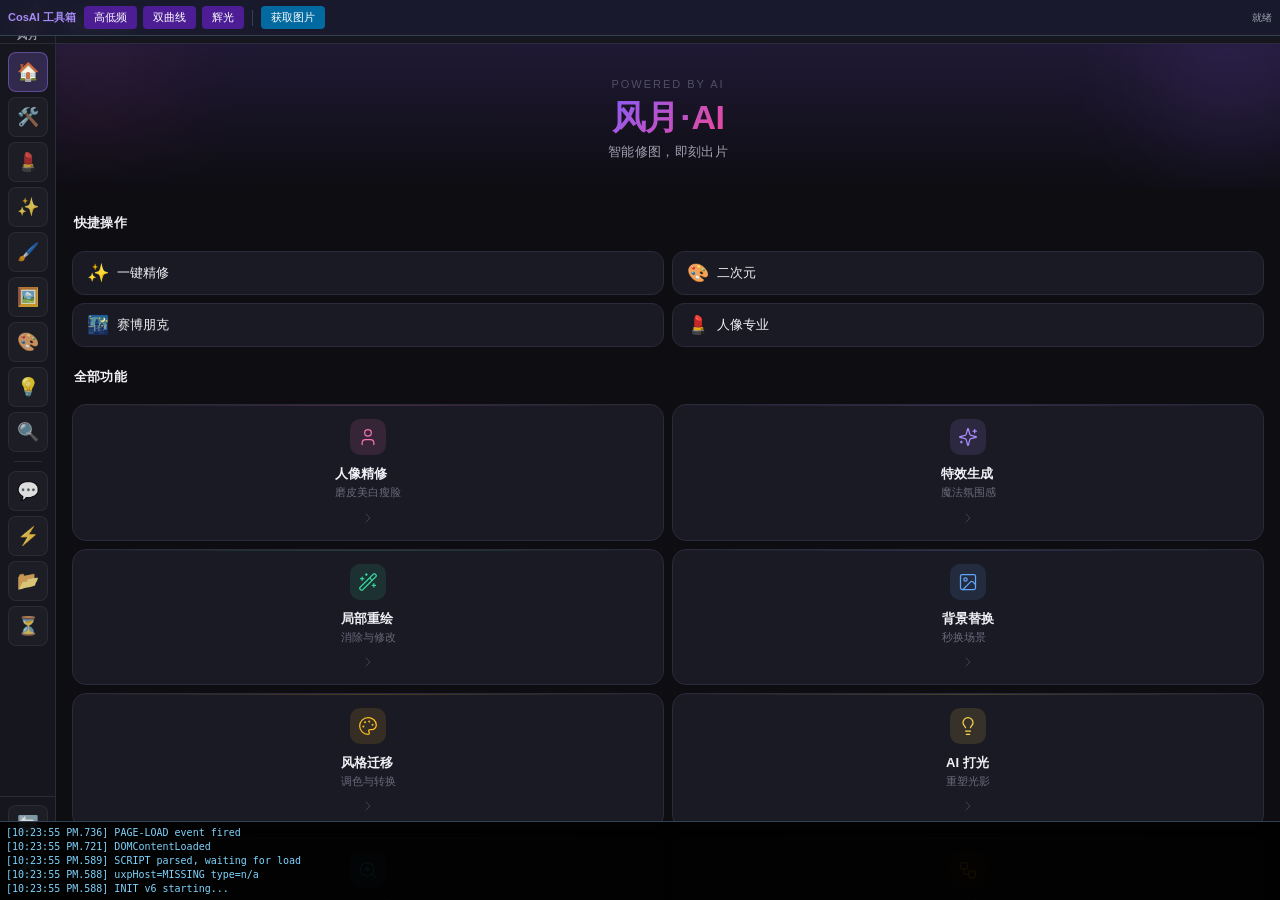
==== app.html @ 9ac824fa "v1.1.0 - 新增工具箱：高低频分离 / 双曲线修图 / 辉光效果 新增功能: 1. 高低频分离 (frequencySeparation)    - 复制当前图层两份    - 低频层：高斯模糊" ====
<!DOCTYPE html>
<html lang="zh-CN">
<head>
  <meta charset="UTF-8" />
  <meta name="viewport" content="width=device-width, initial-scale=1.0" />
  <title>CosAI-v6</title>
  <link rel="stylesheet" href="app.css" />
  <style>
    html, body { margin:0; padding:0; width:100%; height:100%; overflow:hidden; background:#1a1a2e; }
    #root { width:100%; height:100%; }
    #cosai-dbg {
      position: fixed; left:0; right:0; bottom:0; z-index: 999999;
      background: rgba(0,0,0,.92); color: #7dd3fc;
      font: 10px/1.4 ui-monospace, Menlo, monospace;
      padding: 4px 6px; max-height: 110px; overflow: auto;
      white-space: pre-wrap; word-break: break-all;
      border-top: 1px solid #334155;
      pointer-events: none;
    }
    #cosai-toolbox {
      position: fixed; top: 0; left: 0; right: 0; z-index: 999998;
      background: linear-gradient(180deg, rgba(26,26,46,.98), rgba(26,26,46,.9));
      border-bottom: 1px solid #334155;
      padding: 6px 8px;
      display: flex; flex-wrap: wrap; gap: 6px; align-items: center;
      font: 11px/1.3 -apple-system, BlinkMacSystemFont, 'Segoe UI', sans-serif;
      backdrop-filter: blur(8px);
    }
    #cosai-toolbox .tb-title {
      color: #a78bfa; font-weight: 600; font-size: 11px;
      margin-right: 2px;
    }
    #cosai-toolbox .tb-btn {
      background: #4c1d95; color: #fff; border: none;
      padding: 4px 10px; border-radius: 4px;
      font-size: 11px; cursor: pointer;
      transition: background .15s;
    }
    #cosai-toolbox .tb-btn:hover { background: #6d28d9; }
    #cosai-toolbox .tb-btn:active { background: #7c3aed; }
    #cosai-toolbox .tb-btn:disabled {
      background: #374151; color: #6b7280; cursor: not-allowed;
    }
    #cosai-toolbox .tb-status {
      margin-left: auto; color: #9ca3af; font-size: 10px;
      max-width: 120px; overflow: hidden; text-overflow: ellipsis; white-space: nowrap;
    }
    #cosai-toolbox .tb-sep {
      width: 1px; height: 16px; background: #334155; margin: 0 2px;
    }
    #root { padding-top: 38px; }
  </style>
  <script>
    // ===== 调试系统（确保 document 未就绪时也能工作）=====
    var __dbgLines = [];
    var __dbgEl = null;
    function __flushDbg() {
      if (!__dbgEl) {
        var host = document.body || document.documentElement;
        if (!host) return;
        __dbgEl = document.createElement('div');
        __dbgEl.id = 'cosai-dbg';
        host.appendChild(__dbgEl);
      }
      __dbgEl.textContent = __dbgLines.slice(0, 40).join('\n');
    }
    window.__dbg = function (msg) {
      try {
        var t = new Date().toLocaleTimeString() + '.' + String(new Date().getMilliseconds()).padStart(3, '0');
        __dbgLines.unshift('[' + t + '] ' + msg);
        if (__dbgLines.length > 50) __dbgLines.length = 50;
        __flushDbg();
      } catch (e) {}
      // title 同步（panel 端可通过 page-title-updated 观察）
      try { document.title = 'CosAI|' + String(msg).slice(0, 40); } catch (e) {}
    };
    // 如果 DOM 已就绪，立即创建调试条
    if (document.body || document.documentElement) __flushDbg();

    window.__dbg('INIT v6 starting...');

    // ===== PS API 消息桥（webview 端）=====
    (function () {
      var reqId = 0;
      var pending = {};

      var hasUxpHost = typeof window !== 'undefined' &&
        window.uxpHost && typeof window.uxpHost.postMessage === 'function';

      window.__dbg('uxpHost=' + (hasUxpHost ? 'OK' : 'MISSING') +
        ' type=' + (window.uxpHost ? typeof window.uxpHost.postMessage : 'n/a'));

      function extractMessage(e) {
        var raw = undefined;
        var src = '';
        // 优先尝试 e.message（UXP webview 的消息在这里）
        if (e.message !== undefined && e.message !== null && e.message !== '') {
          raw = e.message; src = 'e.message';
        } else if (e.data !== undefined && e.data !== null && e.data !== '') {
          raw = e.data; src = 'e.data';
        } else if (e.detail !== undefined && e.detail !== null) {
          if (typeof e.detail === 'string') { raw = e.detail; src = 'e.detail(str)'; }
          else if (e.detail.data !== undefined) { raw = e.detail.data; src = 'e.detail.data'; }
          else if (e.detail.message !== undefined) { raw = e.detail.message; src = 'e.detail.message'; }
          else { raw = e.detail; src = 'e.detail(obj)'; }
        }
        return { raw: raw, source: src };
      }

      window.addEventListener('message', function (e) {
        var info = extractMessage(e);
        var raw = info.raw;

        if (!raw || raw === '') {
          // 可能是 ping 测试，打日志看看
          var keys = [];
          for (var k in e) { if (e.hasOwnProperty(k) && e[k] !== undefined) keys.push(k); }
          window.__dbg('MSG-EMPTY from=' + info.source + ' keys=' + keys.join(','));
          return;
        }

        window.__dbg('MSG-RCV src=' + info.source +
          ' type=' + typeof raw +
          ' len=' + (typeof raw === 'string' ? raw.length : 'n/a') +
          ' preview=' + String(raw).slice(0, 50));

        var data;
        try {
          data = (typeof raw === 'string') ? JSON.parse(raw) : raw;
        } catch (err) {
          window.__dbg('MSG-PARSE-ERR: ' + err.message);
          return;
        }

        if (!data) return;

        // 处理 panel 发来的 ping 测试
        if (data.type === 'ping') {
          window.__dbg('PING-RCVD from panel: ' + (data.message || ''));
          // 回复 pong（uxpHost 自动序列化，传对象）
          try {
            window.uxpHost.postMessage({
              id: 'pong-' + Date.now(),
              method: '__pong',
              args: [{ message: 'hello from webview', uxpHost: !!window.uxpHost }]
            });
            window.__dbg('PONG-SENT (object)');
          } catch (err) {
            window.__dbg('PONG-SEND-ERR: ' + err.message);
          }
          return;
        }

        // 正常响应处理
        if (typeof data.id !== 'undefined') {
          var p = pending[data.id];
          if (p) {
            if (data.error) {
              window.__dbg('RESP-ERR id=' + data.id + ': ' + String(data.error.message || '').slice(0, 50));
              p.reject(new Error(data.error.message || '操作失败'));
            } else {
              var rlen = data.result && typeof data.result === 'object'
                ? JSON.stringify(data.result).length
                : String(data.result || '').length;
              window.__dbg('RESP-OK id=' + data.id + ' len=' + rlen);
              p.resolve(data.result);
            }
            delete pending[data.id];
          } else {
            window.__dbg('RESP-UNKNOWN id=' + data.id);
          }
        }
      });

      function callHost(method, data) {
        return new Promise(function (resolve, reject) {
          if (!hasUxpHost) {
            reject(new Error('[Bridge] 不在 WebView 环境 (uxpHost missing)'));
            return;
          }
          var id = ++reqId;
          pending[id] = { resolve: resolve, reject: reject };
          setTimeout(function () {
            if (pending[id]) {
              delete pending[id];
              window.__dbg('TIMEOUT ' + method + ' id=' + id);
              reject(new Error('PS API 请求超时: ' + method));
            }
          }, 20000);

          var payload = { id: id, method: method, args: [data || {}] };
          try {
            // uxpHost.postMessage 内部会自动序列化，直接传对象即可
            window.uxpHost.postMessage(payload);
            window.__dbg('SEND ' + method + ' id=' + id + ' (object)');
          } catch (err) {
            window.__dbg('SEND-ERR(obj) ' + method + ': ' + err.message);
            // 回退：尝试字符串形式
            try {
              window.uxpHost.postMessage(JSON.stringify(payload));
              window.__dbg('SEND-OK(str-fallback) ' + method + ' id=' + id);
            } catch (err2) {
              delete pending[id];
              window.__dbg('SEND-ERR(str) ' + method + ': ' + err2.message);
              reject(err2);
            }
          }
        });
      }

      window.__cosai_ps_api = {
        getActiveDocument: function () { return callHost('getDocumentInfo'); },
        getDocuments: function () { return callHost('getDocuments'); },
        getDocumentPixelsAsBase64: function () {
          return callHost('exportAsBase64', { format: 'png' }).then(function (r) {
            var len = r && r.base64 ? r.base64.length : 0;
            window.__dbg('exportAsBase64 ok, b64len=' + len);
            if (r && r.base64) return { base64: r.base64 };
            if (typeof r === 'string') return { base64: r };
            return r || { base64: '' };
          });
        },
        getLayers: function () { return callHost('getAllLayers'); },
        getActiveLayer: function () { return callHost('getActiveLayer'); },
        selectLayer: function (nameOrId) {
          if (typeof nameOrId === 'number') return callHost('selectLayer', { layerId: nameOrId });
          return callHost('getAllLayers').then(function (layers) {
            var found = findLayerByName(layers, nameOrId);
            if (found) return callHost('selectLayer', { layerId: found.id });
            return { success: false };
          });
        },
        pastePixels: function (base64) {
          return callHost('placeLayerFromBase64', { base64: base64, name: 'AI 生成' });
        },
        getSelectionBounds: function () { return callHost('getSelectionBounds'); },
        showAlert: function (m) { window.__dbg('alert: ' + m); return Promise.resolve({ success: true }); },
        undo: function () { return callHost('undo', { steps: 1 }); },
        redo: function () { return callHost('redo', { steps: 1 }); },
        getHistoryStates: function () { return callHost('getHistoryStates'); },
      };

      function findLayerByName(layers, name) {
        if (!layers || !layers.length) return null;
        for (var i = 0; i < layers.length; i++) {
          if (layers[i].name === name) return layers[i];
          if (layers[i].children) { var f = findLayerByName(layers[i].children, name); if (f) return f; }
        }
        return null;
      }
    })();

    // ===== 自动测试 =====
    window.addEventListener('load', function () {
      window.__dbg('PAGE-LOAD event fired');
      setTimeout(function () {
        window.__dbg('AUTO-TEST starting...');
        if (window.__cosai_ps_api && window.__cosai_ps_api.getDocumentPixelsAsBase64) {
          window.__cosai_ps_api.getDocumentPixelsAsBase64()
            .then(function (r) {
              var len = r && r.base64 ? r.base64.length : 0;
              window.__dbg('AUTO-TEST SUCCESS! base64=' + len);
            })
            .catch(function (err) {
              window.__dbg('AUTO-TEST FAIL: ' + (err && err.message));
            });
        } else {
          window.__dbg('AUTO-TEST SKIP: no API');
        }
      }, 2000);
    });

    // DOMContentLoaded 也打个标记
    document.addEventListener('DOMContentLoaded', function () {
      window.__dbg('DOMContentLoaded');
      __flushDbg();
    });

    window.__dbg('SCRIPT parsed, waiting for load');

    window.__cosaiFatal = function (title, detail) {
      var el = document.getElementById('root') || document.body;
      if (el) el.innerHTML = '<div style="padding:16px;color:#f87171;background:#1a1a2e;font-family:sans-serif;font-size:12px;height:100%;overflow:auto;box-sizing:border-box;">'
        + '<div style="margin-bottom:8px;font-weight:bold;">' + title + '</div>'
        + '<pre style="white-space:pre-wrap;word-break:break-all;margin:0;line-height:1.6;">' + String(detail || '').replace(/</g, '&lt;') + '</pre></div>';
    };
    window.addEventListener('error', function (e) {
      var msg = (e.error && (e.error.stack || e.error.message)) || e.message || 'unknown';
      window.__dbg('FATAL: ' + String(msg).slice(0, 80));
      return true;
    });
    window.addEventListener('unhandledrejection', function (e) {
      var r = e.reason;
      var m = (r && (r.stack || r.message)) || String(r);
      window.__dbg('UNHANDLED-REJ: ' + String(m).slice(0, 80));
    });
  </script>
</head>
<body>
  <div id="root">
    <div style="display:flex;align-items:center;justify-content:center;width:100%;height:100%;color:#a78bfa;font-family:sans-serif;font-size:14px;">CosAI 加载中...</div>
  </div>

  <!-- 浮动工具箱（顶部） -->
  <div id="cosai-toolbox" style="display:none;">
    <span class="tb-title">CosAI 工具箱</span>
    <button class="tb-btn" id="tb-freq">高低频</button>
    <button class="tb-btn" id="tb-curves">双曲线</button>
    <button class="tb-btn" id="tb-glow">辉光</button>
    <div class="tb-sep"></div>
    <button class="tb-btn" id="tb-getimg" style="background:#0369a1;">获取图片</button>
    <span class="tb-status" id="tb-status">就绪</span>
  </div>

  <script>
    // ===== 工具箱：按钮绑定 =====
    (function() {
      function setStatus(msg) {
        var el = document.getElementById('tb-status');
        if (el) el.textContent = msg;
        window.__dbg('[TB] ' + msg);
      }

      function setBtnLoading(btnId, loading) {
        var btn = document.getElementById(btnId);
        if (btn) {
          btn.disabled = loading;
          btn.style.opacity = loading ? '0.6' : '1';
        }
      }

      function bindToolbox() {
        var tb = document.getElementById('cosai-toolbox');
        if (!tb) return;
        tb.style.display = 'flex';

        // 高低频分离
        var btnFreq = document.getElementById('tb-freq');
        if (btnFreq && !btnFreq.__bound) {
          btnFreq.__bound = true;
          btnFreq.addEventListener('click', function() {
            setStatus('高低频处理中...');
            setBtnLoading('tb-freq', true);
            callHost('frequencySeparation', { radius: 8 })
              .then(function(r) {
                setStatus('高低频完成 ✓');
                setTimeout(function(){ setStatus('就绪'); }, 2000);
              })
              .catch(function(err) {
                setStatus('高低频失败: ' + err.message);
              })
              .finally(function() {
                setBtnLoading('tb-freq', false);
              });
          });
        }

        // 双曲线修图
        var btnCurves = document.getElementById('tb-curves');
        if (btnCurves && !btnCurves.__bound) {
          btnCurves.__bound = true;
          btnCurves.addEventListener('click', function() {
            setStatus('双曲线创建中...');
            setBtnLoading('tb-curves', true);
            callHost('dodgeBurnCurves', { dodgeAmount: 25, burnAmount: 25 })
              .then(function(r) {
                setStatus('双曲线完成 ✓');
                setTimeout(function(){ setStatus('就绪'); }, 2000);
              })
              .catch(function(err) {
                setStatus('双曲线失败: ' + err.message);
              })
              .finally(function() {
                setBtnLoading('tb-curves', false);
              });
          });
        }

        // 辉光效果
        var btnGlow = document.getElementById('tb-glow');
        if (btnGlow && !btnGlow.__bound) {
          btnGlow.__bound = true;
          btnGlow.addEventListener('click', function() {
            setStatus('辉光处理中...');
            setBtnLoading('tb-glow', true);
            callHost('glowEffect', { radius: 20, opacity: 50, blendMode: 'screen' })
              .then(function(r) {
                setStatus('辉光完成 ✓');
                setTimeout(function(){ setStatus('就绪'); }, 2000);
              })
              .catch(function(err) {
                setStatus('辉光失败: ' + err.message);
              })
              .finally(function() {
                setBtnLoading('tb-glow', false);
              });
          });
        }

        // 获取图片
        var btnImg = document.getElementById('tb-getimg');
        if (btnImg && !btnImg.__bound) {
          btnImg.__bound = true;
          btnImg.addEventListener('click', function() {
            setStatus('获取图片中...');
            setBtnLoading('tb-getimg', true);
            callHost('exportAsBase64', { format: 'png', source: 'merged' })
              .then(function(r) {
                setStatus('图片已获取 (' + (r.base64?.length || 0) + ' 字节)');
                // 把 base64 发给 panel 显示或者做其他处理
                setTimeout(function(){ setStatus('就绪'); }, 2000);
              })
              .catch(function(err) {
                setStatus('获取失败: ' + err.message);
              })
              .finally(function() {
                setBtnLoading('tb-getimg', false);
              });
          });
        }
      }

      // 页面加载后绑定，并持续重试（等 React 渲染完成后 DOM 稳定）
      function tryBind() {
        bindToolbox();
      }
      if (document.readyState === 'loading') {
        document.addEventListener('DOMContentLoaded', tryBind);
      } else {
        tryBind();
      }
      // 额外再尝试几次，确保 DOM 完全就绪
      setTimeout(tryBind, 500);
      setTimeout(tryBind, 1500);
      setTimeout(tryBind, 3000);
    })();
  </script>

  <script src="app.js"></script>
</body>
</html>
---- app.css ----
.cosai-sidebar{width:var(--sidebar-width);height:100%;background:var(--color-bg-secondary);border-right:1px solid var(--color-border);display:flex;flex-direction:column;flex-shrink:0}.cosai-sidebar__logo{height:44px;display:flex;align-items:center;justify-content:center;border-bottom:1px solid var(--color-border)}.cosai-sidebar__logo-icon{width:28px;height:28px;background:var(--color-primary-gradient);border-radius:var(--radius-md);display:flex;align-items:center;justify-content:center;color:#fff;box-shadow:0 2px 8px #8b5cf666}.cosai-sidebar__nav{flex:1;display:flex;flex-direction:column;gap:2px;padding:8px 4px;overflow-y:auto}.cosai-sidebar__item{width:40px;height:40px;display:flex;align-items:center;justify-content:center;border-radius:var(--radius-md);color:var(--color-text-tertiary);transition:all var(--transition-fast);cursor:pointer;background:transparent;border:none;padding:0}.cosai-sidebar__item:hover{color:var(--color-text-primary);background:var(--color-bg-card)}.cosai-sidebar__item--active{color:var(--color-primary-light);background:#8b5cf626}.cosai-sidebar__item--active:hover{background:#8b5cf640}.cosai-sidebar__bottom{padding:8px 4px;border-top:1px solid var(--color-border);display:flex;flex-direction:column;gap:2px}.cosai-topbar{height:44px;display:flex;align-items:center;justify-content:space-between;padding:0 var(--space-md);border-bottom:1px solid var(--color-border);background:var(--color-bg-secondary);flex-shrink:0}.cosai-topbar__title{font-size:var(--font-size-lg);font-weight:600;color:var(--color-text-primary)}.cosai-topbar__right{display:flex;align-items:center;gap:8px}.cosai-topbar__status{display:flex;align-items:center;gap:6px;font-size:var(--font-size-xs);color:var(--color-primary-light)}.cosai-topbar__status-dot{width:6px;height:6px;border-radius:50%;background:var(--color-primary)}.cosai-topbar__status-dot--success{background:var(--color-success)}.cosai-topbar__status-text{max-width:100px;overflow:hidden;text-overflow:ellipsis;white-space:nowrap}.cosai-home-v2{height:100%;display:flex;flex-direction:column;overflow:hidden;background:var(--color-bg)}.cosai-home__hero{position:relative;padding:var(--space-lg) var(--space-lg) var(--space-md);background:linear-gradient(180deg,rgba(139,92,246,.15) 0%,transparent 100%);overflow:hidden;flex-shrink:0}.cosai-home__hero-glow{position:absolute;top:-40px;right:-20px;width:160px;height:160px;background:radial-gradient(circle,rgba(236,72,153,.25) 0%,transparent 70%);pointer-events:none}.cosai-home__hero-content{display:flex;align-items:center;gap:var(--space-md);position:relative;z-index:1}.cosai-home__hero-icon{width:52px;height:52px;background:var(--color-primary-gradient);border-radius:var(--radius-xl);display:flex;align-items:center;justify-content:center;color:#fff;box-shadow:0 8px 24px #8b5cf666}.cosai-home__hero-text{display:flex;flex-direction:column;gap:2px}.cosai-home__hero-title{font-size:24px;font-weight:800;background:var(--color-primary-gradient);-webkit-background-clip:text;-webkit-text-fill-color:transparent;background-clip:text;letter-spacing:.5px;margin:0}.cosai-home__hero-subtitle{font-size:var(--font-size-sm);color:var(--color-text-secondary);font-weight:500}.cosai-home__hero-close{position:absolute;top:var(--space-md);right:var(--space-md);width:28px;height:28px;display:flex;align-items:center;justify-content:center;background:none;border:none;color:var(--color-text-tertiary);font-size:18px;cursor:pointer;border-radius:var(--radius-md);transition:all var(--transition-fast)}.cosai-home__hero-close:hover{background:var(--color-bg-card);color:var(--color-text-primary)}.cosai-home__scroll{flex:1;overflow-y:auto;padding:0 var(--space-md) var(--space-md);display:flex;flex-direction:column;gap:var(--space-lg)}.cosai-home__section{display:flex;flex-direction:column;gap:var(--space-sm)}.cosai-home__section-title{display:flex;align-items:center;gap:6px;font-size:var(--font-size-sm);font-weight:700;color:var(--color-text-primary);margin:0;padding:0 2px}.cosai-home__quick-grid{display:flex;flex-direction:column;gap:6px}.cosai-home__quick-card{display:flex;align-items:center;gap:var(--space-sm);padding:var(--space-sm) var(--space-md);background:var(--color-bg-card);border:1px solid var(--color-border-light);border-radius:var(--radius-lg);cursor:pointer;transition:all var(--transition-fast);text-align:left}.cosai-home__quick-card:hover{border-color:var(--color-border-primary);background:var(--color-bg-card-hover);transform:translateY(-1px)}.cosai-home__quick-icon{width:36px;height:36px;display:flex;align-items:center;justify-content:center;font-size:20px;background:var(--color-bg-secondary);border-radius:var(--radius-md);flex-shrink:0}.cosai-home__quick-info{flex:1;display:flex;flex-direction:column;gap:2px;min-width:0}.cosai-home__quick-name{font-size:var(--font-size-sm);font-weight:600;color:var(--color-text-primary)}.cosai-home__quick-desc{font-size:var(--font-size-xs);color:var(--color-text-tertiary)}.cosai-home__quick-arrow{color:var(--color-text-tertiary);flex-shrink:0;transition:transform var(--transition-fast)}.cosai-home__quick-card:hover .cosai-home__quick-arrow{color:var(--color-primary-light);transform:translate(2px)}.cosai-home__feature-grid{display:grid;grid-template-columns:repeat(2,1fr);gap:8px}.cosai-home__feature-card{display:flex;flex-direction:column;align-items:flex-start;gap:var(--space-sm);padding:var(--space-md);background:var(--color-bg-card);border:1px solid var(--color-border-light);border-radius:var(--radius-lg);cursor:pointer;transition:all var(--transition-fast);text-align:left;position:relative;overflow:hidden}.cosai-home__feature-card:before{content:"";position:absolute;top:0;left:0;right:0;height:2px;background:var(--feature-color, var(--color-primary));opacity:0;transition:opacity var(--transition-fast)}.cosai-home__feature-card:hover{border-color:var(--feature-color, var(--color-primary));background:var(--color-bg-card-hover);transform:translateY(-2px);box-shadow:0 4px 12px #0003}.cosai-home__feature-card:hover:before{opacity:1}.cosai-home__feature-icon{width:40px;height:40px;display:flex;align-items:center;justify-content:center;color:#fff;border-radius:var(--radius-md);box-shadow:0 4px 10px #0003}.cosai-home__feature-info{display:flex;flex-direction:column;gap:2px;width:100%}.cosai-home__feature-name{font-size:var(--font-size-sm);font-weight:600;color:var(--color-text-primary)}.cosai-home__feature-desc{font-size:10px;color:var(--color-text-tertiary);line-height:1.3}.cosai-home__feature-arrow{position:absolute;top:var(--space-md);right:var(--space-md);color:var(--color-text-tertiary);opacity:0;transition:all var(--transition-fast)}.cosai-home__feature-card:hover .cosai-home__feature-arrow{opacity:1;color:var(--feature-color);transform:translate(2px)}.cosai-home__assistant-card{display:flex;align-items:center;gap:var(--space-md);padding:var(--space-md);background:linear-gradient(135deg,#ec489926,#8b5cf626);border:1px solid rgba(236,72,153,.25);border-radius:var(--radius-lg);cursor:pointer;transition:all var(--transition-fast);text-align:left;width:100%}.cosai-home__assistant-card:hover{border-color:var(--theme-assistant);background:linear-gradient(135deg,#ec489933,#8b5cf633);transform:translateY(-1px)}.cosai-home__assistant-icon{width:40px;height:40px;display:flex;align-items:center;justify-content:center;background:linear-gradient(135deg,#ec4899,#8b5cf6);border-radius:var(--radius-md);color:#fff;flex-shrink:0;box-shadow:0 4px 12px #ec48994d}.cosai-home__assistant-info{flex:1;display:flex;flex-direction:column;gap:2px;min-width:0}.cosai-home__assistant-name{font-size:var(--font-size-sm);font-weight:600;color:var(--color-text-primary)}.cosai-home__assistant-desc{font-size:var(--font-size-xs);color:var(--color-text-secondary)}.cosai-home__settings-entry{display:flex;align-items:center;gap:8px;padding:var(--space-sm) var(--space-md);background:transparent;border:1px solid var(--color-border-light);border-radius:var(--radius-md);color:var(--color-text-secondary);font-size:var(--font-size-sm);cursor:pointer;transition:all var(--transition-fast)}.cosai-home__settings-entry:hover{border-color:var(--color-border);color:var(--color-text-primary);background:var(--color-bg-card)}.cosai-home__footer{display:flex;flex-direction:column;align-items:center;gap:2px;padding:var(--space-sm) 0;font-size:10px;color:var(--color-text-tertiary)}.cosai-btn{display:inline-flex;align-items:center;justify-content:center;gap:6px;border:none;border-radius:var(--radius-md);font-weight:500;cursor:pointer;transition:all var(--transition-fast);white-space:nowrap;position:relative;overflow:hidden}.cosai-btn:active:not(:disabled){transform:scale(.97)}.cosai-btn:disabled{opacity:.5;cursor:not-allowed}.cosai-btn--full{width:100%}.cosai-btn--sm{height:28px;padding:0 10px;font-size:var(--font-size-xs)}.cosai-btn--md{height:36px;padding:0 16px;font-size:var(--font-size-sm)}.cosai-btn--lg{height:44px;padding:0 20px;font-size:var(--font-size-md)}.cosai-btn--primary{background:var(--color-primary-gradient);color:#fff;box-shadow:0 2px 8px #8b5cf64d}.cosai-btn--primary:hover:not(:disabled){box-shadow:0 4px 12px #8b5cf680;filter:brightness(1.1)}.cosai-btn--secondary{background:var(--color-bg-card);color:var(--color-text-primary);border:1px solid var(--color-border)}.cosai-btn--secondary:hover:not(:disabled){background:var(--color-bg-card-hover);border-color:var(--color-border-primary)}.cosai-btn--ghost{background:transparent;color:var(--color-text-secondary)}.cosai-btn--ghost:hover:not(:disabled){background:var(--color-bg-card);color:var(--color-text-primary)}.cosai-btn--danger{background:var(--color-error-bg);color:var(--color-error);border:1px solid var(--color-error)}.cosai-btn--danger:hover:not(:disabled){background:var(--color-error);color:#fff}.cosai-btn__icon{display:flex;align-items:center;font-size:1em}.cosai-btn__spinner{width:14px;height:14px;border:2px solid rgba(255,255,255,.3);border-top-color:#fff;border-radius:50%;animation:spin .8s linear infinite}.cosai-btn--secondary .cosai-btn__spinner,.cosai-btn--ghost .cosai-btn__spinner{border-color:#8b5cf64d;border-top-color:var(--color-primary)}.cosai-slider{width:100%}.cosai-slider--disabled{opacity:.5}.cosai-slider__header{display:flex;justify-content:space-between;align-items:center;margin-bottom:6px}.cosai-slider__label{font-size:var(--font-size-sm);color:var(--color-text-secondary)}.cosai-slider__value{font-size:var(--font-size-sm);color:var(--color-primary-light);font-weight:500;min-width:36px;text-align:right}.cosai-slider__track{position:relative;height:4px;background:var(--color-bg-card);border-radius:var(--radius-full)}.cosai-slider__fill{position:absolute;left:0;top:0;height:100%;background:var(--color-primary-gradient);border-radius:var(--radius-full);pointer-events:none}.cosai-slider__thumb{position:absolute;top:50%;transform:translateY(-50%);width:12px;height:12px;background:#fff;border-radius:50%;box-shadow:0 1px 4px #0000004d;pointer-events:none;transition:transform var(--transition-fast)}.cosai-slider:hover .cosai-slider__thumb{transform:translateY(-50%) scale(1.2)}.cosai-slider__input{position:absolute;top:0;left:0;width:100%;height:100%;opacity:0;cursor:pointer;margin:0}.cosai-slider__input:disabled{cursor:not-allowed}.cosai-select{position:relative;background:var(--color-bg-card);border:1px solid var(--color-border);border-radius:var(--radius-md);transition:all var(--transition-fast);overflow:hidden}.cosai-select:hover:not(.cosai-select--disabled){border-color:var(--color-border-primary)}.cosai-select:focus-within{border-color:var(--color-primary);box-shadow:0 0 0 2px #8b5cf633}.cosai-select--sm{height:28px}.cosai-select--md{height:36px}.cosai-select--full{width:100%}.cosai-select--disabled{opacity:.5}.cosai-select__field{width:100%;height:100%;background:transparent;border:none;outline:none;color:var(--color-text-primary);font-size:var(--font-size-sm);padding:0 28px 0 10px;cursor:pointer;-moz-appearance:none;appearance:none;-webkit-appearance:none}.cosai-select__field:disabled{cursor:not-allowed}.cosai-select__field option{background:var(--color-bg-secondary);color:var(--color-text-primary)}.cosai-select__arrow{position:absolute;right:8px;top:50%;transform:translateY(-50%);color:var(--color-text-tertiary);font-size:10px;pointer-events:none}.cosai-card{background:var(--color-bg-card);border:1px solid var(--color-border);border-radius:var(--radius-lg);padding:var(--space-md);transition:all var(--transition-fast)}.cosai-card--hover:hover{background:var(--color-bg-card-hover);transform:translateY(-1px)}.cosai-card--clickable{cursor:pointer}.cosai-card--clickable:active{transform:scale(.98)}.cosai-card--active{border-color:var(--color-primary);background:#8b5cf61a;box-shadow:0 0 0 1px var(--color-primary)}.cosai-progress{width:100%}.cosai-progress__track{position:relative;height:6px;background:var(--color-bg-card);border-radius:var(--radius-full);overflow:hidden}.cosai-progress--md .cosai-progress__track{height:8px}.cosai-progress__fill{height:100%;background:var(--color-primary-gradient);border-radius:var(--radius-full);transition:width var(--transition-normal)}.cosai-progress--indeterminate .cosai-progress__fill{position:absolute;animation:indeterminate 1.5s ease-in-out infinite}@keyframes indeterminate{0%{left:-30%}to{left:100%}}.cosai-progress__text{margin-top:4px;font-size:var(--font-size-xs);color:var(--color-text-secondary);text-align:center}.cosai-effects{height:100%;overflow-y:auto;padding:var(--space-md);display:flex;flex-direction:column;gap:var(--space-md)}.cosai-effects__section{display:flex;flex-direction:column;gap:var(--space-sm)}.cosai-effects__section-title{display:flex;align-items:center;gap:6px;font-size:var(--font-size-sm);font-weight:600;color:var(--color-text-primary)}.cosai-effects__capture{padding:var(--space-md)}.cosai-effects__capture-header{display:flex;align-items:center;gap:6px;font-size:var(--font-size-sm);font-weight:500;color:var(--color-text-secondary);margin-bottom:var(--space-sm)}.cosai-effects__badge{margin-left:auto;font-size:10px;padding:2px 8px;border-radius:var(--radius-full);background:var(--color-bg-card-hover);color:var(--color-text-tertiary)}.cosai-effects__badge--success{background:var(--color-success-bg);color:var(--color-success)}.cosai-effects__capture-preview{aspect-ratio:16 / 10;background:var(--color-bg-tertiary);border-radius:var(--radius-md);overflow:hidden;margin-bottom:var(--space-sm);display:flex;align-items:center;justify-content:center}.cosai-effects__capture-preview img{width:100%;height:100%;object-fit:cover}.cosai-effects__capture-placeholder{display:flex;flex-direction:column;align-items:center;gap:8px;color:var(--color-text-tertiary);font-size:var(--font-size-xs)}.cosai-effects__presets{display:flex;flex-wrap:wrap;gap:6px}.cosai-effects__preset{padding:6px 12px;font-size:var(--font-size-xs);background:var(--color-bg-card);border:1px solid var(--color-border);border-radius:var(--radius-full);color:var(--color-text-secondary);cursor:pointer;transition:all var(--transition-fast);white-space:nowrap}.cosai-effects__preset:hover{border-color:var(--color-border-primary);color:var(--color-text-primary)}.cosai-effects__preset--active{background:var(--color-primary-gradient);border-color:transparent;color:#fff}.cosai-effects__textarea{width:100%;min-height:72px;padding:10px;background:var(--color-bg-card);border:1px solid var(--color-border);border-radius:var(--radius-md);color:var(--color-text-primary);font-size:var(--font-size-sm);font-family:inherit;resize:vertical;outline:none;transition:all var(--transition-fast)}.cosai-effects__textarea:focus{border-color:var(--color-primary);box-shadow:0 0 0 2px #8b5cf633}.cosai-effects__textarea::placeholder{color:var(--color-text-tertiary)}.cosai-effects__params{display:flex;flex-direction:column;gap:var(--space-md)}.cosai-effects__param-row{display:flex;align-items:center;justify-content:space-between;gap:var(--space-md)}.cosai-effects__param-label{font-size:var(--font-size-sm);color:var(--color-text-secondary)}.cosai-effects__param-row .cosai-select{width:160px}.cosai-effects__progress{padding:var(--space-sm) 0}.cosai-effects__actions{margin-top:auto;padding-top:var(--space-sm);position:sticky;bottom:0;background:linear-gradient(to top,var(--color-bg) 60%,transparent);padding-bottom:var(--space-xs)}.cosai-toggle{display:inline-flex;align-items:center;gap:8px;cursor:pointer}.cosai-toggle--disabled{opacity:.5;cursor:not-allowed}.cosai-toggle__track{position:relative;width:36px;height:20px;background:var(--color-bg-card);border:1px solid var(--color-border);border-radius:var(--radius-full);transition:all var(--transition-fast);flex-shrink:0}.cosai-toggle--sm .cosai-toggle__track{width:28px;height:16px}.cosai-toggle__track--active{background:var(--color-primary-gradient);border-color:transparent}.cosai-toggle__thumb{position:absolute;top:1px;left:1px;width:16px;height:16px;background:#fff;border-radius:50%;transition:all var(--transition-fast);box-shadow:0 1px 3px #0003}.cosai-toggle--sm .cosai-toggle__thumb{width:12px;height:12px}.cosai-toggle__track--active .cosai-toggle__thumb{left:calc(100% - 17px)}.cosai-toggle--sm .cosai-toggle__track--active .cosai-toggle__thumb{left:calc(100% - 13px)}.cosai-toggle__label{font-size:var(--font-size-sm);color:var(--color-text-secondary)}.cosai-toggle__input{position:absolute;opacity:0;width:0;height:0;pointer-events:none}.cosai-portrait{height:100%;overflow-y:auto;padding:var(--space-md);display:flex;flex-direction:column;gap:var(--space-md)}.cosai-portrait__capture{padding:var(--space-md)}.cosai-portrait__capture-header{display:flex;align-items:center;gap:6px;font-size:var(--font-size-sm);font-weight:500;color:var(--color-text-secondary);margin-bottom:var(--space-sm)}.cosai-portrait__capture-preview{aspect-ratio:4 / 3;background:var(--color-bg-tertiary);border-radius:var(--radius-md);overflow:hidden;margin-bottom:var(--space-sm);display:flex;align-items:center;justify-content:center}.cosai-portrait__capture-preview img{width:100%;height:100%;object-fit:cover}.cosai-portrait__placeholder{color:var(--color-text-tertiary);font-size:var(--font-size-sm)}.cosai-portrait__section-title{font-size:var(--font-size-sm);font-weight:600;color:var(--color-text-primary);margin-bottom:var(--space-sm)}.cosai-portrait__params{display:flex;flex-direction:column;gap:var(--space-md);padding:var(--space-md);background:var(--color-bg-card);border-radius:var(--radius-lg);border:1px solid var(--color-border-light)}.cosai-portrait__toggle-row{display:flex;justify-content:space-between;align-items:center}.cosai-portrait__presets{padding:var(--space-md);background:var(--color-bg-card);border-radius:var(--radius-lg);border:1px solid var(--color-border-light)}.cosai-portrait__preset-title{display:flex;align-items:center;gap:6px;font-size:var(--font-size-sm);font-weight:600;color:var(--color-text-primary);margin-bottom:var(--space-sm)}.cosai-portrait__preset-grid{display:grid;grid-template-columns:repeat(3,1fr);gap:6px}.cosai-portrait__preset-btn{padding:8px;font-size:var(--font-size-xs);background:var(--color-bg-secondary);border:1px solid var(--color-border);border-radius:var(--radius-md);color:var(--color-text-secondary);cursor:pointer;transition:all var(--transition-fast)}.cosai-portrait__preset-btn:hover{border-color:var(--color-primary);color:var(--color-primary-light)}.cosai-portrait__actions{margin-top:auto;padding-top:var(--space-sm);position:sticky;bottom:0;background:linear-gradient(to top,var(--color-bg) 60%,transparent);padding-bottom:var(--space-xs)}.cosai-inpaint{height:100%;overflow-y:auto;padding:var(--space-md);display:flex;flex-direction:column;gap:var(--space-md)}.cosai-inpaint__tabs{display:flex;background:var(--color-bg-card);border-radius:var(--radius-lg);padding:4px;border:1px solid var(--color-border-light)}.cosai-inpaint__tab{flex:1;display:flex;align-items:center;justify-content:center;gap:6px;padding:10px;font-size:var(--font-size-sm);color:var(--color-text-secondary);background:transparent;border:none;border-radius:var(--radius-md);cursor:pointer;transition:all var(--transition-fast)}.cosai-inpaint__tab--active{background:var(--color-primary-gradient);color:#fff;box-shadow:0 2px 8px #8b5cf64d}.cosai-inpaint__capture{padding:var(--space-md)}.cosai-inpaint__capture-header{display:flex;justify-content:space-between;align-items:center;font-size:var(--font-size-sm);color:var(--color-text-secondary);margin-bottom:var(--space-sm)}.cosai-inpaint__badge{font-size:10px;padding:2px 8px;border-radius:var(--radius-full);background:var(--color-bg-card-hover);color:var(--color-text-tertiary)}.cosai-inpaint__badge--success{background:var(--color-success-bg);color:var(--color-success)}.cosai-inpaint__capture-preview{aspect-ratio:16 / 10;background:var(--color-bg-tertiary);border-radius:var(--radius-md);overflow:hidden;margin-bottom:var(--space-sm);display:flex;align-items:center;justify-content:center}.cosai-inpaint__capture-preview img{width:100%;height:100%;object-fit:cover}.cosai-inpaint__placeholder{display:flex;flex-direction:column;align-items:center;gap:8px;color:var(--color-text-tertiary);font-size:var(--font-size-xs)}.cosai-inpaint__section-title{font-size:var(--font-size-sm);font-weight:600;color:var(--color-text-primary);margin-bottom:var(--space-sm)}.cosai-inpaint__textarea{width:100%;min-height:56px;padding:10px;background:var(--color-bg-card);border:1px solid var(--color-border);border-radius:var(--radius-md);color:var(--color-text-primary);font-size:var(--font-size-sm);font-family:inherit;resize:vertical;outline:none}.cosai-inpaint__textarea:focus{border-color:var(--color-primary);box-shadow:0 0 0 2px #8b5cf633}.cosai-inpaint__quick-options{display:flex;flex-wrap:wrap;gap:6px}.cosai-inpaint__quick-btn{padding:6px 12px;font-size:var(--font-size-xs);background:var(--color-bg-card);border:1px solid var(--color-border);border-radius:var(--radius-full);color:var(--color-text-secondary);cursor:pointer;transition:all var(--transition-fast)}.cosai-inpaint__quick-btn:hover{border-color:var(--color-border-primary);color:var(--color-text-primary)}.cosai-inpaint__actions{margin-top:auto;padding-top:var(--space-sm);position:sticky;bottom:0;background:linear-gradient(to top,var(--color-bg) 60%,transparent);padding-bottom:var(--space-xs)}.cosai-bg{height:100%;overflow-y:auto;padding:var(--space-md);display:flex;flex-direction:column;gap:var(--space-md)}.cosai-bg__tabs{display:flex;background:var(--color-bg-card);border-radius:var(--radius-lg);padding:4px;border:1px solid var(--color-border-light)}.cosai-bg__tab{flex:1;padding:10px 6px;font-size:var(--font-size-xs);color:var(--color-text-secondary);background:transparent;border:none;border-radius:var(--radius-md);cursor:pointer;transition:all var(--transition-fast)}.cosai-bg__tab--active{background:var(--color-primary-gradient);color:#fff;box-shadow:0 2px 8px #8b5cf64d}.cosai-bg__capture{padding:var(--space-md)}.cosai-bg__capture-preview{aspect-ratio:16 / 10;background:var(--color-bg-tertiary);border-radius:var(--radius-md);overflow:hidden;margin-bottom:var(--space-sm);display:flex;align-items:center;justify-content:center}.cosai-bg__capture-preview img{width:100%;height:100%;object-fit:cover}.cosai-bg__placeholder{display:flex;flex-direction:column;align-items:center;gap:8px;color:var(--color-text-tertiary);font-size:var(--font-size-xs)}.cosai-bg__section-title{font-size:var(--font-size-sm);font-weight:600;color:var(--color-text-primary);margin-bottom:var(--space-sm)}.cosai-bg__scene-grid{display:grid;grid-template-columns:repeat(4,1fr);gap:6px}.cosai-bg__scene-item{display:flex;flex-direction:column;align-items:center;gap:4px;padding:6px;background:var(--color-bg-card);border:1px solid var(--color-border-light);border-radius:var(--radius-md);cursor:pointer;transition:all var(--transition-fast)}.cosai-bg__scene-item:hover{border-color:var(--color-border-primary)}.cosai-bg__scene-item--active{border-color:var(--color-primary);background:#8b5cf61a}.cosai-bg__scene-thumb{width:100%;aspect-ratio:1;background:linear-gradient(135deg,var(--color-bg-tertiary),var(--color-bg-secondary));border-radius:var(--radius-sm)}.cosai-bg__scene-name{font-size:10px;color:var(--color-text-secondary);text-align:center}.cosai-bg__scene-item--active .cosai-bg__scene-name{color:var(--color-primary-light)}.cosai-bg__textarea{width:100%;min-height:56px;padding:10px;background:var(--color-bg-card);border:1px solid var(--color-border);border-radius:var(--radius-md);color:var(--color-text-primary);font-size:var(--font-size-sm);font-family:inherit;resize:vertical;outline:none}.cosai-bg__textarea:focus{border-color:var(--color-primary);box-shadow:0 0 0 2px #8b5cf633}.cosai-bg__actions{margin-top:auto;padding-top:var(--space-sm);position:sticky;bottom:0;background:linear-gradient(to top,var(--color-bg) 60%,transparent);padding-bottom:var(--space-xs)}.cosai-style{height:100%;overflow-y:auto;padding:var(--space-md);display:flex;flex-direction:column;gap:var(--space-md)}.cosai-style__tabs{display:flex;background:var(--color-bg-card);border-radius:var(--radius-lg);padding:4px;border:1px solid var(--color-border-light)}.cosai-style__tab{flex:1;padding:10px 6px;font-size:var(--font-size-xs);color:var(--color-text-secondary);background:transparent;border:none;border-radius:var(--radius-md);cursor:pointer;transition:all var(--transition-fast)}.cosai-style__tab--active{background:var(--color-primary-gradient);color:#fff;box-shadow:0 2px 8px #8b5cf64d}.cosai-style__capture{padding:var(--space-md)}.cosai-style__capture-preview{aspect-ratio:16 / 10;background:var(--color-bg-tertiary);border-radius:var(--radius-md);overflow:hidden;margin-bottom:var(--space-sm);display:flex;align-items:center;justify-content:center}.cosai-style__capture-preview img{width:100%;height:100%;object-fit:cover}.cosai-style__placeholder{display:flex;flex-direction:column;align-items:center;gap:8px;color:var(--color-text-tertiary);font-size:var(--font-size-xs)}.cosai-style__section-title{display:flex;align-items:center;gap:6px;font-size:var(--font-size-sm);font-weight:600;color:var(--color-text-primary);margin-bottom:var(--space-sm)}.cosai-style__ref-upload{width:100%}.cosai-style__ref-placeholder{width:100%;aspect-ratio:3 / 1;display:flex;flex-direction:column;align-items:center;justify-content:center;gap:6px;background:var(--color-bg-card);border:2px dashed var(--color-border);border-radius:var(--radius-md);color:var(--color-text-tertiary);font-size:var(--font-size-xs);cursor:pointer;transition:all var(--transition-fast)}.cosai-style__ref-placeholder:hover{border-color:var(--color-primary);color:var(--color-primary-light)}.cosai-style__ref-preview{position:relative;border-radius:var(--radius-md);overflow:hidden}.cosai-style__ref-preview img{width:100%;height:80px;object-fit:cover}.cosai-style__ref-remove{position:absolute;top:4px;right:4px;padding:2px 8px;font-size:10px;background:#0009;color:#fff;border:none;border-radius:var(--radius-sm);cursor:pointer}.cosai-style__actions{margin-top:auto;padding-top:var(--space-sm);position:sticky;bottom:0;background:linear-gradient(to top,var(--color-bg) 60%,transparent);padding-bottom:var(--space-xs)}.cosai-lighting{height:100%;overflow-y:auto;padding:var(--space-md);display:flex;flex-direction:column;gap:var(--space-md);--lighting-accent: var(--theme-lighting)}.cosai-lighting__tabs{display:flex;background:var(--color-bg-card);border-radius:var(--radius-lg);padding:4px;border:1px solid var(--color-border-light)}.cosai-lighting__tab{flex:1;display:flex;align-items:center;justify-content:center;gap:6px;padding:10px;font-size:var(--font-size-sm);color:var(--color-text-secondary);background:transparent;border:none;border-radius:var(--radius-md);cursor:pointer;transition:all var(--transition-fast)}.cosai-lighting__tab--active{background:linear-gradient(135deg,var(--theme-lighting) 0%,#facc15 100%);color:#1a1a2e;font-weight:600;box-shadow:0 2px 8px #eab3084d}.cosai-lighting__capture{padding:var(--space-md)}.cosai-lighting__capture-preview{aspect-ratio:16 / 10;background:var(--color-bg-tertiary);border-radius:var(--radius-md);overflow:hidden;margin-bottom:var(--space-sm);display:flex;align-items:center;justify-content:center}.cosai-lighting__capture-preview img{width:100%;height:100%;object-fit:cover}.cosai-lighting__placeholder{display:flex;flex-direction:column;align-items:center;gap:8px;color:var(--color-text-tertiary);font-size:var(--font-size-xs)}.cosai-lighting__section-title{display:flex;align-items:center;gap:6px;font-size:var(--font-size-sm);font-weight:600;color:var(--color-text-primary);margin-bottom:var(--space-sm)}.cosai-lighting__preset-grid{display:grid;grid-template-columns:repeat(3,1fr);gap:6px}.cosai-lighting__preset-item{display:flex;flex-direction:column;align-items:flex-start;gap:2px;padding:8px;background:var(--color-bg-card);border:1px solid var(--color-border-light);border-radius:var(--radius-md);cursor:pointer;transition:all var(--transition-fast);text-align:left}.cosai-lighting__preset-item:hover{border-color:var(--theme-lighting);background:#eab30814}.cosai-lighting__preset-item--active{border-color:var(--theme-lighting);background:#eab3081f}.cosai-lighting__preset-name{font-size:var(--font-size-xs);font-weight:600;color:var(--color-text-primary)}.cosai-lighting__preset-item--active .cosai-lighting__preset-name{color:var(--theme-lighting)}.cosai-lighting__preset-desc{font-size:10px;color:var(--color-text-tertiary)}.cosai-lighting__light-source{background:var(--color-bg-card);border:1px solid var(--color-border-light);border-radius:var(--radius-md);padding:var(--space-sm);margin-bottom:6px;transition:all var(--transition-fast)}.cosai-lighting__light-header{display:flex;align-items:center;gap:8px}.cosai-lighting__light-dot{width:12px;height:12px;border-radius:50%;box-shadow:0 0 8px currentColor}.cosai-lighting__light-name{flex:1;font-size:var(--font-size-sm);font-weight:500;color:var(--color-text-primary)}.cosai-lighting__light-controls{margin-top:var(--space-sm);padding-top:var(--space-sm);border-top:1px solid var(--color-border-light);display:flex;flex-direction:column;gap:var(--space-sm)}.cosai-lighting__temp-control{display:flex;align-items:center;gap:8px;margin-top:var(--space-sm)}.cosai-lighting__temp-label{font-size:var(--font-size-xs);color:var(--color-text-secondary);width:40px;flex-shrink:0}.cosai-lighting__temp-slider{flex:1;height:20px;display:flex;align-items:center}.cosai-lighting__temp-input{width:100%;height:6px;border-radius:3px;background:linear-gradient(90deg,#ff9a4d,#fff6e8 48%,#8ec5ff);-webkit-appearance:none;-moz-appearance:none;appearance:none;outline:none;cursor:pointer}.cosai-lighting__temp-input::-webkit-slider-thumb{-webkit-appearance:none;-moz-appearance:none;appearance:none;width:14px;height:14px;border-radius:50%;border:1px solid rgba(255,255,255,.35);background:#e8c070;box-shadow:0 0 0 1px #0000002e;cursor:pointer}.cosai-lighting__temp-input::-moz-range-thumb{width:14px;height:14px;border-radius:50%;border:1px solid rgba(255,255,255,.35);background:#e8c070;box-shadow:0 0 0 1px #0000002e;cursor:pointer}.cosai-lighting__temp-value{font-size:var(--font-size-xs);color:var(--color-text-secondary);width:36px;text-align:right;flex-shrink:0}.cosai-lighting__actions{margin-top:auto;padding-top:var(--space-sm);position:sticky;bottom:0;background:linear-gradient(to top,var(--color-bg) 60%,transparent);padding-bottom:var(--space-xs)}.cosai-upscale{height:100%;overflow-y:auto;padding:var(--space-md);display:flex;flex-direction:column;gap:var(--space-md);--upscale-accent: var(--theme-upscale)}.cosai-upscale__capture{padding:var(--space-md)}.cosai-upscale__capture-preview{aspect-ratio:16 / 10;background:var(--color-bg-tertiary);border-radius:var(--radius-md);overflow:hidden;margin-bottom:var(--space-sm);display:flex;align-items:center;justify-content:center}.cosai-upscale__capture-preview img{width:100%;height:100%;object-fit:cover}.cosai-upscale__placeholder{display:flex;flex-direction:column;align-items:center;gap:8px;color:var(--color-text-tertiary);font-size:var(--font-size-xs)}.cosai-upscale__section-title{font-size:var(--font-size-sm);font-weight:600;color:var(--color-text-primary);margin-bottom:var(--space-sm)}.cosai-upscale__scale-tabs{display:flex;gap:6px}.cosai-upscale__scale-tab{flex:1;display:flex;flex-direction:column;align-items:center;justify-content:center;gap:4px;padding:var(--space-sm);background:var(--color-bg-card);border:1px solid var(--color-border-light);border-radius:var(--radius-md);color:var(--color-text-secondary);font-size:var(--font-size-xs);font-weight:500;cursor:pointer;transition:all var(--transition-fast)}.cosai-upscale__scale-tab:hover{border-color:var(--theme-upscale);color:var(--theme-upscale)}.cosai-upscale__scale-tab--active{background:linear-gradient(135deg,var(--theme-upscale) 0%,#22d3ee 100%);border-color:transparent;color:#0d0d12;font-weight:600;box-shadow:0 2px 8px #06b6d44d}.cosai-upscale__params{display:flex;flex-direction:column;gap:var(--space-sm);padding:var(--space-md);background:var(--color-bg-card);border-radius:var(--radius-lg);border:1px solid var(--color-border-light)}.cosai-upscale__param-row{display:flex;justify-content:space-between;align-items:center}.cosai-upscale__param-label{font-size:var(--font-size-sm);color:var(--color-text-primary)}.cosai-upscale__info-card{display:flex;align-items:center;gap:8px;padding:10px var(--space-md);background:var(--color-info-bg);border:1px solid rgba(59,130,246,.2);border-radius:var(--radius-md);font-size:var(--font-size-xs);color:var(--color-text-secondary)}.cosai-upscale__info-card svg{color:var(--color-info);flex-shrink:0}.cosai-upscale__actions{margin-top:auto;padding-top:var(--space-sm);position:sticky;bottom:0;background:linear-gradient(to top,var(--color-bg) 60%,transparent);padding-bottom:var(--space-xs)}.cosai-assistant{height:100%;display:flex;flex-direction:column;background:var(--color-bg);--assistant-accent: var(--theme-assistant)}.cosai-assistant__header{display:flex;align-items:center;justify-content:space-between;padding:var(--space-md) var(--space-md) var(--space-sm);border-bottom:1px solid var(--color-border-light)}.cosai-assistant__title{display:flex;align-items:center;gap:var(--space-sm)}.cosai-assistant__avatar{width:36px;height:36px;border-radius:50%;background:linear-gradient(135deg,var(--theme-assistant) 0%,#f472b6 100%);display:flex;align-items:center;justify-content:center;color:#0d0d12}.cosai-assistant__title h3{font-size:var(--font-size-base);font-weight:600;color:var(--color-text-primary);margin:0;line-height:1.3}.cosai-assistant__subtitle{font-size:var(--font-size-xs);color:var(--color-text-tertiary)}.cosai-assistant__clear-btn{width:32px;height:32px;border-radius:var(--radius-md);border:none;background:var(--color-bg-card);color:var(--color-text-tertiary);cursor:pointer;display:flex;align-items:center;justify-content:center;transition:all var(--transition-fast)}.cosai-assistant__clear-btn:hover{color:var(--color-error);background:var(--color-error-bg)}.cosai-assistant__messages{flex:1;overflow-y:auto;padding:var(--space-md);display:flex;flex-direction:column;gap:var(--space-md)}.cosai-assistant__msg{display:flex;gap:var(--space-sm);max-width:95%}.cosai-assistant__msg--user{align-self:flex-end;flex-direction:row-reverse}.cosai-assistant__msg-avatar{width:28px;height:28px;border-radius:50%;display:flex;align-items:center;justify-content:center;flex-shrink:0;font-size:12px}.cosai-assistant__msg-avatar--assistant{background:linear-gradient(135deg,var(--theme-assistant) 0%,#f472b6 100%);color:#0d0d12}.cosai-assistant__msg-avatar--user{background:var(--color-bg-card);color:var(--color-text-secondary);border:1px solid var(--color-border-light)}.cosai-assistant__msg-content{display:flex;flex-direction:column;gap:6px}.cosai-assistant__msg--user .cosai-assistant__msg-content{align-items:flex-end}.cosai-assistant__msg-bubble{padding:10px 14px;border-radius:var(--radius-lg);font-size:var(--font-size-sm);line-height:1.6;position:relative}.cosai-assistant__msg--assistant .cosai-assistant__msg-bubble{background:var(--color-bg-card);border:1px solid var(--color-border-light);color:var(--color-text-primary);border-top-left-radius:4px}.cosai-assistant__msg--user .cosai-assistant__msg-bubble{background:linear-gradient(135deg,var(--theme-assistant) 0%,#f472b6 100%);color:#0d0d12;font-weight:500;border-top-right-radius:4px}.cosai-assistant__msg-bubble pre{margin:0;white-space:pre-wrap;word-break:break-word;font-family:inherit;font-size:inherit}.cosai-assistant__cursor{display:inline-block;width:2px;height:14px;background:var(--theme-assistant);margin-left:2px;animation:blink 1s step-end infinite;vertical-align:middle}@keyframes blink{0%,to{opacity:1}50%{opacity:0}}.cosai-assistant__msg-actions{display:flex;gap:var(--space-sm);padding:0 4px}.cosai-assistant__msg-actions button{display:flex;align-items:center;gap:4px;padding:4px 8px;border:none;border-radius:var(--radius-sm);background:var(--color-bg-card);color:var(--color-text-tertiary);font-size:var(--font-size-xs);cursor:pointer;transition:all var(--transition-fast)}.cosai-assistant__msg-actions button:hover{color:var(--theme-assistant);background:var(--color-bg-hover)}.cosai-assistant__templates{padding:0 var(--space-md) var(--space-sm)}.cosai-assistant__templates-header{display:flex;justify-content:space-between;align-items:center;margin-bottom:var(--space-sm);font-size:var(--font-size-xs);color:var(--color-text-tertiary);font-weight:500}.cosai-assistant__templates-header button{background:none;border:none;color:var(--color-text-tertiary);cursor:pointer;padding:2px;display:flex;align-items:center}.cosai-assistant__templates-grid{display:grid;grid-template-columns:repeat(4,1fr);gap:6px}.cosai-assistant__template-card{display:flex;flex-direction:column;align-items:center;gap:4px;padding:10px 4px;background:var(--color-bg-card);border:1px solid var(--color-border-light);border-radius:var(--radius-md);cursor:pointer;transition:all var(--transition-fast)}.cosai-assistant__template-card:hover{border-color:var(--theme-assistant);transform:translateY(-1px);box-shadow:0 2px 8px #ec489926}.cosai-assistant__template-icon{font-size:20px}.cosai-assistant__template-name{font-size:10px;color:var(--color-text-secondary);font-weight:500}.cosai-assistant__input-area{padding:var(--space-sm) var(--space-md) var(--space-md);border-top:1px solid var(--color-border-light);background:var(--color-bg)}.cosai-assistant__input-wrapper{display:flex;gap:var(--space-sm);align-items:flex-end;background:var(--color-bg-card);border:1px solid var(--color-border-light);border-radius:var(--radius-lg);padding:8px 8px 8px 12px;transition:border-color var(--transition-fast)}.cosai-assistant__input-wrapper:focus-within{border-color:var(--theme-assistant);box-shadow:0 0 0 2px #ec48991a}.cosai-assistant__input{flex:1;background:none;border:none;outline:none;color:var(--color-text-primary);font-size:var(--font-size-sm);font-family:inherit;resize:none;line-height:1.5;max-height:100px}.cosai-assistant__input::placeholder{color:var(--color-text-tertiary)}.cosai-assistant__input-actions{display:flex;align-items:center;gap:4px}.cosai-assistant__attach-btn{width:32px;height:32px;border-radius:var(--radius-sm);border:none;background:none;color:var(--color-text-tertiary);cursor:pointer;display:flex;align-items:center;justify-content:center;transition:all var(--transition-fast)}.cosai-assistant__attach-btn:hover{color:var(--theme-assistant);background:var(--color-bg-hover)}.cosai-flow-node{--node-accent: #8b5cf6;position:absolute;background:var(--color-bg-card);border:1px solid var(--color-border);border-radius:var(--radius-lg);box-shadow:var(--shadow-md);-webkit-user-select:none;user-select:none;transition:box-shadow .15s ease,border-color .15s ease;min-width:180px;z-index:1}.cosai-flow-node:hover{border-color:color-mix(in srgb,var(--node-accent) 40%,var(--color-border));box-shadow:var(--shadow-lg);z-index:2}.cosai-flow-node--selected{border-color:var(--node-accent);box-shadow:0 0 0 2px color-mix(in srgb,var(--node-accent) 30%,transparent),var(--shadow-lg);z-index:3}.cosai-flow-node--running{border-color:var(--color-info);animation:node-pulse 1.5s ease-in-out infinite}.cosai-flow-node--completed{border-color:var(--color-success)}.cosai-flow-node--failed{border-color:var(--color-error)}@keyframes node-pulse{0%,to{box-shadow:0 0 color-mix(in srgb,var(--color-info) 40%,transparent)}50%{box-shadow:0 0 0 6px color-mix(in srgb,var(--color-info) 0%,transparent)}}.cosai-flow-node__status-indicator{position:absolute;top:8px;right:8px;width:8px;height:8px;border-radius:50%;background:var(--color-info)}.cosai-flow-node--completed .cosai-flow-node__status-indicator{background:var(--color-success)}.cosai-flow-node--failed .cosai-flow-node__status-indicator{background:var(--color-error)}.cosai-flow-node__header{display:flex;align-items:center;justify-content:space-between;padding:6px 8px;background:linear-gradient(90deg,color-mix(in srgb,var(--node-accent) 15%,transparent) 0%,transparent 80%);border-bottom:1px solid var(--color-border);border-radius:var(--radius-lg) var(--radius-lg) 0 0;cursor:move}.cosai-flow-node__header-left{display:flex;align-items:center;gap:6px;min-width:0;flex:1}.cosai-flow-node__drag-handle{color:var(--color-text-tertiary);display:flex;opacity:0;transition:opacity .15s ease}.cosai-flow-node:hover .cosai-flow-node__drag-handle{opacity:1}.cosai-flow-node__icon{font-size:14px;flex-shrink:0}.cosai-flow-node__title{font-size:var(--font-size-sm);font-weight:600;color:var(--color-text-primary);white-space:nowrap;overflow:hidden;text-overflow:ellipsis}.cosai-flow-node__collapse-btn{display:flex;align-items:center;justify-content:center;width:20px;height:20px;background:transparent;border:none;color:var(--color-text-tertiary);border-radius:var(--radius-sm);cursor:pointer;transition:all .15s ease;flex-shrink:0}.cosai-flow-node__collapse-btn:hover{background:var(--color-bg-card-hover);color:var(--color-text-primary)}.cosai-flow-node__body{padding:8px;display:flex;gap:8px}.cosai-flow-node__ports{display:flex;flex-direction:column;gap:6px;flex-shrink:0}.cosai-flow-node__ports--input{align-items:flex-start}.cosai-flow-node__ports--output{align-items:flex-end}.cosai-flow-node__port{display:flex;align-items:center;gap:6px;height:20px;position:relative}.cosai-flow-node__port--input{flex-direction:row}.cosai-flow-node__port--output{flex-direction:row-reverse}.cosai-flow-node__port-dot{--port-color: #6b7280;width:12px;height:12px;border-radius:50%;background:var(--color-bg-card);border:2px solid var(--port-color);cursor:crosshair;transition:all .15s ease;flex-shrink:0;position:relative;z-index:2}.cosai-flow-node__port-dot:hover{transform:scale(1.3);box-shadow:0 0 6px var(--port-color)}.cosai-flow-node__port--connected .cosai-flow-node__port-dot{background:var(--port-color)}.cosai-flow-node__port-label{font-size:11px;color:var(--color-text-secondary);white-space:nowrap;line-height:1}.cosai-flow-node__port-required{color:var(--color-error);margin-left:2px}.cosai-flow-node__preview{flex:1;min-width:0;display:flex;flex-direction:column;gap:4px;padding:0 4px;border-left:1px solid var(--color-border);border-right:1px solid var(--color-border)}.cosai-flow-node__param-row{display:flex;justify-content:space-between;align-items:center;gap:8px;font-size:11px;line-height:1.4}.cosai-flow-node__param-label{color:var(--color-text-tertiary);white-space:nowrap;overflow:hidden;text-overflow:ellipsis}.cosai-flow-node__param-value{color:var(--color-text-primary);font-weight:500;font-variant-numeric:tabular-nums;white-space:nowrap;flex-shrink:0}.cosai-flow-node__param-more{display:flex;align-items:center;gap:4px;font-size:10px;color:var(--color-text-tertiary);margin-top:auto;padding-top:4px;border-top:1px dashed var(--color-border)}.cosai-flow-node--collapsed .cosai-flow-node__body{display:none}.cosai-flow-node--collapsed{border-radius:var(--radius-lg)}.cosai-node-connections{position:absolute;top:0;left:0;width:100%;height:100%;overflow:visible;pointer-events:none}.cosai-connection__line{fill:none;stroke-width:2px;transition:stroke-width .15s ease,filter .15s ease}.cosai-connection__line:hover{stroke-width:3px}.cosai-connection__line--selected{stroke-width:3px;filter:drop-shadow(0 0 4px currentColor)}.cosai-connection__line--temp{stroke-dasharray:6 4;opacity:.7;animation:dash-flow .5s linear infinite}@keyframes dash-flow{to{stroke-dashoffset:-10}}.cosai-connection__hit-area{fill:none;stroke:transparent;stroke-width:12px;cursor:pointer}.cosai-input{display:flex;align-items:center;background:var(--color-bg-card);border:1px solid var(--color-border);border-radius:var(--radius-md);transition:all var(--transition-fast);overflow:hidden}.cosai-input--full{width:100%}.cosai-input:hover:not(.cosai-input--disabled){border-color:var(--color-border-primary)}.cosai-input:focus-within{border-color:var(--color-primary);box-shadow:0 0 0 2px #8b5cf633}.cosai-input--sm{height:28px}.cosai-input--md{height:36px}.cosai-input--disabled{opacity:.5;cursor:not-allowed}.cosai-input__field{flex:1;height:100%;background:transparent;border:none;outline:none;color:var(--color-text-primary);font-size:var(--font-size-sm);padding:0 10px;min-width:0}.cosai-input__field::placeholder{color:var(--color-text-tertiary)}.cosai-input__prefix,.cosai-input__suffix{display:flex;align-items:center;color:var(--color-text-tertiary);padding:0 10px;font-size:var(--font-size-sm);flex-shrink:0}.cosai-input__prefix{border-right:1px solid var(--color-border)}.cosai-input__suffix{border-left:1px solid var(--color-border)}.cosai-node-palette{width:220px;height:100%;background:var(--color-bg-secondary);border-right:1px solid var(--color-border);display:flex;flex-direction:column;overflow:hidden}.cosai-node-palette__search{padding:10px;border-bottom:1px solid var(--color-border);position:relative;flex-shrink:0}.cosai-node-palette__search-icon{position:absolute;left:18px;top:50%;transform:translateY(-50%);color:var(--color-text-tertiary);pointer-events:none}.cosai-node-palette__search-input :global(input){padding-left:30px!important}.cosai-node-palette__list{flex:1;overflow-y:auto;padding:6px 0}.cosai-node-palette__category{margin-bottom:4px}.cosai-node-palette__category-header{display:flex;align-items:center;gap:6px;width:100%;padding:6px 10px;background:transparent;border:none;color:var(--color-text-secondary);cursor:pointer;font-size:var(--font-size-sm);font-weight:500;transition:background .15s ease}.cosai-node-palette__category-header:hover{background:var(--color-bg-card-hover);color:var(--color-text-primary)}.cosai-node-palette__category-icon{font-size:14px}.cosai-node-palette__category-name{flex:1;text-align:left}.cosai-node-palette__category-count{font-size:10px;color:var(--color-text-tertiary);background:var(--color-bg-tertiary);padding:1px 6px;border-radius:var(--radius-full)}.cosai-node-palette__category-title{padding:6px 10px;font-size:11px;font-weight:600;color:var(--color-text-tertiary);text-transform:uppercase;letter-spacing:.5px}.cosai-node-palette__nodes{display:flex;flex-direction:column;gap:2px;padding:0 6px}.cosai-palette-node{--node-accent: #8b5cf6;display:flex;align-items:center;gap:8px;padding:6px 10px;background:var(--color-bg-card);border:1px solid var(--color-border);border-radius:var(--radius-md);cursor:grab;transition:all .15s ease;position:relative;overflow:hidden}.cosai-palette-node:before{content:"";position:absolute;left:0;top:0;bottom:0;width:3px;background:var(--node-accent);opacity:.8}.cosai-palette-node:hover{border-color:color-mix(in srgb,var(--node-accent) 40%,var(--color-border));background:var(--color-bg-card-hover);transform:translate(2px)}.cosai-palette-node:active{cursor:grabbing}.cosai-palette-node__icon{font-size:14px;flex-shrink:0}.cosai-palette-node__name{font-size:var(--font-size-sm);color:var(--color-text-primary);white-space:nowrap;overflow:hidden;text-overflow:ellipsis}.cosai-control-box{--control-accent: var(--color-primary);background:var(--color-bg-card);border:1px solid var(--color-border);border-radius:var(--radius-lg);overflow:hidden;transition:all var(--transition-normal)}.cosai-control-box:hover{border-color:var(--color-border-light)}.cosai-control-box__header{display:flex;align-items:center;justify-content:space-between;padding:10px 12px;cursor:pointer;-webkit-user-select:none;user-select:none;background:linear-gradient(90deg,color-mix(in srgb,var(--control-accent) 8%,transparent) 0%,transparent 60%);border-bottom:1px solid transparent;transition:all var(--transition-fast)}.cosai-control-box__header:hover{background:linear-gradient(90deg,color-mix(in srgb,var(--control-accent) 12%,transparent) 0%,transparent 70%)}.cosai-control-box--collapsed .cosai-control-box__header{border-bottom:none}.cosai-control-box__header-left{display:flex;align-items:center;gap:8px;flex:1;min-width:0}.cosai-control-box__drag-handle{color:var(--color-text-tertiary);cursor:grab;display:flex;opacity:0;transition:opacity var(--transition-fast)}.cosai-control-box:hover .cosai-control-box__drag-handle{opacity:1}.cosai-control-box__drag-handle:active{cursor:grabbing}.cosai-control-box__icon{display:flex;color:var(--control-accent);font-size:16px}.cosai-control-box__title-group{display:flex;flex-direction:column;min-width:0}.cosai-control-box__title{font-size:var(--font-size-md);font-weight:600;color:var(--color-text-primary);line-height:1.3}.cosai-control-box__subtitle{font-size:var(--font-size-xs);color:var(--color-text-tertiary);line-height:1.2;margin-top:1px}.cosai-control-box__badge{font-size:10px;font-weight:600;color:var(--control-accent);background:color-mix(in srgb,var(--control-accent) 15%,transparent);padding:2px 6px;border-radius:var(--radius-full);line-height:1.4}.cosai-control-box__header-right{display:flex;align-items:center;gap:6px}.cosai-control-box__actions{display:flex;align-items:center;gap:4px}.cosai-control-box__collapse-icon{color:var(--color-text-tertiary);display:flex;transition:transform var(--transition-fast)}.cosai-control-box--collapsed .cosai-control-box__collapse-icon{transform:rotate(0)}.cosai-control-box__body{padding:12px;display:flex;flex-direction:column;gap:10px}.cosai-control-box--collapsed{border-radius:var(--radius-lg)}.cosai-control-row{display:flex;align-items:center;justify-content:space-between;gap:12px;min-height:28px}.cosai-control-row__label{font-size:var(--font-size-sm);color:var(--color-text-secondary);flex-shrink:0}.cosai-control-row__value{font-size:var(--font-size-sm);color:var(--color-text-primary);font-weight:500;font-variant-numeric:tabular-nums}.cosai-control-row__control{flex-shrink:0}.cosai-control-group-title{font-size:var(--font-size-xs);font-weight:600;color:var(--color-text-tertiary);text-transform:uppercase;letter-spacing:.5px;margin-top:4px;margin-bottom:-4px;padding:0 2px}[data-compact=true] .cosai-control-box__body{padding:8px 10px;gap:8px}[data-compact=true] .cosai-control-box__header{padding:8px 10px}.cosai-slider-pro{--slider-accent: var(--color-primary);display:flex;flex-direction:column;gap:6px}.cosai-slider-pro__header{display:flex;align-items:center;justify-content:space-between;gap:8px}.cosai-slider-pro__label{font-size:var(--font-size-sm);color:var(--color-text-secondary)}.cosai-slider-pro__header-right{display:flex;align-items:center;gap:4px}.cosai-slider-pro__value{font-size:var(--font-size-sm);font-weight:600;color:var(--color-text-primary);font-variant-numeric:tabular-nums;min-width:40px;text-align:right}.cosai-slider-pro__input-box{display:flex;align-items:baseline;gap:2px;background:var(--color-bg-tertiary);border:1px solid var(--color-border);border-radius:var(--radius-sm);padding:1px 6px}.cosai-slider-pro__input-box input{width:32px;background:transparent;border:none;color:var(--color-text-primary);font-size:var(--font-size-sm);font-weight:500;font-variant-numeric:tabular-nums;text-align:right;outline:none;padding:0}.cosai-slider-pro__unit{font-size:10px;color:var(--color-text-tertiary)}.cosai-slider-pro__reset{display:flex;align-items:center;justify-content:center;width:18px;height:18px;background:transparent;border:none;color:var(--color-text-tertiary);cursor:pointer;opacity:0;border-radius:var(--radius-sm);transition:all var(--transition-fast)}.cosai-slider-pro:hover .cosai-slider-pro__reset{opacity:1}.cosai-slider-pro__reset:hover{color:var(--slider-accent);background:var(--color-primary-bg)}.cosai-slider-pro__track{position:relative;height:4px;background:var(--color-bg-tertiary);border-radius:var(--radius-full);cursor:pointer;transition:height var(--transition-fast)}.cosai-slider-pro__track:hover,.cosai-slider-pro__track--dragging{height:6px}.cosai-slider-pro__fill{position:absolute;top:0;left:0;height:100%;background:var(--slider-accent);border-radius:var(--radius-full);transition:width .05s linear}.cosai-slider-pro__thumb{position:absolute;top:50%;transform:translateY(-50%);width:14px;height:14px;background:#fff;border:2px solid var(--slider-accent);border-radius:50%;box-shadow:var(--shadow-sm);cursor:grab;transition:transform var(--transition-fast),box-shadow var(--transition-fast);z-index:1}.cosai-slider-pro__thumb:hover,.cosai-slider-pro__track--dragging .cosai-slider-pro__thumb{transform:translateY(-50%) scale(1.2);box-shadow:0 0 0 4px color-mix(in srgb,var(--slider-accent) 20%,transparent)}.cosai-slider-pro__track--dragging .cosai-slider-pro__thumb{cursor:grabbing}.cosai-slider-pro__mark{position:absolute;top:50%;transform:translate(-50%,-50%);width:2px;height:8px;background:var(--color-border);border-radius:1px;pointer-events:none}.cosai-slider-pro__marks-labels{position:relative;height:14px;margin-top:-2px}.cosai-slider-pro__mark-label{position:absolute;transform:translate(-50%);font-size:10px;color:var(--color-text-tertiary);white-space:nowrap}.cosai-slider-pro--sm{gap:4px}.cosai-slider-pro--sm .cosai-slider-pro__track{height:3px}.cosai-slider-pro--sm .cosai-slider-pro__track:hover,.cosai-slider-pro--sm .cosai-slider-pro__track--dragging{height:5px}.cosai-slider-pro--sm .cosai-slider-pro__thumb{width:12px;height:12px}.cosai-segmented{display:inline-flex;background:var(--color-bg-tertiary);border-radius:var(--radius-md);padding:2px;gap:2px;border:1px solid var(--color-border)}.cosai-segmented--fill{width:100%}.cosai-segmented--fill .cosai-segmented__item{flex:1}.cosai-segmented__item{display:inline-flex;align-items:center;justify-content:center;gap:4px;padding:4px 10px;font-size:var(--font-size-sm);color:var(--color-text-secondary);background:transparent;border:none;border-radius:calc(var(--radius-md) - 2px);cursor:pointer;transition:all var(--transition-fast);white-space:nowrap;-webkit-user-select:none;user-select:none}.cosai-segmented__item:hover:not(.cosai-segmented__item--disabled):not(.cosai-segmented__item--active){color:var(--color-text-primary);background:var(--color-bg-card-hover)}.cosai-segmented__item--active{color:var(--color-text-primary);background:var(--color-bg-card);box-shadow:var(--shadow-sm);font-weight:500}.cosai-segmented__item--disabled{opacity:.4;cursor:not-allowed}.cosai-segmented__icon{display:flex;font-size:14px}.cosai-segmented__label{line-height:1.4}.cosai-segmented--sm .cosai-segmented__item{padding:2px 8px;font-size:var(--font-size-xs)}.cosai-segmented--sm{padding:2px}.cosai-number-stepper{display:inline-flex;align-items:center;background:var(--color-bg-tertiary);border:1px solid var(--color-border);border-radius:var(--radius-md);overflow:hidden;transition:border-color var(--transition-fast)}.cosai-number-stepper:focus-within{border-color:var(--color-primary);box-shadow:0 0 0 2px var(--color-primary-bg)}.cosai-number-stepper__btn{display:flex;align-items:center;justify-content:center;width:26px;height:26px;background:transparent;border:none;color:var(--color-text-secondary);cursor:pointer;transition:all var(--transition-fast)}.cosai-number-stepper__btn:hover:not(:disabled){background:var(--color-bg-card-hover);color:var(--color-text-primary)}.cosai-number-stepper__btn:active:not(:disabled){background:var(--color-bg-secondary)}.cosai-number-stepper__btn:disabled{opacity:.3;cursor:not-allowed}.cosai-number-stepper__input-wrap{display:flex;align-items:baseline;gap:2px;padding:0 4px}.cosai-number-stepper__input{width:40px;height:24px;text-align:center;background:transparent;border:none;color:var(--color-text-primary);font-size:var(--font-size-sm);font-weight:500;font-variant-numeric:tabular-nums;outline:none;padding:0}.cosai-number-stepper__input::-webkit-outer-spin-button,.cosai-number-stepper__input::-webkit-inner-spin-button{-webkit-appearance:none;margin:0}.cosai-number-stepper__unit{font-size:10px;color:var(--color-text-tertiary)}.cosai-number-stepper__reset{display:flex;align-items:center;justify-content:center;width:22px;height:26px;background:transparent;border:none;color:var(--color-text-tertiary);cursor:pointer;opacity:0;transition:all var(--transition-fast)}.cosai-number-stepper:hover .cosai-number-stepper__reset{opacity:1}.cosai-number-stepper__reset:hover{color:var(--color-primary)}.cosai-number-stepper--sm .cosai-number-stepper__btn{width:22px;height:22px}.cosai-number-stepper--sm .cosai-number-stepper__input{width:32px;height:20px;font-size:var(--font-size-xs)}.cosai-property-panel{width:260px;height:100%;background:var(--color-bg-secondary);border-left:1px solid var(--color-border);display:flex;flex-direction:column;overflow:hidden}.cosai-property-panel--empty{align-items:center;justify-content:center;gap:8px;color:var(--color-text-tertiary);text-align:center;padding:20px}.cosai-property-panel--empty p{margin:0;font-size:var(--font-size-sm);color:var(--color-text-secondary)}.cosai-property-panel__empty-desc{font-size:var(--font-size-xs)!important;color:var(--color-text-tertiary)!important}.cosai-property-panel__header{display:flex;align-items:flex-start;justify-content:space-between;padding:12px;border-bottom:1px solid var(--color-border);flex-shrink:0;gap:8px}.cosai-property-panel__header-info{display:flex;align-items:flex-start;gap:10px;flex:1;min-width:0}.cosai-property-panel__icon{font-size:24px;flex-shrink:0}.cosai-property-panel__title{font-size:var(--font-size-md);font-weight:600;color:var(--color-text-primary);margin:0;line-height:1.3}.cosai-property-panel__subtitle{font-size:var(--font-size-xs);color:var(--color-text-tertiary);margin:2px 0 0;line-height:1.3}.cosai-property-panel__close{display:flex;align-items:center;justify-content:center;width:24px;height:24px;background:transparent;border:none;color:var(--color-text-tertiary);border-radius:var(--radius-md);cursor:pointer;transition:all .15s ease;flex-shrink:0}.cosai-property-panel__close:hover{background:var(--color-bg-card-hover);color:var(--color-text-primary)}.cosai-property-panel__section{padding:10px 12px;border-bottom:1px solid var(--color-border);flex-shrink:0}.cosai-property-panel__params{flex:1;overflow-y:auto;padding:10px 12px}.cosai-property-panel__actions{padding:10px 12px;border-top:1px solid var(--color-border);display:flex;flex-direction:column;gap:8px;flex-shrink:0}.cosai-property-row{display:flex;align-items:center;justify-content:space-between;gap:8px;min-height:28px}.cosai-property-row__label{font-size:var(--font-size-sm);color:var(--color-text-secondary);flex-shrink:0}.cosai-property-select{display:flex;flex-direction:column;gap:6px}.cosai-property-select__label{font-size:var(--font-size-sm);color:var(--color-text-secondary)}.cosai-property-textarea{display:flex;flex-direction:column;gap:6px}.cosai-property-textarea__label{font-size:var(--font-size-sm);color:var(--color-text-secondary)}.cosai-property-textarea__input{width:100%;padding:8px 10px;background:var(--color-bg-tertiary);border:1px solid var(--color-border);border-radius:var(--radius-md);color:var(--color-text-primary);font-size:var(--font-size-sm);font-family:inherit;resize:vertical;outline:none;transition:border-color .15s ease;box-sizing:border-box}.cosai-property-textarea__input:focus{border-color:var(--color-primary)}.cosai-node-editor{display:flex;flex-direction:column;height:100%;width:100%;background:var(--color-bg);overflow:hidden}.cosai-node-editor__toolbar{display:flex;align-items:center;justify-content:space-between;padding:6px 12px;background:var(--color-bg-secondary);border-bottom:1px solid var(--color-border);flex-shrink:0;height:40px;box-sizing:border-box}.cosai-node-editor__toolbar-left,.cosai-node-editor__toolbar-right{display:flex;align-items:center;gap:4px}.cosai-node-editor__toolbar-center{display:flex;align-items:center;gap:12px}.cosai-node-editor__graph-name{font-size:var(--font-size-sm);font-weight:500;color:var(--color-text-primary)}.cosai-node-editor__progress{font-size:var(--font-size-xs);color:var(--color-info);font-variant-numeric:tabular-nums}.cosai-node-editor__toolbar-divider{width:1px;height:20px;background:var(--color-border);margin:0 4px}.cosai-node-editor__tool-btn{display:flex;align-items:center;justify-content:center;width:28px;height:28px;background:transparent;border:none;color:var(--color-text-secondary);border-radius:var(--radius-md);cursor:pointer;transition:all .15s ease}.cosai-node-editor__tool-btn:hover:not(:disabled){background:var(--color-bg-card-hover);color:var(--color-text-primary)}.cosai-node-editor__tool-btn:disabled{opacity:.3;cursor:not-allowed}.cosai-node-editor__tool-btn--active{color:var(--color-primary);background:var(--color-primary-bg)}.cosai-node-editor__zoom-level{font-size:11px;color:var(--color-text-tertiary);min-width:36px;text-align:center;font-variant-numeric:tabular-nums}.cosai-node-editor__main{flex:1;display:flex;overflow:hidden;min-height:0}.cosai-node-editor__canvas{flex:1;position:relative;overflow:hidden;background:var(--color-bg);cursor:default}.cosai-node-editor__canvas--panning{cursor:grabbing}.cosai-node-editor__canvas-inner{position:absolute;top:0;left:0;width:4000px;height:4000px;transform-origin:0 0}.cosai-node-editor__grid{position:absolute;top:0;left:0;pointer-events:none}.cosai-node-editor__empty{position:absolute;top:50%;left:50%;transform:translate(-50%,-50%);text-align:center;color:var(--color-text-tertiary);pointer-events:none}.cosai-node-editor__empty-icon{font-size:48px;margin-bottom:12px;opacity:.5}.cosai-node-editor__empty h3{font-size:var(--font-size-lg);color:var(--color-text-secondary);margin:0 0 8px}.cosai-node-editor__empty p{font-size:var(--font-size-sm);margin:4px 0}.cosai-node-editor__empty-hint{font-size:var(--font-size-xs)!important;color:var(--color-text-tertiary);margin-top:12px!important}.cosai-node-editor__statusbar{display:flex;align-items:center;justify-content:space-between;padding:4px 12px;background:var(--color-bg-secondary);border-top:1px solid var(--color-border);font-size:11px;color:var(--color-text-tertiary);flex-shrink:0;height:24px;box-sizing:border-box}.cosai-workflow-page{height:100%;display:flex;flex-direction:column;overflow:hidden}.cosai-workflow-page__header{display:flex;align-items:center;justify-content:space-between;padding:8px 12px;background:var(--color-bg-secondary);border-bottom:1px solid var(--color-border);flex-shrink:0}.cosai-workflow-page__header-left,.cosai-workflow-page__header-right{display:flex;align-items:center;gap:8px}.cosai-workflow-page__content{flex:1;overflow:hidden;min-height:0}.cosai-workflow-page__step-mode{height:100%;display:flex;flex-direction:column;align-items:center;justify-content:center;gap:20px;padding:40px 20px;text-align:center}.cosai-workflow-page__step-notice{display:flex;align-items:flex-start;gap:16px;max-width:360px;text-align:left}.cosai-workflow-page__step-notice h3{margin:0 0 8px;font-size:var(--font-size-lg);color:var(--color-text-primary)}.cosai-workflow-page__step-notice p{margin:4px 0;font-size:var(--font-size-sm);color:var(--color-text-secondary);line-height:1.5}.cosai-workflow-page__step-desc{font-size:var(--font-size-xs)!important;color:var(--color-text-tertiary)!important}.cosai-workflow{height:100%;overflow-y:auto;padding:var(--space-md);display:flex;flex-direction:column;gap:var(--space-md)}.cosai-workflow__header{display:flex;align-items:center;justify-content:space-between;gap:var(--space-sm)}.cosai-workflow__recipe-name{display:flex;align-items:center;gap:4px;font-size:var(--font-size-lg);font-weight:600;color:var(--color-text-primary);background:none;border:none;cursor:pointer;padding:4px 8px;border-radius:var(--radius-sm);transition:background var(--transition-fast)}.cosai-workflow__recipe-name:hover{background:var(--color-bg-card)}.cosai-workflow__recipe-input{font-size:var(--font-size-lg);font-weight:600;color:var(--color-text-primary);background:var(--color-bg-card);border:1px solid var(--color-primary);border-radius:var(--radius-sm);padding:4px 8px;outline:none;font-family:inherit}.cosai-workflow__header-actions{display:flex;gap:4px}.cosai-workflow__icon-btn{width:32px;height:32px;display:flex;align-items:center;justify-content:center;border-radius:var(--radius-md);color:var(--color-text-secondary);background:var(--color-bg-card);border:1px solid var(--color-border-light);cursor:pointer;transition:all var(--transition-fast)}.cosai-workflow__icon-btn:hover{color:var(--color-primary-light);border-color:var(--color-border-primary)}.cosai-workflow__recipe-menu{position:absolute;top:50px;left:var(--space-md);right:var(--space-md);background:var(--color-bg-secondary);border:1px solid var(--color-border);border-radius:var(--radius-lg);box-shadow:var(--shadow-lg);z-index:100;max-height:320px;overflow-y:auto;padding:4px}.cosai-workflow__menu-title{font-size:10px;font-weight:600;color:var(--color-text-tertiary);text-transform:uppercase;padding:8px 10px 4px}.cosai-workflow__menu-item{width:100%;display:flex;justify-content:space-between;align-items:center;padding:8px 10px;font-size:var(--font-size-sm);color:var(--color-text-primary);background:transparent;border:none;border-radius:var(--radius-md);cursor:pointer;text-align:left;transition:background var(--transition-fast)}.cosai-workflow__menu-item:hover{background:var(--color-bg-card)}.cosai-workflow__menu-item--active{background:#8b5cf626;color:var(--color-primary-light)}.cosai-workflow__menu-item-desc{font-size:var(--font-size-xs);color:var(--color-text-tertiary)}.cosai-workflow__menu-item--new{margin-top:4px;border-top:1px solid var(--color-border);padding-top:10px;gap:6px;justify-content:flex-start;color:var(--color-primary-light)}.cosai-workflow__steps{display:flex;flex-direction:column;gap:0}.cosai-workflow__empty{display:flex;flex-direction:column;align-items:center;justify-content:center;gap:8px;padding:32px 16px;color:var(--color-text-tertiary);text-align:center}.cosai-workflow__empty p{font-size:var(--font-size-sm)}.cosai-workflow__empty-desc{font-size:var(--font-size-xs);color:var(--color-text-tertiary)}.cosai-workflow__step-connector{display:flex;flex-direction:column;align-items:center;padding:2px 0}.cosai-workflow__connector-line{width:2px;height:12px;background:var(--color-border)}.cosai-workflow__connector-arrow{font-size:10px;color:var(--color-text-tertiary)}.cosai-workflow__step{padding:var(--space-sm) var(--space-md);transition:all var(--transition-fast)}.cosai-workflow__step--disabled{opacity:.5}.cosai-workflow__step-header{display:flex;align-items:center;justify-content:space-between}.cosai-workflow__step-info{display:flex;align-items:center;gap:8px}.cosai-workflow__step-index{width:20px;height:20px;background:var(--color-primary-gradient);border-radius:var(--radius-full);font-size:10px;font-weight:600;color:#fff;display:flex;align-items:center;justify-content:center}.cosai-workflow__step--disabled .cosai-workflow__step-index{background:var(--color-text-tertiary)}.cosai-workflow__step-icon{display:flex;color:var(--color-primary-light)}.cosai-workflow__step-name{font-size:var(--font-size-sm);font-weight:500;color:var(--color-text-primary)}.cosai-workflow__step-actions{display:flex;align-items:center;gap:4px}.cosai-workflow__step-expand{width:24px;height:24px;display:flex;align-items:center;justify-content:center;color:var(--color-text-tertiary);background:none;border:none;cursor:pointer;border-radius:var(--radius-sm)}.cosai-workflow__step-expand:hover{background:var(--color-bg-card-hover);color:var(--color-text-primary)}.cosai-workflow__step-params{margin-top:var(--space-sm);padding-top:var(--space-sm);border-top:1px solid var(--color-border-light);display:flex;flex-direction:column;gap:var(--space-sm)}.cosai-workflow__param-row{display:flex;justify-content:space-between;align-items:center}.cosai-workflow__param-label{font-size:var(--font-size-xs);color:var(--color-text-secondary)}.cosai-workflow__param-value{font-size:var(--font-size-xs);color:var(--color-primary-light)}.cosai-workflow__step-toolbar{display:flex;justify-content:flex-end;gap:4px;margin-top:4px}.cosai-workflow__step-tool{width:26px;height:26px;display:flex;align-items:center;justify-content:center;color:var(--color-text-tertiary);background:var(--color-bg-card);border:1px solid var(--color-border-light);border-radius:var(--radius-sm);cursor:pointer;transition:all var(--transition-fast)}.cosai-workflow__step-tool:hover:not(:disabled){color:var(--color-text-primary);border-color:var(--color-border-primary)}.cosai-workflow__step-tool:disabled{opacity:.3;cursor:not-allowed}.cosai-workflow__step-tool--danger:hover{color:var(--color-error);border-color:var(--color-error)}.cosai-workflow__add-section{position:relative}.cosai-workflow__add-menu{margin-top:var(--space-sm);background:var(--color-bg-card);border:1px solid var(--color-border);border-radius:var(--radius-lg);padding:var(--space-sm)}.cosai-workflow__add-group{margin-bottom:var(--space-sm)}.cosai-workflow__add-group:last-child{margin-bottom:0}.cosai-workflow__add-title{display:flex;align-items:center;gap:6px;font-size:var(--font-size-xs);font-weight:600;color:var(--color-text-secondary);margin-bottom:6px}.cosai-workflow__add-grid{display:flex;flex-wrap:wrap;gap:4px}.cosai-workflow__add-item{padding:5px 10px;font-size:11px;background:var(--color-bg-secondary);border:1px solid var(--color-border-light);border-radius:var(--radius-full);color:var(--color-text-secondary);cursor:pointer;transition:all var(--transition-fast)}.cosai-workflow__add-item:hover{border-color:var(--color-primary);color:var(--color-primary-light);background:#8b5cf61a}.cosai-workflow__actions{margin-top:auto;padding-top:var(--space-sm);position:sticky;bottom:0;background:linear-gradient(to top,var(--color-bg) 60%,transparent);padding-bottom:var(--space-xs)}.cosai-batch-page{height:100%;display:flex;flex-direction:column;overflow:hidden}.cosai-batch-page__stats{display:flex;gap:16px;padding:12px 16px;background:var(--color-bg-secondary);border-bottom:1px solid var(--color-border);flex-shrink:0}.cosai-batch-stat{display:flex;align-items:center;gap:6px;color:var(--color-text-secondary)}.cosai-batch-stat__value{font-size:var(--font-size-lg);font-weight:700;color:var(--color-text-primary);font-variant-numeric:tabular-nums;min-width:24px;text-align:center}.cosai-batch-stat__label{font-size:var(--font-size-xs);color:var(--color-text-tertiary)}.cosai-batch-stat--success,.cosai-batch-stat--success .cosai-batch-stat__value{color:var(--color-success)}.cosai-batch-stat--error,.cosai-batch-stat--error .cosai-batch-stat__value{color:var(--color-error)}.cosai-batch-stat--time{margin-left:auto;color:var(--color-text-tertiary)}.cosai-batch-page__progress{padding:10px 16px;background:var(--color-bg-card);border-bottom:1px solid var(--color-border);flex-shrink:0}.cosai-batch-page__progress-header{display:flex;justify-content:space-between;font-size:var(--font-size-sm);color:var(--color-text-secondary);margin-bottom:6px}.cosai-batch-page__progress-estimate{font-size:11px;color:var(--color-text-tertiary);margin-top:4px;text-align:right}.cosai-batch-page__controls{display:flex;align-items:center;justify-content:space-between;padding:10px 16px;background:var(--color-bg-secondary);border-bottom:1px solid var(--color-border);flex-shrink:0}.cosai-batch-page__controls-left,.cosai-batch-page__controls-right{display:flex;align-items:center;gap:8px}.cosai-batch-page__add-btn{display:inline-flex;align-items:center;gap:6px;padding:6px 12px;background:var(--color-bg-card);border:1px solid var(--color-border);border-radius:var(--radius-md);color:var(--color-text-secondary);font-size:var(--font-size-sm);cursor:pointer;transition:all .15s ease}.cosai-batch-page__add-btn:hover:not(:disabled){border-color:var(--color-primary);color:var(--color-primary-light);background:var(--color-primary-bg)}.cosai-batch-page__add-btn:disabled{opacity:.5;cursor:not-allowed}.cosai-batch-page__main{flex:1;display:flex;overflow:hidden;min-height:0}.cosai-batch-page__list{flex:1;overflow-y:auto;padding:12px;min-width:0}.cosai-batch-page__empty{display:flex;flex-direction:column;align-items:center;justify-content:center;gap:8px;height:100%;color:var(--color-text-tertiary);text-align:center;padding:40px 20px}.cosai-batch-page__empty-icon{font-size:42px;margin-bottom:8px;opacity:.5}.cosai-batch-page__empty h3{font-size:var(--font-size-lg);color:var(--color-text-secondary);margin:0}.cosai-batch-page__empty p{font-size:var(--font-size-sm);color:var(--color-text-secondary);margin:2px 0}.cosai-batch-page__empty-desc{font-size:var(--font-size-xs)!important;color:var(--color-text-tertiary)!important;margin-top:8px!important}.cosai-batch-list{display:flex;flex-direction:column;gap:6px}.cosai-batch-item{display:flex;align-items:center;gap:10px;padding:10px 12px;background:var(--color-bg-card);border:1px solid var(--color-border);border-radius:var(--radius-md);transition:all .15s ease;position:relative}.cosai-batch-item:hover{border-color:var(--color-border-light)}.cosai-batch-item--processing{border-color:var(--color-info);background:color-mix(in srgb,var(--color-info) 5%,var(--color-bg-card))}.cosai-batch-item--completed{border-color:color-mix(in srgb,var(--color-success) 30%,var(--color-border))}.cosai-batch-item--failed{border-color:color-mix(in srgb,var(--color-error) 30%,var(--color-border))}.cosai-batch-item__index{width:22px;height:22px;background:var(--color-bg-tertiary);border-radius:var(--radius-full);font-size:11px;font-weight:600;color:var(--color-text-tertiary);display:flex;align-items:center;justify-content:center;flex-shrink:0}.cosai-batch-item__info{flex:1;min-width:0;display:flex;flex-direction:column;gap:3px}.cosai-batch-item__name{font-size:var(--font-size-sm);font-weight:500;color:var(--color-text-primary);white-space:nowrap;overflow:hidden;text-overflow:ellipsis}.cosai-batch-item__meta{display:flex;gap:10px;font-size:11px;color:var(--color-text-tertiary)}.cosai-batch-item__error{font-size:11px;color:var(--color-error);margin-top:2px}.cosai-batch-item__status{flex-shrink:0;display:flex;align-items:center;justify-content:center;width:20px}.cosai-batch-status--pending{color:var(--color-text-tertiary)}.cosai-batch-status--processing{color:var(--color-info)}.cosai-batch-status--success{color:var(--color-success)}.cosai-batch-status--error{color:var(--color-error)}.cosai-spin{animation:spin 1s linear infinite}@keyframes spin{0%{transform:rotate(0)}to{transform:rotate(360deg)}}.cosai-batch-item__remove{width:22px;height:22px;display:flex;align-items:center;justify-content:center;background:transparent;border:none;color:var(--color-text-tertiary);border-radius:var(--radius-sm);cursor:pointer;opacity:0;transition:all .15s ease;flex-shrink:0}.cosai-batch-item:hover .cosai-batch-item__remove{opacity:1}.cosai-batch-item__remove:hover:not(:disabled){color:var(--color-error);background:var(--color-error-bg)}.cosai-batch-item__remove:disabled{display:none}.cosai-batch-page__settings{width:240px;border-left:1px solid var(--color-border);background:var(--color-bg-secondary);overflow-y:auto;padding:12px;display:flex;flex-direction:column;gap:10px;flex-shrink:0}.cosai-batch-setting-row{display:flex;align-items:center;justify-content:space-between;gap:8px}.cosai-batch-setting__label{font-size:var(--font-size-sm);color:var(--color-text-secondary)}.cosai-history-page{height:100%;display:flex;flex-direction:column;overflow:hidden}.cosai-history-page__toolbar{display:flex;align-items:center;justify-content:space-between;padding:10px 12px;background:var(--color-bg-secondary);border-bottom:1px solid var(--color-border);flex-shrink:0;gap:12px}.cosai-history-page__toolbar-left,.cosai-history-page__toolbar-right{display:flex;align-items:center;gap:8px}.cosai-history-page__search{position:relative;display:flex;align-items:center}.cosai-history-page__search svg{position:absolute;left:10px;color:var(--color-text-tertiary);pointer-events:none;z-index:1}.cosai-history-page__search-input :global(input){padding-left:30px!important;width:180px}.cosai-history-page__toolbar-divider{width:1px;height:20px;background:var(--color-border)}.cosai-history-page__tool-btn{width:28px;height:28px;display:flex;align-items:center;justify-content:center;background:transparent;border:none;color:var(--color-text-secondary);border-radius:var(--radius-md);cursor:pointer;transition:all .15s ease}.cosai-history-page__tool-btn:hover{background:var(--color-bg-card-hover);color:var(--color-text-primary)}.cosai-history-page__tool-btn--active{color:var(--color-error);background:var(--color-error-bg)}.cosai-history-page__compare-bar{display:flex;align-items:center;gap:10px;padding:8px 12px;background:var(--color-primary-bg);border-bottom:1px solid var(--color-border-primary);flex-shrink:0}.cosai-history-page__compare-item{display:flex;align-items:center;gap:6px;padding:4px 10px;background:var(--color-bg-card);border:1px solid var(--color-border);border-radius:var(--radius-md);min-width:100px}.cosai-history-page__compare-label{width:18px;height:18px;background:var(--color-primary);color:#fff;border-radius:50%;font-size:10px;font-weight:700;display:flex;align-items:center;justify-content:center}.cosai-history-page__compare-name{font-size:var(--font-size-sm);color:var(--color-text-primary)}.cosai-history-page__compare-clear{width:18px;height:18px;display:flex;align-items:center;justify-content:center;background:transparent;border:none;color:var(--color-text-tertiary);cursor:pointer;border-radius:var(--radius-sm)}.cosai-history-page__compare-clear:hover{color:var(--color-error);background:var(--color-error-bg)}.cosai-history-page__compare-icon{color:var(--color-text-tertiary)}.cosai-history-page__compare-placeholder{font-size:var(--font-size-xs);color:var(--color-text-tertiary)}.cosai-history-page__content{flex:1;overflow-y:auto;padding:12px}.cosai-history-page__empty{display:flex;flex-direction:column;align-items:center;justify-content:center;gap:8px;height:100%;color:var(--color-text-tertiary);text-align:center;padding:60px 20px}.cosai-history-page__empty-icon{font-size:48px;margin-bottom:8px;opacity:.4}.cosai-history-page__empty h3{font-size:var(--font-size-lg);color:var(--color-text-secondary);margin:0}.cosai-history-page__empty p{font-size:var(--font-size-sm);color:var(--color-text-tertiary);margin:0}.cosai-history-group{margin-bottom:16px}.cosai-history-group__title{font-size:11px;font-weight:600;color:var(--color-text-tertiary);text-transform:uppercase;letter-spacing:.5px;margin-bottom:8px;padding:0 2px}.cosai-history-grid__items{display:grid;grid-template-columns:repeat(auto-fill,minmax(120px,1fr));gap:8px}.cosai-history-card{background:var(--color-bg-card);border:1px solid var(--color-border);border-radius:var(--radius-md);overflow:hidden;cursor:pointer;transition:all .15s ease}.cosai-history-card:hover{border-color:var(--color-border-light);transform:translateY(-2px);box-shadow:var(--shadow-md)}.cosai-history-card--selected{border-color:var(--color-primary);box-shadow:0 0 0 2px var(--color-primary-bg)}.cosai-history-card__image{position:relative;aspect-ratio:1;background:var(--color-bg-tertiary);overflow:hidden}.cosai-history-card__image img{width:100%;height:100%;object-fit:cover}.cosai-history-card__favorite{position:absolute;top:6px;left:6px;color:var(--color-error);filter:drop-shadow(0 1px 2px rgba(0,0,0,.3))}.cosai-history-card__rating{position:absolute;top:6px;right:6px;display:flex;align-items:center;gap:2px;padding:2px 6px;background:#0009;border-radius:var(--radius-full);font-size:10px;color:#fbbf24;font-weight:600}.cosai-history-card__info{padding:6px 8px}.cosai-history-card__type{display:flex;align-items:center;gap:4px;font-size:11px;color:var(--color-text-secondary)}.cosai-history-card__time{font-size:10px;color:var(--color-text-tertiary);margin-top:2px}.cosai-history-list-item{display:flex;align-items:center;gap:12px;padding:8px 10px;background:var(--color-bg-card);border:1px solid var(--color-border);border-radius:var(--radius-md);margin-bottom:6px;cursor:pointer;transition:all .15s ease}.cosai-history-list-item:hover{border-color:var(--color-border-light);background:var(--color-bg-card-hover)}.cosai-history-list-item--selected{border-color:var(--color-primary);background:var(--color-primary-bg)}.cosai-history-list-item__thumb{width:48px;height:48px;border-radius:var(--radius-sm);overflow:hidden;flex-shrink:0;background:var(--color-bg-tertiary)}.cosai-history-list-item__thumb img{width:100%;height:100%;object-fit:cover}.cosai-history-list-item__info{flex:1;min-width:0}.cosai-history-list-item__title{font-size:var(--font-size-sm);font-weight:500;color:var(--color-text-primary);white-space:nowrap;overflow:hidden;text-overflow:ellipsis}.cosai-history-list-item__meta{display:flex;gap:10px;font-size:11px;color:var(--color-text-tertiary);margin-top:2px}.cosai-history-list-item__actions{display:flex;gap:2px;opacity:0;transition:opacity .15s ease}.cosai-history-list-item:hover .cosai-history-list-item__actions{opacity:1}.cosai-history-list-item__action{width:26px;height:26px;display:flex;align-items:center;justify-content:center;background:transparent;border:none;color:var(--color-text-tertiary);border-radius:var(--radius-sm);cursor:pointer;transition:all .15s ease}.cosai-history-list-item__action:hover{color:var(--color-text-primary);background:var(--color-bg-tertiary)}.cosai-history-list-item__action--danger:hover{color:var(--color-error);background:var(--color-error-bg)}.cosai-history-detail{position:fixed;top:0;right:0;bottom:0;width:360px;z-index:1000;display:flex}.cosai-history-detail__overlay{position:fixed;top:0;left:0;right:360px;bottom:0;background:#0000004d}.cosai-history-detail__panel{width:100%;background:var(--color-bg-secondary);border-left:1px solid var(--color-border);display:flex;flex-direction:column;overflow:hidden}.cosai-history-detail__header{display:flex;align-items:center;justify-content:space-between;padding:12px 16px;border-bottom:1px solid var(--color-border)}.cosai-history-detail__header h3{margin:0;font-size:var(--font-size-lg);color:var(--color-text-primary)}.cosai-history-detail__header button{width:28px;height:28px;display:flex;align-items:center;justify-content:center;background:transparent;border:none;color:var(--color-text-tertiary);border-radius:var(--radius-md);cursor:pointer}.cosai-history-detail__header button:hover{background:var(--color-bg-card-hover);color:var(--color-text-primary)}.cosai-history-detail__image{background:var(--color-bg);padding:16px;display:flex;align-items:center;justify-content:center;max-height:300px}.cosai-history-detail__image img{max-width:100%;max-height:280px;object-fit:contain;border-radius:var(--radius-md)}.cosai-history-detail__info{padding:12px 16px;display:flex;flex-direction:column;gap:10px;flex:1;overflow-y:auto}.cosai-history-detail__row{display:flex;justify-content:space-between;font-size:var(--font-size-sm)}.cosai-history-detail__row span:first-child{color:var(--color-text-tertiary)}.cosai-history-detail__row span:last-child{color:var(--color-text-primary);font-weight:500}.cosai-history-detail__prompt{display:flex;flex-direction:column;gap:6px}.cosai-history-detail__prompt span{font-size:var(--font-size-sm);color:var(--color-text-tertiary)}.cosai-history-detail__prompt p{font-size:var(--font-size-sm);color:var(--color-text-primary);line-height:1.5;margin:0;padding:8px 10px;background:var(--color-bg-card);border-radius:var(--radius-md);word-break:break-all}.cosai-history-detail__rating{display:flex;align-items:center;gap:10px}.cosai-history-detail__rating span{font-size:var(--font-size-sm);color:var(--color-text-tertiary)}.cosai-history-detail__stars{display:flex;gap:2px}.cosai-history-detail__star{background:transparent;border:none;color:var(--color-text-tertiary);cursor:pointer;padding:2px;display:flex;transition:color .15s ease}.cosai-history-detail__star:hover,.cosai-history-detail__star--active{color:#fbbf24}.cosai-history-detail__actions{display:flex;gap:8px;padding:12px 16px;border-top:1px solid var(--color-border)}.cosai-history-detail__actions button{flex:1}.cosai-compare-modal{position:fixed;top:0;left:0;right:0;bottom:0;z-index:2000;display:flex;align-items:center;justify-content:center}.cosai-compare-modal__overlay{position:absolute;top:0;left:0;right:0;bottom:0;background:#000000b3}.cosai-compare-modal__content{position:relative;width:90%;max-width:900px;max-height:85vh;background:var(--color-bg-secondary);border-radius:var(--radius-xl);border:1px solid var(--color-border);box-shadow:var(--shadow-lg);display:flex;flex-direction:column;overflow:hidden}.cosai-compare-modal__header{display:flex;align-items:center;justify-content:space-between;padding:12px 16px;border-bottom:1px solid var(--color-border)}.cosai-compare-modal__header-right{display:flex;align-items:center;gap:8px;color:var(--color-text-secondary);font-size:var(--font-size-sm)}.cosai-compare-modal__header-right button{background:transparent;border:none;color:var(--color-text-secondary);cursor:pointer;padding:4px;border-radius:var(--radius-sm);display:flex;align-items:center;justify-content:center}.cosai-compare-modal__header-right button:hover{background:var(--color-bg-card-hover);color:var(--color-text-primary)}.cosai-compare-modal__body{flex:1;overflow:auto;padding:16px;background:var(--color-bg)}.cosai-compare-side{display:flex;gap:12px;height:100%}.cosai-compare-side__item{flex:1;display:flex;flex-direction:column;gap:8px}.cosai-compare-side__label{font-size:var(--font-size-sm);font-weight:500;color:var(--color-text-secondary);text-align:center}.cosai-compare-side__image{flex:1;display:flex;align-items:center;justify-content:center;background:var(--color-bg-tertiary);border-radius:var(--radius-md);overflow:hidden;min-height:300px}.cosai-compare-side__image img{max-width:100%;max-height:400px;object-fit:contain;transition:transform .2s ease}.cosai-compare-slider{position:relative;width:100%;max-height:500px;overflow:hidden;border-radius:var(--radius-md);cursor:ew-resize;-webkit-user-select:none;user-select:none}.cosai-compare-slider__bottom{display:block;width:100%;height:auto;max-height:500px;object-fit:contain}.cosai-compare-slider__top{position:absolute;top:0;left:0;height:100%;overflow:hidden}.cosai-compare-slider__top img{display:block;height:100%;max-height:500px;object-fit:cover}.cosai-compare-slider__handle{position:absolute;top:0;bottom:0;width:2px;background:#fff;transform:translate(-50%);box-shadow:0 0 10px #00000080;display:flex;align-items:center;justify-content:center}.cosai-compare-slider__handle:before{content:"";position:absolute;width:36px;height:36px;background:#fff;border-radius:50%;display:flex;align-items:center;justify-content:center;box-shadow:var(--shadow-md);color:var(--color-text-primary)}.cosai-compare-slider__handle svg{position:relative;z-index:1;color:var(--color-text-primary)}.cosai-compare-overlay{position:relative;width:100%;max-height:500px}.cosai-compare-overlay__bottom{display:block;width:100%;max-height:500px;object-fit:contain}.cosai-compare-overlay__top{position:absolute;top:0;left:0;width:100%;height:100%;object-fit:contain}.cosai-compare-overlay__slider{display:flex;align-items:center;gap:12px;margin-top:12px;justify-content:center}.cosai-compare-overlay__slider input{width:200px}.cosai-compare-overlay__slider span{font-size:var(--font-size-sm);color:var(--color-text-secondary);font-variant-numeric:tabular-nums;min-width:40px}.cosai-settings{height:100%;overflow-y:auto;padding:var(--space-md);display:flex;flex-direction:column;gap:var(--space-md)}.cosai-settings__header h2{font-size:var(--font-size-lg);font-weight:700;color:var(--color-text-primary);margin:0 0 2px}.cosai-settings__header p{font-size:var(--font-size-xs);color:var(--color-text-tertiary);margin:0}.cosai-settings__tabs{display:flex;gap:4px;background:var(--color-bg-card);border-radius:var(--radius-lg);padding:4px;border:1px solid var(--color-border-light)}.cosai-settings__tab{flex:1;display:flex;flex-direction:column;align-items:center;gap:2px;padding:8px 4px;background:none;border:none;border-radius:var(--radius-md);color:var(--color-text-tertiary);font-size:10px;font-weight:500;cursor:pointer;transition:all var(--transition-fast)}.cosai-settings__tab:hover{color:var(--color-text-secondary)}.cosai-settings__tab--active{background:var(--color-bg-hover);color:var(--color-text-primary);font-weight:600}.cosai-settings__content{flex:1}.cosai-settings__section-title{font-size:var(--font-size-sm);font-weight:600;color:var(--color-text-primary);margin:0 0 var(--space-sm) 0}.cosai-settings__provider-list{display:flex;flex-direction:column;gap:var(--space-sm)}.cosai-settings__provider-card{padding:var(--space-md);transition:all var(--transition-fast)}.cosai-settings__provider-card--active{border-color:var(--color-primary);box-shadow:0 0 0 1px var(--color-primary)}.cosai-settings__provider-card--disabled{opacity:.6}.cosai-settings__provider-header{display:flex;justify-content:space-between;align-items:flex-start}.cosai-settings__provider-info{display:flex;gap:var(--space-sm);align-items:center}.cosai-settings__provider-icon{font-size:24px;width:40px;height:40px;display:flex;align-items:center;justify-content:center;background:var(--color-bg-tertiary);border-radius:var(--radius-md)}.cosai-settings__provider-info h4{font-size:var(--font-size-sm);font-weight:600;color:var(--color-text-primary);margin:0 0 2px}.cosai-settings__provider-info p{font-size:var(--font-size-xs);color:var(--color-text-tertiary);margin:0}.cosai-settings__provider-fields{margin-top:var(--space-md);padding-top:var(--space-md);border-top:1px solid var(--color-border-light);display:flex;flex-direction:column;gap:var(--space-sm)}.cosai-settings__field label{display:block;font-size:var(--font-size-xs);color:var(--color-text-secondary);margin-bottom:4px;font-weight:500}.cosai-settings__input-with-btn{display:flex;gap:4px}.cosai-settings__input-with-btn .cosai-input{flex:1}.cosai-settings__icon-btn{width:36px;height:36px;border-radius:var(--radius-sm);border:1px solid var(--color-border-light);background:var(--color-bg-tertiary);color:var(--color-text-tertiary);cursor:pointer;display:flex;align-items:center;justify-content:center;flex-shrink:0;transition:all var(--transition-fast)}.cosai-settings__icon-btn:hover{color:var(--color-text-primary);border-color:var(--color-border)}.cosai-settings__provider-btns{display:flex;gap:var(--space-sm);align-items:center;margin-top:4px}.cosai-settings__active-badge{display:flex;align-items:center;gap:4px;font-size:var(--font-size-xs);color:var(--color-success);font-weight:500;padding:4px 8px;background:var(--color-success-bg);border-radius:var(--radius-sm)}.cosai-settings__section{display:flex;flex-direction:column;gap:var(--space-sm)}.cosai-settings__card{padding:0;overflow:hidden}.cosai-settings__row{display:flex;justify-content:space-between;align-items:center;padding:var(--space-md);border-bottom:1px solid var(--color-border-light)}.cosai-settings__row:last-child{border-bottom:none}.cosai-settings__label{font-size:var(--font-size-sm);font-weight:500;color:var(--color-text-primary);margin-bottom:2px}.cosai-settings__desc{font-size:var(--font-size-xs);color:var(--color-text-tertiary)}.cosai-settings__theme-toggle{display:flex;gap:4px;background:var(--color-bg-tertiary);padding:3px;border-radius:var(--radius-md)}.cosai-settings__theme-btn{width:32px;height:28px;border:none;background:none;border-radius:var(--radius-sm);color:var(--color-text-tertiary);cursor:pointer;display:flex;align-items:center;justify-content:center;transition:all var(--transition-fast)}.cosai-settings__theme-btn--active{background:var(--color-bg-card);color:var(--color-primary);box-shadow:0 1px 3px #0003}.cosai-settings__about{text-align:center;display:flex;flex-direction:column;align-items:center;gap:var(--space-sm);padding-top:var(--space-sm)}.cosai-settings__logo-large{width:64px;height:64px;border-radius:16px;background:linear-gradient(135deg,var(--color-primary) 0%,var(--color-primary-hover) 100%);display:flex;align-items:center;justify-content:center;color:#0d0d12;margin-bottom:var(--space-xs)}.cosai-settings__about h3{font-size:var(--font-size-lg);font-weight:700;color:var(--color-text-primary);margin:0}.cosai-settings__version{font-size:var(--font-size-xs);color:var(--color-text-tertiary);margin:0}.cosai-settings__about-desc{font-size:var(--font-size-xs);color:var(--color-text-secondary);line-height:1.6;margin:0 0 var(--space-sm) 0}.cosai-settings__about .cosai-settings__card{width:100%;text-align:left}.cosai-settings__link-row{display:flex;justify-content:space-between;align-items:center;padding:12px var(--space-md);border-bottom:1px solid var(--color-border-light);font-size:var(--font-size-sm);color:var(--color-text-primary);cursor:pointer;transition:background var(--transition-fast)}.cosai-settings__link-row:hover{background:var(--color-bg-hover)}.cosai-settings__link-row:last-child{border-bottom:none}.cosai-settings__link-row svg{color:var(--color-text-tertiary)}.cosai-settings__copyright{font-size:10px;color:var(--color-text-tertiary);margin:var(--space-sm) 0 0 0}.cosai-result-panel{position:fixed;top:0;left:0;right:0;bottom:0;z-index:1000;display:flex;justify-content:flex-end}.cosai-result-panel__overlay{position:absolute;top:0;right:0;bottom:0;left:0;background:#0009;-webkit-backdrop-filter:blur(4px);backdrop-filter:blur(4px);animation:cosai-fade-in .2s ease-out}.cosai-result-panel__drawer{position:relative;width:340px;height:100%;background:var(--color-bg-secondary);border-left:1px solid var(--color-border);display:flex;flex-direction:column;animation:cosai-slide-in .25s ease-out}@keyframes cosai-slide-in{0%{transform:translate(100%)}to{transform:translate(0)}}.cosai-result-panel__header{display:flex;align-items:center;justify-content:space-between;padding:var(--space-md);border-bottom:1px solid var(--color-border-light)}.cosai-result-panel__title{font-size:var(--font-size-md);font-weight:600;color:var(--color-text-primary)}.cosai-result-panel__close{width:28px;height:28px;display:flex;align-items:center;justify-content:center;color:var(--color-text-secondary);background:none;border:none;border-radius:var(--radius-sm);cursor:pointer;transition:all var(--transition-fast)}.cosai-result-panel__close:hover{background:var(--color-bg-card-hover);color:var(--color-text-primary)}.cosai-result-panel__loading{flex:1;display:flex;flex-direction:column;align-items:center;justify-content:center;gap:var(--space-md);padding:var(--space-xl)}.cosai-result-panel__spinner{width:40px;height:40px;border:3px solid var(--color-border);border-top-color:var(--color-primary);border-radius:50%;animation:cosai-spin .8s linear infinite}.cosai-result-panel__loading-text{font-size:var(--font-size-sm);color:var(--color-text-secondary)}.cosai-result-panel__progress-bar{width:200px;height:4px;background:var(--color-bg-tertiary);border-radius:var(--radius-full);overflow:hidden}.cosai-result-panel__progress-fill{height:100%;background:var(--color-primary-gradient);border-radius:var(--radius-full);transition:width .3s ease}.cosai-result-panel__progress-text{font-size:var(--font-size-xs);color:var(--color-text-tertiary)}.cosai-result-panel__preview{flex:1;overflow:auto;display:flex;align-items:center;justify-content:center;padding:var(--space-md);position:relative}.cosai-result-panel__preview-inner{max-width:100%;max-height:100%;display:flex;align-items:center;justify-content:center}.cosai-result-panel__preview-inner img{max-width:100%;max-height:100%;object-fit:contain;border-radius:var(--radius-md);transition:transform .2s ease}.cosai-result-panel__zoom{position:absolute;bottom:var(--space-md);left:50%;transform:translate(-50%);display:flex;align-items:center;gap:var(--space-sm);padding:4px 8px;background:#0009;border-radius:var(--radius-full);color:#fff;font-size:var(--font-size-xs)}.cosai-result-panel__zoom button{width:22px;height:22px;display:flex;align-items:center;justify-content:center;background:none;border:none;color:#fff;cursor:pointer;border-radius:50%}.cosai-result-panel__zoom button:hover{background:#fff3}.cosai-result-panel__thumbs{display:flex;gap:var(--space-sm);padding:var(--space-md);padding-top:0;overflow-x:auto}.cosai-result-panel__thumb{flex-shrink:0;width:56px;height:56px;border-radius:var(--radius-md);overflow:hidden;border:2px solid transparent;cursor:pointer;padding:0;background:none}.cosai-result-panel__thumb--active{border-color:var(--color-primary)}.cosai-result-panel__thumb img{width:100%;height:100%;object-fit:cover}.cosai-result-panel__actions{display:flex;gap:var(--space-sm);padding:var(--space-md);border-top:1px solid var(--color-border-light)}.cosai-result-panel__actions .cosai-btn{flex:1}.cosai-toast-container{position:fixed;top:12px;left:50%;transform:translate(-50%);z-index:9999;display:flex;flex-direction:column;gap:8px;pointer-events:none}.cosai-toast{display:flex;align-items:center;gap:8px;padding:10px 14px;border-radius:var(--radius-md);font-size:var(--font-size-sm);min-width:200px;max-width:320px;box-shadow:var(--shadow-lg);pointer-events:auto;-webkit-backdrop-filter:blur(10px);backdrop-filter:blur(10px)}.cosai-toast--success{background:#34d399f2;color:#064e3b}.cosai-toast--error{background:#f87171f2;color:#7f1d1d}.cosai-toast--warning{background:#fbbf24f2;color:#78350f}.cosai-toast--info{background:#60a5faf2;color:#1e3a5f}.cosai-toast__icon{flex-shrink:0;display:flex}.cosai-toast__message{flex:1;line-height:1.4}.cosai-toast__close{flex-shrink:0;background:none;border:none;color:inherit;opacity:.6;cursor:pointer;padding:2px;display:flex;align-items:center;justify-content:center}.cosai-toast__close:hover{opacity:1}.cosai-app{width:100%;height:100vh;display:flex;background:var(--color-bg);color:var(--color-text-primary);font-family:-apple-system,BlinkMacSystemFont,Segoe UI,PingFang SC,Hiragino Sans GB,Microsoft YaHei,Helvetica Neue,Helvetica,Arial,sans-serif;font-size:var(--font-size-sm);line-height:1.5;-webkit-font-smoothing:antialiased;-moz-osx-font-smoothing:grayscale;overflow:hidden}.cosai-app__main{flex:1;display:flex;flex-direction:column;min-width:0;height:100%}.cosai-app__content{flex:1;overflow:hidden;position:relative}.cosai-app ::-webkit-scrollbar{width:6px;height:6px}.cosai-app ::-webkit-scrollbar-track{background:transparent}.cosai-app ::-webkit-scrollbar-thumb{background:var(--color-border);border-radius:3px}.cosai-app ::-webkit-scrollbar-thumb:hover{background:var(--color-border-primary)}.cosai-app ::selection{background:#8b5cf64d;color:inherit}@keyframes cosai-fade-in{0%{opacity:0;transform:translateY(8px)}to{opacity:1;transform:translateY(0)}}@keyframes cosai-pulse{0%,to{opacity:1}50%{opacity:.5}}@keyframes cosai-spin{0%{transform:rotate(0)}to{transform:rotate(360deg)}}.cosai-fade-in{animation:cosai-fade-in .2s ease-out}:root{--color-bg: #0d0d12;--color-bg-secondary: #16161e;--color-bg-tertiary: #1e1e2a;--color-bg-card: #1a1a24;--color-bg-card-hover: #252532;--color-bg-elevated: #20202e;--color-text-primary: #f0f0f5;--color-text-secondary: #a0a0b0;--color-text-tertiary: #68687a;--color-text-inverse: #0d0d12;--color-primary: #8b5cf6;--color-primary-light: #a78bfa;--color-primary-dark: #7c3aed;--color-primary-bg: rgba(139, 92, 246, .1);--color-primary-gradient: linear-gradient(135deg, #8b5cf6 0%, #ec4899 100%);--color-primary-glow: 0 0 20px rgba(139, 92, 246, .4);--color-border: #2a2a3a;--color-border-light: #20202e;--color-border-primary: #4c1d95;--theme-effects: #ff9f1c;--theme-portrait: #ff6b9d;--theme-inpaint: #10b981;--theme-background: #3b82f6;--theme-style: #8b5cf6;--theme-workflow: #f59e0b;--theme-lighting: #eab308;--theme-upscale: #06b6d4;--theme-assistant: #ec4899;--color-success: #10b981;--color-success-bg: rgba(16, 185, 129, .1);--color-error: #ef4444;--color-error-bg: rgba(239, 68, 68, .1);--color-warning: #f59e0b;--color-warning-bg: rgba(245, 158, 11, .1);--color-info: #3b82f6;--color-info-bg: rgba(59, 130, 246, .1);--glass-bg: rgba(26, 26, 36, .7);--glass-border: rgba(255, 255, 255, .08);--glass-blur: blur(12px);--space-xs: 4px;--space-sm: 8px;--space-md: 12px;--space-lg: 16px;--space-xl: 24px;--radius-sm: 4px;--radius-md: 6px;--radius-lg: 10px;--radius-xl: 14px;--radius-2xl: 18px;--radius-full: 9999px;--font-size-xs: 11px;--font-size-sm: 13px;--font-size-md: 14px;--font-size-lg: 16px;--font-size-xl: 18px;--font-size-2xl: 22px;--shadow-sm: 0 1px 2px rgba(0, 0, 0, .2);--shadow-md: 0 4px 12px rgba(0, 0, 0, .3);--shadow-lg: 0 8px 24px rgba(0, 0, 0, .4);--shadow-glow: 0 0 20px rgba(139, 92, 246, .3);--transition-fast: .15s ease;--transition-normal: .2s ease;--transition-slow: .3s ease;--sidebar-width: 56px;--param-bar-height: 40px;--param-bar-bg: rgba(22, 22, 30, .85)}[data-theme=light]{--color-bg: #f8f9fa;--color-bg-secondary: #ffffff;--color-bg-tertiary: #f1f3f5;--color-bg-card: #ffffff;--color-bg-card-hover: #f8f9fa;--color-bg-elevated: #ffffff;--color-text-primary: #1a1a2e;--color-text-secondary: #6b7280;--color-text-tertiary: #9ca3af;--color-text-inverse: #ffffff;--color-border: #e5e7eb;--color-border-light: #f3f4f6;--color-border-primary: #c4b5fd;--glass-bg: rgba(255, 255, 255, .8);--glass-border: rgba(0, 0, 0, .06);--color-success: #059669;--color-success-bg: rgba(5, 150, 105, .08);--color-error: #dc2626;--color-error-bg: rgba(220, 38, 38, .08);--color-warning: #d97706;--color-warning-bg: rgba(217, 119, 6, .08);--color-info: #2563eb;--color-info-bg: rgba(37, 99, 235, .08);--shadow-sm: 0 1px 2px rgba(0, 0, 0, .05);--shadow-md: 0 4px 12px rgba(0, 0, 0, .08);--shadow-lg: 0 8px 24px rgba(0, 0, 0, .12)}*,*:before,*:after{box-sizing:border-box}*{margin:0;padding:0}html,body,#root{width:100%;height:100%;margin:0;padding:0;overflow:hidden}body{font-family:-apple-system,BlinkMacSystemFont,Segoe UI,PingFang SC,Hiragino Sans GB,Microsoft YaHei,Helvetica Neue,Helvetica,Arial,sans-serif;-webkit-font-smoothing:antialiased;-moz-osx-font-smoothing:grayscale}img,picture,video,canvas,svg{display:block;max-width:100%}button{font-family:inherit}input,textarea,select{font-family:inherit;font-size:inherit}a{text-decoration:none;color:inherit}ul,ol{list-style:none}
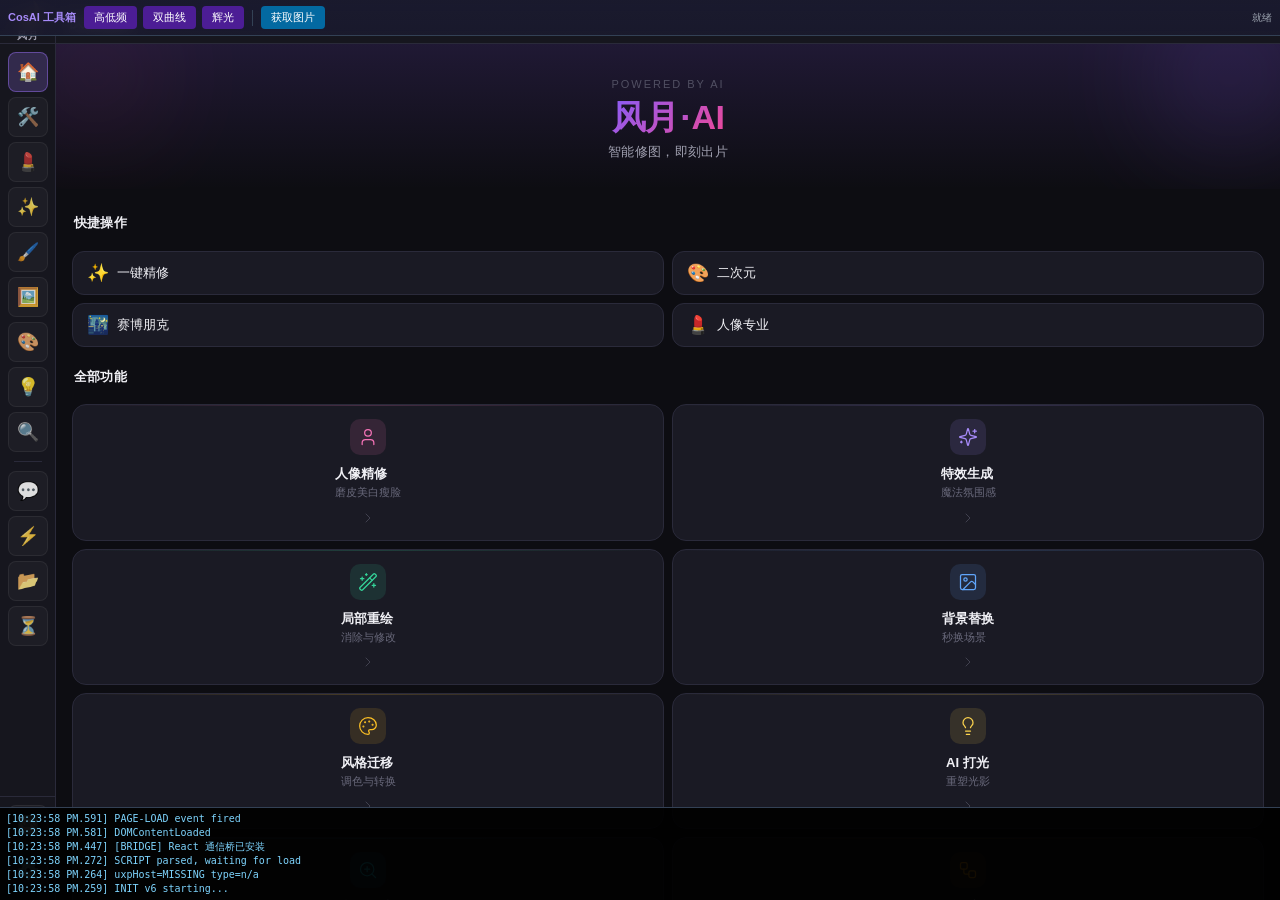
==== commit 66311d8c: "v1.2.0 - 修复 React 通信桥接，打通前端工具箱按钮 问题根因: - React 前端用 CustomEvent('cosai-webview-message') + window.uxp" ====
--- a/app.html
+++ b/app.html
@@ -239,6 +239,92 @@
         redo: function () { return callHost('redo', { steps: 1 }); },
         getHistoryStates: function () { return callHost('getHistoryStates'); },
       };
+
+      // ===== React 通信桥接 =====
+      // React 用 cosai-webview-message / cosai-host-message 自定义事件通信
+      // 但 webview → panel 的 CustomEvent 通道不可靠，所以转成 uxpHost.postMessage
+      // 同时把 uxpHost 的响应转成 cosai-host-message 事件回传给 React
+      (function bridgeReact() {
+        var reactReqMap = {}; // requestId -> 原始请求信息
+        var bridged = false;
+
+        function installBridge() {
+          if (bridged) return;
+          bridged = true;
+
+          // 拦截 React 发出的 cosai-webview-message 事件
+          window.addEventListener('cosai-webview-message', function (e) {
+            var detail = e.detail || {};
+            var type = detail.type;       // 方法名
+            var data = detail.data;       // 参数
+            var requestId = detail.requestId; // 请求ID
+
+            if (!type || !requestId) return;
+
+            window.__dbg('[BRIDGE] React→Host: ' + type + ' reqId=' + requestId);
+
+            // 方法名映射（如果需要的话）
+            var methodMap = {
+              'getCanvasAsBase64': 'exportAsBase64',
+              'getSelectionAsBase64': 'exportAsBase64', // 需要单独处理选区
+              'dodgeBurnLayers': 'dodgeBurnCurves',
+            };
+            var hostMethod = methodMap[type] || type;
+
+            // 特殊处理：getCanvasAsBase64 格式参数
+            var hostData = data || {};
+            if (type === 'getCanvasAsBase64' && data && data.format) {
+              hostData = { format: data.format, source: 'merged' };
+            }
+
+            reactReqMap[requestId] = { type: type, requestId: requestId };
+
+            callHost(hostMethod, hostData)
+              .then(function (result) {
+                window.__dbg('[BRIDGE] Host→React OK: ' + type + ' reqId=' + requestId);
+                // 结果转换
+                var respData = result;
+                if (type === 'getCanvasAsBase64' && result && result.base64) {
+                  respData = { base64: result.base64 };
+                }
+                dispatchHostMessage('response', {
+                  requestId: requestId,
+                  success: true,
+                  data: respData,
+                });
+                delete reactReqMap[requestId];
+              })
+              .catch(function (err) {
+                window.__dbg('[BRIDGE] Host→React ERR: ' + type + ' ' + err.message);
+                dispatchHostMessage('response', {
+                  requestId: requestId,
+                  success: false,
+                  error: err.message || '操作失败',
+                });
+                delete reactReqMap[requestId];
+              });
+          }, true); // capture 阶段拦截，确保最先收到
+
+          window.__dbg('[BRIDGE] React 通信桥已安装');
+        }
+
+        function dispatchHostMessage(type, data) {
+          var evt = new CustomEvent('cosai-host-message', {
+            detail: { type: type, data: data },
+          });
+          window.dispatchEvent(evt);
+        }
+
+        // 立即安装（等 DOM 就绪）
+        if (document.readyState === 'loading') {
+          document.addEventListener('DOMContentLoaded', installBridge);
+        } else {
+          installBridge();
+        }
+        // 延迟再尝试一次，确保 React 加载后也能拦截到
+        setTimeout(installBridge, 100);
+        setTimeout(installBridge, 500);
+      })();
 
       function findLayerByName(layers, name) {
         if (!layers || !layers.length) return null;
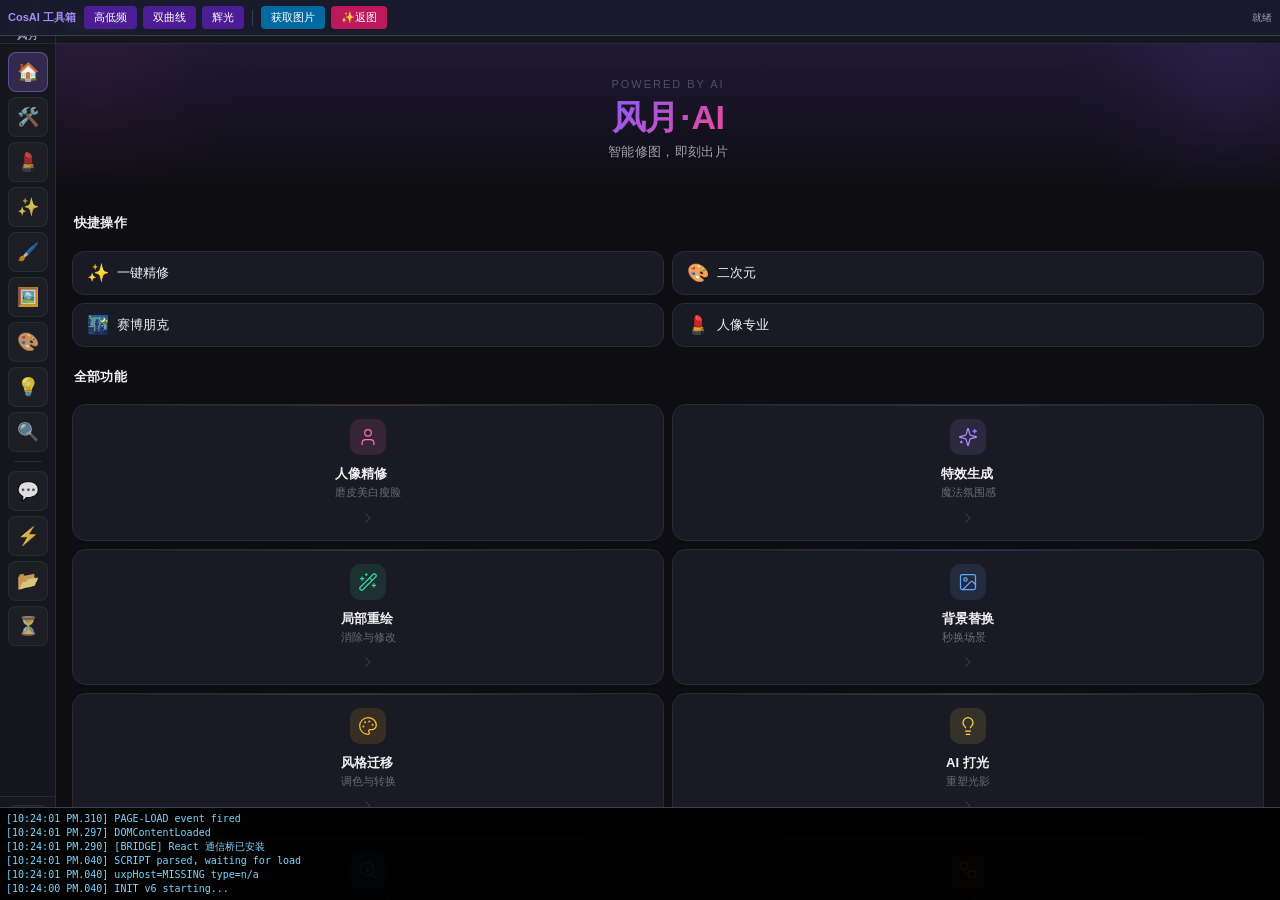
==== commit aed7d6a0: "v1.5.0 - 新增「风月-返图区域」（参考 HHPS 风格） 新增功能: - 风月-返图区域/index.js - 独立模块，HHPS 风格的返图区域组件   * 樱花粉主题（参考 HHPS --" ====
--- a/app.html
+++ b/app.html
@@ -395,8 +395,17 @@
     <button class="tb-btn" id="tb-glow">辉光</button>
     <div class="tb-sep"></div>
     <button class="tb-btn" id="tb-getimg" style="background:#0369a1;">获取图片</button>
+    <button class="tb-btn" id="tb-result" style="background:#be185d;">✨返图</button>
     <span class="tb-status" id="tb-status">就绪</span>
   </div>
+
+  <!-- 返图区域面板（右侧浮动） -->
+  <div id="cosai-result-panel-wrap" style="display:none;position:fixed;top:44px;right:4px;bottom:120px;width:260px;z-index:999997;pointer-events:none;">
+    <div id="cosai-result-area" style="pointer-events:auto;"></div>
+  </div>
+
+  <!-- 返图区域组件（HHPS 风格） -->
+  <script src="风月-返图区域/index.js"></script>
 
   <script>
     // ===== 工具箱：按钮绑定 =====
@@ -520,6 +529,163 @@
       setTimeout(tryBind, 1500);
       setTimeout(tryBind, 3000);
     })();
+
+    // ===== 返图区域（参考 HHPS 风格）=====
+    (function() {
+      var resultArea = null;
+      var panelVisible = false;
+      var capturedImages = []; // 已捕获的图片 src 列表，避免重复
+
+      function initResultArea() {
+        if (resultArea) return;
+        var container = document.getElementById('cosai-result-area');
+        if (!container || typeof ResultArea === 'undefined') {
+          // ResultArea 类还没加载好，等一下
+          setTimeout(initResultArea, 200);
+          return;
+        }
+
+        resultArea = new ResultArea({
+          container: container,
+          title: '返图区域',
+          icon: '✨',
+          defaultCollapsed: false,
+          onPlace: function(base64, mode) {
+            window.__dbg('[ResultArea] 贴回 mode=' + mode + ' len=' + base64.length);
+            // 调用 PS API 贴回
+            if (mode === 'newLayer') {
+              return callHost('placeLayerFromBase64', { base64: base64, name: 'AI 结果' });
+            } else {
+              // replace 模式：先贴为新图层，用户可以自己调整
+              return callHost('placeLayerFromBase64', { base64: base64, name: 'AI 结果' });
+            }
+          },
+          onDownload: function(base64, filename) {
+            // 用 UXP 文件系统保存，或者直接下载
+            var a = document.createElement('a');
+            a.href = base64;
+            a.download = filename;
+            document.body.appendChild(a);
+            a.click();
+            document.body.removeChild(a);
+          },
+        });
+
+        window.__dbg('[ResultArea] 初始化完成');
+      }
+
+      function togglePanel() {
+        var wrap = document.getElementById('cosai-result-panel-wrap');
+        if (!wrap) return;
+
+        panelVisible = !panelVisible;
+        wrap.style.display = panelVisible ? 'block' : 'none';
+
+        var btn = document.getElementById('tb-result');
+        if (btn) {
+          btn.style.opacity = panelVisible ? '1' : '0.7';
+        }
+
+        if (panelVisible && !resultArea) {
+          initResultArea();
+        }
+
+        window.__dbg('[ResultArea] ' + (panelVisible ? '显示' : '隐藏'));
+      }
+
+      // 监听 React 应用的结果面板，自动捕获图片
+      function observeResultPanel() {
+        var observer = new MutationObserver(function(mutations) {
+          if (!resultArea) return;
+
+          // 找结果面板里的图片
+          var resultPanel = document.querySelector('.cosai-result-panel__preview-inner img');
+          if (resultPanel && resultPanel.src && resultPanel.src.startsWith('data:')) {
+            var src = resultPanel.src;
+            // 检查是否已经捕获过
+            if (capturedImages.indexOf(src) === -1) {
+              // 只有在面板打开时才捕获
+              var panel = document.querySelector('.cosai-result-panel');
+              if (panel && panel.offsetParent !== null) {
+                capturedImages.push(src);
+                if (capturedImages.length > 50) capturedImages.shift();
+
+                // 找来源信息
+                var source = 'AI 生成';
+                var titleEl = document.querySelector('.cosai-result-panel__title');
+                if (titleEl && titleEl.textContent) {
+                  source = titleEl.textContent.trim();
+                }
+
+                resultArea.addResult({
+                  base64: src,
+                  source: source,
+                });
+                window.__dbg('[ResultArea] 捕获新结果图: ' + source);
+              }
+            }
+          }
+        });
+
+        observer.observe(document.body, {
+          childList: true,
+          subtree: true,
+          attributes: true,
+          attributeFilter: ['src'],
+        });
+
+        window.__dbg('[ResultArea] DOM 监听已启动');
+      }
+
+      // 绑定返图按钮
+      function bindResultBtn() {
+        var btn = document.getElementById('tb-result');
+        if (btn && !btn.__bound) {
+          btn.__bound = true;
+          btn.addEventListener('click', function() {
+            if (!resultArea) initResultArea();
+            togglePanel();
+          });
+        }
+      }
+
+      // 初始化
+      function tryInit() {
+        bindResultBtn();
+        // 延迟启动 DOM 监听（等 React 渲染完）
+        if (!window.__resultObserverStarted) {
+          window.__resultObserverStarted = true;
+          setTimeout(observeResultPanel, 3000);
+        }
+      }
+
+      if (document.readyState === 'loading') {
+        document.addEventListener('DOMContentLoaded', tryInit);
+      } else {
+        tryInit();
+      }
+      setTimeout(tryInit, 500);
+      setTimeout(tryInit, 1500);
+
+      // 暴露全局 API，方便调试
+      window.__resultArea = {
+        show: function() { if (!panelVisible) togglePanel(); },
+        hide: function() { if (panelVisible) togglePanel(); },
+        addResult: function(opts) {
+          if (!resultArea) initResultArea();
+          if (!panelVisible) togglePanel();
+          return resultArea.addResult(opts);
+        },
+        setBefore: function(b64) {
+          if (resultArea) resultArea.setBeforeImage(b64);
+        },
+        clear: function() {
+          if (resultArea) resultArea.clear();
+          capturedImages = [];
+        },
+        getArea: function() { return resultArea; },
+      };
+    })();
   </script>
 
   <script src="app.js"></script>
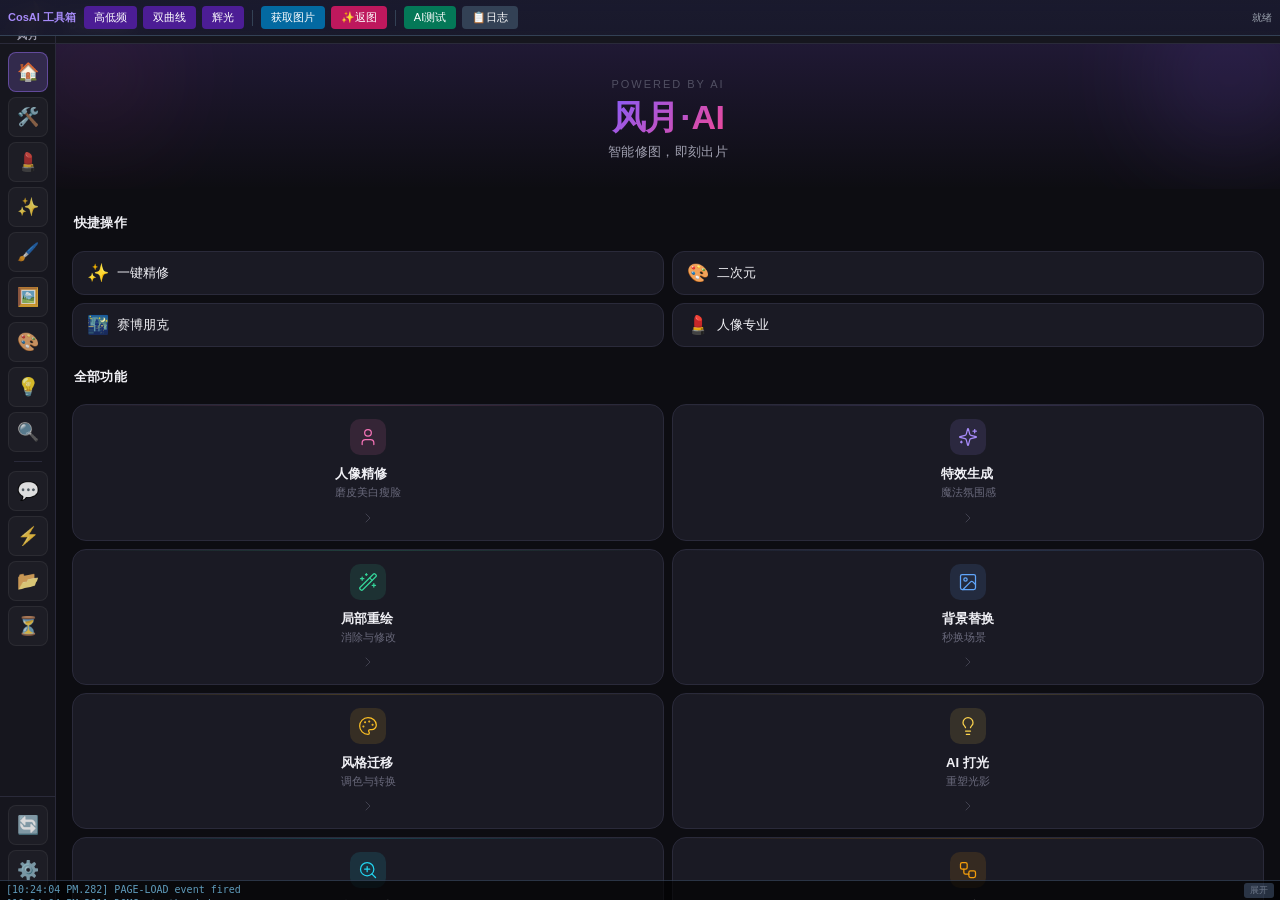
==== commit dbc02de0: "feat: v1.6.0 日志折叠 + AI API 连通性测试面板 ## 修复 - 调试日志条默认折叠，不再遮挡底部按钮 - 新增 '日志' 按钮一键展开/折叠，状态记忆到 localStorage" ====
--- a/app.html
+++ b/app.html
@@ -15,8 +15,73 @@
       padding: 4px 6px; max-height: 110px; overflow: auto;
       white-space: pre-wrap; word-break: break-all;
       border-top: 1px solid #334155;
-      pointer-events: none;
-    }
+      pointer-events: auto;
+      transition: max-height .2s ease, padding .2s ease;
+    }
+    #cosai-dbg.collapsed {
+      max-height: 20px;
+      padding: 2px 6px;
+      overflow: hidden;
+      opacity: 0.7;
+    }
+    #cosai-dbg-toggle {
+      position: absolute; top: 2px; right: 6px;
+      background: #334155; color: #94a3b8; border: none;
+      font-size: 9px; padding: 1px 6px; border-radius: 3px;
+      cursor: pointer; z-index: 1;
+    }
+    #cosai-dbg-toggle:hover { background: #475569; color: #fff; }
+    /* AI 测试面板 */
+    #cosai-ai-test-panel {
+      position: fixed; top: 44px; left: 4px; right: 4px;
+      background: rgba(15,15,30,.98); border: 1px solid #4c1d95;
+      border-radius: 8px; padding: 12px; z-index: 999997;
+      font: 11px/1.4 -apple-system, BlinkMacSystemFont, 'Segoe UI', sans-serif;
+      color: #e2e8f0; backdrop-filter: blur(10px);
+      display: none;
+    }
+    #cosai-ai-test-panel h3 {
+      margin: 0 0 8px 0; color: #a78bfa; font-size: 13px;
+    }
+    #cosai-ai-test-panel .row {
+      display: flex; gap: 8px; margin-bottom: 8px; align-items: center;
+    }
+    #cosai-ai-test-panel label {
+      min-width: 70px; color: #94a3b8; font-size: 10px;
+    }
+    #cosai-ai-test-panel input, #cosai-ai-test-panel select {
+      flex: 1; background: #1e1e3f; border: 1px solid #334155;
+      color: #e2e8f0; padding: 4px 8px; border-radius: 4px;
+      font-size: 11px;
+    }
+    #cosai-ai-test-panel .btn-row {
+      display: flex; gap: 6px; margin-top: 8px;
+    }
+    #cosai-ai-test-panel .btn {
+      background: #4c1d95; color: #fff; border: none;
+      padding: 5px 12px; border-radius: 4px;
+      font-size: 11px; cursor: pointer;
+    }
+    #cosai-ai-test-panel .btn:hover { background: #6d28d9; }
+    #cosai-ai-test-panel .btn.secondary { background: #334155; }
+    #cosai-ai-test-panel .btn.secondary:hover { background: #475569; }
+    #cosai-ai-test-panel .btn.success { background: #065f46; }
+    #cosai-ai-test-panel .btn.success:hover { background: #047857; }
+    #cosai-ai-test-panel .result-box {
+      margin-top: 8px; padding: 8px; background: #0f0f1e;
+      border: 1px solid #334155; border-radius: 4px;
+      max-height: 150px; overflow: auto;
+      font-family: ui-monospace, Menlo, monospace; font-size: 10px;
+      white-space: pre-wrap; word-break: break-all;
+    }
+    #cosai-ai-test-panel .result-box.success { border-color: #065f46; color: #34d399; }
+    #cosai-ai-test-panel .result-box.error { border-color: #991b1b; color: #f87171; }
+    #cosai-ai-test-panel .close-btn {
+      position: absolute; top: 8px; right: 8px;
+      background: none; border: none; color: #64748b;
+      font-size: 16px; cursor: pointer; line-height: 1;
+    }
+    #cosai-ai-test-panel .close-btn:hover { color: #fff; }
     #cosai-toolbox {
       position: fixed; top: 0; left: 0; right: 0; z-index: 999998;
       background: linear-gradient(180deg, rgba(26,26,46,.98), rgba(26,26,46,.9));
@@ -54,16 +119,56 @@
     // ===== 调试系统（确保 document 未就绪时也能工作）=====
     var __dbgLines = [];
     var __dbgEl = null;
+    var __dbgCollapsed = true; // 默认折叠，不遮挡按钮
+
     function __flushDbg() {
       if (!__dbgEl) {
         var host = document.body || document.documentElement;
         if (!host) return;
         __dbgEl = document.createElement('div');
         __dbgEl.id = 'cosai-dbg';
+        // 加折叠按钮
+        var toggleBtn = document.createElement('button');
+        toggleBtn.id = 'cosai-dbg-toggle';
+        toggleBtn.textContent = '展开';
+        toggleBtn.onclick = function(e) {
+          e.stopPropagation();
+          __toggleDbg();
+        };
+        __dbgEl.appendChild(toggleBtn);
         host.appendChild(__dbgEl);
-      }
-      __dbgEl.textContent = __dbgLines.slice(0, 40).join('\n');
-    }
+        // 应用折叠状态
+        if (__dbgCollapsed) __dbgEl.classList.add('collapsed');
+      }
+      // 日志文本放在按钮后面
+      var logText = __dbgLines.slice(0, 40).join('\n');
+      // 更新文本（保留 toggle 按钮）
+      var toggle = __dbgEl.querySelector('#cosai-dbg-toggle');
+      __dbgEl.textContent = '';
+      if (toggle) __dbgEl.appendChild(toggle);
+      __dbgEl.appendChild(document.createTextNode(logText));
+    }
+
+    function __toggleDbg() {
+      __dbgCollapsed = !__dbgCollapsed;
+      if (__dbgEl) {
+        if (__dbgCollapsed) {
+          __dbgEl.classList.add('collapsed');
+        } else {
+          __dbgEl.classList.remove('collapsed');
+        }
+        var btn = __dbgEl.querySelector('#cosai-dbg-toggle');
+        if (btn) btn.textContent = __dbgCollapsed ? '展开' : '收起';
+      }
+      try { localStorage.setItem('cosai_dbg_collapsed', __dbgCollapsed ? '1' : '0'); } catch(e) {}
+    }
+
+    // 恢复折叠状态
+    try {
+      var saved = localStorage.getItem('cosai_dbg_collapsed');
+      if (saved === '0') __dbgCollapsed = false;
+    } catch(e) {}
+
     window.__dbg = function (msg) {
       try {
         var t = new Date().toLocaleTimeString() + '.' + String(new Date().getMilliseconds()).padStart(3, '0');
@@ -396,12 +501,54 @@
     <div class="tb-sep"></div>
     <button class="tb-btn" id="tb-getimg" style="background:#0369a1;">获取图片</button>
     <button class="tb-btn" id="tb-result" style="background:#be185d;">✨返图</button>
+    <div class="tb-sep"></div>
+    <button class="tb-btn" id="tb-aitest" style="background:#047857;">AI测试</button>
+    <button class="tb-btn" id="tb-dbg" style="background:#334155;">日志</button>
     <span class="tb-status" id="tb-status">就绪</span>
   </div>
 
   <!-- 返图区域面板（右侧浮动） -->
   <div id="cosai-result-panel-wrap" style="display:none;position:fixed;top:44px;right:4px;bottom:120px;width:260px;z-index:999997;pointer-events:none;">
     <div id="cosai-result-area" style="pointer-events:auto;"></div>
+  </div>
+
+  <!-- AI 连通性测试面板 -->
+  <div id="cosai-ai-test-panel">
+    <button class="close-btn" id="aitest-close">&times;</button>
+    <h3>🔬 AI API 连通性测试</h3>
+    <div class="row">
+      <label>提供商</label>
+      <select id="aitest-provider">
+        <option value="gemini">Gemini（原生格式）</option>
+        <option value="openai">OpenAI 兼容格式</option>
+      </select>
+    </div>
+    <div class="row">
+      <label>Base URL</label>
+      <input type="text" id="aitest-baseurl" placeholder="https://generativelanguage.googleapis.com/v1beta" />
+    </div>
+    <div class="row">
+      <label>API Key</label>
+      <input type="password" id="aitest-apikey" placeholder="输入 API Key" />
+    </div>
+    <div class="row">
+      <label>模型</label>
+      <input type="text" id="aitest-model" value="gemini-2.0-flash" />
+    </div>
+    <div class="row">
+      <label>测试类型</label>
+      <select id="aitest-type">
+        <option value="models">列模型列表（简单连通）</option>
+        <option value="chat">文字对话</option>
+        <option value="vision">图像理解（需要图片）</option>
+      </select>
+    </div>
+    <div class="btn-row">
+      <button class="btn success" id="aitest-run">▶ 开始测试</button>
+      <button class="btn secondary" id="aitest-save">💾 保存配置</button>
+      <button class="btn secondary" id="aitest-load">📂 读取配置</button>
+    </div>
+    <div class="result-box" id="aitest-result">等待测试...</div>
   </div>
 
   <!-- 返图区域组件（HHPS 风格） -->
@@ -518,6 +665,8 @@
       // 页面加载后绑定，并持续重试（等 React 渲染完成后 DOM 稳定）
       function tryBind() {
         bindToolbox();
+        bindAiTestPanel();
+        bindDbgToggle();
       }
       if (document.readyState === 'loading') {
         document.addEventListener('DOMContentLoaded', tryBind);
@@ -528,6 +677,434 @@
       setTimeout(tryBind, 500);
       setTimeout(tryBind, 1500);
       setTimeout(tryBind, 3000);
+
+      // ===== 日志开关按钮 =====
+      function bindDbgToggle() {
+        var btn = document.getElementById('tb-dbg');
+        if (btn && !btn.__bound) {
+          btn.__bound = true;
+          btn.addEventListener('click', function() {
+            __toggleDbg();
+            btn.textContent = __dbgCollapsed ? '📋日志' : '✅日志';
+            btn.style.background = __dbgCollapsed ? '#334155' : '#4c1d95';
+          });
+          // 初始化按钮文本
+          btn.textContent = __dbgCollapsed ? '📋日志' : '✅日志';
+          btn.style.background = __dbgCollapsed ? '#334155' : '#4c1d95';
+        }
+      }
+
+      // ===== AI 连通性测试面板 =====
+      function bindAiTestPanel() {
+        var panel = document.getElementById('cosai-ai-test-panel');
+        var btn = document.getElementById('tb-aitest');
+        if (!panel || !btn || btn.__bound) return;
+        btn.__bound = true;
+
+        // 切换面板显示
+        btn.addEventListener('click', function() {
+          var isVisible = panel.style.display === 'block';
+          panel.style.display = isVisible ? 'none' : 'block';
+          btn.style.background = isVisible ? '#047857' : '#065f46';
+          if (!isVisible) {
+            // 打开时尝试读取已保存的配置
+            loadAiConfig();
+          }
+        });
+
+        // 关闭按钮
+        var closeBtn = document.getElementById('aitest-close');
+        if (closeBtn) {
+          closeBtn.addEventListener('click', function() {
+            panel.style.display = 'none';
+            btn.style.background = '#047857';
+          });
+        }
+
+        // 提供商切换时更新默认值
+        var providerSel = document.getElementById('aitest-provider');
+        if (providerSel) {
+          providerSel.addEventListener('change', function() {
+            var baseUrl = document.getElementById('aitest-baseurl');
+            var model = document.getElementById('aitest-model');
+            if (providerSel.value === 'gemini') {
+              baseUrl.placeholder = 'https://generativelanguage.googleapis.com/v1beta';
+              model.value = 'gemini-2.0-flash';
+            } else {
+              baseUrl.placeholder = 'https://api.openai.com/v1';
+              model.value = 'gpt-4o-mini';
+            }
+          });
+        }
+
+        // 保存配置
+        var saveBtn = document.getElementById('aitest-save');
+        if (saveBtn) {
+          saveBtn.addEventListener('click', saveAiConfig);
+        }
+
+        // 读取配置
+        var loadBtn = document.getElementById('aitest-load');
+        if (loadBtn) {
+          loadBtn.addEventListener('click', loadAiConfig);
+        }
+
+        // 运行测试
+        var runBtn = document.getElementById('aitest-run');
+        if (runBtn) {
+          runBtn.addEventListener('click', runAiTest);
+        }
+      }
+
+      function saveAiConfig() {
+        try {
+          var config = {
+            provider: document.getElementById('aitest-provider').value,
+            baseUrl: document.getElementById('aitest-baseurl').value,
+            apiKey: document.getElementById('aitest-apikey').value,
+            model: document.getElementById('aitest-model').value,
+          };
+          localStorage.setItem('cosai_ai_test_config', JSON.stringify(config));
+          setAiResult('配置已保存到 localStorage', 'success');
+          window.__dbg('[AI Test] 配置已保存');
+        } catch(e) {
+          setAiResult('保存失败: ' + e.message, 'error');
+        }
+      }
+
+      function loadAiConfig() {
+        try {
+          var saved = localStorage.getItem('cosai_ai_test_config');
+          if (saved) {
+            var config = JSON.parse(saved);
+            if (config.provider) document.getElementById('aitest-provider').value = config.provider;
+            if (config.baseUrl) document.getElementById('aitest-baseurl').value = config.baseUrl;
+            if (config.apiKey) document.getElementById('aitest-apikey').value = config.apiKey;
+            if (config.model) document.getElementById('aitest-model').value = config.model;
+            setAiResult('已读取保存的配置', 'success');
+            window.__dbg('[AI Test] 配置已读取');
+          } else {
+            // 没保存过就设默认值
+            var baseUrlEl = document.getElementById('aitest-baseurl');
+            if (!baseUrlEl.value) {
+              var provider = document.getElementById('aitest-provider').value;
+              if (provider === 'gemini') {
+                baseUrlEl.value = 'https://generativelanguage.googleapis.com/v1beta';
+              }
+            }
+          }
+        } catch(e) {
+          setAiResult('读取失败: ' + e.message, 'error');
+        }
+      }
+
+      function setAiResult(text, type) {
+        var box = document.getElementById('aitest-result');
+        if (box) {
+          box.textContent = text;
+          box.className = 'result-box ' + (type || '');
+        }
+      }
+
+      async function runAiTest() {
+        var provider = document.getElementById('aitest-provider').value;
+        var baseUrl = document.getElementById('aitest-baseurl').value.trim();
+        var apiKey = document.getElementById('aitest-apikey').value.trim();
+        var model = document.getElementById('aitest-model').value.trim();
+        var testType = document.getElementById('aitest-type').value;
+
+        if (!baseUrl) {
+          setAiResult('❌ 请填写 Base URL', 'error');
+          return;
+        }
+        if (!apiKey) {
+          setAiResult('❌ 请填写 API Key', 'error');
+          return;
+        }
+
+        setAiResult('⏳ 正在测试，请稍候...', '');
+        window.__dbg('[AI Test] 开始测试: provider=' + provider + ' type=' + testType);
+
+        var startTime = Date.now();
+
+        try {
+          var result;
+
+          if (provider === 'gemini') {
+            result = await testGemini(baseUrl, apiKey, model, testType);
+          } else {
+            result = await testOpenAI(baseUrl, apiKey, model, testType);
+          }
+
+          var elapsed = Date.now() - startTime;
+
+          if (result.success) {
+            var msg = '✅ 测试成功！耗时 ' + elapsed + 'ms\n\n' + result.detail;
+            setAiResult(msg, 'success');
+            window.__dbg('[AI Test] 成功，耗时 ' + elapsed + 'ms');
+          } else {
+            var errMsg = '❌ 测试失败\n\n' +
+              '错误: ' + result.error + '\n' +
+              '状态码: ' + (result.status || 'N/A') + '\n' +
+              '耗时: ' + elapsed + 'ms\n\n' +
+              '排查建议:\n' +
+              (result.status === 401 ? '• API Key 无效或过期\n' : '') +
+              (result.status === 403 ? '• API Key 被禁用或区域不支持\n' : '') +
+              (result.status === 404 ? '• Base URL 或模型名错误\n' : '') +
+              (result.status === 429 ? '• 请求太频繁，配额超限\n' : '') +
+              (!result.status ? '• 网络连接失败，请检查代理/VPN\n' : '') +
+              (result.status && result.status >= 500 ? '• 服务端错误，稍后重试\n' : '') +
+              '\n原始响应:\n' + (result.raw || '');
+            setAiResult(errMsg, 'error');
+            window.__dbg('[AI Test] 失败: ' + result.error);
+          }
+        } catch(e) {
+          var elapsed2 = Date.now() - startTime;
+          var errMsg2 = '❌ 测试异常\n\n' +
+            '错误: ' + e.message + '\n' +
+            '类型: ' + e.name + '\n' +
+            '耗时: ' + elapsed2 + 'ms\n\n' +
+            '可能原因:\n' +
+            '• 网络不通（检查代理/VPN）\n' +
+            '• Base URL 格式错误\n' +
+            '• CORS 跨域限制\n' +
+            '• UXP 网络权限问题';
+          setAiResult(errMsg2, 'error');
+          window.__dbg('[AI Test] 异常: ' + e.message);
+        }
+      }
+
+      // Gemini 原生格式测试
+      async function testGemini(baseUrl, apiKey, model, testType) {
+        var url = baseUrl.replace(/\/$/, '');
+
+        if (testType === 'models') {
+          // 列模型列表
+          var resp = await fetch(url + '/models?key=' + encodeURIComponent(apiKey));
+          var text = await resp.text();
+          if (!resp.ok) {
+            var errJson = {};
+            try { errJson = JSON.parse(text); } catch(e) {}
+            return {
+              success: false,
+              error: (errJson.error && errJson.error.message) || ('HTTP ' + resp.status),
+              status: resp.status,
+              raw: text.slice(0, 500),
+            };
+          }
+          var data = JSON.parse(text);
+          var models = (data.models || []).map(function(m) { return m.name; }).slice(0, 10).join('\n');
+          return {
+            success: true,
+            detail: '找到 ' + (data.models ? data.models.length : 0) + ' 个模型\n\n前10个:\n' + models,
+          };
+        }
+
+        if (testType === 'chat') {
+          // 文字对话测试
+          var chatUrl = url + '/models/' + model + ':generateContent?key=' + encodeURIComponent(apiKey);
+          var resp = await fetch(chatUrl, {
+            method: 'POST',
+            headers: { 'Content-Type': 'application/json' },
+            body: JSON.stringify({
+              contents: [{ role: 'user', parts: [{ text: '请用一句话介绍你自己' }] }],
+            }),
+          });
+          var text = await resp.text();
+          if (!resp.ok) {
+            var errJson = {};
+            try { errJson = JSON.parse(text); } catch(e) {}
+            return {
+              success: false,
+              error: (errJson.error && errJson.error.message) || ('HTTP ' + resp.status),
+              status: resp.status,
+              raw: text.slice(0, 500),
+            };
+          }
+          var data = JSON.parse(text);
+          var reply = ((data.candidates && data.candidates[0] && data.candidates[0].content &&
+            data.candidates[0].content.parts && data.candidates[0].content.parts[0] &&
+            data.candidates[0].content.parts[0].text) || '(空响应)');
+          var usage = data.usageMetadata ?
+            '\n用量: prompt=' + data.usageMetadata.promptTokenCount +
+            ', output=' + data.usageMetadata.candidatesTokenCount : '';
+          return {
+            success: true,
+            detail: '模型回复:\n' + reply + usage,
+          };
+        }
+
+        if (testType === 'vision') {
+          // 图像理解测试
+          if (!window.__cosai_ps_api) {
+            return { success: false, error: 'PS API 未就绪，无法获取图片', status: null, raw: '' };
+          }
+          setAiResult('⏳ 正在从 PS 获取图片...', '');
+          var imgResult = await window.__cosai_ps_api.getDocumentPixelsAsBase64();
+          if (!imgResult || !imgResult.base64) {
+            return { success: false, error: '获取图片失败', status: null, raw: '' };
+          }
+          // base64 可能带前缀，去掉
+          var b64 = imgResult.base64;
+          if (b64.indexOf(',') > 0) b64 = b64.split(',')[1];
+
+          setAiResult('⏳ 正在调用图像理解 API...', '');
+
+          var visionUrl = url + '/models/' + model + ':generateContent?key=' + encodeURIComponent(apiKey);
+          var resp = await fetch(visionUrl, {
+            method: 'POST',
+            headers: { 'Content-Type': 'application/json' },
+            body: JSON.stringify({
+              contents: [{
+                role: 'user',
+                parts: [
+                  { text: '简单描述这张图片的内容' },
+                  { inline_data: { mime_type: 'image/png', data: b64 } },
+                ],
+              }],
+            }),
+          });
+          var text = await resp.text();
+          if (!resp.ok) {
+            var errJson = {};
+            try { errJson = JSON.parse(text); } catch(e) {}
+            return {
+              success: false,
+              error: (errJson.error && errJson.error.message) || ('HTTP ' + resp.status),
+              status: resp.status,
+              raw: text.slice(0, 500),
+            };
+          }
+          var data = JSON.parse(text);
+          var reply = ((data.candidates && data.candidates[0] && data.candidates[0].content &&
+            data.candidates[0].content.parts && data.candidates[0].content.parts[0] &&
+            data.candidates[0].content.parts[0].text) || '(空响应)');
+          return {
+            success: true,
+            detail: '图像理解回复:\n' + reply,
+          };
+        }
+
+        return { success: false, error: '未知测试类型', status: null, raw: '' };
+      }
+
+      // OpenAI 兼容格式测试
+      async function testOpenAI(baseUrl, apiKey, model, testType) {
+        var url = baseUrl.replace(/\/$/, '');
+
+        if (testType === 'models') {
+          var resp = await fetch(url + '/models', {
+            headers: { 'Authorization': 'Bearer ' + apiKey },
+          });
+          var text = await resp.text();
+          if (!resp.ok) {
+            var errJson = {};
+            try { errJson = JSON.parse(text); } catch(e) {}
+            return {
+              success: false,
+              error: (errJson.error && (errJson.error.message || errJson.error)) || ('HTTP ' + resp.status),
+              status: resp.status,
+              raw: text.slice(0, 500),
+            };
+          }
+          var data = JSON.parse(text);
+          var models = (data.data || []).map(function(m) { return m.id; }).slice(0, 10).join('\n');
+          return {
+            success: true,
+            detail: '找到 ' + (data.data ? data.data.length : 0) + ' 个模型\n\n前10个:\n' + models,
+          };
+        }
+
+        if (testType === 'chat') {
+          var chatUrl = url + '/chat/completions';
+          var resp = await fetch(chatUrl, {
+            method: 'POST',
+            headers: {
+              'Content-Type': 'application/json',
+              'Authorization': 'Bearer ' + apiKey,
+            },
+            body: JSON.stringify({
+              model: model,
+              messages: [{ role: 'user', content: '请用一句话介绍你自己' }],
+              max_tokens: 100,
+            }),
+          });
+          var text = await resp.text();
+          if (!resp.ok) {
+            var errJson = {};
+            try { errJson = JSON.parse(text); } catch(e) {}
+            return {
+              success: false,
+              error: (errJson.error && (errJson.error.message || errJson.error)) || ('HTTP ' + resp.status),
+              status: resp.status,
+              raw: text.slice(0, 500),
+            };
+          }
+          var data = JSON.parse(text);
+          var reply = (data.choices && data.choices[0] && data.choices[0].message && data.choices[0].message.content) || '(空响应)';
+          var usage = data.usage ?
+            '\n用量: prompt=' + data.usage.prompt_tokens + ', output=' + data.usage.completion_tokens : '';
+          return {
+            success: true,
+            detail: '模型回复:\n' + reply + usage,
+          };
+        }
+
+        if (testType === 'vision') {
+          if (!window.__cosai_ps_api) {
+            return { success: false, error: 'PS API 未就绪，无法获取图片', status: null, raw: '' };
+          }
+          setAiResult('⏳ 正在从 PS 获取图片...', '');
+          var imgResult = await window.__cosai_ps_api.getDocumentPixelsAsBase64();
+          if (!imgResult || !imgResult.base64) {
+            return { success: false, error: '获取图片失败', status: null, raw: '' };
+          }
+          var b64 = imgResult.base64;
+          // 确保有前缀
+          if (!b64.startsWith('data:')) b64 = 'data:image/png;base64,' + b64;
+
+          setAiResult('⏳ 正在调用图像理解 API...', '');
+
+          var visionUrl = url + '/chat/completions';
+          var resp = await fetch(visionUrl, {
+            method: 'POST',
+            headers: {
+              'Content-Type': 'application/json',
+              'Authorization': 'Bearer ' + apiKey,
+            },
+            body: JSON.stringify({
+              model: model,
+              messages: [{
+                role: 'user',
+                content: [
+                  { type: 'text', text: '简单描述这张图片的内容' },
+                  { type: 'image_url', image_url: { url: b64 } },
+                ],
+              }],
+              max_tokens: 200,
+            }),
+          });
+          var text = await resp.text();
+          if (!resp.ok) {
+            var errJson = {};
+            try { errJson = JSON.parse(text); } catch(e) {}
+            return {
+              success: false,
+              error: (errJson.error && (errJson.error.message || errJson.error)) || ('HTTP ' + resp.status),
+              status: resp.status,
+              raw: text.slice(0, 500),
+            };
+          }
+          var data = JSON.parse(text);
+          var reply = (data.choices && data.choices[0] && data.choices[0].message && data.choices[0].message.content) || '(空响应)';
+          return {
+            success: true,
+            detail: '图像理解回复:\n' + reply,
+          };
+        }
+
+        return { success: false, error: '未知测试类型', status: null, raw: '' };
+      }
     })();
 
     // ===== 返图区域（参考 HHPS 风格）=====
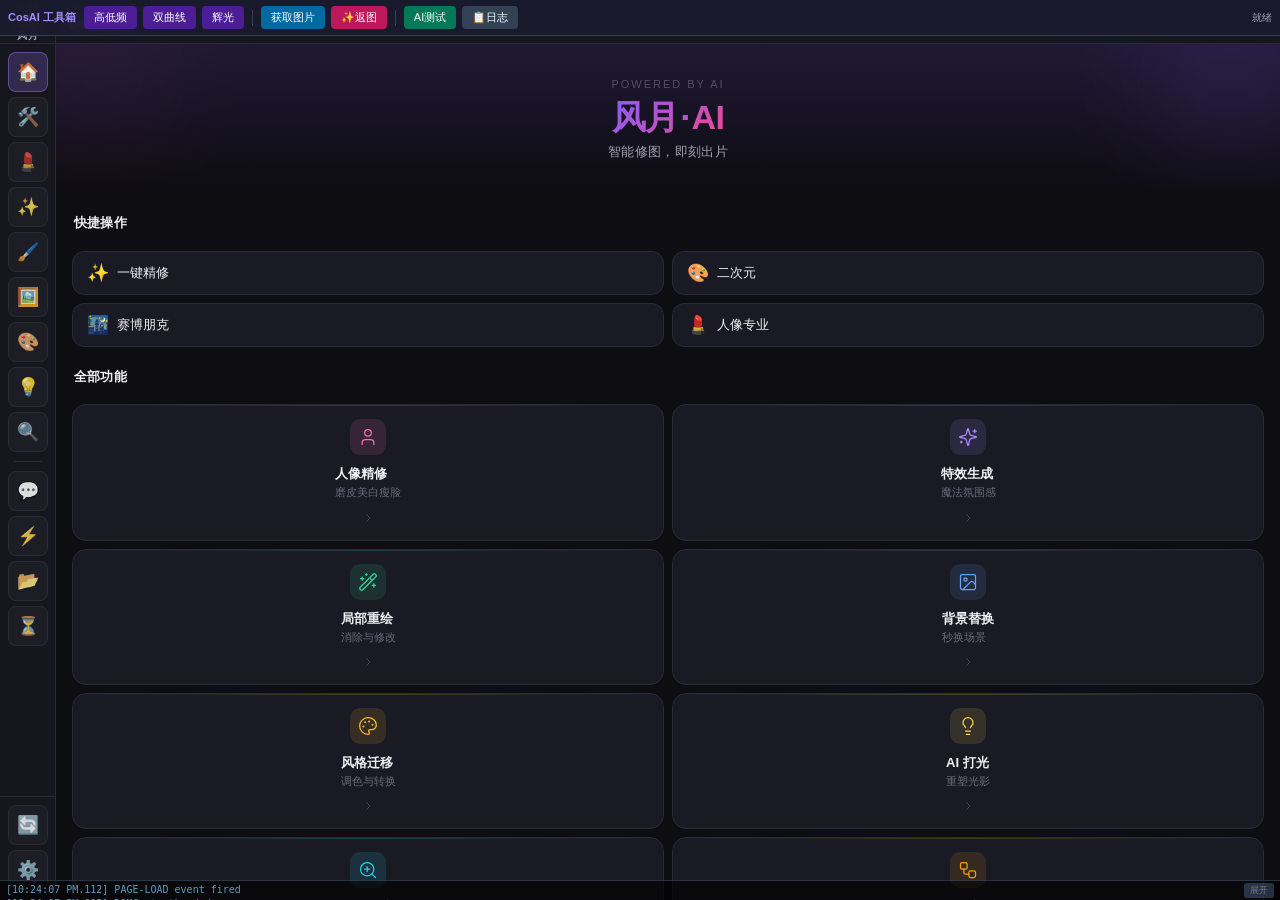
==== commit faf9cd5a: "feat: v1.6.1 GRS 默认预设 + 积分查询 + 错误诊断优化 ## 新增 - GRS 作为默认提供商预设（国内直连 grsai.dakka.com.cn） - 选中 GRS 自动填入 B" ====
--- a/app.html
+++ b/app.html
@@ -519,8 +519,9 @@
     <div class="row">
       <label>提供商</label>
       <select id="aitest-provider">
+        <option value="grs">GRS（OpenAI 兼容，国内直连）</option>
         <option value="gemini">Gemini（原生格式）</option>
-        <option value="openai">OpenAI 兼容格式</option>
+        <option value="openai">OpenAI 兼容格式（通用）</option>
       </select>
     </div>
     <div class="row">
@@ -538,15 +539,16 @@
     <div class="row">
       <label>测试类型</label>
       <select id="aitest-type">
-        <option value="models">列模型列表（简单连通）</option>
-        <option value="chat">文字对话</option>
+        <option value="chat" selected>文字对话（推荐）</option>
+        <option value="models">列模型列表</option>
         <option value="vision">图像理解（需要图片）</option>
       </select>
     </div>
     <div class="btn-row">
       <button class="btn success" id="aitest-run">▶ 开始测试</button>
-      <button class="btn secondary" id="aitest-save">💾 保存配置</button>
-      <button class="btn secondary" id="aitest-load">📂 读取配置</button>
+      <button class="btn" id="aitest-credit" style="background:#b45309;">💰 查积分</button>
+      <button class="btn secondary" id="aitest-save">💾 保存</button>
+      <button class="btn secondary" id="aitest-load">📂 读取</button>
     </div>
     <div class="result-box" id="aitest-result">等待测试...</div>
   </div>
@@ -727,14 +729,24 @@
           providerSel.addEventListener('change', function() {
             var baseUrl = document.getElementById('aitest-baseurl');
             var model = document.getElementById('aitest-model');
-            if (providerSel.value === 'gemini') {
-              baseUrl.placeholder = 'https://generativelanguage.googleapis.com/v1beta';
+            var val = providerSel.value;
+            if (val === 'grs') {
+              baseUrl.value = 'https://grsai.dakka.com.cn/v1';
+              model.value = 'gemini-3.1-pro';
+            } else if (val === 'gemini') {
+              baseUrl.value = 'https://generativelanguage.googleapis.com/v1beta';
               model.value = 'gemini-2.0-flash';
             } else {
-              baseUrl.placeholder = 'https://api.openai.com/v1';
+              baseUrl.value = 'https://api.openai.com/v1';
               model.value = 'gpt-4o-mini';
             }
           });
+        }
+
+        // 积分查询按钮
+        var creditBtn = document.getElementById('aitest-credit');
+        if (creditBtn) {
+          creditBtn.addEventListener('click', queryCredit);
         }
 
         // 保存配置
@@ -806,6 +818,74 @@
         }
       }
 
+      // ===== 积分查询 =====
+      async function queryCredit() {
+        var apiKey = document.getElementById('aitest-apikey').value.trim();
+        if (!apiKey) {
+          setAiResult('❌ 请先填写 API Key', 'error');
+          return;
+        }
+
+        setAiResult('⏳ 正在查询积分...', '');
+        window.__dbg('[AI Test] 查询积分...');
+
+        try {
+          // 尝试多个 GRS 积分查询地址
+          var queryUrls = [
+            'https://grsapi.xyz/api/query?key=',
+            'https://cx.tpkcur.click/api/query?key=',
+          ];
+
+          var lastErr = null;
+          for (var i = 0; i < queryUrls.length; i++) {
+            try {
+              var resp = await fetch(queryUrls[i] + encodeURIComponent(apiKey));
+              var text = await resp.text();
+              if (resp.ok) {
+                var data;
+                try { data = JSON.parse(text); } catch(e) { data = { raw: text }; }
+                // 尝试解析不同的返回格式
+                var credit = data.balance || data.credit || data.amount || data.total || (data.data && (data.data.balance || data.data.credit));
+                var used = data.used || (data.data && data.data.used);
+                var level = data.level || (data.data && data.data.level);
+                var expire = data.expire || data.expired_at || (data.data && (data.data.expire || data.data.expired_at));
+
+                var msg = '💰 积分查询结果\n\n';
+                if (credit != null) msg += '当前积分: ' + credit + '\n';
+                if (used != null) msg += '已使用: ' + used + '\n';
+                if (level) msg += '等级: ' + level + '\n';
+                if (expire) msg += '到期时间: ' + expire + '\n';
+                if (credit == null && used == null && data.raw) {
+                  msg += '原始数据:\n' + data.raw.slice(0, 500);
+                }
+                setAiResult(msg, credit != null ? 'success' : '');
+                window.__dbg('[AI Test] 积分查询成功: ' + (credit || '未知'));
+                return;
+              } else {
+                lastErr = 'HTTP ' + resp.status + ': ' + text.slice(0, 200);
+              }
+            } catch(e) {
+              lastErr = e.message;
+            }
+          }
+
+          // 所有接口都失败了
+          setAiResult('❌ 积分查询失败\n\n' +
+            '错误: ' + (lastErr || '未知错误') + '\n\n' +
+            '可能原因:\n' +
+            '• 查询服务暂时不可用\n' +
+            '• 网络连接问题\n' +
+            '• API Key 格式错误\n\n' +
+            '你也可以手动访问以下地址查询:\n' +
+            'https://grsapi.xyz/\n' +
+            'https://grsai.com/zh/dashboard/', 'error');
+          window.__dbg('[AI Test] 积分查询失败: ' + lastErr);
+        } catch(e) {
+          setAiResult('❌ 积分查询异常: ' + e.message, 'error');
+          window.__dbg('[AI Test] 积分查询异常: ' + e.message);
+        }
+      }
+
       async function runAiTest() {
         var provider = document.getElementById('aitest-provider').value;
         var baseUrl = document.getElementById('aitest-baseurl').value.trim();
@@ -860,15 +940,21 @@
           }
         } catch(e) {
           var elapsed2 = Date.now() - startTime;
+          var isJsonErr = e.name === 'SyntaxError' || (e.message && e.message.indexOf('JSON') >= 0);
           var errMsg2 = '❌ 测试异常\n\n' +
             '错误: ' + e.message + '\n' +
             '类型: ' + e.name + '\n' +
             '耗时: ' + elapsed2 + 'ms\n\n' +
             '可能原因:\n' +
-            '• 网络不通（检查代理/VPN）\n' +
-            '• Base URL 格式错误\n' +
-            '• CORS 跨域限制\n' +
-            '• UXP 网络权限问题';
+            (isJsonErr ?
+              '• ⚠️ 接口返回的不是 JSON（很可能是 HTML 页面）\n' +
+              '  → 换「文字对话」测试类型试试\n' +
+              '  → 检查 Base URL 是否正确（有没有多写/少写路径）\n' +
+              '  → 该接口可能在此中转站上不存在\n' :
+              '• 网络不通（检查代理/VPN）\n' +
+              '• Base URL 格式错误\n' +
+              '• CORS 跨域限制\n' +
+              '• UXP 网络权限问题');
           setAiResult(errMsg2, 'error');
           window.__dbg('[AI Test] 异常: ' + e.message);
         }
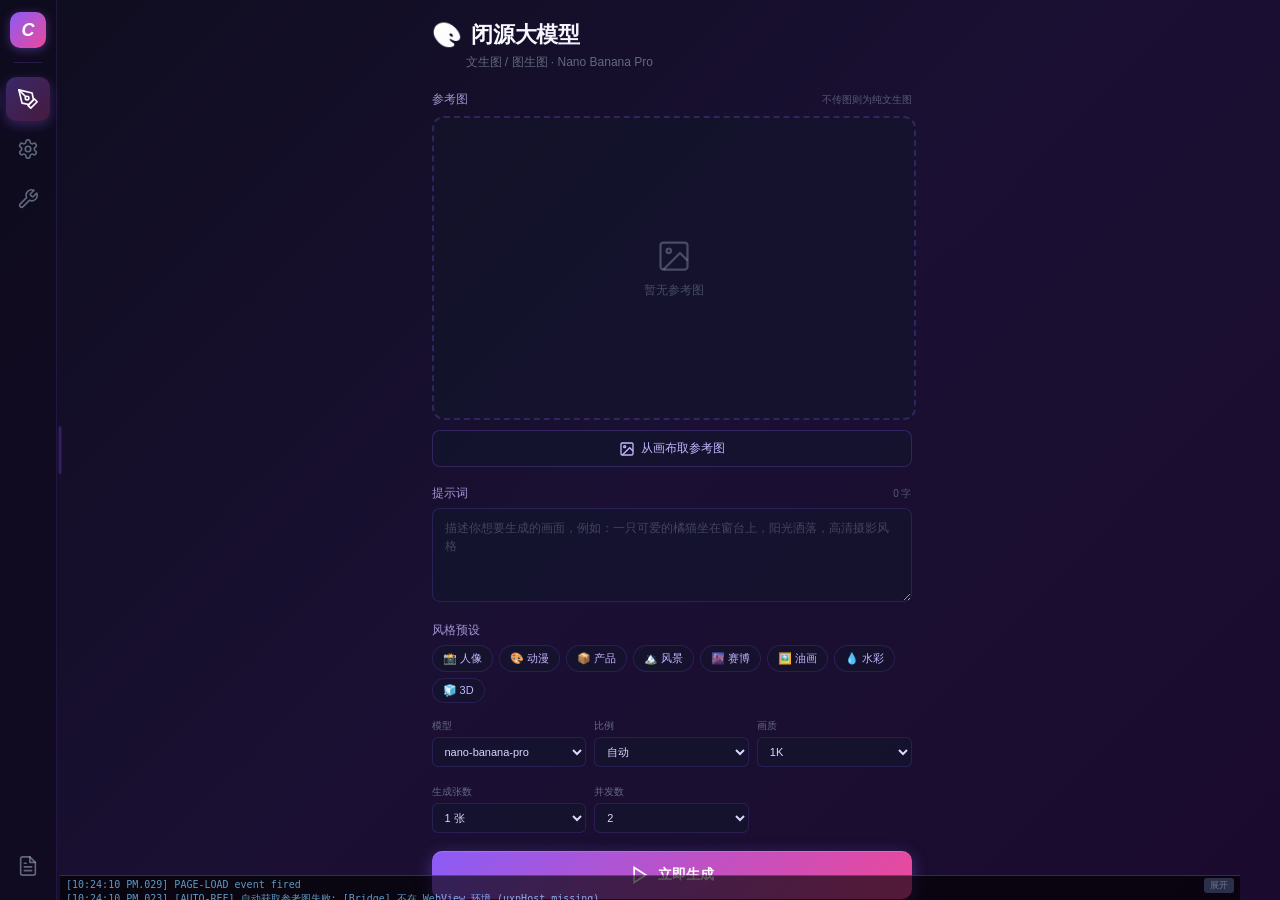
==== commit 91277031: "feat: v1.7.0 并发任务队列 + 一次多张 + 选区对齐返图 + 分级日志落盘 - 并发任务队列：generateImage 重构为多任务队列，并发上限可配(1/2/3)，任务卡片独立状态/" ====
--- a/app.html
+++ b/app.html
@@ -4,12 +4,12 @@
   <meta charset="UTF-8" />
   <meta name="viewport" content="width=device-width, initial-scale=1.0" />
   <title>CosAI-v6</title>
-  <link rel="stylesheet" href="app.css" />
+  <!-- 手写 UI 使用内联样式，不再加载 React 版 app.css，避免类名冲突 -->
   <style>
     html, body { margin:0; padding:0; width:100%; height:100%; overflow:hidden; background:#1a1a2e; }
     #root { width:100%; height:100%; }
     #cosai-dbg {
-      position: fixed; left:0; right:0; bottom:0; z-index: 999999;
+      position: fixed; right: 40px; bottom: 0; left: 60px;
       background: rgba(0,0,0,.92); color: #7dd3fc;
       font: 10px/1.4 ui-monospace, Menlo, monospace;
       padding: 4px 6px; max-height: 110px; overflow: auto;
@@ -17,6 +17,7 @@
       border-top: 1px solid #334155;
       pointer-events: auto;
       transition: max-height .2s ease, padding .2s ease;
+      z-index: 999990;
     }
     #cosai-dbg.collapsed {
       max-height: 20px;
@@ -82,6 +83,1309 @@
       font-size: 16px; cursor: pointer; line-height: 1;
     }
     #cosai-ai-test-panel .close-btn:hover { color: #fff; }
+
+    /* ===== AI 绘画面板（HHPS 闭源大模型风格） ===== */
+    #cosai-draw-panel {
+      display: none;
+      position: fixed;
+      top: 50px;
+      left: 50%;
+      transform: translateX(-50%);
+      width: 340px;
+      z-index: 999998;
+      font-family: -apple-system, BlinkMacSystemFont, 'Segoe UI', 'PingFang SC', 'Microsoft YaHei', sans-serif;
+    }
+    .draw-close-btn {
+      position: absolute; top: 8px; right: 8px;
+      background: none; border: none; color: rgba(196, 181, 253, 0.5);
+      font-size: 18px; cursor: pointer; line-height: 1;
+      z-index: 10; width: 28px; height: 28px;
+      display: flex; align-items: center; justify-content: center;
+      border-radius: 6px; transition: all 0.15s;
+    }
+    .draw-close-btn:hover { color: #fff; background: rgba(255,255,255,0.1); }
+
+    .draw-card {
+      background: linear-gradient(160deg, #1e1b4b 0%, #2e1065 50%, #3b0764 100%);
+      border-radius: 18px;
+      padding: 20px;
+      border: 1px solid rgba(139, 92, 246, 0.25);
+      box-shadow: 0 12px 40px rgba(0, 0, 0, 0.4),
+                  0 0 0 1px rgba(255, 255, 255, 0.04) inset,
+                  0 1px 0 rgba(255, 255, 255, 0.06) inset;
+    }
+
+    .draw-header {
+      display: flex; align-items: center; gap: 12px; margin-bottom: 16px;
+    }
+    .draw-icon-wrap {
+      width: 46px; height: 46px;
+      background: linear-gradient(135deg, #8b5cf6, #ec4899);
+      border-radius: 12px;
+      display: flex; align-items: center; justify-content: center;
+      color: #fff;
+      box-shadow: 0 4px 16px rgba(139, 92, 246, 0.4);
+    }
+    .draw-icon { width: 22px; height: 22px; }
+    .draw-title-group { flex: 1; }
+    .draw-title {
+      font-size: 17px; font-weight: 700; color: #fff;
+      margin: 0; letter-spacing: -0.3px;
+      background: linear-gradient(135deg, #fff, #ddd6fe);
+      -webkit-background-clip: text;
+      -webkit-text-fill-color: transparent;
+      background-clip: text;
+    }
+    .draw-subtitle {
+      font-size: 11px; color: rgba(196, 181, 253, 0.6);
+      margin: 2px 0 0 0; font-weight: 400;
+    }
+
+    /* 上传区域 */
+    .draw-upload-area {
+      position: relative;
+      width: 100%;
+      aspect-ratio: 16 / 10;
+      background: rgba(15, 23, 42, 0.5);
+      border: 2px dashed rgba(139, 92, 246, 0.3);
+      border-radius: 12px;
+      overflow: hidden;
+      margin-bottom: 10px;
+      transition: border-color 0.2s;
+    }
+    .draw-upload-area:hover { border-color: rgba(139, 92, 246, 0.5); }
+    .draw-upload-placeholder {
+      width: 100%; height: 100%;
+      display: flex; flex-direction: column;
+      align-items: center; justify-content: center;
+      gap: 6px;
+    }
+    .draw-upload-icon { font-size: 32px; opacity: 0.6; }
+    .draw-upload-text {
+      font-size: 12px; color: rgba(196, 181, 253, 0.7);
+      font-weight: 500;
+    }
+    .draw-upload-hint {
+      font-size: 10px; color: rgba(148, 163, 184, 0.5);
+    }
+    .draw-upload-preview {
+      width: 100%; height: 100%;
+      object-fit: contain;
+      display: block;
+    }
+    .draw-upload-remove {
+      position: absolute; top: 6px; right: 6px;
+      width: 24px; height: 24px;
+      background: rgba(0, 0, 0, 0.6);
+      border: none; border-radius: 50%;
+      color: #fff; cursor: pointer;
+      display: flex; align-items: center; justify-content: center;
+      transition: background 0.15s;
+    }
+    .draw-upload-remove:hover { background: rgba(220, 38, 38, 0.8); }
+
+    /* 取画布图按钮 */
+    .draw-get-canvas-btn {
+      width: 100%;
+      display: flex; align-items: center; justify-content: center; gap: 6px;
+      padding: 9px 12px;
+      background: rgba(15, 23, 42, 0.6);
+      border: 1px solid rgba(139, 92, 246, 0.25);
+      border-radius: 8px;
+      color: #c4b5fd;
+      font-size: 12px; font-weight: 500;
+      cursor: pointer;
+      font-family: inherit;
+      transition: all 0.15s;
+      margin-bottom: 14px;
+    }
+    .draw-get-canvas-btn:hover {
+      background: rgba(30, 27, 75, 0.8);
+      border-color: rgba(167, 139, 250, 0.4);
+      color: #ddd6fe;
+    }
+
+    /* 标签通用 */
+    .draw-label {
+      display: flex; align-items: center; justify-content: space-between;
+      font-size: 11px; font-weight: 500;
+      color: rgba(196, 181, 253, 0.8);
+      margin-bottom: 6px;
+      letter-spacing: 0.2px;
+    }
+    .draw-label-hint {
+      font-size: 10px; color: rgba(148, 163, 184, 0.5);
+      font-weight: 400;
+    }
+
+    /* 提示词输入 */
+    .draw-prompt-section { margin-bottom: 12px; }
+    .draw-prompt-input {
+      width: 100%; box-sizing: border-box;
+      background: rgba(15, 23, 42, 0.6);
+      border: 1px solid rgba(139, 92, 246, 0.25);
+      color: #e0e7ff;
+      padding: 10px 12px;
+      border-radius: 8px;
+      font-size: 12px;
+      font-family: inherit;
+      line-height: 1.5;
+      resize: vertical;
+      transition: border-color 0.2s, box-shadow 0.2s;
+    }
+    .draw-prompt-input:focus {
+      outline: none;
+      border-color: #a78bfa;
+      box-shadow: 0 0 0 3px rgba(167, 139, 250, 0.12);
+    }
+    .draw-prompt-input::placeholder { color: rgba(148, 163, 184, 0.4); }
+
+    /* 预设标签 */
+    .draw-presets-section { margin-bottom: 14px; }
+    .draw-preset-tags {
+      display: flex; flex-wrap: wrap; gap: 6px;
+    }
+    .draw-preset-tag {
+      padding: 5px 10px;
+      background: rgba(15, 23, 42, 0.5);
+      border: 1px solid rgba(139, 92, 246, 0.2);
+      border-radius: 16px;
+      font-size: 11px;
+      color: #c4b5fd;
+      cursor: pointer;
+      font-family: inherit;
+      transition: all 0.15s;
+      white-space: nowrap;
+    }
+    .draw-preset-tag:hover {
+      background: rgba(139, 92, 246, 0.2);
+      border-color: rgba(167, 139, 250, 0.4);
+      transform: translateY(-1px);
+    }
+    .draw-preset-tag:active { transform: translateY(0); }
+
+    /* 参数设置 */
+    .draw-params {
+      display: grid;
+      grid-template-columns: 1fr 1fr 1fr;
+      gap: 8px;
+      margin-bottom: 16px;
+    }
+    .draw-param-item {
+      display: flex; flex-direction: column; gap: 4px;
+    }
+    .draw-param-label {
+      font-size: 10px; color: rgba(148, 163, 184, 0.6);
+      font-weight: 500;
+    }
+    .draw-param-select {
+      width: 100%; box-sizing: border-box;
+      background: rgba(15, 23, 42, 0.6);
+      border: 1px solid rgba(139, 92, 246, 0.2);
+      color: #ddd6fe;
+      padding: 7px 8px;
+      border-radius: 6px;
+      font-size: 11px;
+      font-family: inherit;
+      cursor: pointer;
+      transition: border-color 0.15s;
+    }
+    .draw-param-select:focus {
+      outline: none; border-color: #a78bfa;
+    }
+
+    /* 生成按钮 */
+    .draw-generate-btn {
+      width: 100%;
+      display: flex; align-items: center; justify-content: center; gap: 8px;
+      padding: 13px 16px;
+      background: linear-gradient(135deg, #8b5cf6, #ec4899);
+      border: none;
+      border-radius: 10px;
+      color: #fff;
+      font-size: 14px; font-weight: 700;
+      cursor: pointer;
+      font-family: inherit;
+      transition: all 0.2s;
+      box-shadow: 0 4px 16px rgba(139, 92, 246, 0.4),
+                  0 1px 0 rgba(255, 255, 255, 0.2) inset;
+    }
+    .draw-generate-btn:hover {
+      transform: translateY(-1px);
+      box-shadow: 0 6px 20px rgba(139, 92, 246, 0.5),
+                  0 1px 0 rgba(255, 255, 255, 0.25) inset;
+    }
+    .draw-generate-btn:active { transform: translateY(0); }
+    .draw-generate-btn:disabled {
+      opacity: 0.5; cursor: not-allowed;
+      transform: none !important;
+    }
+    .draw-gen-icon { width: 18px; height: 18px; }
+
+    /* 进度条 */
+    .draw-progress {
+      margin-top: 12px;
+      display: flex; flex-direction: column; gap: 6px;
+    }
+    .draw-progress-bar {
+      width: 100%; height: 4px;
+      background: rgba(15, 23, 42, 0.5);
+      border-radius: 2px;
+      overflow: hidden;
+    }
+    .draw-progress-fill {
+      height: 100%;
+      background: linear-gradient(90deg, #8b5cf6, #ec4899);
+      border-radius: 2px;
+      transition: width 0.3s ease;
+    }
+    .draw-progress-text {
+      font-size: 10px; color: rgba(196, 181, 253, 0.6);
+      text-align: center;
+    }
+
+    /* ===== GRS 配置卡片（HHPS 风格） ===== */
+    .grs-config-card {
+      background: linear-gradient(145deg, #1e1b4b 0%, #312e81 100%);
+      border-radius: 16px;
+      padding: 18px;
+      border: 1px solid rgba(129, 140, 248, 0.2);
+      box-shadow: 0 8px 32px rgba(0, 0, 0, 0.3),
+                  0 0 0 0.5px rgba(255, 255, 255, 0.05) inset;
+    }
+    .grs-config-header {
+      display: flex; align-items: center; gap: 12px; margin-bottom: 14px;
+    }
+    .grs-config-icon {
+      width: 40px; height: 40px;
+      background: linear-gradient(135deg, #8b5cf6, #6366f1);
+      border-radius: 10px;
+      display: flex; align-items: center; justify-content: center;
+      font-size: 20px;
+      box-shadow: 0 4px 12px rgba(99, 102, 241, 0.4);
+    }
+    .grs-config-title-group { flex: 1; }
+    .grs-config-title {
+      font-size: 16px; font-weight: 700; color: #fff;
+      margin: 0; letter-spacing: -0.2px;
+    }
+    .grs-config-subtitle {
+      font-size: 11px; color: rgba(196, 181, 253, 0.7);
+      margin: 2px 0 0 0; font-weight: 400;
+    }
+
+    .grs-config-form {
+      margin-top: 14px;
+      display: flex; flex-direction: column; gap: 12px;
+    }
+    .grs-field {
+      display: flex; flex-direction: column; gap: 6px;
+    }
+    .grs-field-label {
+      font-size: 11px; color: rgba(196, 181, 253, 0.8);
+      font-weight: 500; letter-spacing: 0.2px;
+    }
+    .grs-field-input {
+      width: 100%; box-sizing: border-box;
+      background: rgba(15, 23, 42, 0.6);
+      border: 1px solid rgba(99, 102, 241, 0.25);
+      color: #e0e7ff;
+      padding: 9px 12px;
+      border-radius: 8px;
+      font-size: 12px;
+      font-family: inherit;
+      transition: border-color 0.2s, box-shadow 0.2s;
+    }
+    .grs-field-input:focus {
+      outline: none;
+      border-color: #818cf8;
+      box-shadow: 0 0 0 3px rgba(129, 140, 248, 0.15);
+    }
+    .grs-field-input::placeholder {
+      color: rgba(148, 163, 184, 0.4);
+    }
+    .grs-field-input-wrap {
+      position: relative;
+    }
+    .grs-field-input-wrap .grs-field-input {
+      padding-right: 36px;
+    }
+    .grs-field-toggle {
+      position: absolute; right: 8px; top: 50%;
+      transform: translateY(-50%);
+      background: none; border: none;
+      color: rgba(148, 163, 184, 0.5);
+      cursor: pointer; padding: 4px;
+      display: flex; align-items: center; justify-content: center;
+      border-radius: 4px;
+      transition: color 0.2s;
+    }
+    .grs-field-toggle:hover { color: #a5b4fc; }
+
+    .grs-config-actions {
+      display: flex; gap: 8px; margin-top: 16px;
+    }
+    .grs-btn {
+      flex: 1;
+      display: flex; align-items: center; justify-content: center; gap: 6px;
+      padding: 10px 14px;
+      border-radius: 8px;
+      font-size: 12px; font-weight: 600;
+      cursor: pointer;
+      border: none;
+      font-family: inherit;
+      transition: all 0.2s;
+    }
+    .grs-btn--primary {
+      background: linear-gradient(135deg, #8b5cf6, #6366f1);
+      color: #fff;
+      box-shadow: 0 4px 12px rgba(99, 102, 241, 0.4);
+    }
+    .grs-btn--primary:hover {
+      transform: translateY(-1px);
+      box-shadow: 0 6px 16px rgba(99, 102, 241, 0.5);
+    }
+    .grs-btn--primary:active {
+      transform: translateY(0);
+    }
+    .grs-btn--secondary {
+      background: rgba(15, 23, 42, 0.6);
+      color: #c7d2fe;
+      border: 1px solid rgba(99, 102, 241, 0.25);
+    }
+    .grs-btn--secondary:hover {
+      background: rgba(30, 27, 75, 0.8);
+      border-color: rgba(129, 140, 248, 0.4);
+    }
+    .grs-btn:disabled {
+      opacity: 0.5; cursor: not-allowed; transform: none !important;
+    }
+
+    .grs-status {
+      margin-top: 12px;
+      padding: 8px 12px;
+      background: rgba(15, 23, 42, 0.5);
+      border-radius: 6px;
+      font-size: 11px;
+      color: rgba(196, 181, 253, 0.7);
+      text-align: center;
+      border: 1px solid rgba(99, 102, 241, 0.15);
+      line-height: 1.5;
+      white-space: pre-wrap;
+    }
+    .grs-status.success {
+      color: #34d399;
+      border-color: rgba(52, 211, 153, 0.3);
+      background: rgba(6, 78, 59, 0.3);
+    }
+    .grs-status.error {
+      color: #f87171;
+      border-color: rgba(248, 113, 113, 0.3);
+      background: rgba(127, 29, 29, 0.3);
+    }
+    .grs-status.loading {
+      color: #fbbf24;
+      border-color: rgba(251, 191, 36, 0.3);
+      background: rgba(120, 53, 15, 0.3);
+    }
+
+    /* ===== 积分卡（Claude Usage 风格进度条） ===== */
+    #cosai-credit-card {
+      background: #000;
+      border-radius: 12px;
+      padding: 12px 14px 14px;
+      margin-bottom: 12px;
+      color: #fff;
+      font-weight: 300;
+      user-select: none;
+      box-shadow: 0 0 0 0.5px rgba(255,255,255,0.06) inset;
+    }
+    #cosai-credit-card .uc-head {
+      display: flex; align-items: center; gap: 8px; margin-bottom: 8px;
+    }
+    #cosai-credit-card .uc-logo {
+      width: 20px; height: 20px;
+      filter: drop-shadow(0 0 6px rgba(255,255,255,0.25));
+    }
+    #cosai-credit-card .uc-title {
+      font-size: 15px; font-weight: 600; letter-spacing: -0.2px; flex: 1;
+    }
+    #cosai-credit-card .uc-refresh {
+      background: none; border: none; color: rgba(255,255,255,0.3);
+      width: 18px; height: 18px; padding: 0; cursor: pointer;
+      transition: color 0.15s;
+    }
+    #cosai-credit-card .uc-refresh:hover { color: rgba(255,255,255,0.7); }
+    #cosai-credit-card .uc-refresh svg { width: 12px; height: 12px; display: block; }
+    #cosai-credit-card .uc-refresh.spinning { animation: uc-spin 0.8s linear infinite; }
+    @keyframes uc-spin { to { transform: rotate(360deg); } }
+
+    #cosai-credit-card .uc-row {
+      display: flex; justify-content: space-between; align-items: baseline; margin-top: 2px;
+    }
+    #cosai-credit-card .uc-row--top { margin-top: 10px; }
+    #cosai-credit-card .uc-label {
+      font-size: 12px; color: rgba(255,255,255,0.6); font-weight: 400;
+    }
+    #cosai-credit-card .uc-meta {
+      font-size: 11px; color: rgba(255,255,255,0.4); font-weight: 300;
+    }
+    /* 总积分大数字 */
+    #cosai-credit-card .uc-total-row {
+      display: flex; justify-content: space-between; align-items: baseline;
+      margin: 6px 0 2px;
+    }
+    #cosai-credit-card .uc-total-label {
+      font-size: 12px; color: rgba(255,255,255,0.6); font-weight: 400;
+    }
+    #cosai-credit-card .uc-total-val {
+      font-size: 18px; font-weight: 700; color: #fff;
+      letter-spacing: -0.3px;
+      text-shadow: 0 0 8px rgba(255,255,255,0.15);
+    }
+    #cosai-credit-card .uc-total-sub {
+      font-size: 10px; color: rgba(255,255,255,0.35); font-weight: 300;
+      margin-top: -2px; text-align: right;
+    }
+    #cosai-credit-card .uc-divider {
+      height: 1px; background: rgba(255,255,255,0.08);
+      margin: 8px 0 6px;
+    }
+    #cosai-credit-card .uc-track {
+      width: 100%; height: 6px; background: rgba(255,255,255,0.1);
+      border-radius: 3px; margin-top: 4px; overflow: hidden;
+    }
+    #cosai-credit-card .uc-bar {
+      height: 100%; border-radius: 3px; width: 0%;
+      transition: width 0.6s cubic-bezier(0.22, 1, 0.36, 1);
+    }
+    #cosai-credit-card .uc-bar--orange {
+      background: linear-gradient(90deg, #ff6b35, #ff3d00);
+      box-shadow: 0 0 6px rgba(255,61,0,0.35);
+    }
+    #cosai-credit-card .uc-bar--green {
+      background: linear-gradient(90deg, #34d399, #10b981);
+      box-shadow: 0 0 6px rgba(16,185,129,0.35);
+    }
+    #cosai-credit-card .uc-pct {
+      font-size: 12px; font-weight: 500; margin-top: 2px;
+    }
+    #cosai-credit-card .uc-pct--orange { color: #ff7a45; }
+    #cosai-credit-card .uc-pct--green { color: #34d399; }
+
+    #cosai-credit-card.loading .uc-bar {
+      background: linear-gradient(90deg, rgba(255,255,255,0.1) 25%, rgba(255,255,255,0.2) 50%, rgba(255,255,255,0.1) 75%);
+      background-size: 200% 100%;
+      animation: uc-shimmer 1.2s infinite;
+      box-shadow: none;
+    }
+    @keyframes uc-shimmer {
+      0% { background-position: 200% 0; }
+      100% { background-position: -200% 0; }
+    }
+    /* ===== 积分卡结束 ===== */
+
+    /* ===== CosAI 主界面（三栏布局） ===== */
+    html, body {
+      margin: 0; padding: 0;
+      height: 100%; width: 100%;
+      overflow: hidden;
+    }
+    #cosai-main-ui {
+      display: flex;
+      width: 100%;
+      height: 100%;
+      background: linear-gradient(135deg, #0f0d1f 0%, #1a1033 50%, #1a0b2e 100%);
+      font-family: -apple-system, BlinkMacSystemFont, 'Segoe UI', 'PingFang SC', 'Microsoft YaHei', sans-serif;
+      color: #e0e7ff;
+      overflow: hidden;
+      position: relative;
+      z-index: 1;
+    }
+
+    /* 左侧图标栏 */
+    .cosai-sidebar {
+      width: 56px;
+      flex-shrink: 0;
+      background: rgba(15, 10, 30, 0.8);
+      border-right: 1px solid rgba(139, 92, 246, 0.15);
+      display: flex;
+      flex-direction: column;
+      align-items: center;
+      padding: 12px 0;
+      gap: 6px;
+    }
+    .cosai-sidebar-logo {
+      width: 36px; height: 36px;
+      background: linear-gradient(135deg, #8b5cf6, #ec4899);
+      border-radius: 10px;
+      display: flex; align-items: center; justify-content: center;
+      margin-bottom: 4px;
+      box-shadow: 0 2px 10px rgba(139, 92, 246, 0.4);
+    }
+    .cosai-logo-text {
+      font-size: 18px; font-weight: 800; color: #fff;
+      font-style: italic;
+    }
+    .cosai-sidebar-divider {
+      width: 28px; height: 1px;
+      background: rgba(139, 92, 246, 0.2);
+      margin: 4px 0 8px;
+    }
+    .cosai-sidebar-btn {
+      width: 44px; height: 44px;
+      background: transparent;
+      border: none;
+      border-radius: 10px;
+      color: rgba(148, 163, 184, 0.6);
+      cursor: pointer;
+      display: flex; align-items: center; justify-content: center;
+      transition: all 0.2s ease;
+      position: relative;
+      -webkit-appearance: none;
+      appearance: none;
+      outline: none;
+    }
+    .cosai-sidebar-btn svg {
+      width: 22px; height: 22px;
+      stroke-width: 1.8;
+      pointer-events: none;
+    }
+    .cosai-sidebar-btn:hover {
+      background: rgba(139, 92, 246, 0.18);
+      color: #ddd6fe;
+      transform: scale(1.05);
+    }
+    .cosai-sidebar-btn:active {
+      transform: scale(0.95);
+    }
+    .cosai-sidebar-btn:focus-visible {
+      box-shadow: 0 0 0 2px rgba(139, 92, 246, 0.5);
+    }
+    .cosai-sidebar-btn.active {
+      background: linear-gradient(135deg, rgba(139, 92, 246, 0.35), rgba(236, 72, 153, 0.25));
+      color: #fff;
+      box-shadow: 0 4px 12px rgba(139, 92, 246, 0.3);
+    }
+    .cosai-sidebar-btn.active::before {
+      content: '';
+      position: absolute;
+      left: -12px; top: 50%;
+      transform: translateY(-50%);
+      width: 3px; height: 22px;
+      background: linear-gradient(180deg, #8b5cf6, #ec4899);
+      border-radius: 0 2px 2px 0;
+      box-shadow: 0 0 6px rgba(139, 92, 246, 0.6);
+    }
+    .cosai-sidebar-spacer {
+      flex: 1;
+    }
+
+    /* 可拖动分隔线 */
+    .cosai-divider {
+      width: 6px;
+      flex-shrink: 0;
+      cursor: col-resize;
+      background: transparent;
+      position: relative;
+      transition: background 0.15s;
+      z-index: 10;
+    }
+    .cosai-divider::before {
+      content: '';
+      position: absolute;
+      left: 50%;
+      top: 50%;
+      transform: translate(-50%, -50%);
+      width: 3px;
+      height: 48px;
+      background: rgba(139, 92, 246, 0.25);
+      border-radius: 2px;
+      transition: all 0.2s ease;
+    }
+    .cosai-divider:hover,
+    .cosai-divider.dragging {
+      background: rgba(139, 92, 246, 0.1);
+    }
+    .cosai-divider:hover::before,
+    .cosai-divider.dragging::before {
+      width: 4px;
+      height: 64px;
+      background: linear-gradient(180deg, #8b5cf6, #ec4899);
+      box-shadow: 0 0 8px rgba(139, 92, 246, 0.5);
+    }
+    .cosai-divider:active::before {
+      transform: translate(-50%, -50%) scaleX(1.2);
+    }
+
+    /* 中间主面板 */
+    .cosai-main-panel {
+      flex: 1;
+      min-width: 0;
+      overflow-y: auto;
+      overflow-x: hidden;
+      padding: 20px 24px;
+      scrollbar-width: thin;
+      scrollbar-color: rgba(139, 92, 246, 0.3) transparent;
+      -webkit-overflow-scrolling: touch;
+      scroll-behavior: smooth;
+    }
+    .cosai-main-panel::-webkit-scrollbar { width: 6px; }
+    .cosai-main-panel::-webkit-scrollbar-track { background: transparent; }
+    .cosai-main-panel::-webkit-scrollbar-thumb {
+      background: rgba(139, 92, 246, 0.3);
+      border-radius: 3px;
+    }
+
+    .cosai-panel {
+      max-width: 480px;
+      margin: 0 auto;
+      animation: cosai-fade-in 0.25s ease-out;
+    }
+    @keyframes cosai-fade-in {
+      from { opacity: 0; transform: translateY(6px); }
+      to { opacity: 1; transform: translateY(0); }
+    }
+
+    .cosai-panel-header {
+      margin-bottom: 20px;
+    }
+    .cosai-panel-title {
+      font-size: 22px; font-weight: 700;
+      margin: 0;
+      display: flex; align-items: center; gap: 10px;
+      background: linear-gradient(135deg, #fff 0%, #ddd6fe 100%);
+      -webkit-background-clip: text;
+      -webkit-text-fill-color: transparent;
+      background-clip: text;
+      letter-spacing: -0.3px;
+    }
+    .cosai-panel-title-icon { font-size: 24px; }
+    .cosai-panel-subtitle {
+      font-size: 12px; color: rgba(148, 163, 184, 0.6);
+      margin: 4px 0 0 34px;
+    }
+
+    /* 参考图区域 */
+    .cosai-ref-area {
+      margin-bottom: 18px;
+    }
+    .cosai-ref-label {
+      display: flex; align-items: center; justify-content: space-between;
+      font-size: 12px; font-weight: 500;
+      color: rgba(196, 181, 253, 0.8);
+      margin-bottom: 8px;
+    }
+    .cosai-ref-hint {
+      font-size: 10px; color: rgba(148, 163, 184, 0.5);
+      font-weight: 400;
+    }
+    .cosai-ref-box {
+      position: relative;
+      width: 100%;
+      aspect-ratio: 16 / 10;
+      background: rgba(15, 23, 42, 0.4);
+      border: 2px dashed rgba(139, 92, 246, 0.25);
+      border-radius: 12px;
+      overflow: hidden;
+      margin-bottom: 10px;
+      transition: border-color 0.2s;
+    }
+    .cosai-ref-placeholder {
+      width: 100%; height: 100%;
+      display: flex; flex-direction: column;
+      align-items: center; justify-content: center;
+      gap: 8px;
+      color: rgba(148, 163, 184, 0.4);
+    }
+    .cosai-ref-placeholder span {
+      font-size: 12px;
+    }
+    .cosai-ref-img {
+      width: 100%; height: 100%;
+      object-fit: contain;
+    }
+    .cosai-ref-remove {
+      position: absolute; top: 8px; right: 8px;
+      width: 26px; height: 26px;
+      background: rgba(0, 0, 0, 0.6);
+      border: none; border-radius: 50%;
+      color: #fff; cursor: pointer;
+      display: flex; align-items: center; justify-content: center;
+      transition: background 0.15s;
+    }
+    .cosai-ref-remove:hover { background: rgba(220, 38, 38, 0.8); }
+
+    /* 按钮通用 */
+    .cosai-btn {
+      display: inline-flex; align-items: center; justify-content: center; gap: 6px;
+      padding: 9px 14px;
+      border-radius: 8px;
+      font-size: 12px; font-weight: 500;
+      cursor: pointer;
+      border: none;
+      font-family: inherit;
+      transition: all 0.15s;
+    }
+    .cosai-btn--full { width: 100%; }
+    .cosai-btn--ghost {
+      background: rgba(15, 23, 42, 0.5);
+      border: 1px solid rgba(139, 92, 246, 0.25);
+      color: #c4b5fd;
+    }
+    .cosai-btn--ghost:hover {
+      background: rgba(30, 27, 75, 0.7);
+      border-color: rgba(167, 139, 250, 0.4);
+    }
+    .cosai-btn--primary {
+      background: linear-gradient(135deg, #8b5cf6, #ec4899);
+      color: #fff;
+      font-weight: 600;
+      box-shadow: 0 4px 12px rgba(139, 92, 246, 0.35);
+    }
+    .cosai-btn--primary:hover {
+      transform: translateY(-1px);
+      box-shadow: 0 6px 16px rgba(139, 92, 246, 0.45);
+    }
+    .cosai-btn--secondary {
+      background: rgba(15, 23, 42, 0.5);
+      border: 1px solid rgba(139, 92, 246, 0.25);
+      color: #c4b5fd;
+    }
+    .cosai-btn--secondary:hover {
+      background: rgba(30, 27, 75, 0.7);
+      border-color: rgba(167, 139, 250, 0.4);
+    }
+    .cosai-btn:disabled {
+      opacity: 0.5; cursor: not-allowed;
+      transform: none !important;
+    }
+
+    /* 表单区域 */
+    .cosai-form-section {
+      margin-bottom: 16px;
+    }
+    .cosai-form-label {
+      display: flex; align-items: center; justify-content: space-between;
+      font-size: 12px; font-weight: 500;
+      color: rgba(196, 181, 253, 0.8);
+      margin-bottom: 6px;
+    }
+    .cosai-form-count {
+      font-size: 10px; color: rgba(148, 163, 184, 0.5);
+      font-weight: 400;
+    }
+    .cosai-prompt-input {
+      width: 100%; box-sizing: border-box;
+      background: rgba(15, 23, 42, 0.5);
+      border: 1px solid rgba(139, 92, 246, 0.2);
+      color: #e0e7ff;
+      padding: 10px 12px;
+      border-radius: 8px;
+      font-size: 12px;
+      font-family: inherit;
+      line-height: 1.5;
+      resize: vertical;
+      transition: border-color 0.2s, box-shadow 0.2s;
+    }
+    .cosai-prompt-input:focus {
+      outline: none;
+      border-color: #a78bfa;
+      box-shadow: 0 0 0 3px rgba(167, 139, 250, 0.1);
+    }
+    .cosai-prompt-input::placeholder { color: rgba(148, 163, 184, 0.35); }
+
+    /* 预设标签 */
+    .cosai-preset-tags {
+      display: flex; flex-wrap: wrap; gap: 6px;
+    }
+    .cosai-preset-tag {
+      padding: 5px 10px;
+      background: rgba(15, 23, 42, 0.4);
+      border: 1px solid rgba(139, 92, 246, 0.18);
+      border-radius: 14px;
+      font-size: 11px;
+      color: #c4b5fd;
+      cursor: pointer;
+      font-family: inherit;
+      transition: all 0.15s;
+      white-space: nowrap;
+    }
+    .cosai-preset-tag:hover {
+      background: rgba(139, 92, 246, 0.18);
+      border-color: rgba(167, 139, 250, 0.35);
+      transform: translateY(-1px);
+    }
+    .cosai-preset-tag.active {
+      background: linear-gradient(135deg, rgba(139, 92, 246, 0.3), rgba(236, 72, 153, 0.2));
+      border-color: rgba(167, 139, 250, 0.5);
+      color: #fff;
+      box-shadow: 0 2px 8px rgba(139, 92, 246, 0.2);
+    }
+
+    /* 参数行 */
+    .cosai-param-row {
+      display: grid;
+      grid-template-columns: 1fr 1fr 1fr;
+      gap: 8px;
+      margin-bottom: 18px;
+    }
+    .cosai-param-item {
+      display: flex; flex-direction: column; gap: 4px;
+    }
+    .cosai-param-label {
+      font-size: 10px; color: rgba(148, 163, 184, 0.6);
+      font-weight: 500;
+    }
+    .cosai-param-select {
+      width: 100%; box-sizing: border-box;
+      background: rgba(15, 23, 42, 0.5);
+      border: 1px solid rgba(139, 92, 246, 0.18);
+      color: #ddd6fe;
+      padding: 7px 8px;
+      border-radius: 6px;
+      font-size: 11px;
+      font-family: inherit;
+      cursor: pointer;
+      transition: border-color 0.15s;
+    }
+    .cosai-param-select:focus {
+      outline: none; border-color: #a78bfa;
+    }
+
+    /* 生成按钮 */
+    .cosai-generate-btn {
+      width: 100%;
+      display: flex; align-items: center; justify-content: center; gap: 8px;
+      padding: 14px 16px;
+      background: linear-gradient(135deg, #8b5cf6, #ec4899);
+      border: none;
+      border-radius: 10px;
+      color: #fff;
+      font-size: 14px; font-weight: 700;
+      cursor: pointer;
+      font-family: inherit;
+      transition: all 0.2s;
+      box-shadow: 0 4px 16px rgba(139, 92, 246, 0.4),
+                  0 1px 0 rgba(255, 255, 255, 0.15) inset;
+    }
+    .cosai-generate-btn:hover {
+      transform: translateY(-1px);
+      box-shadow: 0 6px 20px rgba(139, 92, 246, 0.5),
+                  0 1px 0 rgba(255, 255, 255, 0.2) inset;
+    }
+    .cosai-generate-btn:active { transform: translateY(0); }
+    .cosai-generate-btn:disabled {
+      opacity: 0.5; cursor: not-allowed;
+      transform: none !important;
+    }
+
+    /* 进度条 */
+    .cosai-progress {
+      margin-top: 12px;
+      display: flex; flex-direction: column; gap: 6px;
+    }
+    .cosai-progress-bar {
+      width: 100%; height: 4px;
+      background: rgba(15, 23, 42, 0.4);
+      border-radius: 2px;
+      overflow: hidden;
+    }
+    .cosai-progress-fill {
+      height: 100%;
+      background: linear-gradient(90deg, #8b5cf6, #ec4899);
+      border-radius: 2px;
+      transition: width 0.3s ease;
+    }
+    .cosai-progress-text {
+      font-size: 10px; color: rgba(196, 181, 253, 0.6);
+      text-align: center;
+    }
+
+    /* 配置面板输入框 */
+    .cosai-input {
+      width: 100%; box-sizing: border-box;
+      background: rgba(15, 23, 42, 0.5);
+      border: 1px solid rgba(139, 92, 246, 0.2);
+      color: #e0e7ff;
+      padding: 9px 12px;
+      border-radius: 8px;
+      font-size: 12px;
+      font-family: inherit;
+      transition: border-color 0.2s, box-shadow 0.2s;
+    }
+    .cosai-input:focus {
+      outline: none;
+      border-color: #a78bfa;
+      box-shadow: 0 0 0 3px rgba(167, 139, 250, 0.1);
+    }
+    .cosai-input::placeholder { color: rgba(148, 163, 184, 0.35); }
+    .cosai-input-wrap {
+      position: relative;
+    }
+    .cosai-input-wrap .cosai-input {
+      padding-right: 38px;
+    }
+    .cosai-input-toggle {
+      position: absolute; right: 8px; top: 50%;
+      transform: translateY(-50%);
+      background: none; border: none;
+      color: rgba(148, 163, 184, 0.5);
+      cursor: pointer; padding: 4px;
+      display: flex; align-items: center; justify-content: center;
+      border-radius: 4px;
+      transition: color 0.2s;
+    }
+    .cosai-input-toggle:hover { color: #a5b4fc; }
+
+    .cosai-action-row {
+      display: flex; gap: 8px;
+      margin: 16px 0 12px;
+    }
+    .cosai-action-row .cosai-btn {
+      flex: 1;
+    }
+    .cosai-status {
+      padding: 8px 12px;
+      background: rgba(15, 23, 42, 0.4);
+      border-radius: 6px;
+      font-size: 11px;
+      color: rgba(196, 181, 253, 0.6);
+      text-align: center;
+      border: 1px solid rgba(139, 92, 246, 0.12);
+      line-height: 1.5;
+      white-space: pre-wrap;
+    }
+    .cosai-status.success {
+      color: #34d399;
+      border-color: rgba(52, 211, 153, 0.25);
+      background: rgba(6, 78, 59, 0.25);
+    }
+    .cosai-status.error {
+      color: #f87171;
+      border-color: rgba(248, 113, 113, 0.25);
+      background: rgba(127, 29, 29, 0.25);
+    }
+    .cosai-status.loading {
+      color: #fbbf24;
+      border-color: rgba(251, 191, 36, 0.25);
+      background: rgba(120, 53, 15, 0.25);
+    }
+
+    /* 工具卡片 */
+    .cosai-tools-grid {
+      display: grid;
+      grid-template-columns: 1fr 1fr;
+      gap: 10px;
+    }
+    .cosai-tool-card {
+      display: flex; flex-direction: column;
+      align-items: center; justify-content: center;
+      gap: 8px;
+      padding: 20px 12px;
+      background: linear-gradient(145deg, rgba(15, 23, 42, 0.5), rgba(30, 27, 75, 0.3));
+      border: 1px solid rgba(139, 92, 246, 0.2);
+      border-radius: 12px;
+      cursor: pointer;
+      font-family: inherit;
+      transition: all 0.2s ease;
+      position: relative;
+      overflow: hidden;
+    }
+    .cosai-tool-card::before {
+      content: '';
+      position: absolute;
+      top: 0; left: 0; right: 0;
+      height: 2px;
+      background: linear-gradient(90deg, transparent, rgba(139, 92, 246, 0.5), transparent);
+      opacity: 0;
+      transition: opacity 0.2s;
+    }
+    .cosai-tool-card:hover {
+      background: linear-gradient(145deg, rgba(30, 27, 75, 0.7), rgba(49, 27, 104, 0.5));
+      border-color: rgba(167, 139, 250, 0.4);
+      transform: translateY(-2px);
+      box-shadow: 0 8px 24px rgba(139, 92, 246, 0.15);
+    }
+    .cosai-tool-card:hover::before {
+      opacity: 1;
+    }
+    .cosai-tool-card:active {
+      transform: translateY(0);
+    }
+    .cosai-tool-card:disabled {
+      opacity: 0.5;
+      cursor: not-allowed;
+      transform: none !important;
+    }
+    .cosai-tool-icon {
+      font-size: 28px;
+      line-height: 1;
+    }
+    .cosai-tool-name {
+      font-size: 12px; color: #e0e7ff;
+      font-weight: 600;
+      letter-spacing: 0.2px;
+    }
+
+    /* 日志面板 */
+    .cosai-log-box {
+      background: rgba(0, 0, 0, 0.3);
+      border: 1px solid rgba(139, 92, 246, 0.15);
+      border-radius: 8px;
+      padding: 10px 12px;
+      height: 300px;
+      overflow-y: auto;
+      font-family: 'SF Mono', 'Menlo', monospace;
+      font-size: 11px;
+      line-height: 1.6;
+      color: #94a3b8;
+    }
+    .cosai-log-empty {
+      text-align: center;
+      color: rgba(148, 163, 184, 0.4);
+      padding: 40px 0;
+    }
+
+    /* 调用反馈区 */
+    .cosai-feedback {
+      margin-top: 12px;
+      background: rgba(8, 10, 20, 0.45);
+      border: 1px solid rgba(139, 92, 246, 0.18);
+      border-radius: 10px;
+      overflow: hidden;
+    }
+    .cosai-feedback-head {
+      display: flex;
+      align-items: center;
+      justify-content: space-between;
+      padding: 7px 12px;
+      background: rgba(139, 92, 246, 0.08);
+      border-bottom: 1px solid rgba(139, 92, 246, 0.12);
+    }
+    .cosai-feedback-title {
+      display: inline-flex;
+      align-items: center;
+      gap: 6px;
+      font-size: 11px;
+      font-weight: 600;
+      color: #c4b5fd;
+      letter-spacing: 0.3px;
+    }
+    .cosai-feedback-title-icon {
+      font-size: 12px;
+    }
+    .cosai-feedback-clear {
+      background: transparent;
+      border: 1px solid rgba(148, 163, 184, 0.25);
+      color: rgba(148, 163, 184, 0.85);
+      font-size: 10px;
+      padding: 2px 8px;
+      border-radius: 5px;
+      cursor: pointer;
+      transition: all .15s;
+      font-family: inherit;
+    }
+    .cosai-feedback-clear:hover {
+      border-color: rgba(139, 92, 246, 0.6);
+      color: #e0e7ff;
+    }
+    .cosai-feedback-body {
+      padding: 6px 10px;
+      max-height: 150px;
+      overflow-y: auto;
+      font-family: 'SF Mono', 'Menlo', monospace;
+      font-size: 10.5px;
+      line-height: 1.6;
+    }
+    .cosai-feedback-empty {
+      text-align: center;
+      color: rgba(148, 163, 184, 0.4);
+      padding: 14px 0;
+      font-family: inherit;
+    }
+    .cosai-fb-row {
+      display: flex;
+      gap: 8px;
+      align-items: flex-start;
+      padding: 2px 0;
+      border-bottom: 1px dashed rgba(139, 92, 246, 0.06);
+    }
+    .cosai-fb-time {
+      color: rgba(148, 163, 184, 0.5);
+      flex-shrink: 0;
+      white-space: nowrap;
+      padding-top: 1px;
+    }
+    .cosai-fb-msg {
+      flex: 1;
+      word-break: break-all;
+      white-space: pre-wrap;
+    }
+    .cosai-fb-info .cosai-fb-msg { color: #a5b4fc; }
+    .cosai-fb-ok .cosai-fb-msg { color: #6ee7b7; }
+    .cosai-fb-warn .cosai-fb-line,
+    .cosai-fb-warn .cosai-fb-msg { color: #fbbf24; }
+    .cosai-fb-error .cosai-fb-line,
+    .cosai-fb-error .cosai-fb-msg { color: #f87171; }
+    .cosai-fb-row .cosai-fb-line { color: inherit; }
+
+    /* 右侧返图区（内嵌在主面板底部栏目） */
+    .cosai-result-panel {
+      margin-top: 18px;
+      background: rgba(15, 10, 30, 0.45);
+      border: 1px solid rgba(139, 92, 246, 0.14);
+      border-radius: 14px;
+      display: flex;
+      flex-direction: column;
+      overflow: hidden;
+    }
+    .cosai-result-header {
+      display: flex; align-items: center; justify-content: space-between;
+      padding: 14px 16px 10px;
+      border-bottom: 1px solid rgba(139, 92, 246, 0.1);
+    }
+    .cosai-result-title {
+      display: flex; align-items: center; gap: 6px;
+      font-size: 13px; font-weight: 600;
+      color: #e0e7ff;
+    }
+    .cosai-result-icon { font-size: 15px; }
+    .cosai-result-count {
+      background: linear-gradient(135deg, #8b5cf6, #ec4899);
+      color: #fff;
+      font-size: 10px; font-weight: 600;
+      padding: 2px 8px;
+      border-radius: 10px;
+      min-width: 18px;
+      text-align: center;
+    }
+    .cosai-result-body {
+      display: flex;
+      align-items: center;
+      justify-content: center;
+      padding: 14px;
+      overflow: hidden;
+      min-height: 220px;
+      max-height: 360px;
+      background: rgba(0, 0, 0, 0.18);
+    }
+    .cosai-result-empty {
+      text-align: center;
+      color: rgba(148, 163, 184, 0.4);
+    }
+    .cosai-result-empty-icon {
+      font-size: 36px;
+      opacity: 0.5;
+      margin-bottom: 8px;
+    }
+    .cosai-result-empty-text {
+      font-size: 12px;
+      color: rgba(196, 181, 253, 0.5);
+    }
+    .cosai-result-empty-hint {
+      font-size: 10px;
+      margin-top: 4px;
+      opacity: 0.7;
+    }
+    .cosai-result-main-img {
+      max-width: 100%;
+      max-height: 100%;
+      object-fit: contain;
+      border-radius: 6px;
+      box-shadow: 0 4px 16px rgba(0, 0, 0, 0.3);
+    }
+    .cosai-result-thumbs {
+      display: flex;
+      gap: 6px;
+      padding: 10px 12px;
+      overflow-x: auto;
+      border-top: 1px solid rgba(139, 92, 246, 0.08);
+      scrollbar-width: thin;
+    }
+    .cosai-result-thumbs::-webkit-scrollbar { height: 4px; }
+    .cosai-result-thumbs::-webkit-scrollbar-thumb {
+      background: rgba(139, 92, 246, 0.3);
+      border-radius: 2px;
+    }
+    .cosai-result-thumb {
+      flex-shrink: 0;
+      width: 44px; height: 44px;
+      border-radius: 4px;
+      overflow: hidden;
+      cursor: pointer;
+      border: 2px solid transparent;
+      background: rgba(0, 0, 0, 0.2);
+      transition: all 0.15s;
+    }
+    .cosai-result-thumb:hover {
+      border-color: rgba(139, 92, 246, 0.4);
+    }
+    .cosai-result-thumb.active {
+      border-color: #8b5cf6;
+    }
+    .cosai-result-thumb img {
+      width: 100%; height: 100%;
+      object-fit: cover;
+    }
+
+    /* 结果操作按钮 */
+    .cosai-result-actions {
+      display: flex;
+      gap: 6px;
+      padding: 0 12px 12px;
+    }
+    .cosai-result-action-btn {
+      flex: 1;
+      padding: 6px 8px;
+      font-size: 10px;
+      font-weight: 500;
+      border-radius: 6px;
+      border: 1px solid rgba(139, 92, 246, 0.2);
+      background: rgba(15, 23, 42, 0.4);
+      color: #c4b5fd;
+      cursor: pointer;
+      font-family: inherit;
+      transition: all 0.15s;
+      display: flex; align-items: center; justify-content: center; gap: 4px;
+    }
+    .cosai-result-action-btn:hover {
+      background: rgba(30, 27, 75, 0.6);
+      border-color: rgba(167, 139, 250, 0.35);
+    }
+    .cosai-result-action-btn--primary {
+      background: linear-gradient(135deg, #8b5cf6, #ec4899);
+      border-color: transparent;
+      color: #fff;
+      font-weight: 600;
+    }
+    .cosai-result-action-btn--primary:hover {
+      filter: brightness(1.1);
+      border-color: transparent;
+    }
+    .cosai-result-action-btn--danger {
+      padding: 6px 10px;
+      flex: 0 0 auto;
+      color: #f87171;
+      border-color: rgba(239, 68, 68, 0.2);
+    }
+    .cosai-result-action-btn--danger:hover {
+      background: rgba(239, 68, 68, 0.15);
+      border-color: rgba(239, 68, 68, 0.4);
+    }
+
+    /* 保存状态提示 */
+    .cosai-result-saved-info {
+      padding: 4px 10px;
+      margin: 0 12px 8px;
+      background: rgba(16, 185, 129, 0.1);
+      border: 1px solid rgba(16, 185, 129, 0.2);
+      border-radius: 6px;
+      font-size: 10px;
+      color: #34d399;
+      text-align: center;
+    }
+
     #cosai-toolbox {
       position: fixed; top: 0; left: 0; right: 0; z-index: 999998;
       background: linear-gradient(180deg, rgba(26,26,46,.98), rgba(26,26,46,.9));
@@ -114,6 +1418,98 @@
       width: 1px; height: 16px; background: #334155; margin: 0 2px;
     }
     #root { padding-top: 38px; }
+
+    /* 全局 Toast 提示 */
+    .cosai-toast {
+      position: fixed;
+      top: 54px;
+      left: 50%;
+      transform: translate(-50%, 0);
+      background: rgba(15, 23, 42, 0.96);
+      color: #e2e8f0;
+      border: 1px solid rgba(139, 92, 246, 0.35);
+      border-radius: 10px;
+      padding: 8px 18px;
+      font-size: 11px;
+      font-weight: 500;
+      font-family: -apple-system, BlinkMacSystemFont, 'PingFang SC', sans-serif;
+      box-shadow: 0 8px 30px rgba(0, 0, 0, 0.5);
+      opacity: 1;
+      transition: opacity .3s, transform .3s;
+      pointer-events: none;
+      z-index: 9999990;
+      max-width: 85%;
+      text-align: center;
+      white-space: pre-wrap;
+      word-break: break-all;
+    }
+    .cosai-toast--success {
+      border-color: rgba(16, 185, 129, 0.45);
+      color: #6ee7b7;
+    }
+    .cosai-toast--warning {
+      border-color: rgba(251, 191, 36, 0.5);
+      color: #fbbf24;
+    }
+    .cosai-toast--error {
+      border-color: rgba(239, 68, 68, 0.5);
+      color: #fca5a5;
+    }
+    /* 任务队列 */
+    .cosai-task-panel {
+      margin-top: 14px;
+      border: 1px solid rgba(148, 163, 184, 0.16);
+      border-radius: 14px;
+      background: rgba(148, 163, 184, 0.05);
+      padding: 10px 12px;
+    }
+    .cosai-task-head {
+      display: flex; align-items: center; justify-content: space-between; margin-bottom: 8px;
+    }
+    .cosai-task-title {
+      font-size: 12px; font-weight: 600; color: #e2e8f0;
+      display: inline-flex; align-items: center; gap: 6px;
+    }
+    .cosai-task-count { font-size: 10px; color: #94a3b8; }
+    .cosai-task-list { display: flex; flex-direction: column; gap: 8px; max-height: 240px; overflow-y: auto; }
+    .cosai-task-item {
+      background: rgba(15, 23, 42, 0.5);
+      border: 1px solid rgba(148, 163, 184, 0.14);
+      border-radius: 10px;
+      padding: 8px 10px;
+      display: flex; gap: 8px;
+    }
+    .cosai-task-item.running { border-color: rgba(56, 130, 246, 0.5); }
+    .cosai-task-item.done { border-color: rgba(16, 185, 129, 0.35); }
+    .cosai-task-item.error { border-color: rgba(239, 68, 68, 0.5); }
+    .cosai-task-idx { font-size: 10px; color: #60a5fa; font-weight: 700; line-height: 18px; flex: 0 0 auto; }
+    .cosai-task-body { flex: 1 1 auto; min-width: 0; }
+    .cosai-task-main { display: flex; justify-content: space-between; align-items: center; gap: 8px; }
+    .cosai-task-prompt {
+      font-size: 11px; color: #cbd5e1; overflow: hidden; white-space: nowrap; text-overflow: ellipsis; flex: 1 1 auto;
+    }
+    .cosai-task-badge { font-size: 9px; padding: 2px 7px; border-radius: 99px; white-space: nowrap; flex: 0 0 auto; }
+    .cosai-task-badge.pending { background: rgba(148, 163, 184, 0.18); color: #94a3b8; }
+    .cosai-task-badge.running { background: rgba(56, 130, 246, 0.2); color: #60a5fa; }
+    .cosai-task-badge.done { background: rgba(16, 185, 129, 0.18); color: #34d399; }
+    .cosai-task-badge.error { background: rgba(239, 68, 68, 0.18); color: #f87171; }
+    .cosai-task-sub { font-size: 9px; color: #64748b; margin: 3px 0 5px; }
+    .cosai-task-bar { height: 4px; background: rgba(148, 163, 184, 0.15); border-radius: 99px; overflow: hidden; }
+    .cosai-task-bar-fill {
+      height: 100%; background: linear-gradient(90deg, #0a84ff, #38bdf8);
+      border-radius: 99px; transition: width .3s;
+    }
+    .cosai-task-item.error .cosai-task-bar-fill { background: #ef4444; }
+    /* 运行日志行（分级着色） */
+    .cosai-log-line {
+      font-size: 9px; line-height: 1.5; color: #8fa3bf;
+      font-family: ui-monospace, Menlo, monospace;
+      white-space: pre-wrap; word-break: break-all;
+    }
+    .cosai-log-level-error { color: #f87171; }
+    .cosai-log-level-warn { color: #fbbf24; }
+    .cosai-log-level-info { color: #93c5fd; }
+    .cosai-log-level-debug { color: #64748b; }
   </style>
   <script>
     // ===== 调试系统（确保 document 未就绪时也能工作）=====
@@ -336,9 +1732,21 @@
           });
         },
         pastePixels: function (base64) {
-          return callHost('placeLayerFromBase64', { base64: base64, name: 'AI 生成' });
+          return callHost('placeImage', { base64: base64, name: 'AI 生成', mode: 'newLayer' });
         },
+        placeImage: function (base64, mode, name) {
+          return callHost('placeImage', { base64: base64, name: name || 'AI 生成结果', mode: mode || 'newLayer' });
+        },
+        saveImageToLocal: function (base64, fileName) {
+          return callHost('saveImageToLocal', { base64: base64, fileName: fileName });
+        },
+        readKeyConfig: function () { return callHost('readKeyConfig'); },
+        saveKeyConfig: function (cfg) { return callHost('saveKeyConfig', cfg || {}); },
+        clearKeyConfig: function () { return callHost('clearKeyConfig'); },
         getSelectionBounds: function () { return callHost('getSelectionBounds'); },
+        appendLog: function (entries) { return callHost('appendLog', { entries: entries || [] }); },
+        listLogs: function () { return callHost('listLogs'); },
+        clearLogs: function (dateStr) { return callHost('clearLogs', { dateStr: dateStr || '' }); },
         showAlert: function (m) { window.__dbg('alert: ' + m); return Promise.resolve({ success: true }); },
         undo: function () { return callHost('undo', { steps: 1 }); },
         redo: function () { return callHost('redo', { steps: 1 }); },
@@ -492,71 +1900,1639 @@
     <div style="display:flex;align-items:center;justify-content:center;width:100%;height:100%;color:#a78bfa;font-family:sans-serif;font-size:14px;">CosAI 加载中...</div>
   </div>
 
-  <!-- 浮动工具箱（顶部） -->
-  <div id="cosai-toolbox" style="display:none;">
-    <span class="tb-title">CosAI 工具箱</span>
-    <button class="tb-btn" id="tb-freq">高低频</button>
-    <button class="tb-btn" id="tb-curves">双曲线</button>
-    <button class="tb-btn" id="tb-glow">辉光</button>
-    <div class="tb-sep"></div>
-    <button class="tb-btn" id="tb-getimg" style="background:#0369a1;">获取图片</button>
-    <button class="tb-btn" id="tb-result" style="background:#be185d;">✨返图</button>
-    <div class="tb-sep"></div>
-    <button class="tb-btn" id="tb-aitest" style="background:#047857;">AI测试</button>
-    <button class="tb-btn" id="tb-dbg" style="background:#334155;">日志</button>
-    <span class="tb-status" id="tb-status">就绪</span>
-  </div>
-
-  <!-- 返图区域面板（右侧浮动） -->
-  <div id="cosai-result-panel-wrap" style="display:none;position:fixed;top:44px;right:4px;bottom:120px;width:260px;z-index:999997;pointer-events:none;">
-    <div id="cosai-result-area" style="pointer-events:auto;"></div>
-  </div>
-
-  <!-- AI 连通性测试面板 -->
-  <div id="cosai-ai-test-panel">
-    <button class="close-btn" id="aitest-close">&times;</button>
-    <h3>🔬 AI API 连通性测试</h3>
-    <div class="row">
-      <label>提供商</label>
-      <select id="aitest-provider">
-        <option value="grs">GRS（OpenAI 兼容，国内直连）</option>
-        <option value="gemini">Gemini（原生格式）</option>
-        <option value="openai">OpenAI 兼容格式（通用）</option>
-      </select>
+  <!-- CosAI 主界面（HHPS 风格三栏布局） -->
+  <div id="cosai-main-ui" style="display:none;">
+    <!-- 左侧图标栏 -->
+    <div class="cosai-sidebar">
+      <div class="cosai-sidebar-logo">
+        <span class="cosai-logo-text">C</span>
+      </div>
+      <div class="cosai-sidebar-divider"></div>
+      <button class="cosai-sidebar-btn active" data-panel="draw" title="闭源大模型">
+        <svg viewBox="0 0 24 24" fill="none" stroke="currentColor" stroke-width="2" stroke-linecap="round" stroke-linejoin="round">
+          <path d="M12 19l7-7 3 3-7 7-3-3z"/>
+          <path d="M18 13l-1.5-7.5L2 2l3.5 14.5L13 18l5-5z"/>
+          <path d="M2 2l7.586 7.586"/>
+          <circle cx="11" cy="11" r="2"/>
+        </svg>
+      </button>
+      <button class="cosai-sidebar-btn" data-panel="config" title="模型配置">
+        <svg viewBox="0 0 24 24" fill="none" stroke="currentColor" stroke-width="2" stroke-linecap="round" stroke-linejoin="round">
+          <path d="M12.22 2h-.44a2 2 0 0 0-2 2v.18a2 2 0 0 1-1 1.73l-.43.25a2 2 0 0 1-2 0l-.15-.08a2 2 0 0 0-2.73.73l-.22.38a2 2 0 0 0 .73 2.73l.15.1a2 2 0 0 1 1 1.72v.51a2 2 0 0 1-1 1.74l-.15.09a2 2 0 0 0-.73 2.73l.22.38a2 2 0 0 0 2.73.73l.15-.08a2 2 0 0 1 2 0l.43.25a2 2 0 0 1 1 1.73V20a2 2 0 0 0 2 2h.44a2 2 0 0 0 2-2v-.18a2 2 0 0 1 1-1.73l.43-.25a2 2 0 0 1 2 0l.15.08a2 2 0 0 0 2.73-.73l.22-.39a2 2 0 0 0-.73-2.73l-.15-.08a2 2 0 0 1-1-1.74v-.5a2 2 0 0 1 1-1.74l.15-.09a2 2 0 0 0 .73-2.73l-.22-.38a2 2 0 0 0-2.73-.73l-.15.08a2 2 0 0 1-2 0l-.43-.25a2 2 0 0 1-1-1.73V4a2 2 0 0 0-2-2z"/>
+          <circle cx="12" cy="12" r="3"/>
+        </svg>
+      </button>
+      <button class="cosai-sidebar-btn" data-panel="tools" title="修图工具">
+        <svg viewBox="0 0 24 24" fill="none" stroke="currentColor" stroke-width="2" stroke-linecap="round" stroke-linejoin="round">
+          <path d="M14.7 6.3a1 1 0 0 0 0 1.4l1.6 1.6a1 1 0 0 0 1.4 0l3.77-3.77a6 6 0 0 1-7.94 7.94l-6.91 6.91a2.12 2.12 0 0 1-3-3l6.91-6.91a6 6 0 0 1 7.94-7.94l-3.76 3.76z"/>
+        </svg>
+      </button>
+      <div class="cosai-sidebar-spacer"></div>
+      <button class="cosai-sidebar-btn" data-panel="logs" title="日志">
+        <svg viewBox="0 0 24 24" fill="none" stroke="currentColor" stroke-width="2" stroke-linecap="round" stroke-linejoin="round">
+          <path d="M14 2H6a2 2 0 0 0-2 2v16a2 2 0 0 0 2 2h12a2 2 0 0 0 2-2V8z"/>
+          <polyline points="14 2 14 8 20 8"/>
+          <line x1="8" y1="13" x2="16" y2="13"/>
+          <line x1="8" y1="17" x2="16" y2="17"/>
+          <line x1="8" y1="9" x2="10" y2="9"/>
+        </svg>
+      </button>
     </div>
-    <div class="row">
-      <label>Base URL</label>
-      <input type="text" id="aitest-baseurl" placeholder="https://generativelanguage.googleapis.com/v1beta" />
+
+    <!-- 左侧可拖动分隔线 -->
+    <div class="cosai-divider cosai-divider--left" id="cosai-divider-left"></div>
+
+    <!-- 中间主面板 -->
+    <div class="cosai-main-panel" id="cosai-main-panel">
+      <!-- AI 绘图面板（默认显示） -->
+      <div class="cosai-panel cosai-panel--draw" data-panel-body="draw">
+        <div class="cosai-panel-header">
+          <h2 class="cosai-panel-title">
+            <span class="cosai-panel-title-icon">🎨</span>
+            闭源大模型
+          </h2>
+          <p class="cosai-panel-subtitle">文生图 / 图生图 · Nano Banana Pro</p>
+        </div>
+
+        <!-- 参考图区域 -->
+        <div class="cosai-ref-area">
+          <div class="cosai-ref-label">
+            <span>参考图</span>
+            <span class="cosai-ref-hint">不传图则为纯文生图</span>
+          </div>
+          <div class="cosai-ref-box" id="cosai-ref-box">
+            <div class="cosai-ref-placeholder" id="cosai-ref-placeholder">
+              <svg viewBox="0 0 24 24" fill="none" stroke="currentColor" stroke-width="1.5" width="36" height="36">
+                <rect x="3" y="3" width="18" height="18" rx="2" ry="2"/>
+                <circle cx="8.5" cy="8.5" r="1.5"/>
+                <polyline points="21 15 16 10 5 21"/>
+              </svg>
+              <span>暂无参考图</span>
+            </div>
+            <img class="cosai-ref-img" id="cosai-ref-img" style="display:none;" alt="参考图"/>
+            <button class="cosai-ref-remove" id="cosai-ref-remove" style="display:none;" title="移除">
+              <svg viewBox="0 0 24 24" fill="none" stroke="currentColor" stroke-width="2" width="14" height="14">
+                <line x1="18" y1="6" x2="6" y2="18"/>
+                <line x1="6" y1="6" x2="18" y2="18"/>
+              </svg>
+            </button>
+          </div>
+          <button class="cosai-btn cosai-btn--ghost cosai-btn--full" id="cosai-get-canvas">
+            <svg viewBox="0 0 24 24" fill="none" stroke="currentColor" stroke-width="2" width="16" height="16">
+              <rect x="3" y="3" width="18" height="18" rx="2" ry="2"/>
+              <circle cx="8.5" cy="8.5" r="1.5"/>
+              <polyline points="21 15 16 10 5 21"/>
+            </svg>
+            从画布取参考图
+          </button>
+        </div>
+
+        <!-- 提示词 -->
+        <div class="cosai-form-section">
+          <div class="cosai-form-label">
+            <span>提示词</span>
+            <span class="cosai-form-count" id="cosai-prompt-count">0 字</span>
+          </div>
+          <textarea class="cosai-prompt-input" id="cosai-prompt"
+            placeholder="描述你想要生成的画面，例如：一只可爱的橘猫坐在窗台上，阳光洒落，高清摄影风格"
+            rows="4"></textarea>
+        </div>
+
+        <!-- 预设标签 -->
+        <div class="cosai-form-section">
+          <div class="cosai-form-label"><span>风格预设</span></div>
+          <div class="cosai-preset-tags">
+            <button class="cosai-preset-tag" data-preset="portrait">📸 人像</button>
+            <button class="cosai-preset-tag" data-preset="anime">🎨 动漫</button>
+            <button class="cosai-preset-tag" data-preset="product">📦 产品</button>
+            <button class="cosai-preset-tag" data-preset="landscape">🏔️ 风景</button>
+            <button class="cosai-preset-tag" data-preset="cyberpunk">🌆 赛博</button>
+            <button class="cosai-preset-tag" data-preset="oil">🖼️ 油画</button>
+            <button class="cosai-preset-tag" data-preset="watercolor">💧 水彩</button>
+            <button class="cosai-preset-tag" data-preset="3d">🧊 3D</button>
+          </div>
+        </div>
+
+        <!-- 参数行 -->
+        <div class="cosai-param-row">
+          <div class="cosai-param-item">
+            <label class="cosai-param-label">模型</label>
+            <select class="cosai-param-select" id="cosai-model">
+              <option value="nano-banana-pro">nano-banana-pro</option>
+              <option value="nano-banana-fast">nano-banana-fast</option>
+              <option value="nano-banana-pro-vt">nano-banana-pro-vt</option>
+              <option value="nano-banana-pro-cl">nano-banana-pro-cl</option>
+              <option value="nano-banana-pro-vip">nano-banana-pro-vip</option>
+            </select>
+          </div>
+          <div class="cosai-param-item">
+            <label class="cosai-param-label">比例</label>
+            <select class="cosai-param-select" id="cosai-ratio">
+              <option value="auto">自动</option>
+              <option value="1:1">1:1</option>
+              <option value="16:9">16:9</option>
+              <option value="9:16">9:16</option>
+              <option value="4:3">4:3</option>
+              <option value="3:4">3:4</option>
+              <option value="3:2">3:2</option>
+            </select>
+          </div>
+          <div class="cosai-param-item">
+            <label class="cosai-param-label">画质</label>
+            <select class="cosai-param-select" id="cosai-size">
+              <option value="1K">1K</option>
+              <option value="2K">2K</option>
+              <option value="4K">4K</option>
+            </select>
+          </div>
+        </div>
+
+        <!-- 生成数 & 并发数 -->
+        <div class="cosai-param-row">
+          <div class="cosai-param-item">
+            <label class="cosai-param-label">生成张数</label>
+            <select class="cosai-param-select" id="cosai-count">
+              <option value="1" selected>1 张</option>
+              <option value="2">2 张</option>
+              <option value="4">4 张</option>
+            </select>
+          </div>
+          <div class="cosai-param-item">
+            <label class="cosai-param-label">并发数</label>
+            <select class="cosai-param-select" id="cosai-concurrent">
+              <option value="1">1</option>
+              <option value="2" selected>2</option>
+              <option value="3">3</option>
+            </select>
+          </div>
+        </div>
+
+        <!-- 生成按钮 -->
+        <button class="cosai-generate-btn" id="cosai-generate">
+          <svg viewBox="0 0 24 24" fill="none" stroke="currentColor" stroke-width="2" width="20" height="20">
+            <polygon points="5 3 19 12 5 21 5 3"/>
+          </svg>
+          <span>立即生成</span>
+        </button>
+
+        <!-- 进度条 -->
+        <div class="cosai-progress" id="cosai-progress" style="display:none;">
+          <div class="cosai-progress-bar">
+            <div class="cosai-progress-fill" id="cosai-progress-fill" style="width:0%"></div>
+          </div>
+          <div class="cosai-progress-text" id="cosai-progress-text">准备中...</div>
+        </div>
+
+        <!-- 任务队列（并发生成） -->
+        <div class="cosai-task-panel" id="cosai-task-panel" style="display:none;">
+          <div class="cosai-task-head">
+            <span class="cosai-task-title">
+              <span class="cosai-task-icon">🗂️</span>
+              任务队列
+            </span>
+            <span class="cosai-task-count" id="cosai-task-count">0 个</span>
+          </div>
+          <div class="cosai-task-list" id="cosai-task-list"></div>
+        </div>
+
+        <!-- 调用反馈区 -->
+        <div class="cosai-feedback" id="cosai-feedback" style="display:none;">
+          <div class="cosai-feedback-head">
+            <span class="cosai-feedback-title">
+              <span class="cosai-feedback-title-icon">📡</span>
+              调用反馈
+            </span>
+            <button class="cosai-feedback-clear" id="cosai-feedback-clear" type="button" title="清空日志">清空</button>
+          </div>
+          <div class="cosai-feedback-body" id="cosai-feedback-body">
+            <div class="cosai-feedback-empty">暂无调用记录</div>
+          </div>
+        </div>
+
+        <!-- 生成结果区（仅第一页·闭源大模型展示） -->
+        <div class="cosai-result-panel" id="cosai-result-panel">
+          <div class="cosai-result-header">
+            <span class="cosai-result-title">
+              <span class="cosai-result-icon">🖼️</span>
+              生成结果
+            </span>
+            <span class="cosai-result-count" id="cosai-result-count">0</span>
+          </div>
+          <div class="cosai-result-body" id="cosai-result-body">
+            <div class="cosai-result-empty">
+              <div class="cosai-result-empty-icon">🖼️</div>
+              <div class="cosai-result-empty-text">暂无生成结果</div>
+              <div class="cosai-result-empty-hint">AI 生成后结果将显示在这里</div>
+            </div>
+          </div>
+          <div class="cosai-result-thumbs" id="cosai-result-thumbs"></div>
+        </div>
+      </div>
+
+      <!-- 模型配置面板 -->
+      <div class="cosai-panel cosai-panel--config" data-panel-body="config" style="display:none;">
+        <div class="cosai-panel-header">
+          <h2 class="cosai-panel-title">
+            <span class="cosai-panel-title-icon">⚙️</span>
+            模型配置
+          </h2>
+          <p class="cosai-panel-subtitle">GRS 视觉模型 · 国内直连</p>
+        </div>
+
+        <!-- 积分卡 -->
+        <div id="cosai-credit-card2" style="display:none;margin-bottom:14px;">
+          <!-- 积分卡内容将被动态填充 -->
+        </div>
+
+        <div class="cosai-form-section">
+          <div class="cosai-form-label"><span>API Key</span></div>
+          <div class="cosai-input-wrap">
+            <input type="password" id="cosai-apikey" placeholder="sk-xxxxxxxxxxxxxxxx" class="cosai-input" />
+            <button class="cosai-input-toggle" id="cosai-toggle-key">
+              <svg viewBox="0 0 24 24" fill="none" stroke="currentColor" stroke-width="2" width="16" height="16">
+                <path d="M1 12s4-8 11-8 11 8 11 8-4 8-11 8-11-8-11-8z"/>
+                <circle cx="12" cy="12" r="3"/>
+              </svg>
+            </button>
+          </div>
+        </div>
+
+        <div class="cosai-form-section">
+          <div class="cosai-form-label"><span>API 地址</span></div>
+          <input type="text" id="cosai-baseurl" value="https://grsai.dakka.com.cn" class="cosai-input" />
+        </div>
+
+        <div class="cosai-form-section">
+          <div class="cosai-form-label"><span>默认模型</span></div>
+          <input type="text" id="cosai-model-default" value="banana-pro" class="cosai-input" />
+        </div>
+
+        <div class="cosai-action-row">
+          <button class="cosai-btn cosai-btn--primary" id="cosai-save-config">保存配置</button>
+          <button class="cosai-btn cosai-btn--secondary" id="cosai-test-config">测试连接</button>
+        </div>
+
+        <div class="cosai-status" id="cosai-config-status">填写 API Key 后点击「保存配置」</div>
+      </div>
+
+      <!-- 修图工具面板 -->
+      <div class="cosai-panel cosai-panel--tools" data-panel-body="tools" style="display:none;">
+        <div class="cosai-panel-header">
+          <h2 class="cosai-panel-title">
+            <span class="cosai-panel-title-icon">🛠️</span>
+            修图工具
+          </h2>
+          <p class="cosai-panel-subtitle">常用修图辅助功能</p>
+        </div>
+        <div class="cosai-tools-grid">
+          <button class="cosai-tool-card" id="cosai-tool-freq">
+            <span class="cosai-tool-icon">📊</span>
+            <span class="cosai-tool-name">高低频</span>
+          </button>
+          <button class="cosai-tool-card" id="cosai-tool-curves">
+            <span class="cosai-tool-icon">〰️</span>
+            <span class="cosai-tool-name">双曲线</span>
+          </button>
+          <button class="cosai-tool-card" id="cosai-tool-glow">
+            <span class="cosai-tool-icon">✨</span>
+            <span class="cosai-tool-name">辉光</span>
+          </button>
+          <button class="cosai-tool-card" id="cosai-tool-getimg">
+            <span class="cosai-tool-icon">🖼️</span>
+            <span class="cosai-tool-name">获取图片</span>
+          </button>
+          <button class="cosai-tool-card" id="cosai-tool-undo">
+            <span class="cosai-tool-icon">↩️</span>
+            <span class="cosai-tool-name">撤销</span>
+          </button>
+          <button class="cosai-tool-card" id="cosai-tool-redo">
+            <span class="cosai-tool-icon">↪️</span>
+            <span class="cosai-tool-name">重做</span>
+          </button>
+          <button class="cosai-tool-card" id="cosai-tool-stamp">
+            <span class="cosai-tool-icon">📋</span>
+            <span class="cosai-tool-name">盖印可见</span>
+          </button>
+          <button class="cosai-tool-card" id="cosai-tool-merge">
+            <span class="cosai-tool-icon">🔗</span>
+            <span class="cosai-tool-name">合并可见</span>
+          </button>
+        </div>
+      </div>
+
+      <!-- 日志面板 -->
+      <div class="cosai-panel cosai-panel--logs" data-panel-body="logs" style="display:none;">
+        <div class="cosai-panel-header">
+          <h2 class="cosai-panel-title">
+            <span class="cosai-panel-title-icon">📋</span>
+            运行日志
+          </h2>
+          <p class="cosai-panel-subtitle">分级日志 · 自动落盘到本地</p>
+        </div>
+        <div class="cosai-log-toolbar">
+          <div class="cosai-log-filter">
+            <button class="cosai-log-filter-btn active" data-level="all">全部</button>
+            <button class="cosai-log-filter-btn" data-level="debug">调试</button>
+            <button class="cosai-log-filter-btn" data-level="info">信息</button>
+            <button class="cosai-log-filter-btn" data-level="warn">警告</button>
+            <button class="cosai-log-filter-btn" data-level="error">错误</button>
+            <span class="cosai-log-count" id="cosai-log-count">0</span>
+          </div>
+          <div class="cosai-log-actions">
+            <button class="cosai-log-btn" id="cosai-log-export" title="导出全部日志并保存">👇 导出</button>
+            <button class="cosai-log-btn" id="cosai-log-clear" title="清空面板日志">清空</button>
+          </div>
+        </div>
+        <div class="cosai-log-box" id="cosai-log-box">
+          <div class="cosai-log-empty">暂无日志</div>
+        </div>
+      </div>
     </div>
-    <div class="row">
-      <label>API Key</label>
-      <input type="password" id="aitest-apikey" placeholder="输入 API Key" />
-    </div>
-    <div class="row">
-      <label>模型</label>
-      <input type="text" id="aitest-model" value="gemini-2.0-flash" />
-    </div>
-    <div class="row">
-      <label>测试类型</label>
-      <select id="aitest-type">
-        <option value="chat" selected>文字对话（推荐）</option>
-        <option value="models">列模型列表</option>
-        <option value="vision">图像理解（需要图片）</option>
-      </select>
-    </div>
-    <div class="btn-row">
-      <button class="btn success" id="aitest-run">▶ 开始测试</button>
-      <button class="btn" id="aitest-credit" style="background:#b45309;">💰 查积分</button>
-      <button class="btn secondary" id="aitest-save">💾 保存</button>
-      <button class="btn secondary" id="aitest-load">📂 读取</button>
-    </div>
-    <div class="result-box" id="aitest-result">等待测试...</div>
   </div>
 
   <!-- 返图区域组件（HHPS 风格） -->
   <script src="风月-返图区域/index.js"></script>
 
   <script>
+    // ===== CosAI 主界面初始化（三栏布局） =====
+    (function() {
+      var uiState = {
+        currentPanel: 'draw',
+        refImage: null,
+        results: [],
+        activeResult: 0,
+        generating: false,
+        tasks: [],
+      };
+
+      // 预设提示词
+      var DRAW_PRESETS = {
+        portrait: '专业人像摄影，柔和光影，皮肤细腻，浅景深虚化背景，电影感色调，高清细节，85mm定焦镜头',
+        anime: '日系动漫风格，细腻线条，明亮色彩，可爱角色，梦幻氛围，赛璐璐上色，高质量插画',
+        product: '商业产品摄影，干净背景，专业布光，质感突出，高端大气，广告级画面，微距细节',
+        landscape: '壮丽风景摄影，黄金时刻光线，层次分明，超广角视野，震撼自然，电影级调色，RAW格式质感',
+        cyberpunk: '赛博朋克风格，霓虹灯光，雨夜街道，未来科技感，全息投影，高对比度，紫蓝色调',
+        oil: '古典油画风格，厚重笔触，丰富色彩，光影层次，博物馆质感，印象派风格，艺术感强烈',
+        watercolor: '水彩画风格，清新淡雅，晕染效果，透明质感，柔和边缘，艺术手绘，纸张纹理',
+        '3d': '3D渲染风格，C4D质感，光滑材质，柔和灯光，等距视角，卡通渲染，高质量3D建模',
+      };
+
+      function initMainUI() {
+        var mainUi = document.getElementById('cosai-main-ui');
+        var root = document.getElementById('root');
+        if (!mainUi) return;
+
+        // 隐藏加载中的 root div，显示主界面
+        if (root) root.style.display = 'none';
+        mainUi.style.display = 'flex';
+
+        // 隐藏旧的顶部工具箱（避免遮挡侧边栏）
+        var oldToolbox = document.getElementById('cosai-toolbox');
+        if (oldToolbox) oldToolbox.style.display = 'none';
+
+        // 隐藏旧的浮动绘画面板
+        var oldDrawPanel = document.getElementById('cosai-draw-panel');
+        if (oldDrawPanel) oldDrawPanel.style.display = 'none';
+
+        // 隐藏旧的 AI 测试面板
+        var oldAiPanel = document.getElementById('cosai-ai-test-panel');
+        if (oldAiPanel) oldAiPanel.style.display = 'none';
+
+        // 绑定侧边栏切换
+        bindSidebar();
+        // 绑定绘图面板
+        bindDrawPanel2();
+        // 进入默认的闭源模型页：自动获取一次参考图
+        autoFetchRefImage();
+        // 绑定配置面板
+        bindConfigPanel2();
+        // 绑定工具面板
+        bindToolsPanel();
+        // 绑定日志面板
+        bindLogsPanel();
+        // 绑定分隔线拖动
+        bindDividerDrag();
+        // 绑定调用反馈区
+        bindFeedbackClear();
+      }
+
+      // 分隔线拖动功能
+      function bindDividerDrag() {
+        var leftDivider = document.getElementById('cosai-divider-left');
+        var mainUi = document.getElementById('cosai-main-ui');
+        var sidebar = document.querySelector('.cosai-sidebar');
+        var mainPanel = document.getElementById('cosai-main-panel');
+
+        // 左侧分隔线：调整侧边栏宽度
+        if (leftDivider && sidebar && mainUi) {
+          var isDraggingLeft = false;
+          var startX = 0;
+          var startWidth = 0;
+
+          leftDivider.addEventListener('mousedown', function(e) {
+            isDraggingLeft = true;
+            startX = e.clientX;
+            startWidth = sidebar.offsetWidth;
+            leftDivider.classList.add('dragging');
+            document.body.style.cursor = 'col-resize';
+            document.body.style.userSelect = 'none';
+            e.preventDefault();
+          });
+
+          document.addEventListener('mousemove', function(e) {
+            if (!isDraggingLeft) return;
+            var deltaX = e.clientX - startX;
+            var newWidth = Math.max(56, Math.min(80, startWidth + deltaX));
+            sidebar.style.width = newWidth + 'px';
+          });
+
+          document.addEventListener('mouseup', function() {
+            if (isDraggingLeft) {
+              isDraggingLeft = false;
+              leftDivider.classList.remove('dragging');
+              document.body.style.cursor = '';
+              document.body.style.userSelect = '';
+            }
+          });
+        }
+      }
+
+      function bindSidebar() {
+        var btns = document.querySelectorAll('.cosai-sidebar-btn[data-panel]');
+        btns.forEach(function(btn) {
+          btn.addEventListener('click', function() {
+            var panel = btn.dataset.panel;
+            switchPanel(panel);
+          });
+        });
+      }
+
+      function switchPanel(panelName) {
+        uiState.currentPanel = panelName;
+        // 更新侧边栏状态
+        var btns = document.querySelectorAll('.cosai-sidebar-btn[data-panel]');
+        btns.forEach(function(b) {
+          b.classList.toggle('active', b.dataset.panel === panelName);
+        });
+        // 更新面板显示
+        var panels = document.querySelectorAll('.cosai-panel[data-panel-body]');
+        panels.forEach(function(p) {
+          p.style.display = p.dataset.panelBody === panelName ? '' : 'none';
+        });
+        // 进入闭源大模型页：若参考图为空则自动获取
+        if (panelName === 'draw') {
+          autoFetchRefImage();
+        }
+      }
+
+      function bindDrawPanel2() {
+        // 取画布图
+        var getCanvasBtn = document.getElementById('cosai-get-canvas');
+        if (getCanvasBtn) {
+          getCanvasBtn.addEventListener('click', getRefImageFromCanvas);
+        }
+
+        // 移除参考图
+        var removeBtn = document.getElementById('cosai-ref-remove');
+        if (removeBtn) {
+          removeBtn.addEventListener('click', function() {
+            uiState.refImage = null;
+            updateRefPreview();
+          });
+        }
+
+        // 提示词字数
+        var promptInput = document.getElementById('cosai-prompt');
+        if (promptInput) {
+          promptInput.addEventListener('input', function() {
+            var count = promptInput.value.length;
+            var countEl = document.getElementById('cosai-prompt-count');
+            if (countEl) countEl.textContent = count + ' 字';
+          });
+        }
+
+        // 预设标签（支持点击切换：再次点击移除）
+        var presetTags = document.querySelectorAll('.cosai-preset-tag[data-preset]');
+        var activePresets = {};
+        presetTags.forEach(function(tag) {
+          tag.addEventListener('click', function() {
+            var preset = tag.dataset.preset;
+            var text = DRAW_PRESETS[preset];
+            if (!text || !promptInput) return;
+
+            if (activePresets[preset]) {
+              // 已激活，移除该预设
+              var currentVal = promptInput.value;
+              var patterns = [
+                '，' + text,
+                text + '，',
+                text
+              ];
+              for (var i = 0; i < patterns.length; i++) {
+                if (currentVal.indexOf(patterns[i]) >= 0) {
+                  currentVal = currentVal.replace(patterns[i], '');
+                  break;
+                }
+              }
+              promptInput.value = currentVal.trim();
+              tag.classList.remove('active');
+              activePresets[preset] = false;
+            } else {
+              // 未激活，添加预设
+              if (promptInput.value.trim()) {
+                promptInput.value = promptInput.value.trim() + '，' + text;
+              } else {
+                promptInput.value = text;
+              }
+              tag.classList.add('active');
+              activePresets[preset] = true;
+            }
+            promptInput.dispatchEvent(new Event('input'));
+          });
+        });
+
+        // 生成按钮
+        var genBtn = document.getElementById('cosai-generate');
+        if (genBtn) {
+          genBtn.addEventListener('click', generateImage);
+        }
+
+        // 键盘快捷键：Ctrl/Cmd + Enter 生成
+        if (promptInput) {
+          promptInput.addEventListener('keydown', function(e) {
+            if ((e.ctrlKey || e.metaKey) && e.key === 'Enter') {
+              e.preventDefault();
+              generateImage();
+            }
+          });
+        }
+      }
+
+      function getRefImageFromCanvas() {
+        if (!window.__cosai_ps_api || !window.__cosai_ps_api.getDocumentPixelsAsBase64) {
+          showToast('PS API 未就绪，请确认插件运行环境', 'error');
+          return;
+        }
+        var btn = document.getElementById('cosai-get-canvas');
+        var original = btn ? btn.innerHTML : '';
+        if (btn) { btn.disabled = true; btn.textContent = '⏳ 获取中...'; }
+        window.__cosai_ps_api.getDocumentPixelsAsBase64().then(function(result) {
+          if (result && result.base64) {
+            var b64 = result.base64;
+            if (!b64.startsWith('data:')) b64 = 'data:image/png;base64,' + b64;
+            uiState.refImage = b64;
+            updateRefPreview();
+            showToast('已获取画布图片', 'success');
+          } else {
+            showToast('获取图片失败：未返回数据', 'error');
+          }
+        }).catch(function(e) {
+          console.error('[Draw] 获取画布图失败:', e);
+          showToast('获取失败: ' + (e.message || '未知错误'), 'error');
+        }).finally(function() {
+          var btn = document.getElementById('cosai-get-canvas');
+          if (btn) {
+            btn.disabled = false;
+            btn.innerHTML = original || '<svg viewBox="0 0 24 24" fill="none" stroke="currentColor" stroke-width="2" width="16" height="16"><rect x="3" y="3" width="18" height="18" rx="2" ry="2"/><circle cx="8.5" cy="8.5" r="1.5"/><polyline points="21 15 16 10 5 21"/></svg>从画布取参考图';
+          }
+        });
+      }
+
+      function updateRefPreview() {
+        var placeholder = document.getElementById('cosai-ref-placeholder');
+        var img = document.getElementById('cosai-ref-img');
+        var removeBtn = document.getElementById('cosai-ref-remove');
+        if (uiState.refImage) {
+          if (placeholder) placeholder.style.display = 'none';
+          if (img) { img.src = uiState.refImage; img.style.display = 'block'; }
+          if (removeBtn) removeBtn.style.display = 'flex';
+        } else {
+          if (placeholder) placeholder.style.display = 'flex';
+          if (img) { img.style.display = 'none'; img.src = ''; }
+          if (removeBtn) removeBtn.style.display = 'none';
+        }
+      }
+
+      // 静默自动获取参考图：仅在闭源模型页且参考图为空时调用，
+      // host 端 auto 规则会自动判断「有选区拉选区 / 无选区拉全文档」
+      var _refFetching = false;
+      function autoFetchRefImage() {
+        if (!window.__cosai_ps_api || !window.__cosai_ps_api.getDocumentPixelsAsBase64) return;
+        if (uiState.refImage) return;
+        if (_refFetching) return; // 已有一次自动获取在途，避免重复触发
+        _refFetching = true;
+        window.__cosai_ps_api.getDocumentPixelsAsBase64().then(function (result) {
+          if (result && result.base64) {
+            var b64 = result.base64;
+            if (!b64.startsWith('data:')) b64 = 'data:image/png;base64,' + b64;
+            uiState.refImage = b64;
+            updateRefPreview();
+            window.__dbg('[AUTO-REF] 自动获取参考图成功 len=' + b64.length);
+          }
+        }).catch(function (e) {
+          window.__dbg('[AUTO-REF] 自动获取参考图失败: ' + (e && e.message));
+        }).finally(function () {
+          _refFetching = false;
+        });
+      }
+
+      function getDrawConfig() {
+        var apiKey = '';
+        var baseUrl = '';
+        try {
+          var store = window.__cosaiSettingsStore;
+          if (store && typeof store.getState === 'function') {
+            var state = store.getState();
+            if (state.grsConfig) {
+              apiKey = state.grsConfig.apiKey || '';
+              baseUrl = state.grsConfig.baseUrl || '';
+            }
+          }
+        } catch(e) {}
+        if (!apiKey) {
+          try {
+            var raw = localStorage.getItem('cosai-settings');
+            if (raw) {
+              var settings = JSON.parse(raw);
+              var s = settings.state || settings;
+              if (s.grsConfig) {
+                apiKey = s.grsConfig.apiKey || '';
+                baseUrl = s.grsConfig.baseUrl || '';
+              }
+            }
+          } catch(e) {}
+        }
+        // 也从配置面板输入框读（可能刚填了还没保存）
+        var keyInput = document.getElementById('cosai-apikey');
+        if (keyInput && keyInput.value.trim()) apiKey = keyInput.value.trim();
+        var urlInput = document.getElementById('cosai-baseurl');
+        if (urlInput && urlInput.value.trim()) baseUrl = urlInput.value.trim();
+
+        if (!apiKey) return { error: '请先在「模型配置」中设置 API Key' };
+        return { apiKey: apiKey, baseUrl: baseUrl || 'https://grsai.dakka.com.cn' };
+      }
+
+      // ===== 并发任务队列 =====
+      var _concurrencyLimit = 2;
+      var _runningCount = 0;
+      var __taskSeq = 0;
+
+      function escapeHtml(s) {
+        return String(s == null ? '' : s)
+          .replace(/&/g, '&amp;').replace(/</g, '&lt;').replace(/>/g, '&gt;')
+          .replace(/"/g, '&quot;').replace(/'/g, '&#39;');
+      }
+
+      // 入口：校验后把生成请求压入队列（可反复点击累积多个任务）
+      function generateImage() {
+        var promptInput = document.getElementById('cosai-prompt');
+        var prompt = promptInput ? promptInput.value.trim() : '';
+        if (!prompt) { showToast('请输入提示词', 'error'); return; }
+        var cfg = getDrawConfig();
+        if (cfg.error) { showToast(cfg.error, 'error'); return; }
+
+        var model = document.getElementById('cosai-model').value;
+        var ratio = document.getElementById('cosai-ratio').value;
+        var size = document.getElementById('cosai-size').value;
+        var countEl = document.getElementById('cosai-count');
+        var count = Math.max(1, parseInt(countEl && countEl.value, 10) || 1);
+        var concEl = document.getElementById('cosai-concurrent');
+        _concurrencyLimit = Math.max(1, parseInt(concEl && concEl.value, 10) || 2);
+
+        __taskSeq++;
+        var task = {
+          id: __taskSeq,
+          status: 'pending', // pending|running|done|error
+          phase: '排队中',
+          progress: 0,
+          promptFull: prompt,
+          prompt: prompt.length > 34 ? prompt.slice(0, 34) + '…' : prompt,
+          model: model, ratio: ratio, size: size,
+          count: count, got: 0,
+          images: [],
+          error: null,
+          createdAt: Date.now(),
+        };
+
+        uiState.tasks.push(task);
+        renderTaskList();
+        addFeedback('info', '队列', '任务 #' + task.id + ' 已入队（目标 ' + count + ' 张）');
+        if (window.__cosaiLog) window.__cosaiLog('info', 'QUEUE', '任务 #' + task.id + ' 入队 target=' + count + ' concurrency=' + _concurrencyLimit);
+        schedulerTick();
+      }
+
+      // 调度器：在途并发 < 上限时依次启动 pending 任务
+      function schedulerTick() {
+        while (_runningCount < _concurrencyLimit) {
+          var next = null;
+          for (var i = 0; i < uiState.tasks.length; i++) {
+            if (uiState.tasks[i].status === 'pending') { next = uiState.tasks[i]; break; }
+          }
+          if (!next) break;
+          next.status = 'running';
+          next.phase = '提交任务';
+          _runningCount++;
+          runDrawTask(next);
+        }
+        renderTaskList();
+      }
+
+      function finishTask(task, status, errMsg) {
+        task.status = status;
+        task.phase = status === 'done' ? '完成' : '失败';
+        task.progress = status === 'done' ? 100 : task.progress;
+        if (errMsg) task.error = errMsg;
+        if (_runningCount > 0) _runningCount--;
+        if (window.__cosaiLog) window.__cosaiLog(status === 'done' ? 'info' : 'error', 'QUEUE',
+          '任务 #' + task.id + (status === 'done' ? ' 完成, 共 ' + task.images.length + ' 张' : ' 失败: ' + (errMsg || '')));
+        schedulerTick();
+      }
+
+      // 单任务执行体：提交→轮询→下载→保存→贴回，按目标张数不足则自动补齐重发
+      async function runDrawTask(task) {
+        var cfg = getDrawConfig();
+        if (cfg.error) { finishTask(task, 'error', cfg.error); return; }
+        var baseUrl = cfg.baseUrl.replace(/\/+$/, '');
+        var apiKey = cfg.apiKey;
+        var refB64 = uiState.refImage || '';
+
+        var maxSubtasks = 3; // 单任务最多发 3 次生成请求来补满目标张数
+        var subtask = 0;
+        try {
+          while (task.got < task.count && subtask < maxSubtasks) {
+            subtask++;
+            task.phase = subtask === 1 ? '提交生成' : '补齐第 ' + subtask + ' 批';
+            renderTaskList();
+
+            // 1) 提交
+            var taskId = await submitDrawTask(baseUrl, apiKey, task, refB64);
+            task.phase = '生成中';
+            renderTaskList();
+            if (window.__cosaiLog) window.__cosaiLog('info', 'GEN', '任务 #' + task.id + ' 第' + subtask + '批已提交 taskId=' + taskId);
+
+            // 2) 轮询
+            var data = await pollDrawResult(baseUrl, apiKey, taskId, function (p, s) {
+              task.phase = s;
+              task.progress = Math.min(90, Math.round(task.got / task.count * 50) + Math.round(p * 0.4));
+              renderTaskList();
+            }, '#' + task.id);
+
+            // 3) 下载并返图（单张失败不阻塞整体）
+            var urls = (data.results || []).filter(function (r) { return r && r.url; });
+            for (var k = 0; k < urls.length && task.got < task.count; k++) {
+              try {
+                var imgB64 = await fetchImageAsBase64(urls[k].url);
+                task.images.push(imgB64);
+                task.got++;
+                task.progress = Math.min(94, Math.round(task.got / task.count * 100));
+                // 保存本地
+                var saved = null;
+                try {
+                  var fname = 'ai_gen_' + Date.now() + '_' + task.id + '_' + task.got + '.png';
+                  if (window.__cosai_ps_api && window.__cosai_ps_api.saveImageToLocal) {
+                    saved = await window.__cosai_ps_api.saveImageToLocal(imgB64, fname);
+                  }
+                  if (window.__cosaiLog) window.__cosaiLog('info', 'SAVE', '#' + task.id + ' 已存本地 ' + ((saved && saved.name) || fname));
+                } catch (e) { if (window.__cosaiLog) window.__cosaiLog('warn', 'SAVE', '#' + task.id + ' 本地保存失败: ' + e.message); }
+                // 贴回 PS 新图层（按选区对齐由 host 处理）
+                try {
+                  if (window.__cosai_ps_api && window.__cosai_ps_api.placeImage) {
+                    await window.__cosai_ps_api.placeImage(imgB64, 'newLayer', 'AI生成_' + task.id + '_' + task.got);
+                  }
+                } catch (e) { if (window.__cosaiLog) window.__cosaiLog('warn', 'PLACE', '#' + task.id + ' 贴回失败: ' + e.message); }
+                // 加入共享结果区
+                addResultImage(imgB64, saved);
+              } catch (e) {
+                if (window.__cosaiLog) window.__cosaiLog('error', 'DL', '#' + task.id + ' 第' + (k + 1) + '张下载失败: ' + e.message);
+              }
+              renderTaskList();
+            }
+            // 未拿满目标张数 → 循环再次提交补齐（受 maxSubtasks 约束）
+            if (task.got < task.count && subtask >= maxSubtasks && window.__cosaiLog) {
+              window.__cosaiLog('warn', 'GEN', '#' + task.id + ' 已重试 ' + maxSubtasks + ' 批仍未拿满目标，结束');
+            }
+          }
+          if (task.got === 0) {
+            finishTask(task, 'error', '未获得任何生成结果');
+          } else {
+            task.progress = 100;
+            finishTask(task, 'done');
+            addFeedback('ok', '完成', '任务 #' + task.id + ' 完成，共 ' + task.images.length + ' 张');
+          }
+        } catch (e) {
+          finishTask(task, 'error', e.message || String(e));
+          addFeedback('error', '失败', '任务 #' + task.id + ' 失败: ' + (e.message || e));
+        }
+      }
+
+      function submitDrawTask(baseUrl, apiKey, task, refB64) {
+        var body = {
+          model: task.model,
+          prompt: task.promptFull,
+          aspectRatio: task.ratio,
+          imageSize: task.size,
+          webHook: '-1',
+          count: task.count,      // 期望张数提示；服务端如不支持该字段会自动忽略，随后端配额补齐
+          numImages: task.count,
+        };
+        if (refB64) {
+          var b64 = refB64.indexOf(',') > 0 ? refB64.split(',')[1] : refB64;
+          body.urls = [b64];
+        }
+        return fetch(baseUrl + '/v1/draw/nano-banana', {
+          method: 'POST',
+          headers: { 'Content-Type': 'application/json', 'Authorization': 'Bearer ' + apiKey },
+          body: JSON.stringify(body),
+        }).then(function (resp) {
+          return resp.text();
+        }).then(function (text) {
+          var data = null;
+          try { data = JSON.parse(text); } catch (e) {}
+          if (!data || data.code !== 0) {
+            throw new Error((data && data.msg) || ('提交失败 · ' + String(text).slice(0, 120)));
+          }
+          var id = data.data && data.data.id;
+          if (!id) throw new Error('响应未包含任务 ID: ' + String(text).slice(0, 160));
+          return id;
+        });
+      }
+
+      // 重绘任务队列 + 顶部汇总进度
+      function renderTaskList() {
+        var panel = document.getElementById('cosai-task-panel');
+        var list = document.getElementById('cosai-task-list');
+        var countEl = document.getElementById('cosai-task-count');
+        var tasks = uiState.tasks || [];
+
+        if (list) {
+          if (tasks.length === 0) {
+            if (panel) panel.style.display = 'none';
+            list.innerHTML = '';
+          } else {
+            if (panel) panel.style.display = 'block';
+            var html = '';
+            for (var i = 0; i < tasks.length; i++) {
+              var t = tasks[i];
+              var badgeText = { pending: '排队', running: '生成中', done: '完成', error: '失败' }[t.status] || t.status;
+              html += '<div class="cosai-task-item ' + t.status + '">'
+                + '<div class="cosai-task-idx">#' + t.id + '</div>'
+                + '<div class="cosai-task-body">'
+                + '<div class="cosai-task-main">'
+                + '<div class="cosai-task-prompt" title="' + escapeHtml(t.promptFull) + '">' + escapeHtml(t.prompt) + '</div>'
+                + '<span class="cosai-task-badge ' + t.status + '">' + badgeText + '</span>'
+                + '</div>'
+                + '<div class="cosai-task-sub">阶段: ' + escapeHtml(t.phase || '')
+                + ' · 已得 ' + (t.images ? t.images.length : 0) + '/' + t.count + ' 张'
+                + (t.error ? ' · ' + escapeHtml(t.error) : '') + '</div>'
+                + '<div class="cosai-task-bar"><div class="cosai-task-bar-fill" style="width:' + (t.progress || 0) + '%"></div></div>'
+                + '</div></div>';
+            }
+            list.innerHTML = html;
+          }
+          if (countEl) countEl.textContent = tasks.length + ' 个';
+        }
+
+        // 顶部汇总进度
+        var running = 0, done = 0, failed = 0, n = tasks.length;
+        for (var j = 0; j < n; j++) {
+          if (tasks[j].status === 'running') running++;
+          else if (tasks[j].status === 'done') done++;
+          else if (tasks[j].status === 'error') failed++;
+        }
+        var progEl = document.getElementById('cosai-progress');
+        var fillEl = document.getElementById('cosai-progress-fill');
+        var txtEl = document.getElementById('cosai-progress-text');
+        if (n === 0) {
+          if (progEl) progEl.style.display = 'none';
+        } else {
+          if (progEl) progEl.style.display = 'flex';
+          if (fillEl) fillEl.style.width = (n ? Math.round((done + failed) / n * 100) : 0) + '%';
+          if (txtEl) txtEl.textContent = '运行 ' + running + ' · 排队 ' + (n - running - done - failed) + ' · 完成 ' + done + (failed ? ' · 失败 ' + failed : '');
+        }
+      }
+
+      async function pollDrawResult(baseUrl, apiKey, taskId, onProgress, tag) {
+        var maxAttempts = 60;
+        var attempt = 0;
+        var lastWarn = '';
+        var lastStatus = '';
+        while (attempt < maxAttempts) {
+          attempt++;
+          try {
+            var resp = await fetch(baseUrl + '/v1/draw/result', {
+              method: 'POST',
+              headers: { 'Content-Type': 'application/json', 'Authorization': 'Bearer ' + apiKey },
+              body: JSON.stringify({ id: taskId }),
+            });
+            var text = await resp.text();
+            var data = null;
+            try { data = JSON.parse(text); } catch(e) {}
+            if (!resp.ok || !data || data.code !== 0) {
+              if (data && data.code === -22) {
+                // 任务尚未就绪：仅提示一次，避免刷屏（并发送到磁盘日志）
+                if (lastWarn !== '-22' && window.__cosaiLog) { window.__cosaiLog('debug', 'POLL', (tag || '') + ' 任务排队中代码 -22'); lastWarn = '-22'; }
+                await sleepDraw(1000);
+                continue;
+              }
+              throw new Error((data && data.msg) || ('HTTP ' + resp.status));
+            }
+            lastWarn = '';
+            var taskData = data.data;
+            var progress = taskData.progress || 0;
+            var status = taskData.status || 'running';
+            if (status !== lastStatus) {
+              if (window.__cosaiLog) window.__cosaiLog('info', 'POLL', (tag || '') + ' 状态=' + drawStatusText(status) + '(' + progress + '%)');
+              lastStatus = status;
+            }
+            if (onProgress) onProgress(progress || 0, drawStatusText(status));
+            if (status === 'succeeded') return taskData;
+            if (status === 'failed') {
+              throw new Error(taskData.failure_reason || taskData.error || '生成失败');
+            }
+            await sleepDraw(2000);
+          } catch(e) {
+            if (e.message && String(e.message).indexOf('HTTP') >= 0) {
+              if (lastWarn !== 'http') { lastWarn = 'http'; }
+              await sleepDraw(2000);
+              continue;
+            }
+            throw e;
+          }
+        }
+        throw new Error('生成超时，请稍后重试');
+      }
+
+      function drawStatusText(status) {
+        var map = { running: '生成中', succeeded: '已完成', failed: '失败', pending: '排队中' };
+        return map[status] || status || '处理中';
+      }
+
+      async function fetchImageAsBase64(url) {
+        var resp = await fetch(url);
+        if (!resp.ok) throw new Error('图片下载失败: HTTP ' + resp.status);
+        var blob = await resp.blob();
+        return new Promise(function(resolve, reject) {
+          var reader = new FileReader();
+          reader.onloadend = function() { resolve(reader.result); };
+          reader.onerror = reject;
+          reader.readAsDataURL(blob);
+        });
+      }
+
+      function sleepDraw(ms) {
+        return new Promise(function(r) { setTimeout(r, ms); });
+      }
+
+      function addResultImage(base64, savedInfo) {
+        uiState.results.push({ base64: base64, saved: savedInfo });
+        uiState.activeResult = uiState.results.length - 1;
+        renderResultPanel();
+      }
+
+      function renderResultPanel() {
+        var bodyEl = document.getElementById('cosai-result-body');
+        var thumbsEl = document.getElementById('cosai-result-thumbs');
+        var countEl = document.getElementById('cosai-result-count');
+        if (!bodyEl) return;
+
+        if (uiState.results.length === 0) {
+          bodyEl.innerHTML = '<div class="cosai-result-empty"><div class="cosai-result-empty-icon">🖼️</div><div class="cosai-result-empty-text">暂无生成结果</div><div class="cosai-result-empty-hint">AI 生成后结果将显示在这里</div></div>';
+          if (thumbsEl) thumbsEl.innerHTML = '';
+          if (countEl) countEl.textContent = '0';
+          return;
+        }
+
+        var active = uiState.results[uiState.activeResult];
+        bodyEl.innerHTML = '<img class="cosai-result-main-img" src="' + active.base64 + '" alt="生成结果" />';
+
+        // 保存状态提示
+        if (active.saved && active.saved.path) {
+          var savedInfo = '<div class="cosai-result-saved-info">✓ 已保存至本地</div>';
+          bodyEl.insertAdjacentHTML('beforeend', savedInfo);
+        }
+
+        // 添加操作按钮
+        var actionsHtml = '<div class="cosai-result-actions">';
+        actionsHtml += '<button class="cosai-result-action-btn cosai-result-action-btn--primary" id="cosai-place-btn">📥 贴入画布</button>';
+        actionsHtml += '<button class="cosai-result-action-btn" id="cosai-save-btn">💾 保存</button>';
+        actionsHtml += '<button class="cosai-result-action-btn cosai-result-action-btn--danger" id="cosai-delete-btn" title="删除此图">🗑️</button>';
+        actionsHtml += '</div>';
+        bodyEl.insertAdjacentHTML('beforeend', actionsHtml);
+
+        // 绑定按钮 - 贴入画布
+        var placeBtn = document.getElementById('cosai-place-btn');
+        if (placeBtn) {
+          placeBtn.addEventListener('click', function() {
+            if (!window.__cosai_ps_api || !window.__cosai_ps_api.placeImage) {
+              showToast('PS API 未就绪', 'error'); return;
+            }
+            placeBtn.disabled = true;
+            placeBtn.textContent = '⏳ 贴入中...';
+            window.__cosai_ps_api.placeImage(active.base64, 'newLayer', 'AI生成_' + (uiState.activeResult + 1))
+              .then(function() { showToast('已贴入画布', 'success'); })
+              .catch(function(e) { showToast('贴入失败: ' + e.message, 'error'); })
+              .finally(function() {
+                placeBtn.disabled = false;
+                placeBtn.innerHTML = '📥 贴入画布';
+              });
+          });
+        }
+
+        // 绑定按钮 - 保存
+        var saveBtn = document.getElementById('cosai-save-btn');
+        if (saveBtn) {
+          saveBtn.addEventListener('click', function() {
+            if (!window.__cosai_ps_api || !window.__cosai_ps_api.saveImageToLocal) {
+              // 降级：浏览器下载
+              var a = document.createElement('a');
+              a.href = active.base64;
+              a.download = 'ai_gen_' + Date.now() + '.png';
+              a.click();
+              showToast('已开始下载', 'success');
+              return;
+            }
+            saveBtn.disabled = true;
+            saveBtn.textContent = '⏳ 保存中...';
+            var fname = 'ai_gen_' + Date.now() + '.png';
+            window.__cosai_ps_api.saveImageToLocal(active.base64, fname)
+              .then(function(r) {
+                active.saved = r;
+                showToast('已保存到 ' + (r.folder || '本地'), 'success');
+                renderResultPanel();
+              })
+              .catch(function(e) { showToast('保存失败: ' + e.message, 'error'); })
+              .finally(function() {
+                saveBtn.disabled = false;
+                saveBtn.innerHTML = '💾 保存';
+              });
+          });
+        }
+
+        // 绑定按钮 - 删除
+        var deleteBtn = document.getElementById('cosai-delete-btn');
+        if (deleteBtn) {
+          deleteBtn.addEventListener('click', function() {
+            if (uiState.results.length <= 1) {
+              uiState.results = [];
+              uiState.activeResult = 0;
+            } else {
+              uiState.results.splice(uiState.activeResult, 1);
+              uiState.activeResult = Math.min(uiState.activeResult, uiState.results.length - 1);
+            }
+            renderResultPanel();
+            showToast('已删除', 'success');
+          });
+        }
+
+        // 缩略图
+        if (thumbsEl) {
+          var html = '';
+          uiState.results.forEach(function(r, i) {
+            html += '<div class="cosai-result-thumb ' + (i === uiState.activeResult ? 'active' : '') + '" data-idx="' + i + '"><img src="' + r.base64 + '" alt="" /></div>';
+          });
+          thumbsEl.innerHTML = html;
+          thumbsEl.querySelectorAll('.cosai-result-thumb').forEach(function(thumb) {
+            thumb.addEventListener('click', function() {
+              uiState.activeResult = parseInt(thumb.dataset.idx, 10);
+              renderResultPanel();
+            });
+          });
+        }
+
+        if (countEl) countEl.textContent = uiState.results.length;
+      }
+
+      function bindConfigPanel2() {
+        // 显示/隐藏 Key
+        var toggleBtn = document.getElementById('cosai-toggle-key');
+        var keyInput = document.getElementById('cosai-apikey');
+        if (toggleBtn && keyInput) {
+          toggleBtn.addEventListener('click', function() {
+            keyInput.type = keyInput.type === 'password' ? 'text' : 'password';
+          });
+        }
+
+        // 保存配置
+        var saveBtn = document.getElementById('cosai-save-config');
+        if (saveBtn) saveBtn.addEventListener('click', saveConfig2);
+
+        // 测试连接
+        var testBtn = document.getElementById('cosai-test-config');
+        if (testBtn) testBtn.addEventListener('click', testConfig2);
+
+        // 加载已有配置
+        loadConfigToPanel();
+      }
+
+      function loadConfigToPanel() {
+        var apiKeyEl = document.getElementById('cosai-apikey');
+        var baseUrlEl = document.getElementById('cosai-baseurl');
+        var modelEl = document.getElementById('cosai-model-default');
+        var loaded = false;
+        // 优先从本地 Key 文件读取（持久化的单一数据源）
+        try {
+          if (window.__cosai_ps_api && window.__cosai_ps_api.readKeyConfig) {
+            var fileCfg = null;
+            window.__cosai_ps_api.readKeyConfig().then(function (f) {
+              fileCfg = f || {};
+              if (apiKeyEl && fileCfg.apiKey) { apiKeyEl.value = fileCfg.apiKey; loaded = true; }
+              if (baseUrlEl && fileCfg.baseUrl) baseUrlEl.value = fileCfg.baseUrl;
+              if (modelEl && fileCfg.defaultModel) modelEl.value = fileCfg.defaultModel;
+              // 文件读到了就直接用，不再从 store/localStorage 覆盖
+            }).catch(function() {});
+          }
+        } catch(e) {}
+        // 兜底：store -> localStorage（仅在文件无 Key 时使用）
+        try {
+          var store = window.__cosaiSettingsStore;
+          if (store && typeof store.getState === 'function') {
+            var state = store.getState();
+            if (state.grsConfig) {
+              if (apiKeyEl && !apiKeyEl.value && state.grsConfig.apiKey) apiKeyEl.value = state.grsConfig.apiKey;
+              if (baseUrlEl && !baseUrlEl.value && state.grsConfig.baseUrl) baseUrlEl.value = state.grsConfig.baseUrl;
+            }
+          }
+        } catch(e) {}
+        if (!apiKeyEl || apiKeyEl.value) return;
+        try {
+          var raw = localStorage.getItem('cosai-settings');
+          if (raw) {
+            var settings = JSON.parse(raw);
+            var s = settings.state || settings;
+            if (s.grsConfig) {
+              if (apiKeyEl && !apiKeyEl.value && s.grsConfig.apiKey) apiKeyEl.value = s.grsConfig.apiKey;
+              if (baseUrlEl && !baseUrlEl.value && s.grsConfig.baseUrl) baseUrlEl.value = s.grsConfig.baseUrl;
+            }
+          }
+        } catch(e) {}
+      }
+
+      function setConfigStatus(text, type) {
+        var el = document.getElementById('cosai-config-status');
+        if (!el) return;
+        el.textContent = text;
+        el.className = 'cosai-status' + (type ? ' ' + type : '');
+      }
+
+      async function saveConfig2() {
+        var apiKey = document.getElementById('cosai-apikey').value.trim();
+        var baseUrl = document.getElementById('cosai-baseurl').value.trim();
+        var model = document.getElementById('cosai-model-default').value.trim();
+        if (!apiKey) { setConfigStatus('请输入 API Key', 'error'); return; }
+
+        setConfigStatus('正在保存...', 'loading');
+        try {
+          var savedToStore = false;
+          try {
+            var store = window.__cosaiSettingsStore;
+            if (store && store.setState) {
+              store.setState({
+                provider: 'grs',
+                grsConfig: { apiKey: apiKey, baseUrl: baseUrl, defaultModel: model },
+                openaiConfig: { apiKey: apiKey, baseUrl: baseUrl, defaultModel: model },
+              });
+              savedToStore = true;
+            }
+          } catch(e) {}
+          try {
+            var raw = localStorage.getItem('cosai-settings');
+            var settings = raw ? JSON.parse(raw) : { state: {}, version: 0 };
+            if (!settings.state) settings.state = {};
+            settings.state.provider = 'grs';
+            settings.state.grsConfig = { apiKey: apiKey, baseUrl: baseUrl, defaultModel: model };
+            settings.state.openaiConfig = { apiKey: apiKey, baseUrl: baseUrl, defaultModel: model };
+            localStorage.setItem('cosai-settings', JSON.stringify(settings));
+          } catch(e) {}
+
+          // 写入本地 Key 文件（跨会话持久化，避免每次重新输入）
+          var fileSaved = false;
+          try {
+            if (window.__cosai_ps_api && window.__cosai_ps_api.saveKeyConfig) {
+              var fr = await window.__cosai_ps_api.saveKeyConfig({
+                apiKey: apiKey, baseUrl: baseUrl, defaultModel: model, provider: 'grs',
+              });
+              fileSaved = !!(fr && fr.success);
+            }
+          } catch(e) { console.warn('[Config] 本地文件写入异常:', e); }
+          if (fileSaved) {
+            setConfigStatus('配置已保存 ✓ 已写入本地文件，下次自动加载', 'success');
+          } else if (savedToStore) {
+            setConfigStatus('配置已保存 ✓（已同步到主功能设置，但本地文件写入失败）', 'success');
+          } else {
+            setConfigStatus('配置已保存 ✓（请检查插件环境）', 'success');
+          }
+        } catch(e) {
+          setConfigStatus('保存失败: ' + e.message, 'error');
+        }
+      }
+
+      async function testConfig2() {
+        var apiKey = document.getElementById('cosai-apikey').value.trim();
+        var baseUrl = document.getElementById('cosai-baseurl').value.trim();
+        if (!apiKey) { setConfigStatus('请先输入 API Key', 'error'); return; }
+
+        setConfigStatus('正在测试连接...', 'loading');
+        try {
+          var nodes = [baseUrl.replace(/\/+$/, ''), 'https://grsai.dakka.com.cn', 'https://grsaiapi.com'];
+          var credits = null;
+          var usedNode = null;
+          var lastError = null;
+          for (var i = 0; i < nodes.length; i++) {
+            try {
+              var node = nodes[i];
+              var resp = await fetch(node + '/client/openapi/getAPIKeyCredits?_=' + Date.now(), {
+                method: 'POST',
+                headers: { 'Content-Type': 'application/json' },
+                body: JSON.stringify({ apiKey: apiKey, api_key: apiKey }),
+              });
+              var text = await resp.text();
+              var data = null;
+              try { data = JSON.parse(text); } catch(e) {}
+              if (data && data.code === 0) {
+                var c = (data.data && (data.data.credits != null ? data.data.credits : data.data.credit));
+                if (c == null) c = data.credits != null ? data.credits : data.credit;
+                credits = c;
+                usedNode = node;
+                break;
+              } else if (data && data.code === 401) {
+                lastError = 'API Key 无效'; break;
+              } else {
+                lastError = data && data.msg ? data.msg : '响应异常';
+              }
+            } catch(e) { lastError = e.message; }
+          }
+          if (credits != null) {
+            setConfigStatus('连接成功 ✓\n当前积分: ' + credits + '\n节点: ' + usedNode, 'success');
+          } else {
+            setConfigStatus('连接失败: ' + (lastError || '未知错误'), 'error');
+          }
+        } catch(e) {
+          setConfigStatus('测试失败: ' + e.message, 'error');
+        }
+      }
+
+      function bindToolsPanel() {
+        // 高低频分离
+        var freqBtn = document.getElementById('cosai-tool-freq');
+        if (freqBtn) freqBtn.addEventListener('click', function() { runTool('freq'); });
+
+        // 双曲线磨皮
+        var curvesBtn = document.getElementById('cosai-tool-curves');
+        if (curvesBtn) curvesBtn.addEventListener('click', function() { runTool('curves'); });
+
+        // 辉光效果
+        var glowBtn = document.getElementById('cosai-tool-glow');
+        if (glowBtn) glowBtn.addEventListener('click', function() { runTool('glow'); });
+
+        // 获取图片
+        var getImgBtn = document.getElementById('cosai-tool-getimg');
+        if (getImgBtn) getImgBtn.addEventListener('click', function() {
+          if (!window.__cosai_ps_api || !window.__cosai_ps_api.getDocumentPixelsAsBase64) {
+            showToast('PS API 未就绪', 'error');
+            return;
+          }
+          showToast('正在获取图片...', '');
+          window.__cosai_ps_api.getDocumentPixelsAsBase64().then(function(r) {
+            if (r && r.base64) {
+              uiState.refImage = r.base64.startsWith('data:') ? r.base64 : 'data:image/png;base64,' + r.base64;
+              updateRefPreview();
+              switchPanel('draw');
+              showToast('图片已获取，已设为参考图', 'success');
+            } else {
+              showToast('获取失败', 'error');
+            }
+          }).catch(function(e) {
+            showToast('获取失败: ' + e.message, 'error');
+          });
+        });
+
+        // 撤销
+        var undoBtn = document.getElementById('cosai-tool-undo');
+        if (undoBtn) undoBtn.addEventListener('click', function() {
+          if (!window.__cosai_ps_api || !window.__cosai_ps_api.undo) {
+            showToast('PS API 未就绪', 'error');
+            return;
+          }
+          window.__cosai_ps_api.undo().then(function() {
+            showToast('已撤销', 'success');
+          }).catch(function(e) {
+            showToast('撤销失败: ' + e.message, 'error');
+          });
+        });
+
+        // 重做
+        var redoBtn = document.getElementById('cosai-tool-redo');
+        if (redoBtn) redoBtn.addEventListener('click', function() {
+          if (!window.__cosai_ps_api || !window.__cosai_ps_api.redo) {
+            showToast('PS API 未就绪', 'error');
+            return;
+          }
+          window.__cosai_ps_api.redo().then(function() {
+            showToast('已重做', 'success');
+          }).catch(function(e) {
+            showToast('重做失败: ' + e.message, 'error');
+          });
+        });
+
+        // 盖印可见图层
+        var stampBtn = document.getElementById('cosai-tool-stamp');
+        if (stampBtn) stampBtn.addEventListener('click', function() {
+          if (!window.__cosai_ps_api) {
+            showToast('PS API 未就绪', 'error');
+            return;
+          }
+          showToast('盖印中...', '');
+          callHost('stampVisible').then(function() {
+            showToast('盖印完成 ✓', 'success');
+          }).catch(function(e) {
+            showToast('盖印失败: ' + e.message, 'error');
+          });
+        });
+
+        // 合并可见图层
+        var mergeBtn = document.getElementById('cosai-tool-merge');
+        if (mergeBtn) mergeBtn.addEventListener('click', function() {
+          if (!window.__cosai_ps_api) {
+            showToast('PS API 未就绪', 'error');
+            return;
+          }
+          if (!confirm('确定要合并所有可见图层吗？此操作不可撤销。')) return;
+          showToast('合并中...', '');
+          callHost('mergeVisibleLayers').then(function() {
+            showToast('合并完成 ✓', 'success');
+          }).catch(function(e) {
+            showToast('合并失败: ' + e.message, 'error');
+          });
+        });
+      }
+
+      function runTool(tool) {
+        if (!window.__cosai_ps_api) {
+          showToast('PS API 未就绪', 'error');
+          return;
+        }
+
+        var toolMap = {
+          freq: { name: '高低频分离', method: 'frequencySeparation', params: { radius: 8 } },
+          curves: { name: '双曲线磨皮', method: 'dodgeBurnCurves', params: { dodgeAmount: 25, burnAmount: 25 } },
+          glow: { name: '辉光效果', method: 'glowEffect', params: { intensity: 50 } },
+        };
+
+        var toolInfo = toolMap[tool];
+        if (!toolInfo) {
+          showToast('未知工具', 'error');
+          return;
+        }
+
+        var btn = document.getElementById('cosai-tool-' + tool);
+        if (btn) btn.disabled = true;
+
+        showToast(toolInfo.name + ' 处理中...', '');
+
+        var api = window.__cosai_ps_api;
+        var method = api[toolInfo.method] || api[toolInfo.method.charAt(0).toUpperCase() + toolInfo.method.slice(1)];
+
+        // 尝试通过 callHost 调用
+        var callMethod = function() {
+          return new Promise(function(resolve, reject) {
+            // 先尝试直接调用 API 对象
+            if (typeof api[toolInfo.method] === 'function') {
+              api[toolInfo.method](toolInfo.params).then(resolve).catch(reject);
+              return;
+            }
+            // 回退：通过 callHost 调用
+            if (typeof callHost === 'function') {
+              callHost(toolInfo.method, toolInfo.params).then(resolve).catch(reject);
+              return;
+            }
+            reject(new Error('方法不可用: ' + toolInfo.method));
+          });
+        };
+
+        callMethod()
+          .then(function(r) {
+            showToast(toolInfo.name + ' 完成 ✓', 'success');
+          })
+          .catch(function(e) {
+            console.warn('[Tool] 执行失败:', e);
+            showToast(toolInfo.name + ' 失败: ' + (e.message || '未知错误'), 'error');
+          })
+          .finally(function() {
+            if (btn) btn.disabled = false;
+          });
+      }
+
+      // ===== 分级日志系统（debug/info/warn/error + 模块 + 时间戳 + 落盘）=====
+      window.__cosaiLogBuffer = [];
+      var __logCurrentLevel = 'all';
+      var __logFlushTimer = null;
+
+      function __logTs() {
+        var d = new Date();
+        var p = function (n) { return (n < 10 ? '0' : '') + n; };
+        return d.getFullYear() + '-' + p(d.getMonth() + 1) + '-' + p(d.getDate()) + ' ' +
+          p(d.getHours()) + ':' + p(d.getMinutes()) + ':' + p(d.getSeconds()) + '.' + String(d.getMilliseconds()).padStart(3, '0');
+      }
+
+      function __renderLogBox() {
+        var box = document.getElementById('cosai-log-box');
+        if (!box) return;
+        box.textContent = '';
+        var buf = window.__cosaiLogBuffer;
+        var filtered = buf.filter(function (e) { return __logCurrentLevel === 'all' || e.level === __logCurrentLevel; });
+        var countEl = document.getElementById('cosai-log-count');
+        if (countEl) countEl.textContent = buf.length;
+        if (filtered.length === 0) {
+          var empty = document.createElement('div');
+          empty.className = 'cosai-log-empty';
+          empty.textContent = __logCurrentLevel === 'all' ? '暂无日志' : '暂无该级别日志';
+          box.appendChild(empty);
+        } else {
+          for (var i = 0; i < filtered.length; i++) {
+            var e = filtered[i];
+            var row = document.createElement('div');
+            row.className = 'cosai-log-line cosai-log-level-' + e.level;
+            row.textContent = '[' + e.ts + '] [' + (e.level || 'info').toUpperCase() + ']' +
+              (e.module ? ' [' + e.module + ']' : '') + ' ' + e.msg;
+            box.appendChild(row);
+          }
+        }
+        box.scrollTop = box.scrollHeight;
+      }
+
+      // 去抖批量落盘，避免每行一次文件读写
+      function __scheduleLogFlush() {
+        if (__logFlushTimer) return;
+        __logFlushTimer = setTimeout(function () {
+          __logFlushTimer = null;
+          var batch = [];
+          var buf = window.__cosaiLogBuffer;
+          for (var i = 0; i < buf.length; i++) {
+            if (!buf[i].persisted) {
+              buf[i].persisted = true;
+              batch.push({ level: buf[i].level || 'info', module: buf[i].module || 'APP', msg: buf[i].msg, ts: buf[i].tsRaw });
+            }
+          }
+          if (batch.length && window.__cosai_ps_api && window.__cosai_ps_api.appendLog) {
+            window.__cosai_ps_api.appendLog(batch).catch(function () {});
+          }
+        }, 1500);
+      }
+
+      function __pushLog(level, module, msg) {
+        try {
+          var t = new Date();
+          window.__cosaiLogBuffer.push({
+            level: level || 'info', module: module || 'APP', msg: msg,
+            ts: __logTs(), tsRaw: t.getTime(), persisted: false,
+          });
+          var buf = window.__cosaiLogBuffer;
+          if (buf.length > 500) buf.splice(0, buf.length - 500);
+          __renderLogBox();
+          __scheduleLogFlush();
+        } catch (e) {}
+      }
+
+      window.__cosaiLog = function (level, module, msg) {
+        __pushLog(level || 'info', module || 'APP', msg);
+      };
+      window.__cosaiLog.info = function (m, module) { __pushLog('info', module, m); };
+      window.__cosaiLog.warn = function (m, module) { __pushLog('warn', module, m); };
+      window.__cosaiLog.error = function (m, module) { __pushLog('error', module, m); };
+      window.__cosaiLog.debug = function (m, module) { __pushLog('debug', module, m); };
+
+      function bindLogsPanel() {
+        // 关联 __dbg（屏幕调试条 + 分级日志 + 落盘）
+        var origDbg = window.__dbg;
+        window.__dbg = function (msg) {
+          if (origDbg) origDbg(msg);
+          __pushLog('debug', 'DBG', msg);
+        };
+
+        // 过滤按钮
+        var filterBtns = document.querySelectorAll('.cosai-log-filter-btn');
+        filterBtns.forEach(function (btn) {
+          btn.addEventListener('click', function () {
+            __logCurrentLevel = btn.getAttribute('data-level') || 'all';
+            filterBtns.forEach(function (b) { b.classList.remove('active'); });
+            btn.classList.add('active');
+            __renderLogBox();
+          });
+        });
+
+        // 导出：把当前过滤后的日志打成文本并浏览器下载
+        var exportBtn = document.getElementById('cosai-log-export');
+        if (exportBtn) exportBtn.addEventListener('click', function () {
+          var buf = window.__cosaiLogBuffer.filter(function (e) { return __logCurrentLevel === 'all' || e.level === __logCurrentLevel; });
+          var text = buf.map(function (e) {
+            return '[' + e.ts + '] [' + (e.level || 'info').toUpperCase() + ']' + (e.module ? ' [' + e.module + ']' : '') + ' ' + e.msg;
+          }).join('\n');
+          var fname = 'cosai_export_' + __logTs().replace(/[-:\. ]/g, '') + '.log';
+          __pushLog('info', 'LOG', '导出日志 ' + buf.length + ' 行 → ' + fname);
+          try {
+            var blob = new Blob([text || '(空日志)'], { type: 'text/plain' });
+            var url = URL.createObjectURL(blob);
+            var a = document.createElement('a');
+            a.href = url; a.download = fname;
+            document.body.appendChild(a); a.click(); a.remove();
+            setTimeout(function () { URL.revokeObjectURL(url); }, 4000);
+          } catch (e) {}
+        });
+
+        // 清空：仅清空面板内存日志（磁盘文件保留，可随时导出）
+        var clearBtn = document.getElementById('cosai-log-clear');
+        if (clearBtn) clearBtn.addEventListener('click', function () {
+          window.__cosaiLogBuffer = [];
+          __renderLogBox();
+          __pushLog('info', 'LOG', '已清空面板日志（磁盘文件保留）');
+        });
+
+        // 打开日志页时读取一次既有磁盘日志目录摘要
+        if (window.__cosai_ps_api && window.__cosai_ps_api.listLogs) {
+          window.__cosai_ps_api.listLogs().then(function (r) {
+            if (r && r.success && r.files && r.files.length) {
+              __pushLog('info', 'LOG', '本地日志文件 ' + r.files.length + ' 个: ' +
+                r.files.slice(0, 8).map(function (f) { return f.name; }).join(', '));
+            } else {
+              __pushLog('debug', 'LOG', '暂无本地日志文件');
+            }
+          }).catch(function () {});
+        }
+
+        __pushLog('info', 'LOG', '日志系统已就绪（分级落盘到本地）');
+      }
+
+      function showToast(msg, type) {
+        var existing = document.querySelector('.cosai-toast');
+        if (existing) existing.remove();
+        var toast = document.createElement('div');
+        toast.className = 'cosai-toast' + (type ? ' cosai-toast--' + type : '');
+        toast.textContent = msg;
+        document.body.appendChild(toast);
+        setTimeout(function() {
+          toast.style.opacity = '0';
+          toast.style.transform = 'translate(-50%, -4px)';
+          setTimeout(function() { toast.remove(); }, 300);
+        }, 2000);
+      }
+
+      // ===== 调用反馈引擎 =====
+      // type: info | ok | warn | error
+      // line: 左侧灰字标签（如「提交」「轮询」）；msg: 主内容
+      function addFeedback(type, line, msg) {
+        var box = document.getElementById('cosai-feedback');
+        if (!box) return;
+        var bodyEl = document.getElementById('cosai-feedback-body');
+        box.style.display = 'block';
+        if (bodyEl) {
+          var empty = bodyEl.querySelector('.cosai-feedback-empty');
+          if (empty) empty.remove();
+          var row = document.createElement('div');
+          row.className = 'cosai-fb-row cosai-fb-' + type;
+          var now = new Date();
+          function pad(n) { return (n < 10 ? '0' : '') + n; }
+          var time = pad(now.getHours()) + ':' + pad(now.getMinutes()) + ':' + pad(now.getSeconds());
+          var timeEl = document.createElement('span');
+          timeEl.className = 'cosai-fb-time';
+          timeEl.textContent = time;
+          var msgEl = document.createElement('span');
+          msgEl.className = 'cosai-fb-msg';
+          msgEl.textContent = (line ? '[' + line + '] ' : '') + msg;
+          row.appendChild(timeEl);
+          row.appendChild(msgEl);
+          bodyEl.appendChild(row);
+          bodyEl.scrollTop = bodyEl.scrollHeight;
+        }
+        // 同步到 toast
+        if (type === 'error') showToast(msg, 'error');
+        else if (type === 'ok') showToast(msg, 'success');
+        else if (type === 'warn') showToast(msg, 'warning');
+        // 同步到分级日志系统（落盘）
+        if (window.__cosaiLog) {
+          var lvl = type === 'error' ? 'error' : (type === 'warn' ? 'warn' : 'info');
+          window.__cosaiLog(lvl, line || 'API', msg);
+        }
+      }
+
+      function bindFeedbackClear() {
+        var btn = document.getElementById('cosai-feedback-clear');
+        if (!btn) return;
+        btn.addEventListener('click', function() {
+          var bodyEl = document.getElementById('cosai-feedback-body');
+          var box = document.getElementById('cosai-feedback');
+          if (bodyEl) bodyEl.innerHTML = '<div class="cosai-feedback-empty">暂无调用记录</div>';
+          if (box) box.style.display = 'none';
+        });
+      }
+
+      // 初始化
+      if (document.readyState === 'loading') {
+        document.addEventListener('DOMContentLoaded', initMainUI);
+      } else {
+        initMainUI();
+      }
+    })();
+
     // ===== 工具箱：按钮绑定 =====
     (function() {
       function setStatus(msg) {
@@ -668,6 +3644,7 @@
       function tryBind() {
         bindToolbox();
         bindAiTestPanel();
+        bindDrawPanel();
         bindDbgToggle();
       }
       if (document.readyState === 'loading') {
@@ -696,7 +3673,7 @@
         }
       }
 
-      // ===== AI 连通性测试面板 =====
+      // ===== GRS 配置面板（HHPS 风格） =====
       function bindAiTestPanel() {
         var panel = document.getElementById('cosai-ai-test-panel');
         var btn = document.getElementById('tb-aitest');
@@ -709,8 +3686,10 @@
           panel.style.display = isVisible ? 'none' : 'block';
           btn.style.background = isVisible ? '#047857' : '#065f46';
           if (!isVisible) {
-            // 打开时尝试读取已保存的配置
-            loadAiConfig();
+            // 打开时从 React settings store 读取配置
+            loadGrsConfigFromStore();
+            // 自动拉取积分
+            setTimeout(function() { try { gucFetchCredits(true); } catch(e) {} }, 300);
           }
         });
 
@@ -723,91 +3702,1004 @@
           });
         }
 
-        // 提供商切换时更新默认值
-        var providerSel = document.getElementById('aitest-provider');
-        if (providerSel) {
-          providerSel.addEventListener('change', function() {
-            var baseUrl = document.getElementById('aitest-baseurl');
-            var model = document.getElementById('aitest-model');
-            var val = providerSel.value;
-            if (val === 'grs') {
-              baseUrl.value = 'https://grsai.dakka.com.cn/v1';
-              model.value = 'gemini-3.1-pro';
-            } else if (val === 'gemini') {
-              baseUrl.value = 'https://generativelanguage.googleapis.com/v1beta';
-              model.value = 'gemini-2.0-flash';
-            } else {
-              baseUrl.value = 'https://api.openai.com/v1';
-              model.value = 'gpt-4o-mini';
+        // 显示/隐藏 API Key
+        var toggleBtn = document.getElementById('grs-toggle-key');
+        var keyInput = document.getElementById('grs-apikey');
+        if (toggleBtn && keyInput) {
+          toggleBtn.addEventListener('click', function() {
+            keyInput.type = keyInput.type === 'password' ? 'text' : 'password';
+          });
+        }
+
+        // 保存配置
+        var saveBtn = document.getElementById('grs-save');
+        if (saveBtn) {
+          saveBtn.addEventListener('click', saveGrsConfig);
+        }
+
+        // 测试连接
+        var testBtn = document.getElementById('grs-test');
+        if (testBtn) {
+          testBtn.addEventListener('click', testGrsConnection);
+        }
+
+        // 积分卡刷新按钮
+        var gucRefresh = document.getElementById('guc-refresh');
+        if (gucRefresh) {
+          gucRefresh.addEventListener('click', function() {
+            gucRefresh.classList.add('spinning');
+            gucFetchCredits().finally(function() {
+              gucRefresh.classList.remove('spinning');
+            });
+          });
+        }
+      }
+
+      // 从 React settings store 读取配置
+      function loadGrsConfigFromStore() {
+        var statusEl = document.getElementById('grs-status');
+        var apiKeyEl = document.getElementById('grs-apikey');
+        var baseUrlEl = document.getElementById('grs-baseurl');
+        var modelEl = document.getElementById('grs-model');
+
+        // 尝试从 React settings store 读取
+        try {
+          var store = window.__cosaiSettingsStore;
+          if (store && typeof store.getState === 'function') {
+            var state = store.getState();
+            if (state.grsConfig) {
+              if (state.grsConfig.apiKey) apiKeyEl.value = state.grsConfig.apiKey;
+              if (state.grsConfig.baseUrl) baseUrlEl.value = state.grsConfig.baseUrl;
+              if (state.grsConfig.defaultModel) modelEl.value = state.grsConfig.defaultModel;
+              setGrsStatus('配置已从设置中加载', 'success');
+              return;
+            }
+          }
+        } catch(e) {
+          console.warn('[GRS] 从 React store 读取失败:', e);
+        }
+
+        // 降级：从 localStorage 读取
+        try {
+          var raw = localStorage.getItem('cosai-settings');
+          if (raw) {
+            var settings = JSON.parse(raw);
+            var state = settings.state || settings;
+            if (state.grsConfig) {
+              if (state.grsConfig.apiKey) apiKeyEl.value = state.grsConfig.apiKey;
+              if (state.grsConfig.baseUrl) baseUrlEl.value = state.grsConfig.baseUrl;
+              if (state.grsConfig.defaultModel) modelEl.value = state.grsConfig.defaultModel;
+              setGrsStatus('配置已从本地加载', '');
+              return;
+            }
+          }
+        } catch(e) {
+          console.warn('[GRS] 从 localStorage 读取失败:', e);
+        }
+
+        setGrsStatus('填写 API Key 后点击「保存配置」', '');
+      }
+
+      // 保存 GRS 配置
+      async function saveGrsConfig() {
+        var apiKey = document.getElementById('grs-apikey').value.trim();
+        var baseUrl = document.getElementById('grs-baseurl').value.trim();
+        var model = document.getElementById('grs-model').value.trim();
+        var saveBtn = document.getElementById('grs-save');
+
+        if (!apiKey) {
+          setGrsStatus('请输入 API Key', 'error');
+          return;
+        }
+
+        saveBtn.disabled = true;
+        setGrsStatus('正在保存配置...', 'loading');
+
+        try {
+          // 1. 保存到 React settings store
+          var savedToStore = false;
+          try {
+            var store = window.__cosaiSettingsStore;
+            if (store && typeof store.getState === 'function' && store.setState) {
+              store.setState({
+                provider: 'grs',
+                grsConfig: {
+                  apiKey: apiKey,
+                  baseUrl: baseUrl,
+                  defaultModel: model,
+                },
+                // 同时更新 openai 兼容配置（有些功能可能用这个）
+                openaiConfig: {
+                  apiKey: apiKey,
+                  baseUrl: baseUrl,
+                  defaultModel: model,
+                },
+              });
+              savedToStore = true;
+            }
+          } catch(e) {
+            console.warn('[GRS] 保存到 React store 失败:', e);
+          }
+
+          // 2. 保存到本地文件（通过 host.js 的 ConfigStore）
+          var savedToFile = false;
+          try {
+            if (window.__cosaiHost && window.__cosaiHost.saveAiConfig) {
+              await window.__cosaiHost.saveAiConfig({
+                provider: 'grs',
+                baseUrl: baseUrl,
+                apiKey: apiKey,
+                model: model,
+                customer: 'default',
+              });
+              savedToFile = true;
+            }
+          } catch(e) {
+            console.warn('[GRS] 保存到本地文件失败:', e);
+          }
+
+          // 3. 保存到 localStorage（降级方案）
+          try {
+            var raw = localStorage.getItem('cosai-settings');
+            var settings = raw ? JSON.parse(raw) : { state: {}, version: 0 };
+            if (!settings.state) settings.state = {};
+            settings.state.provider = 'grs';
+            settings.state.grsConfig = {
+              apiKey: apiKey,
+              baseUrl: baseUrl,
+              defaultModel: model,
+            };
+            settings.state.openaiConfig = {
+              apiKey: apiKey,
+              baseUrl: baseUrl,
+              defaultModel: model,
+            };
+            localStorage.setItem('cosai-settings', JSON.stringify(settings));
+          } catch(e) {
+            console.warn('[GRS] 保存到 localStorage 失败:', e);
+          }
+
+          var msg = '配置已保存 ✓';
+          if (savedToStore) msg += '\n✓ 已同步到主功能设置';
+          if (savedToFile) msg += '\n✓ 已保存到本地文件';
+          setGrsStatus(msg, 'success');
+
+          // 保存后刷新积分
+          setTimeout(function() { try { gucFetchCredits(true); } catch(e) {} }, 200);
+
+        } catch(e) {
+          console.error('[GRS] 保存失败:', e);
+          setGrsStatus('保存失败: ' + e.message, 'error');
+        } finally {
+          saveBtn.disabled = false;
+        }
+      }
+
+      // 测试 GRS 连接
+      async function testGrsConnection() {
+        var apiKey = document.getElementById('grs-apikey').value.trim();
+        var baseUrl = document.getElementById('grs-baseurl').value.trim();
+        var testBtn = document.getElementById('grs-test');
+
+        if (!apiKey) {
+          setGrsStatus('请先输入 API Key', 'error');
+          return;
+        }
+
+        testBtn.disabled = true;
+        setGrsStatus('正在测试连接...', 'loading');
+
+        try {
+          // 通过查询积分来测试连接
+          var nodes = [baseUrl.replace(/\/+$/, ''), 'https://grsai.dakka.com.cn', 'https://grsaiapi.com'];
+          var credits = null;
+          var usedNode = null;
+          var lastError = null;
+
+          for (var i = 0; i < nodes.length; i++) {
+            try {
+              var node = nodes[i];
+              var resp = await fetch(node + '/client/openapi/getAPIKeyCredits?_=' + Date.now(), {
+                method: 'POST',
+                headers: { 'Content-Type': 'application/json' },
+                body: JSON.stringify({ apiKey: apiKey, api_key: apiKey }),
+              });
+              var text = await resp.text();
+              var data = null;
+              try { data = JSON.parse(text); } catch(e) {}
+              if (data && data.code === 0) {
+                var c = (data.data && (data.data.credits != null ? data.data.credits : data.data.credit));
+                if (c == null) c = data.credits != null ? data.credits : data.credit;
+                credits = c;
+                usedNode = node;
+                break;
+              } else if (data && data.code === 401) {
+                lastError = 'API Key 无效';
+                break;
+              } else {
+                lastError = data && data.msg ? data.msg : '响应格式异常';
+              }
+            } catch(e) {
+              lastError = e.message;
+            }
+          }
+
+          if (credits != null) {
+            setGrsStatus('连接成功 ✓\n当前积分: ' + credits + '\n节点: ' + usedNode, 'success');
+          } else {
+            setGrsStatus('连接失败: ' + (lastError || '未知错误'), 'error');
+          }
+
+        } catch(e) {
+          console.error('[GRS] 测试失败:', e);
+          setGrsStatus('测试失败: ' + e.message, 'error');
+        } finally {
+          testBtn.disabled = false;
+        }
+      }
+
+      function setGrsStatus(text, type) {
+        var el = document.getElementById('grs-status');
+        if (!el) return;
+        el.textContent = text;
+        el.className = 'grs-status' + (type ? ' ' + type : '');
+      }
+
+      // ===== AI 绘画面板（Nano Banana 闭源大模型） =====
+      var drawState = {
+        referenceImage: null,  // base64 参考图（带 data: 前缀）
+        generating: false,
+        resultArea: null,
+      };
+
+      // 预设提示词模板
+      var DRAW_PRESETS = {
+        portrait: '专业人像摄影，柔和光影，皮肤细腻，浅景深虚化背景，电影感色调，高清细节，85mm定焦镜头',
+        anime: '日系动漫风格，细腻线条，明亮色彩，可爱角色，梦幻氛围，赛璐璐上色，高质量插画',
+        product: '商业产品摄影，干净背景，专业布光，质感突出，高端大气，广告级画面，微距细节',
+        landscape: '壮丽风景摄影，黄金时刻光线，层次分明，超广角视野，震撼自然，电影级调色，RAW格式质感',
+        cyberpunk: '赛博朋克风格，霓虹灯光，雨夜街道，未来科技感，全息投影，高对比度，紫蓝色调',
+        oil: '古典油画风格，厚重笔触，丰富色彩，光影层次，博物馆质感，印象派风格，艺术感强烈',
+        watercolor: '水彩画风格，清新淡雅，晕染效果，透明质感，柔和边缘，艺术手绘，纸张纹理',
+        '3d': '3D渲染风格，C4D质感，光滑材质，柔和灯光，等距视角，卡通渲染，高质量3D建模',
+      };
+
+      function bindDrawPanel() {
+        var panel = document.getElementById('cosai-draw-panel');
+        var btn = document.getElementById('tb-draw');
+        if (!panel || !btn || btn.__bound) return;
+        btn.__bound = true;
+
+        // 切换面板显示
+        btn.addEventListener('click', function() {
+          var isVisible = panel.style.display === 'block';
+          panel.style.display = isVisible ? 'none' : 'block';
+          btn.style.background = isVisible ? '#7c3aed' : '#6d28d9';
+          if (!isVisible) {
+            // 打开时初始化返图区域
+            _initDrawResultArea();
+            // 自动加载配置
+            _loadDrawSettings();
+          }
+        });
+
+        // 关闭按钮
+        var closeBtn = document.getElementById('draw-close');
+        if (closeBtn) {
+          closeBtn.addEventListener('click', function() {
+            panel.style.display = 'none';
+            btn.style.background = '#7c3aed';
+          });
+        }
+
+        // 取画布图
+        var getCanvasBtn = document.getElementById('draw-get-canvas');
+        if (getCanvasBtn) {
+          getCanvasBtn.addEventListener('click', _drawGetCanvasImage);
+        }
+
+        // 移除参考图
+        var removeBtn = document.getElementById('draw-upload-remove');
+        if (removeBtn) {
+          removeBtn.addEventListener('click', _drawRemoveReference);
+        }
+
+        // 提示词字数统计
+        var promptInput = document.getElementById('draw-prompt');
+        if (promptInput) {
+          promptInput.addEventListener('input', function() {
+            var count = promptInput.value.length;
+            var countEl = document.getElementById('draw-prompt-count');
+            if (countEl) countEl.textContent = count + ' 字';
+          });
+        }
+
+        // 预设标签点击
+        var presetTags = document.querySelectorAll('.draw-preset-tag');
+        presetTags.forEach(function(tag) {
+          tag.addEventListener('click', function() {
+            var preset = tag.dataset.preset;
+            var text = DRAW_PRESETS[preset];
+            if (text && promptInput) {
+              // 如果已有内容，追加到后面
+              if (promptInput.value.trim()) {
+                promptInput.value = promptInput.value.trim() + '，' + text;
+              } else {
+                promptInput.value = text;
+              }
+              // 触发 input 事件更新字数
+              promptInput.dispatchEvent(new Event('input'));
             }
           });
-        }
-
-        // 积分查询按钮
-        var creditBtn = document.getElementById('aitest-credit');
-        if (creditBtn) {
-          creditBtn.addEventListener('click', queryCredit);
-        }
-
-        // 保存配置
-        var saveBtn = document.getElementById('aitest-save');
-        if (saveBtn) {
-          saveBtn.addEventListener('click', saveAiConfig);
-        }
-
-        // 读取配置
-        var loadBtn = document.getElementById('aitest-load');
-        if (loadBtn) {
-          loadBtn.addEventListener('click', loadAiConfig);
-        }
-
-        // 运行测试
-        var runBtn = document.getElementById('aitest-run');
-        if (runBtn) {
-          runBtn.addEventListener('click', runAiTest);
-        }
-      }
-
-      function saveAiConfig() {
+        });
+
+        // 生成按钮
+        var genBtn = document.getElementById('draw-generate');
+        if (genBtn) {
+          genBtn.addEventListener('click', _drawGenerate);
+        }
+      }
+
+      function _initDrawResultArea() {
+        if (drawState.resultArea) return;
+        var container = document.getElementById('cosai-result-area');
+        var wrap = document.getElementById('cosai-result-panel-wrap');
+        if (!container) return;
+        if (wrap) wrap.style.display = 'block';
+        if (window.ResultArea) {
+          drawState.resultArea = new ResultArea({
+            container: container,
+            title: 'AI 生成结果',
+            icon: '🎨',
+            onPlace: function(base64, mode) {
+              return _drawPlaceToCanvas(base64, mode);
+            },
+          });
+        }
+      }
+
+      function _loadDrawSettings() {
+        // 从 React store 或 localStorage 读取 API 配置
+        var apiKey = '';
+        var baseUrl = '';
         try {
-          var config = {
-            provider: document.getElementById('aitest-provider').value,
-            baseUrl: document.getElementById('aitest-baseurl').value,
-            apiKey: document.getElementById('aitest-apikey').value,
-            model: document.getElementById('aitest-model').value,
-          };
-          localStorage.setItem('cosai_ai_test_config', JSON.stringify(config));
-          setAiResult('配置已保存到 localStorage', 'success');
-          window.__dbg('[AI Test] 配置已保存');
-        } catch(e) {
-          setAiResult('保存失败: ' + e.message, 'error');
-        }
-      }
-
-      function loadAiConfig() {
-        try {
-          var saved = localStorage.getItem('cosai_ai_test_config');
-          if (saved) {
-            var config = JSON.parse(saved);
-            if (config.provider) document.getElementById('aitest-provider').value = config.provider;
-            if (config.baseUrl) document.getElementById('aitest-baseurl').value = config.baseUrl;
-            if (config.apiKey) document.getElementById('aitest-apikey').value = config.apiKey;
-            if (config.model) document.getElementById('aitest-model').value = config.model;
-            setAiResult('已读取保存的配置', 'success');
-            window.__dbg('[AI Test] 配置已读取');
-          } else {
-            // 没保存过就设默认值
-            var baseUrlEl = document.getElementById('aitest-baseurl');
-            if (!baseUrlEl.value) {
-              var provider = document.getElementById('aitest-provider').value;
-              if (provider === 'gemini') {
-                baseUrlEl.value = 'https://generativelanguage.googleapis.com/v1beta';
+          var store = window.__cosaiSettingsStore;
+          if (store && typeof store.getState === 'function') {
+            var state = store.getState();
+            if (state.grsConfig) {
+              apiKey = state.grsConfig.apiKey || '';
+              baseUrl = state.grsConfig.baseUrl || '';
+            }
+          }
+        } catch(e) {}
+        if (!apiKey) {
+          try {
+            var raw = localStorage.getItem('cosai-settings');
+            if (raw) {
+              var settings = JSON.parse(raw);
+              var s = settings.state || settings;
+              if (s.grsConfig) {
+                apiKey = s.grsConfig.apiKey || '';
+                baseUrl = s.grsConfig.baseUrl || '';
               }
             }
+          } catch(e) {}
+        }
+        drawState.apiKey = apiKey;
+        drawState.baseUrl = baseUrl || 'https://grsai.dakka.com.cn';
+      }
+
+      function _drawGetConfig() {
+        _loadDrawSettings();
+        if (!drawState.apiKey) {
+          return { error: '请先在「模型配置」中设置 API Key' };
+        }
+        return {
+          apiKey: drawState.apiKey,
+          baseUrl: drawState.baseUrl,
+        };
+      }
+
+      async function _drawGetCanvasImage() {
+        if (!window.__cosai_ps_api || !window.__cosai_ps_api.getDocumentPixelsAsBase64) {
+          _drawToast('PS API 未就绪', 'error');
+          return;
+        }
+        try {
+          var btn = document.getElementById('draw-get-canvas');
+          if (btn) { btn.disabled = true; btn.textContent = '⏳ 获取中...'; }
+          var result = await window.__cosai_ps_api.getDocumentPixelsAsBase64();
+          if (result && result.base64) {
+            var b64 = result.base64;
+            if (!b64.startsWith('data:')) {
+              b64 = 'data:image/png;base64,' + b64;
+            }
+            drawState.referenceImage = b64;
+            _drawUpdatePreview();
+            _drawToast('已获取画布图片', 'success');
+          } else {
+            _drawToast('获取图片失败', 'error');
           }
         } catch(e) {
-          setAiResult('读取失败: ' + e.message, 'error');
-        }
+          console.error('[Draw] 获取画布图失败:', e);
+          _drawToast('获取失败: ' + e.message, 'error');
+        } finally {
+          var btn = document.getElementById('draw-get-canvas');
+          if (btn) { btn.disabled = false; btn.innerHTML = '<svg viewBox="0 0 24 24" fill="none" stroke="currentColor" stroke-width="2" width="16" height="16"><rect x="3" y="3" width="18" height="18" rx="2" ry="2"/><circle cx="8.5" cy="8.5" r="1.5"/><polyline points="21 15 16 10 5 21"/></svg>从画布取参考图'; }
+        }
+      }
+
+      function _drawRemoveReference() {
+        drawState.referenceImage = null;
+        _drawUpdatePreview();
+      }
+
+      function _drawUpdatePreview() {
+        var placeholder = document.getElementById('draw-upload-placeholder');
+        var preview = document.getElementById('draw-upload-preview');
+        var removeBtn = document.getElementById('draw-upload-remove');
+        if (drawState.referenceImage) {
+          if (placeholder) placeholder.style.display = 'none';
+          if (preview) { preview.src = drawState.referenceImage; preview.style.display = 'block'; }
+          if (removeBtn) removeBtn.style.display = 'flex';
+        } else {
+          if (placeholder) placeholder.style.display = 'flex';
+          if (preview) { preview.style.display = 'none'; preview.src = ''; }
+          if (removeBtn) removeBtn.style.display = 'none';
+        }
+      }
+
+      async function _drawGenerate() {
+        if (drawState.generating) return;
+
+        var prompt = document.getElementById('draw-prompt').value.trim();
+        if (!prompt) {
+          _drawToast('请输入提示词', 'error');
+          return;
+        }
+
+        var cfg = _drawGetConfig();
+        if (cfg.error) {
+          _drawToast(cfg.error, 'error');
+          return;
+        }
+
+        var model = document.getElementById('draw-model').value;
+        var ratio = document.getElementById('draw-ratio').value;
+        var size = document.getElementById('draw-size').value;
+
+        drawState.generating = true;
+        var genBtn = document.getElementById('draw-generate');
+        var progressEl = document.getElementById('draw-progress');
+        var progressFill = document.getElementById('draw-progress-fill');
+        var progressText = document.getElementById('draw-progress-text');
+
+        if (genBtn) { genBtn.disabled = true; genBtn.querySelector('.draw-gen-text').textContent = '生成中...'; }
+        if (progressEl) progressEl.style.display = 'flex';
+        if (progressFill) progressFill.style.width = '5%';
+        if (progressText) progressText.textContent = '提交任务中...';
+
+        try {
+          // 准备请求参数
+          var body = {
+            model: model,
+            prompt: prompt,
+            aspectRatio: ratio,
+            imageSize: size,
+            webHook: '-1',  // 立即返回 id，用轮询方式
+          };
+
+          // 如果有参考图，添加到 urls（纯 base64，不带前缀）
+          if (drawState.referenceImage) {
+            var b64 = drawState.referenceImage;
+            if (b64.indexOf(',') > 0) b64 = b64.split(',')[1];
+            body.urls = [b64];
+          }
+
+          var baseUrl = cfg.baseUrl.replace(/\/+$/, '');
+          var apiKey = cfg.apiKey;
+
+          // 1. 提交任务
+          var submitResp = await fetch(baseUrl + '/v1/draw/nano-banana', {
+            method: 'POST',
+            headers: {
+              'Content-Type': 'application/json',
+              'Authorization': 'Bearer ' + apiKey,
+            },
+            body: JSON.stringify(body),
+          });
+
+          var submitText = await submitResp.text();
+          var submitData = null;
+          try { submitData = JSON.parse(submitText); } catch(e) {}
+
+          if (!submitResp.ok || !submitData || submitData.code !== 0) {
+            var errMsg = (submitData && submitData.msg) || ('HTTP ' + submitResp.status);
+            throw new Error(errMsg);
+          }
+
+          var taskId = submitData.data && submitData.data.id;
+          if (!taskId) {
+            throw new Error('未获取到任务ID');
+          }
+
+          if (progressFill) progressFill.style.width = '15%';
+          if (progressText) progressText.textContent = '任务已提交，生成中...';
+
+          // 2. 轮询结果
+          var result = await _drawPollResult(baseUrl, apiKey, taskId, function(progress, status) {
+            if (progressFill) progressFill.style.width = Math.min(95, 15 + progress * 0.8) + '%';
+            if (progressText) progressText.textContent = status + ' (' + progress + '%)';
+          });
+
+          if (progressFill) progressFill.style.width = '100%';
+          if (progressText) progressText.textContent = '生成完成 ✓';
+
+          // 3. 下载并展示结果图片
+          if (result.results && result.results.length > 0) {
+            _initDrawResultArea();
+            for (var i = 0; i < result.results.length; i++) {
+              var item = result.results[i];
+              if (item.url) {
+                try {
+                  var imgB64 = await _drawFetchImageAsBase64(item.url);
+                  if (drawState.resultArea) {
+                    drawState.resultArea.addResult({
+                      base64: imgB64,
+                      source: 'Nano Banana · ' + model,
+                    });
+                  }
+                } catch(e) {
+                  console.warn('[Draw] 下载结果图失败:', e);
+                }
+              }
+            }
+            _drawToast('生成成功！共 ' + result.results.length + ' 张图片', 'success');
+          } else {
+            throw new Error('未返回生成结果');
+          }
+
+        } catch(e) {
+          console.error('[Draw] 生成失败:', e);
+          _drawToast('生成失败: ' + e.message, 'error');
+          if (progressText) progressText.textContent = '生成失败';
+          if (progressFill) progressFill.style.width = '100%';
+          progressFill.style.background = '#ef4444';
+        } finally {
+          drawState.generating = false;
+          if (genBtn) { genBtn.disabled = false; genBtn.querySelector('.draw-gen-text').textContent = '立即生成'; }
+          // 2秒后隐藏进度条
+          setTimeout(function() {
+            if (progressEl) progressEl.style.display = 'none';
+            if (progressFill) progressFill.style.background = '';
+          }, 2000);
+        }
+      }
+
+      async function _drawPollResult(baseUrl, apiKey, taskId, onProgress) {
+        var maxAttempts = 60;  // 最多轮询60次
+        var attempt = 0;
+
+        while (attempt < maxAttempts) {
+          attempt++;
+          try {
+            var resp = await fetch(baseUrl + '/v1/draw/result', {
+              method: 'POST',
+              headers: {
+                'Content-Type': 'application/json',
+                'Authorization': 'Bearer ' + apiKey,
+              },
+              body: JSON.stringify({ id: taskId }),
+            });
+
+            var text = await resp.text();
+            var data = null;
+            try { data = JSON.parse(text); } catch(e) {}
+
+            if (!resp.ok || !data || data.code !== 0) {
+              var errMsg = (data && data.msg) || ('HTTP ' + resp.status);
+              if (data && data.code === -22) {
+                // 任务不存在，稍等再试
+                await _drawSleep(1000);
+                continue;
+              }
+              throw new Error(errMsg);
+            }
+
+            var taskData = data.data;
+            var progress = taskData.progress || 0;
+            var status = taskData.status || 'running';
+
+            if (onProgress) onProgress(progress, _drawStatusText(status));
+
+            if (status === 'succeeded') {
+              return taskData;
+            }
+
+            if (status === 'failed') {
+              var failReason = taskData.failure_reason || taskData.error || '生成失败';
+              throw new Error(failReason);
+            }
+
+            // 继续等待
+            await _drawSleep(2000);
+
+          } catch(e) {
+            if (e.message && (e.message.indexOf('HTTP') >= 0 || e.message.indexOf('网络') >= 0)) {
+              // 网络错误，重试
+              await _drawSleep(2000);
+              continue;
+            }
+            throw e;
+          }
+        }
+
+        throw new Error('生成超时，请稍后重试');
+      }
+
+      function _drawStatusText(status) {
+        var map = {
+          'running': '生成中',
+          'succeeded': '已完成',
+          'failed': '失败',
+          'pending': '排队中',
+        };
+        return map[status] || status || '处理中';
+      }
+
+      async function _drawFetchImageAsBase64(url) {
+        var resp = await fetch(url);
+        if (!resp.ok) throw new Error('图片下载失败: HTTP ' + resp.status);
+        var blob = await resp.blob();
+        return new Promise(function(resolve, reject) {
+          var reader = new FileReader();
+          reader.onloadend = function() { resolve(reader.result); };
+          reader.onerror = reject;
+          reader.readAsDataURL(blob);
+        });
+      }
+
+      function _drawSleep(ms) {
+        return new Promise(function(r) { setTimeout(r, ms); });
+      }
+
+      async function _drawPlaceToCanvas(base64, mode) {
+        // 贴回 PS 画布
+        if (!window.__cosai_ps_api || !window.__cosai_ps_api.placeImage) {
+          throw new Error('PS API 未就绪');
+        }
+        // 确保 base64 格式正确
+        var b64 = base64;
+        if (b64.startsWith('data:')) {
+          b64 = b64.split(',')[1];
+        }
+        return await window.__cosai_ps_api.placeImage(b64, mode);
+      }
+
+      function _drawToast(msg, type) {
+        var toast = document.createElement('div');
+        toast.style.cssText = [
+          'position: fixed;',
+          'top: 70px;',
+          'left: 50%;',
+          'transform: translateX(-50%);',
+          'padding: 10px 18px;',
+          'border-radius: 8px;',
+          'font-size: 12px;',
+          'font-family: -apple-system, BlinkMacSystemFont, "PingFang SC", sans-serif;',
+          'font-weight: 500;',
+          'z-index: 9999999;',
+          'pointer-events: none;',
+          'animation: draw-toast-in 0.2s ease-out;',
+        ].join('');
+        if (type === 'success') {
+          toast.style.background = 'rgba(16, 185, 129, 0.9)';
+          toast.style.color = '#fff';
+        } else if (type === 'error') {
+          toast.style.background = 'rgba(239, 68, 68, 0.9)';
+          toast.style.color = '#fff';
+        } else {
+          toast.style.background = 'rgba(255, 255, 255, 0.9)';
+          toast.style.color = '#1f2937';
+        }
+        toast.textContent = msg;
+        document.body.appendChild(toast);
+        setTimeout(function() {
+          toast.style.opacity = '0';
+          toast.style.transition = 'opacity 0.3s';
+          setTimeout(function() { toast.remove(); }, 300);
+        }, 2000);
+      }
+
+      // ===== 积分卡状态 & 方法 =====
+      var gucState = {
+        initialCredits: null,
+        currentCredits: null,
+        todayUsed: 0,
+        lastKey: null,
+        loading: false,
+      };
+
+      function _gucTodayKey() {
+        var d = new Date();
+        var y = d.getFullYear(), m = String(d.getMonth()+1).padStart(2,'0'), dd = String(d.getDate()).padStart(2,'0');
+        return 'cosai_guc_today_' + y + m + dd;
+      }
+      function _gucLoadToday() {
+        try { var raw = localStorage.getItem(_gucTodayKey()); return raw ? parseFloat(raw) || 0 : 0; } catch(e) { return 0; }
+      }
+      function _gucSaveToday(val) {
+        try { localStorage.setItem(_gucTodayKey(), String(val)); } catch(e) {}
+      }
+
+      async function gucFetchCredits(silent) {
+        var baseUrlEl = document.getElementById('grs-baseurl') || document.getElementById('aitest-baseurl');
+        var apiKeyEl = document.getElementById('grs-apikey') || document.getElementById('aitest-apikey');
+        var baseUrl = baseUrlEl ? baseUrlEl.value.trim() : '';
+        var apiKey = apiKeyEl ? apiKeyEl.value.trim() : '';
+        var card = document.getElementById('cosai-credit-card');
+        if (!card || !apiKey) {
+          if (card) card.style.display = 'none';
+          return null;
+        }
+        card.style.display = 'block';
+        if (!silent) { card.classList.add('loading'); gucState.loading = true; }
+
+        try {
+          var nodes = [baseUrl.replace(/\/+$/, ''), 'https://grsai.dakka.com.cn', 'https://grsaiapi.com'];
+          var credits = null;
+          var usedNode = null;
+          for (var i = 0; i < nodes.length; i++) {
+            try {
+              var node = nodes[i];
+              var resp = await fetch(node + '/client/openapi/getAPIKeyCredits?_=' + Date.now(), {
+                method: 'POST',
+                headers: { 'Content-Type': 'application/json' },
+                body: JSON.stringify({ apiKey: apiKey, api_key: apiKey }),
+              });
+              var text = await resp.text();
+              var data = null;
+              try { data = JSON.parse(text); } catch(e) {}
+              if (data && data.code === 0) {
+                var c = (data.data && (data.data.credits != null ? data.data.credits : data.data.credit));
+                if (c == null) c = data.credits != null ? data.credits : data.credit;
+                if (typeof c === 'number' && !isNaN(c)) { credits = c; usedNode = node; break; }
+              }
+            } catch(e) { /* 试下一个节点 */ }
+          }
+
+          if (credits == null) {
+            if (!silent) gucRenderError('查询失败');
+            return null;
+          }
+
+          gucState.usedNode = usedNode;
+
+          if (gucState.lastKey !== apiKey) {
+            gucState.initialCredits = credits;
+            gucState.lastKey = apiKey;
+            gucState.todayUsed = _gucLoadToday();
+          }
+
+          var prev = gucState.currentCredits;
+          gucState.currentCredits = credits;
+
+          if (prev != null && credits < prev) {
+            var delta = prev - credits;
+            gucState.todayUsed += delta;
+            _gucSaveToday(gucState.todayUsed);
+          }
+
+          gucRender();
+          return credits;
+        } finally {
+          card.classList.remove('loading');
+          gucState.loading = false;
+        }
+      }
+
+      function gucRender() {
+        var s = gucState;
+        if (s.currentCredits == null) return;
+        var sessionUsed = s.initialCredits != null ? Math.max(0, s.initialCredits - s.currentCredits) : 0;
+        var todayUsed = s.todayUsed + sessionUsed;
+        var denom = s.initialCredits && s.initialCredits > 0 ? s.initialCredits : 1;
+        var sessionPct = Math.min(100, (sessionUsed / denom) * 100);
+        var todayPct = Math.min(100, (todayUsed / denom) * 100);
+
+        // 总积分
+        document.getElementById('guc-total-credits').textContent = s.currentCredits.toLocaleString();
+        // 节点信息
+        var nodeEl = document.getElementById('guc-node-info');
+        if (nodeEl && s.usedNode) {
+          nodeEl.textContent = s.usedNode.replace(/^https?:\/\//, '');
+        }
+
+        document.getElementById('guc-session-val').textContent = sessionPct.toFixed(1) + '%';
+        document.getElementById('guc-total-val').textContent = todayPct.toFixed(1) + '%';
+
+        document.getElementById('guc-session-bar').style.width = sessionPct + '%';
+        document.getElementById('guc-total-bar').style.width = todayPct + '%';
+
+        document.getElementById('guc-session-used').textContent = sessionUsed.toFixed(2) + ' credits';
+        document.getElementById('guc-total-used').textContent = todayUsed.toFixed(2) + ' credits';
+      }
+
+      function gucRenderError(msg) {
+        document.getElementById('guc-session-val').textContent = '—';
+        document.getElementById('guc-total-val').textContent = msg || '失败';
+        document.getElementById('guc-session-bar').style.width = '0%';
+        document.getElementById('guc-total-bar').style.width = '0%';
+        document.getElementById('guc-session-used').textContent = '—';
+        document.getElementById('guc-total-used').textContent = '—';
+      }
+
+      // ===== 客户配置存储（优先 host 文件存储，降级 localStorage）=====
+      var customerStore = {
+        list: function() {
+          return _hasHost()
+            ? callHost('configListCustomers', {})
+            : Promise.resolve({ names: ['默认客户'], activeName: '默认客户' });
+        },
+        get: function(name) {
+          if (_hasHost()) {
+            return callHost('configGetCustomer', { name: name }).then(function(r) {
+              if (!r.success && r.error) return Promise.reject(new Error(r.error));
+              return r;
+            });
+          }
+          try {
+            var v = localStorage.getItem('cosai_ai_test_config');
+            return Promise.resolve({ name: name || '默认客户', config: v ? JSON.parse(v) : null });
+          } catch(e) { return Promise.reject(e); }
+        },
+        save: function(name, config) {
+          if (_hasHost()) {
+            return callHost('configSaveCustomer', { name: name, config: config }).then(function(r) {
+              if (!r.success) return Promise.reject(new Error(r.error || '保存失败'));
+              return r;
+            });
+          }
+          try {
+            localStorage.setItem('cosai_ai_test_config', JSON.stringify(config));
+            return Promise.resolve({ success: true, name: name || '默认客户' });
+          } catch(e) { return Promise.reject(e); }
+        },
+        remove: function(name) {
+          if (_hasHost()) {
+            return callHost('configDeleteCustomer', { name: name }).then(function(r) {
+              if (!r.success) return Promise.reject(new Error(r.error || '删除失败'));
+              return r;
+            });
+          }
+          try {
+            localStorage.removeItem('cosai_ai_test_config');
+            return Promise.resolve({ success: true });
+          } catch(e) { return Promise.reject(e); }
+        },
+      };
+
+      function _hasHost() {
+        return !!(window.uxpHost && window.uxpHost.postMessage);
+      }
+
+      function _readPanelConfig() {
+        return {
+          provider: document.getElementById('aitest-provider').value,
+          baseUrl: document.getElementById('aitest-baseurl').value.trim(),
+          apiKey: document.getElementById('aitest-apikey').value.trim(),
+          model: document.getElementById('aitest-model').value.trim(),
+        };
+      }
+
+      function _writePanelConfig(c) {
+        if (!c) return;
+        if (c.provider) document.getElementById('aitest-provider').value = c.provider;
+        if (c.baseUrl != null) document.getElementById('aitest-baseurl').value = c.baseUrl;
+        if (c.apiKey != null) document.getElementById('aitest-apikey').value = c.apiKey;
+        if (c.model) document.getElementById('aitest-model').value = c.model;
+      }
+
+      function _renderCustomerSelect(names, activeName) {
+        var sel = document.getElementById('aitest-customer');
+        if (!sel) return;
+        sel.innerHTML = '';
+        (names && names.length ? names : ['默认客户']).forEach(function(n) {
+          var opt = document.createElement('option');
+          opt.value = n; opt.textContent = n;
+          if (n === activeName) opt.selected = true;
+          sel.appendChild(opt);
+        });
+      }
+
+      function loadAllCustomers() {
+        customerStore.list().then(function(r) {
+          _renderCustomerSelect(r.names, r.activeName);
+          // 自动加载活跃客户配置
+          return customerStore.get(r.activeName).then(function(g) {
+            if (g && g.config) _writePanelConfig(g.config);
+            return r;
+          }).catch(function() { return r; });
+        }).then(function(r) {
+          setAiResult('已加载客户配置（' + (r.names || []).join('、') + '）', 'success');
+          window.__dbg('[AI Test] 客户列表加载成功');
+          // 自动刷新积分
+          try { gucFetchCredits(true); } catch(e) {}
+        }).catch(function(err) {
+          // 降级：尝试 localStorage
+          window.__dbg('[AI Test] 客户列表加载失败，降级本地: ' + err.message);
+          try {
+            var v = localStorage.getItem('cosai_ai_test_config');
+            if (v) { _writePanelConfig(JSON.parse(v)); }
+          } catch(e) {}
+          _renderCustomerSelect(['默认客户'], '默认客户');
+          setAiResult('加载客户配置失败：' + err.message + '（已降级本地读取）', 'error');
+        });
+      }
+
+      function saveAiConfig() {
+        var config = _readPanelConfig();
+        if (!config.baseUrl) { setAiResult('❌ 请先填写 Base URL', 'error'); return; }
+        var custSel = document.getElementById('aitest-customer');
+        var customerName = (custSel && custSel.value) ? custSel.value : '默认客户';
+
+        customerStore.save(customerName, config).then(function(r) {
+          setAiResult('✅ 配置已保存\n客户: ' + r.name + '\n提供商: ' + config.provider +
+            '\n地址: ' + config.baseUrl + '\n模型: ' + config.model +
+            '\nKey: ' + (config.apiKey ? config.apiKey.slice(0, 6) + '****' : '(空)'), 'success');
+          window.__dbg('[AI Test] 配置已保存: ' + r.name);
+          // 刷新客户列表
+          return customerStore.list().then(function(lr) { _renderCustomerSelect(lr.names, r.name); });
+        }).catch(function(err) { setAiResult('保存失败: ' + err.message, 'error'); });
+      }
+
+      function loadAiConfig() {
+        var custSel = document.getElementById('aitest-customer');
+        var customerName = (custSel && custSel.value) || '默认客户';
+        customerStore.get(customerName).then(function(r) {
+          if (r && r.config) {
+            _writePanelConfig(r.config);
+            setAiResult('已读取客户「' + r.name + '」的配置', 'success');
+            try { gucFetchCredits(true); } catch(e) {}
+          } else {
+            setAiResult('客户「' + customerName + '」暂无保存的配置', '');
+          }
+        }).catch(function(err) { setAiResult('读取失败: ' + err.message, 'error'); });
+      }
+
+      function newCustomer() {
+        var cur = document.getElementById('aitest-customer');
+        var name = window.prompt('请输入新客户名称：');
+        if (!name || !String(name).trim()) return;
+        name = String(name).trim();
+        if (cur) {
+          var exists = Array.prototype.some.call(cur.options, function(o) { return o.value === name; });
+          if (!exists) {
+            var opt = document.createElement('option');
+            opt.value = name; opt.textContent = name;
+            cur.appendChild(opt);
+          }
+          cur.value = name;
+        }
+        var key = document.getElementById('aitest-apikey');
+        if (key) key.value = '';
+        setAiResult('已切换到客户「' + name + '」。填写配置后点击 💾 保存', 'success');
+      }
+
+      function deleteCurrentCustomer() {
+        var cur = document.getElementById('aitest-customer');
+        if (!cur || !cur.value) return;
+        var name = cur.value;
+        if (!window.confirm('确定删除客户「' + name + '」的配置吗？此操作不可恢复。')) return;
+        customerStore.remove(name).then(function() {
+          setAiResult('已删除客户「' + name + '」', 'success');
+          return customerStore.list().then(function(lr) {
+            _renderCustomerSelect(lr.names, lr.activeName);
+            return customerStore.get(lr.activeName).then(function(g) {
+              if (g && g.config) _writePanelConfig(g.config);
+            }).catch(function(){});
+          });
+        }).catch(function(err) { setAiResult('删除失败: ' + err.message, 'error'); });
       }
 
       function setAiResult(text, type) {
@@ -818,68 +4710,34 @@
         }
       }
 
-      // ===== 积分查询 =====
+      // ===== 积分查询（GRS 官方 openapi，与 HHPS 一致）=====
       async function queryCredit() {
+        var provider = document.getElementById('aitest-provider').value;
         var apiKey = document.getElementById('aitest-apikey').value.trim();
+        var card = document.getElementById('cosai-credit-card');
+
         if (!apiKey) {
           setAiResult('❌ 请先填写 API Key', 'error');
           return;
         }
+        if (provider !== 'grs') {
+          setAiResult('⚠️ 积分查询仅支持 GRS 提供商', '');
+          if (card) card.style.display = 'none';
+          return;
+        }
 
         setAiResult('⏳ 正在查询积分...', '');
-        window.__dbg('[AI Test] 查询积分...');
+        window.__dbg('[AI Test] 查询积分（GRS getAPIKeyCredits）...');
 
         try {
-          // 尝试多个 GRS 积分查询地址
-          var queryUrls = [
-            'https://grsapi.xyz/api/query?key=',
-            'https://cx.tpkcur.click/api/query?key=',
-          ];
-
-          var lastErr = null;
-          for (var i = 0; i < queryUrls.length; i++) {
-            try {
-              var resp = await fetch(queryUrls[i] + encodeURIComponent(apiKey));
-              var text = await resp.text();
-              if (resp.ok) {
-                var data;
-                try { data = JSON.parse(text); } catch(e) { data = { raw: text }; }
-                // 尝试解析不同的返回格式
-                var credit = data.balance || data.credit || data.amount || data.total || (data.data && (data.data.balance || data.data.credit));
-                var used = data.used || (data.data && data.data.used);
-                var level = data.level || (data.data && data.data.level);
-                var expire = data.expire || data.expired_at || (data.data && (data.data.expire || data.data.expired_at));
-
-                var msg = '💰 积分查询结果\n\n';
-                if (credit != null) msg += '当前积分: ' + credit + '\n';
-                if (used != null) msg += '已使用: ' + used + '\n';
-                if (level) msg += '等级: ' + level + '\n';
-                if (expire) msg += '到期时间: ' + expire + '\n';
-                if (credit == null && used == null && data.raw) {
-                  msg += '原始数据:\n' + data.raw.slice(0, 500);
-                }
-                setAiResult(msg, credit != null ? 'success' : '');
-                window.__dbg('[AI Test] 积分查询成功: ' + (credit || '未知'));
-                return;
-              } else {
-                lastErr = 'HTTP ' + resp.status + ': ' + text.slice(0, 200);
-              }
-            } catch(e) {
-              lastErr = e.message;
-            }
-          }
-
-          // 所有接口都失败了
-          setAiResult('❌ 积分查询失败\n\n' +
-            '错误: ' + (lastErr || '未知错误') + '\n\n' +
-            '可能原因:\n' +
-            '• 查询服务暂时不可用\n' +
-            '• 网络连接问题\n' +
-            '• API Key 格式错误\n\n' +
-            '你也可以手动访问以下地址查询:\n' +
-            'https://grsapi.xyz/\n' +
-            'https://grsai.com/zh/dashboard/', 'error');
-          window.__dbg('[AI Test] 积分查询失败: ' + lastErr);
+          var credits = await gucFetchCredits(false);
+          if (credits == null) {
+            setAiResult('❌ 积分查询失败，请检查 API Key 和网络', 'error');
+          } else {
+            // 成功后清空结果框（积分信息已展示在上方卡片中）
+            setAiResult('✅ 积分已刷新（见上方卡片）', 'success');
+            window.__dbg('[AI Test] 积分查询成功: ' + credits);
+          }
         } catch(e) {
           setAiResult('❌ 积分查询异常: ' + e.message, 'error');
           window.__dbg('[AI Test] 积分查询异常: ' + e.message);
@@ -922,6 +4780,8 @@
             var msg = '✅ 测试成功！耗时 ' + elapsed + 'ms\n\n' + result.detail;
             setAiResult(msg, 'success');
             window.__dbg('[AI Test] 成功，耗时 ' + elapsed + 'ms');
+            // 测试成功后延迟刷新积分
+            setTimeout(function() { try { gucFetchCredits(true); } catch(e) {} }, 2000);
           } else {
             var errMsg = '❌ 测试失败\n\n' +
               '错误: ' + result.error + '\n' +
@@ -1074,12 +4934,17 @@
         return { success: false, error: '未知测试类型', status: null, raw: '' };
       }
 
-      // OpenAI 兼容格式测试
+      // OpenAI 兼容格式测试（遵循 apifox 规范：POST {base_url}/v1/chat/completions）
       async function testOpenAI(baseUrl, apiKey, model, testType) {
-        var url = baseUrl.replace(/\/$/, '');
+        // 规范化 base URL：确保路径正确
+        // 支持两种写法：https://grsai.dakka.com.cn 或 https://grsai.dakka.com.cn/v1
+        var base = baseUrl.replace(/\/+$/, '');
+        var v1Prefix = /\/v1$/.test(base) ? '' : '/v1';
+
+        function ep(path) { return base + v1Prefix + path; }
 
         if (testType === 'models') {
-          var resp = await fetch(url + '/models', {
+          var resp = await fetch(ep('/models'), {
             headers: { 'Authorization': 'Bearer ' + apiKey },
           });
           var text = await resp.text();
@@ -1102,7 +4967,7 @@
         }
 
         if (testType === 'chat') {
-          var chatUrl = url + '/chat/completions';
+          var chatUrl = ep('/chat/completions');
           var resp = await fetch(chatUrl, {
             method: 'POST',
             headers: {
@@ -1111,8 +4976,8 @@
             },
             body: JSON.stringify({
               model: model,
+              stream: false,
               messages: [{ role: 'user', content: '请用一句话介绍你自己' }],
-              max_tokens: 100,
             }),
           });
           var text = await resp.text();
@@ -1151,7 +5016,7 @@
 
           setAiResult('⏳ 正在调用图像理解 API...', '');
 
-          var visionUrl = url + '/chat/completions';
+          var visionUrl = ep('/chat/completions');
           var resp = await fetch(visionUrl, {
             method: 'POST',
             headers: {
@@ -1351,6 +5216,6 @@
     })();
   </script>
 
-  <script src="app.js"></script>
+  <!-- 手写 UI 是唯一渲染源，不再加载 React 版 app.js，避免重复渲染冲突 -->
 </body>
 </html>
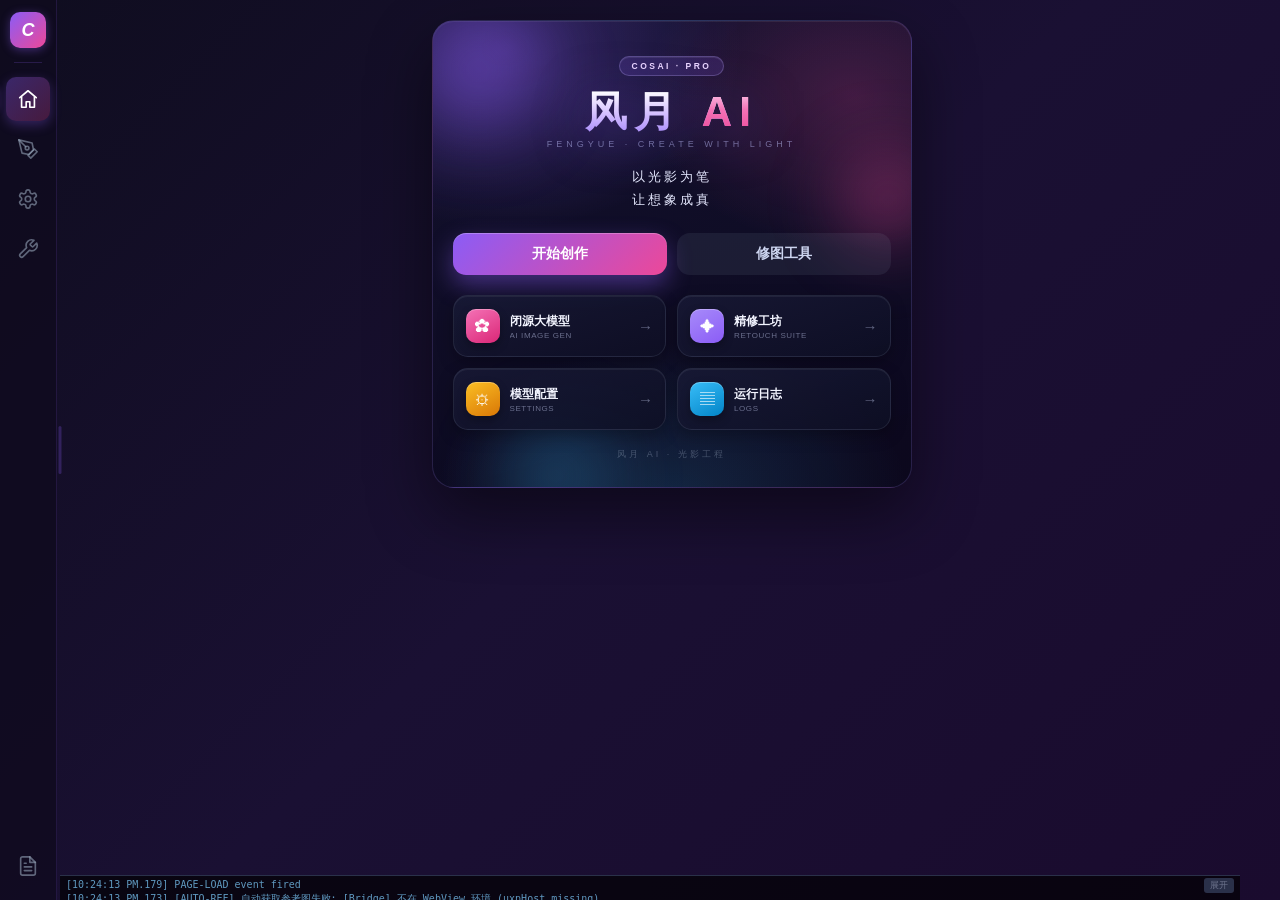
==== commit e606da40: "feat: v1.8.0 风月AI首页 + 修图工具大师级重设计 + 功能修复 - 新增「风月 AI」首页：极简美学极光光球动画、品牌标识、开始创作/修图工具双 CTA、功能入口卡片 - 修图工具面板" ====
--- a/app.html
+++ b/app.html
@@ -1072,61 +1072,337 @@
       background: rgba(120, 53, 15, 0.25);
     }
 
-    /* 工具卡片 */
+    /* ===== 修图工具 · 大师级精修设计 ===== */
+    /* —— Hero 顶栏 —— */
+    .cosai-tools-hero {
+      position: relative; overflow: hidden;
+      margin: 0 0 20px; padding: 20px 18px 18px;
+      border-radius: 18px;
+      background:
+        radial-gradient(130% 180% at 88% -12%, rgba(124, 92, 255, 0.30), transparent 55%),
+        radial-gradient(130% 150% at 6% 122%, rgba(236, 72, 153, 0.16), transparent 55%),
+        linear-gradient(160deg, rgba(26, 29, 60, 0.92), rgba(13, 15, 36, 0.94));
+      border: 1px solid rgba(139, 122, 255, 0.20);
+      box-shadow: 0 14px 36px rgba(0, 0, 0, 0.42), inset 0 1px 0 rgba(255, 255, 255, 0.08);
+    }
+    .cosai-tools-hero::after {
+      content: ''; position: absolute; inset: 0;
+      background: radial-gradient(220px 90px at 50% 0%, rgba(255, 255, 255, 0.06), transparent 58%);
+      pointer-events: none;
+    }
+    .cosai-tools-hero-orb { position: absolute; border-radius: 999px; filter: blur(20px); opacity: 0.5; pointer-events: none; }
+    .cosai-tools-hero-orb--a { width: 96px; height: 96px; right: -24px; top: -30px; background: radial-gradient(circle, rgba(139, 92, 246, 0.6), transparent 70%); }
+    .cosai-tools-hero-orb--b { width: 74px; height: 74px; left: -20px; bottom: -26px; background: radial-gradient(circle, rgba(244, 114, 182, 0.42), transparent 70%); }
+    .cosai-tools-hero-content { position: relative; z-index: 1; }
+    .cosai-tools-hero-title {
+      display: flex; align-items: center; gap: 10px;
+      margin: 0; font-size: 20px; font-weight: 600; letter-spacing: 0.3px; color: #fff;
+    }
+    .cosai-tools-hero-icon {
+      display: grid; place-items: center; width: 32px; height: 32px; border-radius: 10px;
+      color: #fff; font-size: 15px;
+      background: linear-gradient(135deg, #a78bfa, #6d5ef0);
+      box-shadow: 0 5px 14px rgba(109, 94, 240, 0.55), inset 0 1px 0 rgba(255, 255, 255, 0.28);
+    }
+    .cosai-tools-hero-sub {
+      display: flex; align-items: center; gap: 8px;
+      margin: 9px 0 0 42px; font-size: 10.5px; font-weight: 400;
+      letter-spacing: 5px; text-transform: uppercase; color: rgba(196, 200, 255, 0.55);
+      white-space: nowrap; overflow: hidden; text-overflow: ellipsis; min-width: 0;
+    }
+    .cosai-tools-hero-sub::before { content: ''; flex: 0 0 auto; width: 18px; height: 1px;
+      background: linear-gradient(90deg, rgba(167,139,250,0.7), transparent); }
+    .cosai-tools-hero-badge {
+      position: absolute; top: 16px; right: 15px; z-index: 1;
+      padding: 4px 11px; border-radius: 999px;
+      font-size: 8.5px; font-weight: 700; letter-spacing: 2px;
+      color: #e9d5ff; background: rgba(139, 92, 246, 0.16);
+      border: 1px solid rgba(196, 181, 253, 0.26);
+      box-shadow: inset 0 1px 0 rgba(255, 255, 255, 0.08);
+    }
+
+    /* —— 分组容器 —— */
+    .cosai-tool-group { margin-bottom: 20px; }
+    .cosai-tool-group:last-of-type { margin-bottom: 2px; }
+    .cosai-tool-group-label {
+      display: flex; align-items: center; justify-content: space-between;
+      padding: 0 2px 11px;
+    }
+    .cosai-tool-group-label span {
+      display: flex; align-items: center; gap: 8px;
+      font-size: 11px; font-weight: 600; letter-spacing: 2px;
+      text-transform: uppercase; color: #d7dbff;
+    }
+    .cosai-tool-group-label span::before {
+      content: ''; width: 4px; height: 13px; border-radius: 3px;
+      background: linear-gradient(180deg, #a78bfa, #6366f1);
+      box-shadow: 0 2px 8px rgba(129, 140, 248, 0.55);
+    }
+    .cosai-tool-group-label em {
+      font-style: normal; font-size: 9px; letter-spacing: 1.5px;
+      color: rgba(148, 163, 184, 0.5);
+    }
+
+    /* —— 工具网格 —— */
     .cosai-tools-grid {
       display: grid;
       grid-template-columns: 1fr 1fr;
-      gap: 10px;
-    }
+      gap: 12px;
+    }
+    .cosai-tools-grid--primary { grid-template-columns: 1fr; }
+    /* 辅助工具窄卡：更紧凑的图标与留白，避免文字溢出 */
+    .cosai-tools-grid .cosai-tool-card { min-width: 0; }
+    .cosai-tools-grid:not(.cosai-tools-grid--primary) .cosai-tool-card {
+      padding: 10px 12px; gap: 10px;
+    }
+    .cosai-tools-grid:not(.cosai-tools-grid--primary) .cosai-tool-tile {
+      flex: 0 0 34px; width: 34px; height: 34px; border-radius: 10px;
+    }
+    .cosai-tools-grid:not(.cosai-tools-grid--primary) .cosai-tool-tile svg { width: 18px; height: 18px; }
+    .cosai-tools-grid:not(.cosai-tools-grid--primary) .cosai-tool-meta b { font-size: 12px; }
+    .cosai-tools-grid:not(.cosai-tools-grid--primary) .cosai-tool-meta small { display: none; }
+
+    /* —— 工具卡片 —— */
     .cosai-tool-card {
-      display: flex; flex-direction: column;
-      align-items: center; justify-content: center;
-      gap: 8px;
-      padding: 20px 12px;
-      background: linear-gradient(145deg, rgba(15, 23, 42, 0.5), rgba(30, 27, 75, 0.3));
-      border: 1px solid rgba(139, 92, 246, 0.2);
-      border-radius: 12px;
-      cursor: pointer;
-      font-family: inherit;
-      transition: all 0.2s ease;
+      --c: #a78bfa; --c2: #6366f1; --glow: rgba(139, 92, 246, 0.22);
       position: relative;
+      display: flex; align-items: center; gap: 12px;
+      padding: 13px 14px;
+      background: linear-gradient(160deg, rgba(21, 25, 48, 0.85), rgba(14, 16, 35, 0.85));
+      border: 1px solid rgba(148, 163, 184, 0.15);
+      border-radius: 16px;
+      cursor: pointer; font-family: inherit; text-align: left;
+      backdrop-filter: blur(10px);
+      box-shadow: 0 6px 18px rgba(0, 0, 0, 0.28), inset 0 1px 0 rgba(255, 255, 255, 0.07);
+      transition: transform 0.2s cubic-bezier(0.22, 1, 0.36, 1),
+                  border-color 0.2s ease, box-shadow 0.2s ease;
       overflow: hidden;
     }
+    /* 顶部高光扫过 */
+    .cosai-tool-card::after {
+      content: '';
+      position: absolute; inset: 0;
+      background: radial-gradient(150px 70px at 20% 0%, rgba(255, 255, 255, 0.09), transparent 60%);
+      opacity: 0; transition: opacity 0.22s; pointer-events: none;
+    }
+    /* 流光扫掠 */
     .cosai-tool-card::before {
       content: '';
-      position: absolute;
-      top: 0; left: 0; right: 0;
-      height: 2px;
-      background: linear-gradient(90deg, transparent, rgba(139, 92, 246, 0.5), transparent);
-      opacity: 0;
-      transition: opacity 0.2s;
+      position: absolute; top: 0; left: -70%;
+      width: 60%; height: 100%;
+      background: linear-gradient(100deg, transparent, rgba(255, 255, 255, 0.10), transparent);
+      transform: translateX(0);
+      transition: transform 0.7s cubic-bezier(0.22, 1, 0.36, 1);
+      pointer-events: none;
     }
     .cosai-tool-card:hover {
-      background: linear-gradient(145deg, rgba(30, 27, 75, 0.7), rgba(49, 27, 104, 0.5));
-      border-color: rgba(167, 139, 250, 0.4);
-      transform: translateY(-2px);
-      box-shadow: 0 8px 24px rgba(139, 92, 246, 0.15);
-    }
-    .cosai-tool-card:hover::before {
-      opacity: 1;
-    }
-    .cosai-tool-card:active {
-      transform: translateY(0);
-    }
-    .cosai-tool-card:disabled {
-      opacity: 0.5;
-      cursor: not-allowed;
-      transform: none !important;
-    }
-    .cosai-tool-icon {
-      font-size: 28px;
-      line-height: 1;
-    }
-    .cosai-tool-name {
-      font-size: 12px; color: #e0e7ff;
-      font-weight: 600;
-      letter-spacing: 0.2px;
-    }
+      transform: translateY(-3px);
+      border-color: var(--c);
+      box-shadow: 0 14px 30px rgba(0, 0, 0, 0.4), 0 0 26px var(--glow);
+    }
+    .cosai-tool-card:hover::after { opacity: 1; }
+    .cosai-tool-card:hover::before { transform: translateX(260%); }
+    .cosai-tool-card:active { transform: translateY(0) scale(0.985); transition-duration: 0.08s; }
+    .cosai-tool-card:focus-visible {
+      outline: 2px solid var(--c); outline-offset: 2px;
+    }
+    .cosai-tool-card:disabled { opacity: 0.45; cursor: not-allowed; transform: none !important; }
+    .cosai-tool-card:disabled::before { display: none; }
+
+    /* 主工具（精修流程）高视觉权重 */
+    .cosai-tools-grid--primary .cosai-tool-card { min-height: 66px; }
+    .cosai-tools-grid--primary .cosai-tool-tile {
+      flex: 0 0 44px; width: 44px; height: 44px; border-radius: 13px;
+    }
+    .cosai-tools-grid--primary .cosai-tool-meta b { font-size: 13.5px; }
+
+    .cosai-tool-card--violet  { --c: #a78bfa; --glow: rgba(139, 92, 246, 0.26); }
+    .cosai-tool-card--rose    { --c: #f472b6; --glow: rgba(244, 114, 182, 0.26); }
+    .cosai-tool-card--amber   { --c: #fbbf24; --glow: rgba(251, 191, 36, 0.22); }
+    .cosai-tool-card--sky     { --c: #38bdf8; --glow: rgba(56, 189, 248, 0.24); }
+    .cosai-tool-card--emerald { --c: #34d399; --glow: rgba(52, 211, 153, 0.24); }
+    .cosai-tool-card--teal    { --c: #2dd4bf; --glow: rgba(45, 212, 191, 0.24); }
+
+    /* —— 图标块 —— */
+    .cosai-tool-tile {
+      flex: 0 0 40px; width: 40px; height: 40px;
+      display: flex; align-items: center; justify-content: center;
+      border-radius: 12px; color: #fff;
+      background: linear-gradient(150deg, var(--c), var(--c2));
+      box-shadow: 0 4px 12px rgba(0, 0, 0, 0.3), inset 0 1px 0 rgba(255, 255, 255, 0.28);
+      transition: transform 0.22s cubic-bezier(0.22, 1, 0.36, 1), box-shadow 0.22s ease;
+    }
+    .cosai-tool-card:hover .cosai-tool-tile {
+      transform: scale(1.06);
+      box-shadow: 0 6px 18px var(--glow), 0 0 14px var(--glow), inset 0 1px 0 rgba(255, 255, 255, 0.3);
+    }
+    .cosai-tool-card:active .cosai-tool-tile { transform: scale(0.97); }
+    .cosai-tool-card--violet  .cosai-tool-tile { --c2: #8b5cf6; }
+    .cosai-tool-card--rose    .cosai-tool-tile { --c2: #db2777; }
+    .cosai-tool-card--amber   .cosai-tool-tile { --c2: #d97706; }
+    .cosai-tool-card--sky     .cosai-tool-tile { --c2: #0284c7; }
+    .cosai-tool-card--emerald .cosai-tool-tile { --c2: #059669; }
+    .cosai-tool-card--teal    .cosai-tool-tile { --c2: #0d9488; }
+    .cosai-tool-tile svg { width: 21px; height: 21px; transition: transform 0.22s ease; }
+    .cosai-tool-card:hover .cosai-tool-tile svg { transform: scale(1.1) rotate(-3deg); }
+
+    /* —— 文字信息 —— */
+    .cosai-tool-meta {
+      display: flex; flex-direction: column; gap: 1px;
+      min-width: 0; flex: 1 1 auto; overflow: hidden;
+    }
+    .cosai-tool-meta b {
+      font-size: 13px; font-weight: 600; color: #f3f5ff; letter-spacing: 0.2px;
+      white-space: nowrap; line-height: 1.3; overflow: hidden; text-overflow: ellipsis;
+    }
+    .cosai-tool-meta em {
+      font-style: normal; font-size: 8.5px; letter-spacing: 0.8px; line-height: 1.4;
+      text-transform: uppercase; color: rgba(178, 186, 220, 0.62);
+      white-space: nowrap; overflow: hidden; text-overflow: ellipsis;
+    }
+    .cosai-tool-meta small {
+      display: block; margin-top: 2px;
+      font-size: 9.5px; font-weight: 400; color: rgba(148, 163, 184, 0.55);
+      line-height: 1.35; white-space: nowrap;
+      overflow: hidden; text-overflow: ellipsis;
+    }
+    .cosai-tool-card:hover .cosai-tool-meta small { color: rgba(167, 180, 220, 0.7); }
+
+    /* 辅助工具里不带图标的纯文字去说明 */
+    .cosai-tool-card--plain .cosai-tool-meta { gap: 3px; }
+    .cosai-tool-card--plain .cosai-tool-meta b { color: #e8ebff; font-weight: 500; }
+
+    /* ===== 风月AI · 首页（极致美学） ===== */
+    .cosai-home {
+      position: relative; border-radius: 22px; overflow: hidden;
+      padding: 34px 20px 26px; text-align: center;
+      background:
+        radial-gradient(90% 70% at 15% 6%, rgba(139, 92, 246, 0.30), transparent 55%),
+        radial-gradient(80% 60% at 88% 16%, rgba(236, 72, 153, 0.22), transparent 55%),
+        radial-gradient(90% 60% at 50% 102%, rgba(56, 189, 248, 0.16), transparent 55%),
+        linear-gradient(165deg, rgba(20, 18, 48, 0.9), rgba(11, 8, 28, 0.95));
+      border: 1px solid rgba(159, 137, 255, 0.18);
+      box-shadow: 0 26px 64px rgba(0, 0, 0, 0.48), inset 0 1px 0 rgba(255, 255, 255, 0.07);
+    }
+    .cosai-home-sky { position: absolute; inset: 0; z-index: 0; overflow: hidden; pointer-events: none; }
+    .cosai-home-orb { position: absolute; border-radius: 999px; filter: blur(30px); }
+    .cosai-home-orb--1 { width: 190px; height: 190px; left: -50px; top: -46px;
+      background: radial-gradient(circle, rgba(139, 92, 246, 0.55), transparent 70%);
+      animation: cosai-float 9s ease-in-out infinite; }
+    .cosai-home-orb--2 { width: 150px; height: 150px; right: -52px; top: 22%;
+      background: radial-gradient(circle, rgba(236, 72, 153, 0.45), transparent 70%);
+      animation: cosai-float 11s ease-in-out -3s infinite; }
+    .cosai-home-orb--3 { width: 170px; height: 170px; left: 8%; bottom: -74px;
+      background: radial-gradient(circle, rgba(56, 189, 248, 0.30), transparent 70%);
+      animation: cosai-float 13s ease-in-out -6s infinite; }
+    @keyframes cosai-float { 0%, 100% { transform: translate(0, 0); } 50% { transform: translate(12px, -14px); } }
+    .cosai-home-brand { position: relative; z-index: 1; }
+    .cosai-home-badge { display: inline-block; padding: 4px 12px; border-radius: 999px;
+      font-size: 8.5px; font-weight: 700; letter-spacing: 2.5px; color: #e9d5ff;
+      background: rgba(139, 92, 246, 0.16); border: 1px solid rgba(196, 181, 253, 0.26);
+      box-shadow: inset 0 1px 0 rgba(255, 255, 255, 0.08); }
+    .cosai-home-name { margin: 14px 0 4px; font-size: 42px; font-weight: 800;
+      letter-spacing: 7px; line-height: 1.06; color: #fff;
+      background: linear-gradient(180deg, #ffffff 0%, #cfb9ff 58%, #a78bfa 100%);
+      -webkit-background-clip: text; background-clip: text; -webkit-text-fill-color: transparent;
+      filter: drop-shadow(0 8px 26px rgba(139, 92, 246, 0.5)); }
+    .cosai-home-name b { font-weight: 900;
+      background: linear-gradient(180deg, #fdd4f2, #f472b6 46%, #ec4899);
+      -webkit-background-clip: text; background-clip: text; -webkit-text-fill-color: transparent; }
+    .cosai-home-en { margin: 0; font-size: 9px; letter-spacing: 4px; text-transform: uppercase;
+      color: rgba(196, 200, 255, 0.5); }
+    .cosai-home-slogan { margin: 16px auto 0; max-width: 210px; font-size: 13px; font-weight: 500;
+      color: #e6e9ff; letter-spacing: 3px; line-height: 1.8; }
+    .cosai-home-cta { position: relative; z-index: 1; display: flex; gap: 10px;
+      justify-content: center; margin: 22px 0 20px; }
+    .cosai-home-cta button { flex: 1; padding: 12px 0; border-radius: 13px;
+      font-size: 13.5px; font-weight: 600; cursor: pointer; font-family: inherit; border: none;
+      transition: transform 0.15s ease, box-shadow 0.2s ease, filter 0.2s ease, background 0.2s ease; }
+    .cosai-home-cta--primary { color: #fff; background: linear-gradient(135deg, #8b5cf6, #ec4899);
+      box-shadow: 0 10px 24px rgba(139, 92, 246, 0.42), inset 0 1px 0 rgba(255, 255, 255, 0.25); }
+    .cosai-home-cta--primary:hover { transform: translateY(-2px); filter: brightness(1.06);
+      box-shadow: 0 15px 32px rgba(139, 92, 246, 0.52); }
+    .cosai-home-cta--ghost { color: #cdd5f0; background: rgba(148, 163, 184, 0.1);
+      border: 1px solid rgba(148, 163, 184, 0.22); }
+    .cosai-home-cta--ghost:hover { transform: translateY(-2px); background: rgba(148, 163, 184, 0.16); }
+    .cosai-home-cta button:active { transform: scale(0.97); }
+    .cosai-home-grid { position: relative; z-index: 1; display: grid;
+      grid-template-columns: 1fr 1fr; gap: 11px; }
+    .cosai-home-card {
+      --c: #a78bfa; --c2: #8b5cf6; --cg: rgba(139, 92, 246, 0.24);
+      display: flex; align-items: center; gap: 10px; padding: 13px 12px;
+      text-align: left; cursor: pointer; border-radius: 15px; font-family: inherit; color: #fff;
+      background: linear-gradient(160deg, rgba(24, 26, 54, 0.84), rgba(14, 15, 36, 0.86));
+      border: 1px solid rgba(148, 163, 184, 0.14);
+      box-shadow: 0 6px 16px rgba(0, 0, 0, 0.25), inset 0 1px 0 rgba(255, 255, 255, 0.06);
+      transition: transform 0.18s cubic-bezier(0.22, 1, 0.36, 1), border-color 0.18s ease, box-shadow 0.18s ease;
+      min-width: 0;
+    }
+    .cosai-home-card:hover { transform: translateY(-3px); border-color: var(--c);
+      box-shadow: 0 12px 26px rgba(0, 0, 0, 0.35), 0 0 20px var(--cg); }
+    .cosai-home-card:active { transform: translateY(0) scale(0.98); }
+    .cosai-home-card-ico { flex: 0 0 34px; width: 34px; height: 34px; border-radius: 10px;
+      display: flex; align-items: center; justify-content: center; color: #fff; font-size: 15px;
+      background: linear-gradient(150deg, var(--c), var(--c2));
+      box-shadow: 0 4px 10px rgba(0, 0, 0, 0.3), inset 0 1px 0 rgba(255, 255, 255, 0.28); }
+    .cosai-home-card .cosai-home-card-tx { display: flex; flex-direction: column; gap: 1px; min-width: 0; }
+    .cosai-home-card b { font-size: 12px; font-weight: 600; color: #f3f5ff;
+      white-space: nowrap; overflow: hidden; text-overflow: ellipsis; }
+    .cosai-home-card em { font-style: normal; font-size: 8px; letter-spacing: 0.6px;
+      text-transform: uppercase; color: rgba(178, 186, 220, 0.55);
+      white-space: nowrap; overflow: hidden; text-overflow: ellipsis; }
+    .cosai-home-card-arrow { margin-left: auto; font-size: 15px; color: rgba(178, 186, 220, 0.5); }
+    .cosai-home-card--violet { --c: #a78bfa; --c2: #8b5cf6; --cg: rgba(139, 92, 246, 0.26); }
+    .cosai-home-card--rose { --c: #f472b6; --c2: #db2777; --cg: rgba(244, 114, 182, 0.26); }
+    .cosai-home-card--amber { --c: #fbbf24; --c2: #d97706; --cg: rgba(251, 191, 36, 0.22); }
+    .cosai-home-card--sky { --c: #38bdf8; --c2: #0284c7; --cg: rgba(56, 189, 248, 0.24); }
+    .cosai-home-foot { position: relative; z-index: 1; margin: 18px 0 0;
+      font-size: 9px; letter-spacing: 3px; text-transform: uppercase; color: rgba(148, 163, 184, 0.4); }
+
+    /* —— 确认弹窗（webview 内可靠 self-hosted 确认） —— */
+    .cosai-modal-mask {
+      position: fixed; inset: 0; z-index: 1000;
+      background: rgba(5, 6, 14, 0.62); backdrop-filter: blur(6px);
+      display: flex; align-items: center; justify-content: center;
+      animation: cosai-modal-fade 0.18s ease-out;
+      padding: 24px;
+    }
+    @keyframes cosai-modal-fade { from { opacity: 0; } to { opacity: 1; } }
+    .cosai-modal-card {
+      width: 100%; max-width: 280px;
+      border-radius: 18px; overflow: hidden;
+      background: linear-gradient(165deg, rgba(30, 32, 62, 0.98), rgba(16, 17, 38, 0.99));
+      border: 1px solid rgba(148, 163, 184, 0.18);
+      box-shadow: 0 24px 60px rgba(0, 0, 0, 0.55), inset 0 1px 0 rgba(255, 255, 255, 0.08);
+      animation: cosai-modal-pop 0.24s cubic-bezier(0.22, 1, 0.36, 1);
+      text-align: center;
+    }
+    @keyframes cosai-modal-pop { from { transform: scale(0.94) translateY(8px); opacity: 0; } to { transform: none; opacity: 1; } }
+    .cosai-modal-body { padding: 24px 20px 20px; }
+    .cosai-modal-icon {
+      width: 42px; height: 42px; margin: 0 auto 12px; border-radius: 13px;
+      display: flex; align-items: center; justify-content: center; font-size: 18px; color: #fff;
+      background: linear-gradient(135deg, #fbbf24, #d97706);
+      box-shadow: 0 6px 16px rgba(217, 119, 6, 0.4), inset 0 1px 0 rgba(255, 255, 255, 0.28);
+    }
+    .cosai-modal-title { font-size: 15px; font-weight: 600; color: #f3f5ff; margin: 0 0 6px; }
+    .cosai-modal-msg { font-size: 12px; line-height: 1.6; color: rgba(178, 186, 220, 0.75); margin: 0; }
+    .cosai-modal-actions { display: flex; gap: 10px; padding: 14px 18px 16px; }
+    .cosai-modal-btn {
+      flex: 1; padding: 9px 0; border-radius: 11px; border: 1px solid transparent;
+      font-size: 13px; font-weight: 600; cursor: pointer; font-family: inherit;
+      transition: transform 0.12s ease, filter 0.12s ease, opacity 0.12s ease;
+    }
+    .cosai-modal-btn:active { transform: scale(0.97); }
+    .cosai-modal-btn--cancel {
+      color: #cdd5f0; background: rgba(148, 163, 184, 0.12);
+      border-color: rgba(148, 163, 184, 0.22);
+    }
+    .cosai-modal-btn--confirm {
+      color: #fff; background: linear-gradient(135deg, #fbbf24, #d97706);
+      box-shadow: 0 5px 14px rgba(217, 119, 6, 0.35), inset 0 1px 0 rgba(255, 255, 255, 0.28);
+    }
+    .cosai-modal-btn--confirm:hover { filter: brightness(1.06); }
 
     /* 日志面板 */
     .cosai-log-box {
@@ -1751,6 +2027,12 @@
         undo: function () { return callHost('undo', { steps: 1 }); },
         redo: function () { return callHost('redo', { steps: 1 }); },
         getHistoryStates: function () { return callHost('getHistoryStates'); },
+        // 修图工具箱（对应 host.js ToolboxAPI / LayerAPI）
+        frequencySeparation: function (params) { return callHost('frequencySeparation', params || { radius: 8 }); },
+        dodgeBurnCurves: function (params) { return callHost('dodgeBurnCurves', params || { dodgeAmount: 25, burnAmount: 25 }); },
+        glowEffect: function (params) { return callHost('glowEffect', params || { intensity: 50 }); },
+        stampVisible: function () { return callHost('stampVisible'); },
+        mergeVisibleLayers: function () { return callHost('mergeVisibleLayers'); },
       };
 
       // ===== React 通信桥接 =====
@@ -1908,7 +2190,12 @@
         <span class="cosai-logo-text">C</span>
       </div>
       <div class="cosai-sidebar-divider"></div>
-      <button class="cosai-sidebar-btn active" data-panel="draw" title="闭源大模型">
+      <button class="cosai-sidebar-btn active" data-panel="home" title="风月 AI">
+        <svg viewBox="0 0 24 24" fill="none" stroke="currentColor" stroke-width="2" stroke-linecap="round" stroke-linejoin="round">
+          <path d="M3 10.5 12 3l9 7.5"/><path d="M5 9.5V21h5v-6h4v6h5V9.5"/>
+        </svg>
+      </button>
+      <button class="cosai-sidebar-btn" data-panel="draw" title="闭源大模型">
         <svg viewBox="0 0 24 24" fill="none" stroke="currentColor" stroke-width="2" stroke-linecap="round" stroke-linejoin="round">
           <path d="M12 19l7-7 3 3-7 7-3-3z"/>
           <path d="M18 13l-1.5-7.5L2 2l3.5 14.5L13 18l5-5z"/>
@@ -1944,8 +2231,56 @@
 
     <!-- 中间主面板 -->
     <div class="cosai-main-panel" id="cosai-main-panel">
-      <!-- AI 绘图面板（默认显示） -->
-      <div class="cosai-panel cosai-panel--draw" data-panel-body="draw">
+      <!-- 风月AI 首页（默认显示） -->
+      <div class="cosai-panel cosai-panel--home" data-panel-body="home">
+        <div class="cosai-home">
+          <div class="cosai-home-sky">
+            <span class="cosai-home-orb cosai-home-orb--1"></span>
+            <span class="cosai-home-orb cosai-home-orb--2"></span>
+            <span class="cosai-home-orb cosai-home-orb--3"></span>
+          </div>
+
+          <div class="cosai-home-brand">
+            <span class="cosai-home-badge">COSAI · PRO</span>
+            <h1 class="cosai-home-name">风月&nbsp;<b>AI</b></h1>
+            <p class="cosai-home-en">FENGYUE · CREATE WITH LIGHT</p>
+            <p class="cosai-home-slogan">以光影为笔<br>让想象成真</p>
+          </div>
+
+          <div class="cosai-home-cta">
+            <button class="cosai-home-cta--primary" data-home="draw">开始创作</button>
+            <button class="cosai-home-cta--ghost" data-home="tools">修图工具</button>
+          </div>
+
+          <div class="cosai-home-grid">
+            <button class="cosai-home-card cosai-home-card--rose" data-home="draw">
+              <span class="cosai-home-card-ico">✿</span>
+              <span class="cosai-home-card-tx"><b>闭源大模型</b><em>ai image gen</em></span>
+              <span class="cosai-home-card-arrow">→</span>
+            </button>
+            <button class="cosai-home-card cosai-home-card--violet" data-home="tools">
+              <span class="cosai-home-card-ico">✦</span>
+              <span class="cosai-home-card-tx"><b>精修工坊</b><em>retouch suite</em></span>
+              <span class="cosai-home-card-arrow">→</span>
+            </button>
+            <button class="cosai-home-card cosai-home-card--amber" data-home="config">
+              <span class="cosai-home-card-ico">⚙</span>
+              <span class="cosai-home-card-tx"><b>模型配置</b><em>settings</em></span>
+              <span class="cosai-home-card-arrow">→</span>
+            </button>
+            <button class="cosai-home-card cosai-home-card--sky" data-home="logs">
+              <span class="cosai-home-card-ico">▤</span>
+              <span class="cosai-home-card-tx"><b>运行日志</b><em>logs</em></span>
+              <span class="cosai-home-card-arrow">→</span>
+            </button>
+          </div>
+
+          <p class="cosai-home-foot">风月 AI · 光影工程</p>
+        </div>
+      </div>
+
+      <!-- AI 绘图面板 -->
+      <div class="cosai-panel cosai-panel--draw" data-panel-body="draw" style="display:none;">
         <div class="cosai-panel-header">
           <h2 class="cosai-panel-title">
             <span class="cosai-panel-title-icon">🎨</span>
@@ -2067,6 +2402,30 @@
           </div>
         </div>
 
+        <!-- 美学提示词引擎（风格增强 + Change-ONLY 返图模式） -->
+        <div class="cosai-param-row">
+          <div class="cosai-param-item">
+            <label class="cosai-param-label">美学风格</label>
+            <select class="cosai-param-select" id="cosai-style">
+              <option value="">🎨 不增强（原样）</option>
+              <option value="cinematic">🎬 电影感</option>
+              <option value="jp-clean">🌸 日系清新</option>
+              <option value="poster">📰 商业海报</option>
+              <option value="minimal">⬜ 极简留白</option>
+              <option value="cyber">🌆 赛博霓虹</option>
+              <option value="illustration">✏️ 手绘插画</option>
+              <option value="photoreal">📸 摄影写实</option>
+            </select>
+          </div>
+          <div class="cosai-param-item">
+            <label class="cosai-param-label">返图模式</label>
+            <select class="cosai-param-select" id="cosai-edit-mode">
+              <option value="">🖼️ 全新生成</option>
+              <option value="change-only">🔧 仅局部修改（保留其余）</option>
+            </select>
+          </div>
+        </div>
+
         <!-- 生成按钮 -->
         <button class="cosai-generate-btn" id="cosai-generate">
           <svg viewBox="0 0 24 24" fill="none" stroke="currentColor" stroke-width="2" width="20" height="20">
@@ -2177,46 +2536,92 @@
 
       <!-- 修图工具面板 -->
       <div class="cosai-panel cosai-panel--tools" data-panel-body="tools" style="display:none;">
-        <div class="cosai-panel-header">
-          <h2 class="cosai-panel-title">
-            <span class="cosai-panel-title-icon">🛠️</span>
-            修图工具
-          </h2>
-          <p class="cosai-panel-subtitle">常用修图辅助功能</p>
+        <div class="cosai-tools-hero">
+          <span class="cosai-tools-hero-orb cosai-tools-hero-orb--a"></span>
+          <span class="cosai-tools-hero-orb cosai-tools-hero-orb--b"></span>
+          <div class="cosai-tools-hero-content">
+            <h2 class="cosai-tools-hero-title">
+              <span class="cosai-tools-hero-icon">✦</span>
+              精修工坊
+            </h2>
+            <p class="cosai-tools-hero-sub">把控光影 · 质感新生</p>
+          </div>
+          <span class="cosai-tools-hero-badge">PRO</span>
         </div>
-        <div class="cosai-tools-grid">
-          <button class="cosai-tool-card" id="cosai-tool-freq">
-            <span class="cosai-tool-icon">📊</span>
-            <span class="cosai-tool-name">高低频</span>
-          </button>
-          <button class="cosai-tool-card" id="cosai-tool-curves">
-            <span class="cosai-tool-icon">〰️</span>
-            <span class="cosai-tool-name">双曲线</span>
-          </button>
-          <button class="cosai-tool-card" id="cosai-tool-glow">
-            <span class="cosai-tool-icon">✨</span>
-            <span class="cosai-tool-name">辉光</span>
-          </button>
-          <button class="cosai-tool-card" id="cosai-tool-getimg">
-            <span class="cosai-tool-icon">🖼️</span>
-            <span class="cosai-tool-name">获取图片</span>
-          </button>
-          <button class="cosai-tool-card" id="cosai-tool-undo">
-            <span class="cosai-tool-icon">↩️</span>
-            <span class="cosai-tool-name">撤销</span>
-          </button>
-          <button class="cosai-tool-card" id="cosai-tool-redo">
-            <span class="cosai-tool-icon">↪️</span>
-            <span class="cosai-tool-name">重做</span>
-          </button>
-          <button class="cosai-tool-card" id="cosai-tool-stamp">
-            <span class="cosai-tool-icon">📋</span>
-            <span class="cosai-tool-name">盖印可见</span>
-          </button>
-          <button class="cosai-tool-card" id="cosai-tool-merge">
-            <span class="cosai-tool-icon">🔗</span>
-            <span class="cosai-tool-name">合并可见</span>
-          </button>
+
+        <div class="cosai-tool-group">
+          <div class="cosai-tool-group-label">
+            <span>精修流程</span>
+            <em>RETOUCH FLOW</em>
+          </div>
+          <div class="cosai-tools-grid cosai-tools-grid--primary">
+            <button class="cosai-tool-card cosai-tool-card--violet" id="cosai-tool-freq">
+              <span class="cosai-tool-tile">
+                <svg viewBox="0 0 24 24" fill="currentColor" aria-hidden="true"><rect x="3.5" y="12" width="3.4" height="8" rx="1.7"/><rect x="10.3" y="6" width="3.4" height="14" rx="1.7" opacity="0.82"/><rect x="17.1" y="9" width="3.4" height="11" rx="1.7" opacity="0.6"/></svg>
+              </span>
+              <span class="cosai-tool-meta">
+                <b>高低频分离</b><em>Frequency Split</em>
+                <small>质感肌理 · 光影独立调控</small>
+              </span>
+            </button>
+            <button class="cosai-tool-card cosai-tool-card--rose" id="cosai-tool-curves">
+              <span class="cosai-tool-tile">
+                <svg viewBox="0 0 24 24" fill="none" stroke="currentColor" stroke-width="1.8" stroke-linecap="round" aria-hidden="true"><path d="M4 19c4 0 5-13 9-13s5 9 7 9"/><circle cx="4" cy="19" r="1" fill="currentColor" stroke="none"/><circle cx="20" cy="15" r="1" fill="currentColor" stroke="none"/></svg>
+              </span>
+              <span class="cosai-tool-meta">
+                <b>双曲线磨皮</b><em>Dodge &amp; Burn</em>
+                <small>局部提亮压暗 · 细腻过渡</small>
+              </span>
+            </button>
+            <button class="cosai-tool-card cosai-tool-card--amber cosai-tools-grid-full" id="cosai-tool-glow">
+              <span class="cosai-tool-tile">
+                <svg viewBox="0 0 24 24" fill="currentColor" aria-hidden="true"><path d="M8.5 4l1.1 3.4L13 8.5l-3.4 1.1L8.5 13l-1.1-3.4L4 8.5l3.4-1.1z"/><path d="M17.5 13l.8 2.4 2.7.9-2.7.9-.8 2.4-.8-2.4-2.7-.9 2.7-.9z"/><path d="M14 3l.5 1.4 1.4.5-1.4.5-.5 1.4-.5-1.4-1.4-.5 1.4-.5z" opacity="0.7"/></svg>
+              </span>
+              <span class="cosai-tool-meta">
+                <b>辉光效果</b><em>Glow Effect</em>
+                <small>柔光氛围 · 梦幻光晕</small>
+              </span>
+            </button>
+          </div>
+        </div>
+
+        <div class="cosai-tool-group">
+          <div class="cosai-tool-group-label">
+            <span>基础操作</span>
+            <em>QUICK ACCESS</em>
+          </div>
+          <div class="cosai-tools-grid">
+            <button class="cosai-tool-card cosai-tool-card--sky" id="cosai-tool-getimg">
+              <span class="cosai-tool-tile">
+                <svg viewBox="0 0 24 24" fill="none" stroke="currentColor" stroke-width="1.7" aria-hidden="true"><rect x="3.5" y="4.5" width="17" height="15" rx="2.5"/><circle cx="9" cy="9.5" r="1.4" fill="currentColor" stroke="none"/><path d="M4.8 17.2l4.3-4.6 3.4 3.3 2.9-3 3.8 4.3z" fill="currentColor" stroke="none"/></svg>
+              </span>
+              <span class="cosai-tool-meta"><b>获取参考图</b><em>Reference</em><small>导出选区 · 联动参考</small></span>
+            </button>
+            <button class="cosai-tool-card" id="cosai-tool-undo">
+              <span class="cosai-tool-tile">
+                <svg viewBox="0 0 24 24" fill="none" stroke="currentColor" stroke-width="1.9" stroke-linecap="round" stroke-linejoin="round" aria-hidden="true"><path d="M8 7L4 11l4 4"/><path d="M4 11h7a5 5 0 0 1 5 5v2"/></svg>
+              </span>
+              <span class="cosai-tool-meta"><b>撤销</b><em>Undo</em></span>
+            </button>
+            <button class="cosai-tool-card" id="cosai-tool-redo">
+              <span class="cosai-tool-tile">
+                <svg viewBox="0 0 24 24" fill="none" stroke="currentColor" stroke-width="1.9" stroke-linecap="round" stroke-linejoin="round" aria-hidden="true"><path d="M16 7l4 4-4 4"/><path d="M20 11h-7a5 5 0 0 0-5 5v2"/></svg>
+              </span>
+              <span class="cosai-tool-meta"><b>重做</b><em>Redo</em></span>
+            </button>
+            <button class="cosai-tool-card cosai-tool-card--emerald" id="cosai-tool-stamp">
+              <span class="cosai-tool-tile">
+                <svg viewBox="0 0 24 24" fill="none" stroke="currentColor" stroke-width="1.8" aria-hidden="true"><rect x="6" y="3" width="12" height="9" rx="1.8"/><path d="M8 15h8M10 18h4" stroke-linecap="round"/></svg>
+              </span>
+              <span class="cosai-tool-meta"><b>盖印可见</b><em>Stamp</em><small>合成到新图层</small></span>
+            </button>
+            <button class="cosai-tool-card cosai-tool-card--teal cosai-tools-grid-full" id="cosai-tool-merge">
+              <span class="cosai-tool-tile">
+                <svg viewBox="0 0 24 24" fill="none" stroke="currentColor" stroke-width="1.8" stroke-linejoin="round" aria-hidden="true"><path d="M12 3.5l7 3.75-7 3.75-7-3.75z"/><path d="M5 12.5l7 3.75 7-3.75"/></svg>
+              </span>
+              <span class="cosai-tool-meta"><b>合并可见图层</b><em>Merge Visible</em><small>展平所有可见内容</small></span>
+            </button>
+          </div>
         </div>
       </div>
 
@@ -2257,7 +2662,7 @@
     // ===== CosAI 主界面初始化（三栏布局） =====
     (function() {
       var uiState = {
-        currentPanel: 'draw',
+        currentPanel: 'home',
         refImage: null,
         results: [],
         activeResult: 0,
@@ -2363,6 +2768,13 @@
           btn.addEventListener('click', function() {
             var panel = btn.dataset.panel;
             switchPanel(panel);
+          });
+        });
+        // 首页快捷入口
+        var homeBtns = document.querySelectorAll('.cosai-home [data-home]');
+        homeBtns.forEach(function(hBtn) {
+          hBtn.addEventListener('click', function() {
+            switchPanel(hBtn.dataset.home);
           });
         });
       }
@@ -2583,11 +2995,58 @@
           .replace(/"/g, '&quot;').replace(/'/g, '&#39;');
       }
 
+      // ===== 美学提示词引擎（轻量 · 基于 Nano Banana Pro 六要素 + Change-ONLY）=====
+      var COSAI_AESTHETICS = {
+        cinematic: { label: '电影感',
+          en: 'Style: cinematic, dramatic film look with anamorphic depth. Composition: dynamic framing with a strong focal subject. Lighting: moody key light with soft rim light and gentle contrast. Background: shallow-focus environment that supports the mood. Color palette: teal-and-amber film grade with rich shadows. Avoid: flat lighting, noisy grain, plastic skin.' },
+        'jp-clean': { label: '日系清新',
+          en: 'Style: fresh Japanese clean aesthetic, airy and gentle. Composition: centered subject with generous breathing room. Lighting: soft diffused natural daylight, high-key. Background: simple, clean, bright backdrop. Color palette: pastel and low-saturation tones with soft whites. Avoid: heavy contrast, cluttered background, harsh shadows.' },
+        poster: { label: '商业海报',
+          en: 'Style: premium commercial poster design, sharp and editorial. Composition: bold centered subject with clear visual hierarchy and a strong focal point. Lighting: studio three-point lighting with crisp highlights. Background: clean gradient or minimal studio backdrop. Color palette: confident brand colors with high contrast; precise typography if text appears. Avoid: blur, low resolution, distracting elements.' },
+        minimal: { label: '极简留白',
+          en: 'Style: minimalist design with generous negative space. Composition: single centered subject with abundant whitespace. Lighting: even, soft, uniform light. Background: near-empty solid or subtle gradient. Color palette: restrained monochrome with one accent color. Avoid: clutter, extra objects, busy texture.' },
+        cyber: { label: '赛博霓虹',
+          en: 'Style: cyberpunk neon aesthetic, futuristic and vivid. Composition: dynamic perspective with the subject framed by urban glow. Lighting: neon sign lights, magenta-cyan contrast, atmospheric glow. Background: night city with glass towers and glowing lines. Color palette: neon magenta, cyan, deep purple shadows. Avoid: muddy blacks, flat colors, overcrowded details.' },
+        illustration: { label: '手绘插画',
+          en: 'Style: hand-drawn illustration with expressive line and wash. Composition: charming subject full of personality. Lighting: soft, painterly, gentle ambient light. Background: simple textured backdrop. Color palette: warm, harmonious, slightly muted tones with visible brush texture. Avoid: photoreal rendering, 3D gloss, AI jitter, extra line artifacts.' },
+        photoreal: { label: '摄影写实',
+          en: 'Style: photorealistic professional photography. Composition: natural framing with realistic perspective. Lighting: physically accurate light source with soft shadows. Background: natural environment with depth. Color palette: faithful true-to-life colors and natural skin tones. Avoid: plastic skin, oversharpening, surreal lighting, unusable proportions.' }
+      };
+
+      // 六要素模板：把用户主体 + 所选风格合成一段增强提示词
+      function buildAestheticPrompt(subject, styleKey) {
+        var block = COSAI_AESTHETICS[styleKey];
+        if (!block) return subject;
+        return 'Create an image of: ' + subject + '. ' + block.en;
+      }
+
+      // Change-ONLY 模板：只做局部修改，其余全部保持不变
+      function wrapChangeOnly(instruction) {
+        var inst = instruction || '';
+        return 'Change ONLY: ' + inst +
+          '. Keep identical: subject, composition, crop, pose, lighting, color palette, background, any text, and overall style. ' +
+          'Do not add new objects. If text exists, keep it unchanged.';
+      }
+
+      // 组装最终发送提示词：基础文本 → 美学风格增强 → (可选)Change-ONLY 包裹
+      function getEffectiveDrawPrompt() {
+        var input = document.getElementById('cosai-prompt');
+        var base = input ? input.value.trim() : '';
+        var styleKey = document.getElementById('cosai-style').value;
+        var editMode = document.getElementById('cosai-edit-mode').value;
+        var out = buildAestheticPrompt(base, styleKey);
+        if (editMode === 'change-only') out = wrapChangeOnly(out);
+        if (window.__cosaiLog) window.__cosaiLog('debug', 'AESTHETIC',
+          'style=' + (styleKey || 'none') + ' mode=' + (editMode || 'generate') + ' len=' + out.length);
+        return out;
+      }
+
       // 入口：校验后把生成请求压入队列（可反复点击累积多个任务）
       function generateImage() {
         var promptInput = document.getElementById('cosai-prompt');
         var prompt = promptInput ? promptInput.value.trim() : '';
         if (!prompt) { showToast('请输入提示词', 'error'); return; }
+        var effectivePrompt = getEffectiveDrawPrompt();
         var cfg = getDrawConfig();
         if (cfg.error) { showToast(cfg.error, 'error'); return; }
 
@@ -2605,7 +3064,7 @@
           status: 'pending', // pending|running|done|error
           phase: '排队中',
           progress: 0,
-          promptFull: prompt,
+          promptFull: effectivePrompt,
           prompt: prompt.length > 34 ? prompt.slice(0, 34) + '…' : prompt,
           model: model, ratio: ratio, size: size,
           count: count, got: 0,
@@ -3256,13 +3715,43 @@
             showToast('PS API 未就绪', 'error');
             return;
           }
-          if (!confirm('确定要合并所有可见图层吗？此操作不可撤销。')) return;
-          showToast('合并中...', '');
-          callHost('mergeVisibleLayers').then(function() {
-            showToast('合并完成 ✓', 'success');
-          }).catch(function(e) {
-            showToast('合并失败: ' + e.message, 'error');
+          cosaiConfirm('此操作会合并所有可见图层，且不可撤销。', '确认合并可见图层？').then(function(ok) {
+            if (!ok) return;
+            showToast('合并中...', '');
+            callHost('mergeVisibleLayers').then(function() {
+              showToast('合并完成 ✓', 'success');
+            }).catch(function(e) {
+              showToast('合并失败: ' + e.message, 'error');
+            });
           });
+        });
+      }
+
+      function cosaiConfirm(msg, title) {
+        return new Promise(function(resolve) {
+          var old = document.querySelector('.cosai-modal-mask');
+          if (old) old.remove();
+          var mask = document.createElement('div');
+          mask.className = 'cosai-modal-mask';
+          mask.innerHTML =
+            '<div class="cosai-modal-card">' +
+              '<div class="cosai-modal-body">' +
+                '<div class="cosai-modal-icon">!</div>' +
+                (title ? '<h3 class="cosai-modal-title"></h3>' : '') +
+                '<p class="cosai-modal-msg"></p>' +
+              '</div>' +
+              '<div class="cosai-modal-actions">' +
+                '<button class="cosai-modal-btn cosai-modal-btn--cancel">取消</button>' +
+                '<button class="cosai-modal-btn cosai-modal-btn--confirm">确认</button>' +
+              '</div>' +
+            '</div>';
+          if (title) mask.querySelector('.cosai-modal-title').textContent = title;
+          mask.querySelector('.cosai-modal-msg').textContent = msg || '';
+          function close(val) { mask.remove(); resolve(val); }
+          mask.querySelector('.cosai-modal-btn--cancel').addEventListener('click', function(){ close(false); });
+          mask.querySelector('.cosai-modal-btn--confirm').addEventListener('click', function(){ close(true); });
+          mask.addEventListener('click', function(e){ if (e.target === mask) close(false); });
+          document.body.appendChild(mask);
         });
       }
 
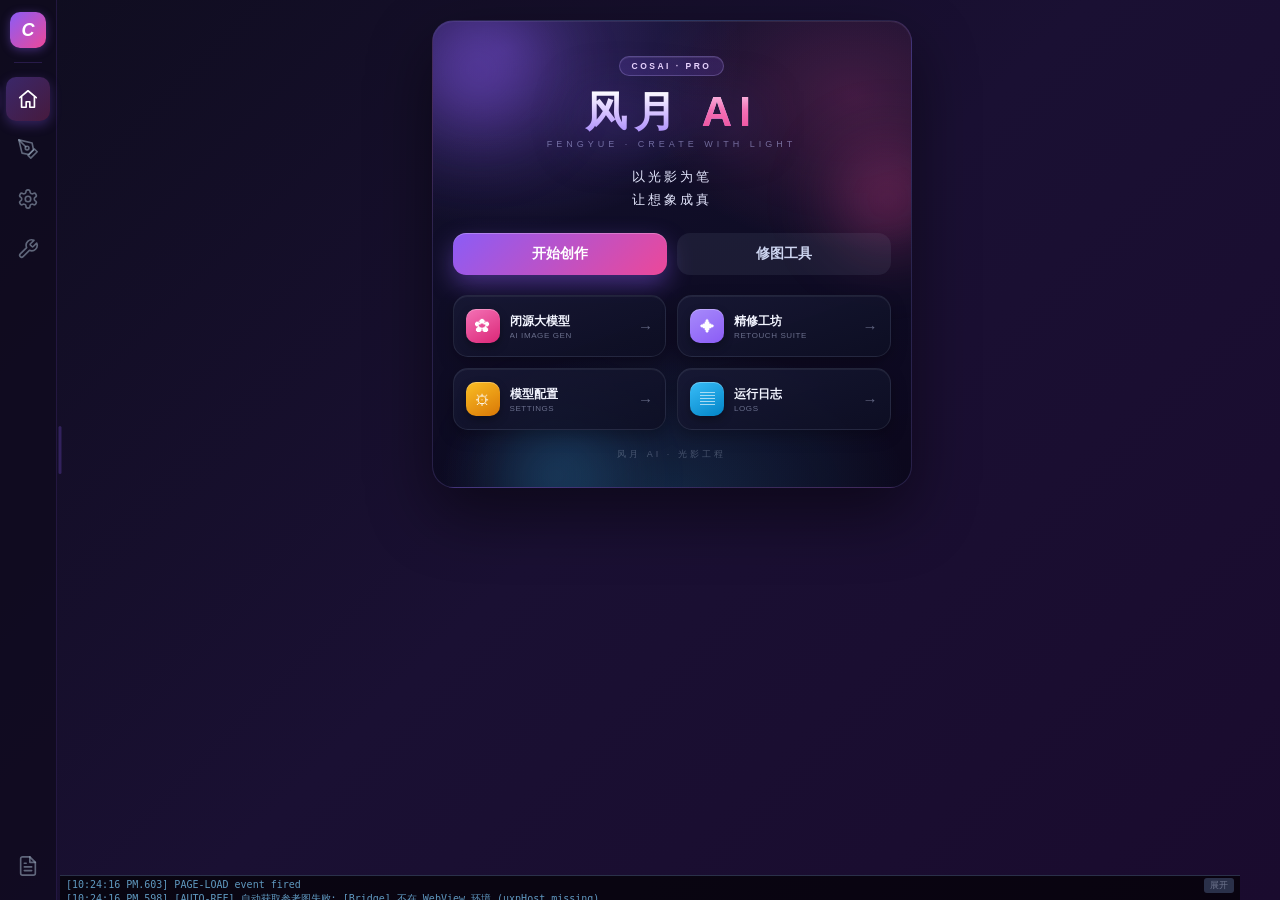
==== commit 37bdcb00: "feat: 多平台视觉模型适配（GRS + OpenAI 兼容网关）与贴入画布修复 平台对接 - 模型配置支持 GRS 官方与 PsyDo/OpenAI 兼容平台切换，配置面板双卡片 - GRS 保留" ====
--- a/app.html
+++ b/app.html
@@ -875,6 +875,30 @@
       font-size: 10px; color: rgba(148, 163, 184, 0.5);
       font-weight: 400;
     }
+    /* 平台切换卡片 */
+    .cosai-platform-tabs {
+      display: grid; grid-template-columns: 1fr 1fr; gap: 8px;
+    }
+    .cosai-platform-tab {
+      display: flex; flex-direction: column; align-items: flex-start; gap: 3px;
+      padding: 10px 12px;
+      background: rgba(15, 23, 42, 0.5);
+      border: 1px solid rgba(139, 92, 246, 0.22);
+      border-radius: 10px;
+      color: #c4b5fd;
+      cursor: pointer; text-align: left;
+      transition: border-color .2s ease, background .2s ease, box-shadow .2s ease, transform .15s ease;
+    }
+    .cosai-platform-tab:hover { border-color: rgba(167, 139, 250, 0.6); }
+    .cosai-platform-tab:active { transform: scale(0.985); }
+    .cosai-platform-tab.is-active {
+      background: linear-gradient(135deg, rgba(139, 92, 246, 0.22), rgba(236, 72, 153, 0.14));
+      border-color: #a78bfa;
+      box-shadow: 0 0 0 2px rgba(167, 139, 250, 0.22), 0 6px 18px rgba(139, 92, 246, 0.18);
+    }
+    .cosai-platform-tab-name { font-size: 12px; font-weight: 600; color: #ede9fe; }
+    .cosai-platform-tab-sub { font-size: 10px; color: rgba(196, 181, 253, 0.62); line-height: 1.3; }
+    .cosai-platform-tab.is-active .cosai-platform-tab-sub { color: rgba(221, 214, 254, 0.85); }
     .cosai-prompt-input {
       width: 100%; box-sizing: border-box;
       background: rgba(15, 23, 42, 0.5);
@@ -1786,6 +1810,64 @@
     .cosai-log-level-warn { color: #fbbf24; }
     .cosai-log-level-info { color: #93c5fd; }
     .cosai-log-level-debug { color: #64748b; }
+
+    /* ===== 自动保存文件夹配置卡片 ===== */
+    .cosai-output-card {
+      margin-top: 18px;
+      padding: 14px;
+      border-radius: 12px;
+      background: rgba(15, 23, 42, 0.42);
+      border: 1px solid rgba(139, 92, 246, 0.22);
+      box-shadow: 0 6px 20px rgba(0, 0, 0, 0.22);
+    }
+    .cosai-output-card-head {
+      display: flex; align-items: center; justify-content: space-between;
+      gap: 10px; margin-bottom: 10px;
+    }
+    .cosai-output-card-title {
+      font-size: 13px; font-weight: 600; color: #e9d5ff; letter-spacing: .02em;
+    }
+    .cosai-output-path {
+      font-size: 11.5px; line-height: 1.5;
+      color: rgba(196, 181, 253, 0.85);
+      background: rgba(2, 6, 23, 0.55);
+      border: 1px solid rgba(139, 92, 246, 0.18);
+      border-radius: 8px;
+      padding: 8px 10px; margin-bottom: 10px;
+      word-break: break-all; min-height: 32px;
+    }
+    .cosai-output-path.is-empty { color: rgba(148, 163, 184, 0.55); }
+    .cosai-output-actions { margin: 0 0 4px; }
+    .cosai-switch {
+      position: relative; display: inline-block;
+      width: 38px; height: 22px; flex-shrink: 0; cursor: pointer;
+    }
+    .cosai-switch input {
+      position: absolute; opacity: 0; width: 100%; height: 100%;
+      margin: 0; cursor: pointer;
+    }
+    .cosai-switch-slider {
+      position: absolute; inset: 0; border-radius: 999px;
+      background: rgba(15, 23, 42, 0.8);
+      border: 1px solid rgba(139, 92, 246, 0.3);
+      transition: all .22s ease;
+    }
+    .cosai-switch-slider::before {
+      content: ""; position: absolute; left: 2px; top: 1px;
+      width: 16px; height: 16px; border-radius: 50%;
+      background: #94a3b8;
+      transition: all .22s cubic-bezier(.4, 0, .2, 1);
+    }
+    .cosai-switch input:checked + .cosai-switch-slider {
+      background: linear-gradient(135deg, #8b5cf6, #ec4899);
+      border-color: transparent;
+      box-shadow: 0 0 12px rgba(139, 92, 246, 0.45);
+    }
+    .cosai-switch input:checked + .cosai-switch-slider::before {
+      transform: translateX(16px); background: #fff;
+    }
+    .cosai-switch input:disabled + .cosai-switch-slider { opacity: .55; }
+    #cosai-output-status { margin-top: 10px; margin-bottom: 0; }
   </style>
   <script>
     // ===== 调试系统（确保 document 未就绪时也能工作）=====
@@ -1949,7 +2031,7 @@
         }
       });
 
-      function callHost(method, data) {
+      function callHost(method, data, timeoutMs) {
         return new Promise(function (resolve, reject) {
           if (!hasUxpHost) {
             reject(new Error('[Bridge] 不在 WebView 环境 (uxpHost missing)'));
@@ -1963,7 +2045,7 @@
               window.__dbg('TIMEOUT ' + method + ' id=' + id);
               reject(new Error('PS API 请求超时: ' + method));
             }
-          }, 20000);
+          }, timeoutMs || 20000);
 
           var payload = { id: id, method: method, args: [data || {}] };
           try {
@@ -2013,13 +2095,28 @@
         placeImage: function (base64, mode, name) {
           return callHost('placeImage', { base64: base64, name: name || 'AI 生成结果', mode: mode || 'newLayer' });
         },
-        saveImageToLocal: function (base64, fileName) {
-          return callHost('saveImageToLocal', { base64: base64, fileName: fileName });
+        saveImageToLocal: function (base64, fileName, opts) {
+          return callHost('saveImageToLocal', Object.assign({ base64: base64, fileName: fileName }, opts || {}), 60000);
+        },
+        // 原子：保存到本地 + 贴入 PS 画布（大图置入+栅格化较久，给足 3 分钟）
+        saveAndPlaceImage: function (data) {
+          return callHost('saveAndPlaceImage', data || {}, 180000);
+        },
+        // 单独贴入（兜底路径），同样放宽超时
+        placeImageQuiet: function (base64, name) {
+          return callHost('placeImage', { base64: base64, name: name || 'AI 生成结果', mode: 'newLayer' }, 180000);
         },
         readKeyConfig: function () { return callHost('readKeyConfig'); },
         saveKeyConfig: function (cfg) { return callHost('saveKeyConfig', cfg || {}); },
         clearKeyConfig: function () { return callHost('clearKeyConfig'); },
+        // 输出文件夹配置
+        getOutputConfig: function () { return callHost('getOutputConfig'); },
+        pickOutputFolder: function () { return callHost('pickOutputFolder'); },
+        saveOutputConfig: function (cfg) { return callHost('saveOutputConfig', cfg || {}); },
+        clearOutputFolder: function () { return callHost('clearOutputFolder'); },
         getSelectionBounds: function () { return callHost('getSelectionBounds'); },
+        // HTTP 代理（panel 层发起，绕过 webview CORS）；timeoutMs 可放宽到出图时长
+        httpRequest: function (spec, timeoutMs) { return callHost('httpRequest', spec, timeoutMs || 60000); },
         appendLog: function (entries) { return callHost('appendLog', { entries: entries || [] }); },
         listLogs: function () { return callHost('listLogs'); },
         clearLogs: function (dateStr) { return callHost('clearLogs', { dateStr: dateStr || '' }); },
@@ -2495,12 +2592,27 @@
             <span class="cosai-panel-title-icon">⚙️</span>
             模型配置
           </h2>
-          <p class="cosai-panel-subtitle">GRS 视觉模型 · 国内直连</p>
+          <p class="cosai-panel-subtitle">多平台视觉模型 · GRS / OpenAI 兼容网关</p>
         </div>
 
         <!-- 积分卡 -->
         <div id="cosai-credit-card2" style="display:none;margin-bottom:14px;">
           <!-- 积分卡内容将被动态填充 -->
+        </div>
+
+        <!-- 平台切换 -->
+        <div class="cosai-form-section">
+          <div class="cosai-form-label"><span>生成平台</span></div>
+          <div class="cosai-platform-tabs" id="cosai-platform-tabs">
+            <button type="button" class="cosai-platform-tab is-active" data-platform="grs">
+              <span class="cosai-platform-tab-name">⚡ GRS 官方</span>
+              <span class="cosai-platform-tab-sub">私有协议 · nano-banana</span>
+            </button>
+            <button type="button" class="cosai-platform-tab" data-platform="psydo">
+              <span class="cosai-platform-tab-name">🌐 PsyDo / OpenAI</span>
+              <span class="cosai-platform-tab-sub">兼容网关 · 多端点自动容灾</span>
+            </button>
+          </div>
         </div>
 
         <div class="cosai-form-section">
@@ -2523,7 +2635,8 @@
 
         <div class="cosai-form-section">
           <div class="cosai-form-label"><span>默认模型</span></div>
-          <input type="text" id="cosai-model-default" value="banana-pro" class="cosai-input" />
+          <input type="text" id="cosai-model-default" value="nano-banana-pro" list="cosai-model-suggestions" class="cosai-input" placeholder="选择或输入模型 ID" />
+          <datalist id="cosai-model-suggestions"></datalist>
         </div>
 
         <div class="cosai-action-row">
@@ -2532,6 +2645,23 @@
         </div>
 
         <div class="cosai-status" id="cosai-config-status">填写 API Key 后点击「保存配置」</div>
+
+        <!-- 输出文件夹：生成结果自动保存到指定目录 -->
+        <div class="cosai-output-card">
+          <div class="cosai-output-card-head">
+            <span class="cosai-output-card-title">📁 自动保存文件夹</span>
+            <label class="cosai-switch">
+              <input type="checkbox" id="cosai-output-autosave" />
+              <span class="cosai-switch-slider"></span>
+            </label>
+          </div>
+          <div class="cosai-output-path" id="cosai-output-path" title="">未设置 · 默认保存到插件数据目录</div>
+          <div class="cosai-action-row cosai-output-actions">
+            <button class="cosai-btn cosai-btn--secondary" id="cosai-output-pick">选择文件夹</button>
+            <button class="cosai-btn cosai-btn--secondary" id="cosai-output-clear">清除配置</button>
+          </div>
+          <div class="cosai-status" id="cosai-output-status">开启后，每张生成结果会自动写入所选文件夹</div>
+        </div>
       </div>
 
       <!-- 修图工具面板 -->
@@ -2668,6 +2798,8 @@
         activeResult: 0,
         generating: false,
         tasks: [],
+        // 输出文件夹配置（由 host 持久化）：{ autoSave, folderPath, folderName, configured }
+        outputConfig: null,
       };
 
       // 预设提示词
@@ -2948,40 +3080,543 @@
         });
       }
 
-      function getDrawConfig() {
-        var apiKey = '';
-        var baseUrl = '';
+      // ================================================================
+      // 多平台适配层
+      //  - grs  : GRS 官方私有协议（提交任务 → 轮询 → 下载结果 URL）
+      //  - psydo: OpenAI 兼容网关（GET /models 探活；images/generations|edits 同步出图）
+      // 配置统一存放 platformState，并通过 host 文件 cosai_key.json 跨会话持久化
+      // ================================================================
+      var COSAI_PLATFORMS = {
+        grs: {
+          id: 'grs', label: 'GRS 官方',
+          defaultBaseUrl: 'https://grsai.dakka.com.cn',
+          defaultModel: 'nano-banana-pro',
+          kind: 'grs',
+          models: ['nano-banana-pro', 'nano-banana-fast', 'nano-banana-pro-vt', 'nano-banana-pro-cl', 'nano-banana-pro-vip']
+        },
+        psydo: {
+          id: 'psydo', label: 'PsyDo / OpenAI',
+          defaultBaseUrl: 'https://api.psydo.top/v1',
+          defaultModel: 'gpt-image-2.5',
+          kind: 'openai',
+          models: ['gpt-image-2', 'gpt-image-2-firefly', 'gpt-image-2.5', 'gpt-image-2.5-flare', 'gpt-image-2.5-sunburst'],
+          // 官方等价端点（同一 Key/余额/模型，仅网络入口不同；顺序按官方推荐度）
+          // 文档：https://doc.psydo.top/  —— 5xx/网络波动时按官方建议切换端点
+          endpointPool: [
+            'https://api.psydo.top/v1',
+            'https://cn2.ppxcode.com/v1',
+            'https://cf.ppxcode.com/v1',
+            'https://api.ppx-ai.com/v1',
+            'https://us.psydo.top/v1'
+          ]
+        }
+      };
+
+      // 判断地址是否属于皮皮虾官方域名族（仅官方地址间才做自动端点转移）
+      var OAI_OFFICIAL_HOST_RE = /(^|\.)(psydo\.top|ppxcode\.com|ppx-ai\.com)$/i;
+      function oaiIsOfficialHost(url) {
+        try { return OAI_OFFICIAL_HOST_RE.test(new URL(url).hostname); }
+        catch (e) { return false; }
+      }
+      // 当前配置端点优先，其后补官方其他端点（去重）；非官方自定义地址不转移
+      function oaiEndpointPool(configuredBase) {
+        var cur = pfNormalizeBase('openai', configuredBase);
+        var pool = [cur];
+        if (oaiIsOfficialHost(cur)) {
+          COSAI_PLATFORMS.psydo.endpointPool.forEach(function (ep) {
+            if (pool.indexOf(ep) < 0) pool.push(ep);
+          });
+        }
+        return pool;
+      }
+
+      var platformState = {
+        active: 'grs',
+        platforms: {
+          grs: { apiKey: '', baseUrl: COSAI_PLATFORMS.grs.defaultBaseUrl, defaultModel: COSAI_PLATFORMS.grs.defaultModel },
+          psydo: { apiKey: '', baseUrl: COSAI_PLATFORMS.psydo.defaultBaseUrl, defaultModel: COSAI_PLATFORMS.psydo.defaultModel }
+        }
+      };
+
+      function pfDefaultCfg(id) {
+        var p = COSAI_PLATFORMS[id] || COSAI_PLATFORMS.grs;
+        return { apiKey: '', baseUrl: p.defaultBaseUrl, defaultModel: p.defaultModel };
+      }
+      function pfTrimSlash(u) { return String(u == null ? '' : u).replace(/\/+$/, ''); }
+      function pfJoin(base, path) { return pfTrimSlash(base) + '/' + String(path).replace(/^\/+/, ''); }
+      // OpenAI 兼容平台统一规整到 .../v1；GRS 地址保持原样（仅去尾部斜杠）
+      function pfNormalizeBase(kind, url) {
+        var b = pfTrimSlash(url);
+        if (!b) return '';
+        if (kind === 'openai' && !/\/v\d+(\/|$)/.test(b)) b += '/v1';
+        return b;
+      }
+      // 可序列化的 multipart 描述（FormData/Blob 无法通过 webview 消息桥传递）
+      function pfMultipartSpec(fields, files) {
+        return { __multipart: true, fields: fields || {}, files: files || [] };
+      }
+
+      // 统一请求入口：
+      // ① 优先走 host panel 桥（UXP 授权网络，不受 webview CORS 限制）——psydo 等无 CORS 头的网关必须走此路
+      // ② 桥不可用（浏览器调试）时降级为 webview 直连 + AbortController 超时
+      async function pfFetch(url, options, timeoutMs) {
+        var opts = options || {};
+        var method = opts.method || 'GET';
+        var headers = opts.headers || {};
+        var ms = timeoutMs || 30000;
+
+        if (window.__cosai_ps_api && window.__cosai_ps_api.httpRequest) {
+          var spec = { url: url, method: method, headers: headers };
+          if (opts.body && opts.body.__multipart) {
+            spec.form = { fields: opts.body.fields, files: opts.body.files };
+          } else if (typeof opts.body === 'string') {
+            spec.body = opts.body;
+          }
+          var hr = await window.__cosai_ps_api.httpRequest(spec, ms + 20000);
+          return {
+            ok: !!hr.ok, status: hr.status, _url: url,
+            text: async function () { return hr.bodyText; }
+          };
+        }
+
+        // —— 降级路径：直连 ——
+        var fetchOpts = { method: method, headers: {} };
+        Object.keys(headers).forEach(function (k) { fetchOpts.headers[k] = headers[k]; });
+        if (opts.body && opts.body.__multipart) {
+          var fd = new FormData();
+          Object.keys(opts.body.fields || {}).forEach(function (k) { fd.append(k, String(opts.body.fields[k])); });
+          (opts.body.files || []).forEach(function (f) {
+            fd.append(f.name, pfDataUrlToBlob(f.base64), f.filename || 'image.png');
+          });
+          fetchOpts.body = fd;
+          delete fetchOpts.headers['Content-Type'];
+        } else if (typeof opts.body === 'string') {
+          fetchOpts.body = opts.body;
+        }
+
+        var ctrl = null;
+        if (typeof AbortController !== 'undefined') {
+          ctrl = new AbortController();
+          fetchOpts.signal = ctrl.signal;
+        }
+        var timer = setTimeout(function () { if (ctrl) { try { ctrl.abort(); } catch (e) {} } }, ms);
+        var rawText = null;
         try {
-          var store = window.__cosaiSettingsStore;
-          if (store && typeof store.getState === 'function') {
-            var state = store.getState();
-            if (state.grsConfig) {
-              apiKey = state.grsConfig.apiKey || '';
-              baseUrl = state.grsConfig.baseUrl || '';
+          var rawResp = await fetch(url, fetchOpts);
+          return {
+            ok: rawResp.ok, status: rawResp.status, _url: url,
+            text: async function () { if (rawText === null) rawText = await rawResp.text(); return rawText; }
+          };
+        } catch (e) {
+          if (e && e.name === 'AbortError') throw new Error('请求超时：平台 ' + Math.round(ms / 1000) + ' 秒内未响应');
+          throw e;
+        } finally {
+          clearTimeout(timer);
+        }
+      }
+      function pfErrorMessage(resp, text) {
+        var data = null;
+        try { data = JSON.parse(text); } catch (e) { data = null; }
+        var reqUrl = resp._url || '';
+        var tail = '\n实际请求: ' + reqUrl + '\n服务端返回: ' + String(text || '').slice(0, 160);
+        if (resp.status === 401) {
+          return 'API Key 无效（HTTP 401），请确认 Key 与平台正确' + tail;
+        }
+        if (resp.status === 403) {
+          return '无访问权限（HTTP 403）：该 Key/分组未授权此模型，或上游拒绝' + tail;
+        }
+        if (resp.status === 404) {
+          // OpenAI 网关对「模型不存在」也返回 404，按 body 精确区分
+          if (data && /model_not_found|not available for this group|unknown model|does not exist/i.test(
+              String((data.error && data.error.message) || data.message || data.msg || ''))) {
+            return '模型不可用（HTTP 404 model_not_found）：当前分组不含此模型' + tail;
+          }
+          return '接口不存在（HTTP 404）：API 地址与所选平台/协议不匹配' + tail;
+        }
+        if (resp.status === 429) {
+          return '请求被拒（HTTP 429）：可能是频率/并发超限，也可能是余额、套餐或模型配额不足，请检查控制台额度后稍后重试' + tail;
+        }
+        if (resp.status >= 500) return '平台服务异常（HTTP ' + resp.status + '），正在自动切换端点/重试' + tail;
+        var msg = data && (data.msg || data.message ||
+          (data.error && (data.error.message || (typeof data.error === 'string' ? data.error : null))));
+        return (msg || ('HTTP ' + resp.status)) + tail;
+      }
+      function pfNetworkError(base, e) {
+        var m = String(e && e.message || e);
+        if (/timeout|超时/i.test(m)) return m;
+        return '无法连接 ' + base + '：' + m + '（检查网络 / API 地址 / 是否需要代理）';
+      }
+      function pfDataUrlToBlob(dataUrl) {
+        var b64 = dataUrl.indexOf(',') > 0 ? dataUrl.split(',')[1] : dataUrl;
+        var binary = atob(b64);
+        var arr = new Uint8Array(binary.length);
+        for (var i = 0; i < binary.length; i++) arr[i] = binary.charCodeAt(i);
+        return new Blob([arr], { type: 'image/png' });
+      }
+      async function pfOaiExtract(resp) {
+        var text = await resp.text();
+        if (!resp.ok) throw new Error(pfErrorMessage(resp, text));
+        var data = null;
+        try { data = JSON.parse(text); } catch (e) { throw new Error('平台返回无法解析: ' + text.slice(0, 100)); }
+        var arr = (data && data.data) || [];
+        var out = [];
+        for (var i = 0; i < arr.length; i++) {
+          var it = arr[i] || {};
+          if (it.b64_json) out.push('data:image/png;base64,' + it.b64_json);
+          else if (it.url) { try { out.push(await fetchImageAsBase64(it.url)); } catch (e) {} }
+        }
+        if (!out.length) throw new Error('平台已响应但未返回图像');
+        return out;
+      }
+      var OAI_SIZE_MAP = { '1:1': '1024x1024', '16:9': '1536x1024', '4:3': '1536x1024', '3:2': '1536x1024', '9:16': '1024x1536', '3:4': '1024x1536' };
+      var OAI_QUALITY_MAP = { '1K': 'low', '2K': 'medium', '4K': 'high' };
+
+      var pfAdapters = {
+        // ---------------- GRS 官方（私有异步协议） ----------------
+        grs: {
+          kind: 'grs',
+          test: async function (cfg) {
+            var base = pfNormalizeBase('grs', cfg.baseUrl);
+            var resp, text;
+            try {
+              resp = await pfFetch(pfJoin(base, '/client/openapi/getAPIKeyCredits'), {
+                method: 'POST',
+                headers: { 'Content-Type': 'application/json' },
+                body: JSON.stringify({ apiKey: cfg.apiKey, api_key: cfg.apiKey })
+              }, 15000);
+              text = await resp.text();
+            } catch (e) { throw new Error(pfNetworkError(base, e)); }
+            var data = null; try { data = JSON.parse(text); } catch (e) {}
+            if (resp.ok && data && data.code === 0) {
+              var c = data.data ? (data.data.credits != null ? data.data.credits : data.data.credit) : null;
+              if (c == null) c = data.credits != null ? data.credits : data.credit;
+              return { info: c != null ? ('连接成功 · GRS 剩余积分: ' + c) : '连接成功 · GRS 平台可达' };
             }
-          }
-        } catch(e) {}
-        if (!apiKey) {
-          try {
-            var raw = localStorage.getItem('cosai-settings');
-            if (raw) {
-              var settings = JSON.parse(raw);
-              var s = settings.state || settings;
-              if (s.grsConfig) {
-                apiKey = s.grsConfig.apiKey || '';
-                baseUrl = s.grsConfig.baseUrl || '';
+            if (data && /apikey|api.key/i.test(String(data.msg || ''))) {
+              throw new Error('GRS 校验失败：' + data.msg + '（此 Key 可能不属于 GRS 平台，请切换到 PsyDo/OpenAI 平台）');
+            }
+            throw new Error((data && data.msg) || ('GRS 响应异常 HTTP ' + resp.status));
+          },
+          submit: async function (cfg, task, refB64) {
+            var base = pfNormalizeBase('grs', cfg.baseUrl);
+            var body = {
+              model: task.model, prompt: task.promptFull,
+              aspectRatio: task.ratio, imageSize: task.size,
+              webHook: '-1', count: task.count, numImages: task.count
+            };
+            if (refB64) body.urls = [refB64.indexOf(',') > 0 ? refB64.split(',')[1] : refB64];
+            var resp, text;
+            try {
+              resp = await pfFetch(pfJoin(base, '/v1/draw/nano-banana'), {
+                method: 'POST',
+                headers: { 'Content-Type': 'application/json', 'Authorization': 'Bearer ' + cfg.apiKey },
+                body: JSON.stringify(body)
+              }, 30000);
+              text = await resp.text();
+            } catch (e) { throw new Error(pfNetworkError(base, e)); }
+            var data = null; try { data = JSON.parse(text); } catch (e) {}
+            if (!resp.ok || !data || data.code !== 0) {
+              throw new Error((data && data.msg) || ('GRS 提交失败 · ' + String(text).slice(0, 120)));
+            }
+            var id = data.data && data.data.id;
+            if (!id) throw new Error('GRS 响应未包含任务 ID: ' + String(text).slice(0, 120));
+            return { kind: 'poll', taskId: id };
+          },
+          poll: async function (cfg, taskId, onProgress, tag) {
+            var base = pfNormalizeBase('grs', cfg.baseUrl);
+            var maxAttempts = 60, attempt = 0, lastWarn = '', lastStatus = '';
+            while (attempt < maxAttempts) {
+              attempt++;
+              var resp, text;
+              try {
+                resp = await pfFetch(pfJoin(base, '/v1/draw/result'), {
+                  method: 'POST',
+                  headers: { 'Content-Type': 'application/json', 'Authorization': 'Bearer ' + cfg.apiKey },
+                  body: JSON.stringify({ id: taskId })
+                }, 30000);
+                text = await resp.text();
+              } catch (e) {
+                if (String(e.message || '').indexOf('超时') >= 0) { await sleepDraw(2000); continue; }
+                throw new Error(pfNetworkError(base, e));
+              }
+              var data = null; try { data = JSON.parse(text); } catch (e) {}
+              if (!resp.ok || !data || data.code !== 0) {
+                if (data && data.code === -22) {
+                  if (lastWarn !== '-22' && window.__cosaiLog) window.__cosaiLog('debug', 'POLL', (tag || '') + ' 排队中 -22');
+                  lastWarn = '-22';
+                  await sleepDraw(1000);
+                  continue;
+                }
+                throw new Error((data && data.msg) || ('GRS 轮询异常 HTTP ' + resp.status));
+              }
+              lastWarn = '';
+              var td = data.data || {};
+              var status = td.status || 'running';
+              if (status !== lastStatus) {
+                if (window.__cosaiLog) window.__cosaiLog('info', 'POLL', (tag || '') + ' 状态=' + drawStatusText(status));
+                lastStatus = status;
+              }
+              if (onProgress) onProgress(td.progress || 0, drawStatusText(status));
+              if (status === 'succeeded') {
+                var items = (td.results || []).filter(function (r) { return r && r.url; });
+                var images = [];
+                for (var k = 0; k < items.length; k++) {
+                  try { images.push(await fetchImageAsBase64(items[k].url)); }
+                  catch (e) { if (window.__cosaiLog) window.__cosaiLog('error', 'DL', 'GRS 图片下载失败: ' + e.message); }
+                }
+                return { images: images };
+              }
+              if (status === 'failed') throw new Error(td.failure_reason || td.error || 'GRS 生成失败');
+              await sleepDraw(2000);
+            }
+            throw new Error('GRS 生成超时，请稍后重试');
+          }
+        },
+
+        // ---------------- OpenAI 兼容（psydo 等，同步出图） ----------------
+        psydo: {
+          kind: 'openai',
+          _modelCache: {}, // key=base|apiKey后段 → { ids, t }
+
+          // 拉取并缓存该 key 分组的全部模型
+          listModels: async function (base, cfg, force) {
+            var self = pfAdapters.psydo;
+            var cacheKey = base + '|' + (cfg.apiKey || '').slice(-8);
+            var now = Date.now();
+            if (!force && self._modelCache[cacheKey] && now - self._modelCache[cacheKey].t < 300000) {
+              return self._modelCache[cacheKey].ids;
+            }
+            var resp = await pfFetch(pfJoin(base, '/models'), {
+              headers: { 'Authorization': 'Bearer ' + cfg.apiKey }
+            }, 15000);
+            var text = await resp.text();
+            if (!resp.ok) throw new Error(pfErrorMessage(resp, text));
+            var data = null; try { data = JSON.parse(text); } catch (e) {}
+            var ids = ((data && data.data) || []).map(function (m) { return m && m.id; }).filter(Boolean);
+            self._modelCache[cacheKey] = { ids: ids, t: now };
+            return ids;
+          },
+
+          // 从模型清单筛出图像模型并按能力偏好排序
+          imageModelsOf: function (ids) {
+            var imgs = (ids || []).filter(function (id) { return /image|dall|flux|sdxl|stable/i.test(id); });
+            return imgs.sort(function (a, b) {
+              function score(x) {
+                var s = 0;
+                if (/gpt-image/.test(x)) s += 100;
+                if (/2\.5/.test(x)) s += 8;
+                if (/(^|-)2($|[.-])/.test(x)) s += 5;
+                if (/flare|sunburst/.test(x)) s += 2;
+                if (/1\.5/.test(x)) s += 1;
+                if (/-mini|nano/.test(x)) s -= 4;
+                return s;
+              }
+              return score(b) - score(a);
+            });
+          },
+
+          // 模型候选：期望型号 → 同代降级 → 分组实际支持的图像模型
+          resolveCandidates: function (want, available) {
+            var out = [];
+            function push(m) { if (m && out.indexOf(m) < 0) out.push(m); }
+            push(want);
+            var gen = String(want || '').match(/^(gpt-image-\d+)(\.\d+)?/);
+            if (gen) {
+              if (/\.\d+/.test(want)) push(gen[1]);
+              push('gpt-image-2'); push('gpt-image-1.5');
+            }
+            pfAdapters.psydo.imageModelsOf(available).forEach(push);
+            if (available && available.length) {
+              var filtered = out.filter(function (m) { return available.indexOf(m) >= 0; });
+              if (filtered.length) return filtered.slice(0, 3);
+            }
+            return out.slice(0, 3);
+          },
+
+          test: async function (cfg) {
+            var self = pfAdapters.psydo;
+            var configured = pfNormalizeBase('openai', cfg.baseUrl);
+            var pool = oaiEndpointPool(cfg.baseUrl);
+            var ids = null;
+            var workedBase = null;
+            var authErr = null;
+            // 优先验证用户填写的端点；失败时按官方建议尝试其他等价端点
+            for (var i = 0; i < pool.length; i++) {
+              try {
+                ids = await self.listModels(pool[i], cfg, true);
+                workedBase = pool[i];
+                break;
+              } catch (e) {
+                if (/HTTP 401|HTTP 403/.test(String(e.message))) { authErr = e; break; }
               }
             }
-          } catch(e) {}
-        }
-        // 也从配置面板输入框读（可能刚填了还没保存）
-        var keyInput = document.getElementById('cosai-apikey');
-        if (keyInput && keyInput.value.trim()) apiKey = keyInput.value.trim();
-        var urlInput = document.getElementById('cosai-baseurl');
-        if (urlInput && urlInput.value.trim()) baseUrl = urlInput.value.trim();
-
+            if (authErr) throw authErr;
+            if (!workedBase) throw new Error('所有端点均无法连接（' + pool.length + ' 个），请检查网络/代理或更换 API 地址');
+
+            var imgs = self.imageModelsOf(ids || []);
+            var host = workedBase.replace(/^https?:\/\//, '');
+            var info = '连接成功（' + host + '）· 可用模型 ' + (ids ? ids.length : 0) + ' 个';
+            if (imgs.length) info += ' · 图像模型: ' + imgs.slice(0, 4).join(' / ');
+            if (workedBase !== configured) {
+              info += '\n提示：当前地址不通，已验证可用端点 ' + workedBase + '，建议在 API 地址中使用它';
+            }
+            return { info: info, imageModels: imgs, allModels: ids || [], workedBase: workedBase };
+          },
+          _requestOnce: async function (base, cfg, model, prompt, refB64, params) {
+            if (refB64) {
+              var eFields = { model: model, prompt: prompt, n: '1' };
+              if (params.size) eFields.size = params.size;
+              if (params.quality) eFields.quality = params.quality;
+              var formSpec = pfMultipartSpec(eFields, [
+                { name: 'image', filename: 'reference.png', contentType: 'image/png', base64: refB64 }
+              ]);
+              var respE = await pfFetch(pfJoin(base, '/images/edits'), {
+                method: 'POST',
+                headers: { 'Authorization': 'Bearer ' + cfg.apiKey },
+                body: formSpec
+              }, 300000);
+              return await pfOaiExtract(respE);
+            }
+            var body = { model: model, prompt: prompt, n: 1 };
+            if (params.size) body.size = params.size;
+            if (params.quality) body.quality = params.quality;
+            var respG = await pfFetch(pfJoin(base, '/images/generations'), {
+              method: 'POST',
+              headers: { 'Content-Type': 'application/json', 'Authorization': 'Bearer ' + cfg.apiKey },
+              body: JSON.stringify(body)
+            }, 300000);
+            return await pfOaiExtract(respG);
+          },
+          submit: async function (cfg, task, refB64) {
+            var self = pfAdapters.psydo;
+            var size = OAI_SIZE_MAP[task.ratio] || null;
+            var quality = OAI_QUALITY_MAP[task.size] || null;
+            var paramSets = [{ size: size, quality: quality }, { size: size }, {}];
+
+            // —— 错误分类（依据 doc.psydo.top 错误排查章节）——
+            var isModelErr = function (m) { return /model_not_found|not available for this group|does not exist|unknown model|无此模型|模型不存在/.test(String(m || '')); };
+            var isEndpointErr = function (m) { return /HTTP 5\d\d|temporarily unavailable|upstream|overloaded|无法连接|Load failed|Network|SSL|TLS|ECONN|timed? ?out|超时|请求超时/i.test(String(m || '')); };
+            var isAuthErr = function (m) { return /HTTP 401|HTTP 403/.test(String(m || '')); };
+            var isQuotaErr = function (m) { return /HTTP 429/.test(String(m || '')); };
+            var isParamErr = function (m) { return /HTTP 400|unknown|unsupported|not support|invalid param|不支持|参数/.test(String(m || '')); };
+
+            // 端点池：当前配置端点优先，官方地址在 5xx/网络异常时自动转移
+            var endpoints = oaiEndpointPool(cfg.baseUrl);
+
+            // 拉取该 key 分组实际模型（逐端点尝试，取第一个能读到模型清单的）
+            var available = null;
+            for (var li = 0; li < endpoints.length; li++) {
+              try {
+                available = await self.listModels(endpoints[li], cfg, false);
+                if (available && available.length) break;
+              } catch (e) {
+                if (isAuthErr(String(e.message))) { available = null; break; } // Key 问题无需换端点
+                if (window.__cosaiLog) window.__cosaiLog('warn', 'OAI', '模型清单读取失败 ' + endpoints[li] + ': ' + String(e.message).slice(0, 70));
+              }
+            }
+            var candidates = self.resolveCandidates(task.model, available);
+            if (window.__cosaiLog) window.__cosaiLog('info', 'OAI', '端点池: ' + endpoints.length + ' 个 · 模型候选: ' + candidates.join(' → ') + (refB64 ? ' [参考图编辑]' : ' [文生图]'));
+
+            var lastErr = null;
+            var fatal = null;          // 与端点无关的致命错误（401/403/429），立即终止
+            var triedEndpoints = [];
+            for (var ei = 0; ei < endpoints.length; ei++) {
+              var base = endpoints[ei];
+              triedEndpoints.push(base.replace(/^https?:\/\//, '').replace('/v1', ''));
+              var endpointModelFailed = {}; // 本端点已确认不可用的模型
+              for (var ci = 0; ci < candidates.length; ci++) {
+                var model = candidates[ci];
+                if (endpointModelFailed[model]) continue;
+                for (var pi = 0; pi < paramSets.length; pi++) {
+                  // 同一 端点+模型+参数：对「上游暂不可用/超时」指数退避重试 2 次（1.5s、3s）
+                  for (var attempt = 1; attempt <= 2; attempt++) {
+                    try {
+                      var images = await self._requestOnce(base, cfg, model, task.promptFull, refB64, paramSets[pi]);
+                      if (window.__cosaiLog) window.__cosaiLog('info', 'OAI', '成功出图 端点=' + base + ' model=' + model + ' ' + images.length + '张');
+                      return { kind: 'sync', images: images, modelUsed: model, endpointUsed: base };
+                    } catch (e) {
+                      lastErr = e;
+                      var em = String(e.message || '');
+                      if (isAuthErr(em)) { fatal = e; break; }
+                      if (isQuotaErr(em)) { fatal = e; break; } // 429 含余额/配额，按文档不盲目重试
+                      if (isModelErr(em)) {
+                        endpointModelFailed[model] = true;
+                        if (window.__cosaiLog) window.__cosaiLog('warn', 'OAI', '模型 ' + model + ' 不被该分组支持，换下一个模型');
+                        pi = paramSets.length;
+                        break;
+                      }
+                      // images/edits 未在官方文档列出：某端点 404 时转移其他端点，不强重试
+                      if (refB64 && /HTTP 404/.test(em)) {
+                        if (window.__cosaiLog) window.__cosaiLog('warn', 'OAI', base + ' 未开放参考图编辑(edits)，换端点');
+                        ci = candidates.length; pi = paramSets.length;
+                        break;
+                      }
+                      if (isEndpointErr(em)) {
+                        if (attempt < 2) {
+                          var wait = 1500 * attempt;
+                          if (window.__cosaiLog) window.__cosaiLog('warn', 'OAI', base + ' 暂不可用，' + wait + 'ms 重试: ' + em.slice(0, 50));
+                          await sleepDraw(wait);
+                          continue;
+                        }
+                        // 本端点重试耗尽 → 跳出模型/参数循环，转移到下一端点
+                        if (window.__cosaiLog) window.__cosaiLog('warn', 'OAI', base + ' 持续异常，切换下一个端点');
+                        ci = candidates.length; pi = paramSets.length;
+                        break;
+                      }
+                      if (isParamErr(em) && pi < paramSets.length - 1) break; // 降参数
+                      fatal = e; break; // 其他明确的请求错误，不重试不换端点
+                    }
+                  }
+                  if (fatal) break;
+                }
+                if (fatal) break;
+              }
+              if (fatal) break;
+            }
+
+            var finalErr = fatal || lastErr || new Error('OpenAI 兼容平台生成失败');
+            var msg = finalErr.message || String(finalErr);
+            if (isQuotaErr(msg)) {
+              // 429 保持原文（pfErrorMessage 已含余额/配额指引）
+              throw finalErr;
+            }
+            if (!fatal && isEndpointErr(msg) && triedEndpoints.length > 1) {
+              msg += '\n已尝试端点 ' + triedEndpoints.length + ' 个（' + triedEndpoints.slice(0, 4).join('、') + '）仍不可用，多为上游过载；可稍后重试，或在配置页更换 Base URL。';
+            }
+            throw new Error(msg);
+          },
+          poll: async function () { return { images: [] }; }
+        }
+      };
+
+      // 统一取当前生效配置（已持久化的状态优先，配置面板未保存输入覆盖）
+      function getDrawConfig() {
+        var pid = platformState.active || 'grs';
+        var saved = platformState.platforms[pid] || pfDefaultCfg(pid);
+        var apiKey = saved.apiKey || '';
+        var baseUrl = saved.baseUrl || '';
+        var model = saved.defaultModel || '';
+        try {
+          var tabsEl = document.getElementById('cosai-platform-tabs');
+          var activeTab = tabsEl ? tabsEl.querySelector('.cosai-platform-tab.is-active') : null;
+          var formPid = activeTab && activeTab.getAttribute('data-platform');
+          if (formPid === pid) {
+            var kEl = document.getElementById('cosai-apikey');
+            var uEl = document.getElementById('cosai-baseurl');
+            var mEl = document.getElementById('cosai-model-default');
+            if (kEl && kEl.value.trim()) apiKey = kEl.value.trim();
+            if (uEl && uEl.value.trim()) baseUrl = uEl.value.trim();
+            if (mEl && mEl.value.trim()) model = mEl.value.trim();
+          }
+        } catch (e) {}
+        var meta = COSAI_PLATFORMS[pid] || COSAI_PLATFORMS.grs;
         if (!apiKey) return { error: '请先在「模型配置」中设置 API Key' };
-        return { apiKey: apiKey, baseUrl: baseUrl || 'https://grsai.dakka.com.cn' };
+        return {
+          platformId: pid,
+          apiKey: apiKey,
+          baseUrl: baseUrl || meta.defaultBaseUrl,
+          model: model || meta.defaultModel
+        };
       }
 
       // ===== 并发任务队列 =====
@@ -3107,15 +3742,15 @@
         schedulerTick();
       }
 
-      // 单任务执行体：提交→轮询→下载→保存→贴回，按目标张数不足则自动补齐重发
+      // 单任务执行体：提交→（轮询）→保存→贴回；同步平台直接回图；不足目标张数自动补齐重发
       async function runDrawTask(task) {
         var cfg = getDrawConfig();
         if (cfg.error) { finishTask(task, 'error', cfg.error); return; }
-        var baseUrl = cfg.baseUrl.replace(/\/+$/, '');
-        var apiKey = cfg.apiKey;
+        var adapter = pfAdapters[cfg.platformId] || pfAdapters.grs;
         var refB64 = uiState.refImage || '';
 
-        var maxSubtasks = 3; // 单任务最多发 3 次生成请求来补满目标张数
+        // OpenAI 兼容平台为同步出图、每批 1 张，按目标张数逐张补齐；GRS 服务端可批量返回，最多补 3 批
+        var maxSubtasks = adapter.kind === 'openai' ? Math.max(1, task.count) : 3;
         var subtask = 0;
         try {
           while (task.got < task.count && subtask < maxSubtasks) {
@@ -3123,42 +3758,84 @@
             task.phase = subtask === 1 ? '提交生成' : '补齐第 ' + subtask + ' 批';
             renderTaskList();
 
-            // 1) 提交
-            var taskId = await submitDrawTask(baseUrl, apiKey, task, refB64);
-            task.phase = '生成中';
-            renderTaskList();
-            if (window.__cosaiLog) window.__cosaiLog('info', 'GEN', '任务 #' + task.id + ' 第' + subtask + '批已提交 taskId=' + taskId);
-
-            // 2) 轮询
-            var data = await pollDrawResult(baseUrl, apiKey, taskId, function (p, s) {
-              task.phase = s;
-              task.progress = Math.min(90, Math.round(task.got / task.count * 50) + Math.round(p * 0.4));
+            // 1) 提交：GRS 返回轮询句柄；OpenAI 兼容平台同步阻塞至出图
+            var batch = await adapter.submit(cfg, task, refB64);
+            var batchImages = [];
+            if (batch.kind === 'sync') {
+              task.phase = '生成中';
+              task.progress = Math.min(90, 20 + subtask * 5);
               renderTaskList();
-            }, '#' + task.id);
-
-            // 3) 下载并返图（单张失败不阻塞整体）
-            var urls = (data.results || []).filter(function (r) { return r && r.url; });
-            for (var k = 0; k < urls.length && task.got < task.count; k++) {
+              batchImages = batch.images || [];
+              if (window.__cosaiLog) window.__cosaiLog('info', 'GEN', '任务 #' + task.id + ' 第' + subtask + '批同步返回 ' + batchImages.length + ' 张');
+            } else {
+              task.phase = '生成中';
+              renderTaskList();
+              if (window.__cosaiLog) window.__cosaiLog('info', 'GEN', '任务 #' + task.id + ' 第' + subtask + '批已提交 taskId=' + batch.taskId);
+
+              // 2) 轮询（适配器内部完成结果下载，统一回传 dataURL）
+              var pollData = await adapter.poll(cfg, batch.taskId, function (p, s) {
+                task.phase = s;
+                task.progress = Math.min(90, Math.round(task.got / task.count * 50) + Math.round(p * 0.4));
+                renderTaskList();
+              }, '#' + task.id);
+              batchImages = pollData.images || [];
+            }
+
+            // 3) 保存并返图（单张失败不阻塞整体；batchImages 均为 dataURL）
+            for (var k = 0; k < batchImages.length && task.got < task.count; k++) {
               try {
-                var imgB64 = await fetchImageAsBase64(urls[k].url);
+                var imgB64 = batchImages[k];
                 task.images.push(imgB64);
                 task.got++;
                 task.progress = Math.min(94, Math.round(task.got / task.count * 100));
-                // 保存本地
+                // 保存本地 + 贴入画布：host 端原子完成（base64 只过一次桥，置入用同一文件对象）
                 var saved = null;
+                var placedOk = false;
+                var placeErr = null;
+                var layerName = 'AI生成_' + task.id + '_' + task.got;
+                var fname = 'ai_gen_' + Date.now() + '_' + task.id + '_' + task.got + '.png';
+                var useOut = !!(uiState.outputConfig && uiState.outputConfig.autoSave && uiState.outputConfig.folderPath);
+                var api = window.__cosai_ps_api;
                 try {
-                  var fname = 'ai_gen_' + Date.now() + '_' + task.id + '_' + task.got + '.png';
-                  if (window.__cosai_ps_api && window.__cosai_ps_api.saveImageToLocal) {
-                    saved = await window.__cosai_ps_api.saveImageToLocal(imgB64, fname);
+                  if (api && api.saveAndPlaceImage) {
+                    var sp = await api.saveAndPlaceImage({
+                      base64: imgB64, fileName: fname, useOutputFolder: useOut, layerName: layerName
+                    });
+                    saved = sp.saved || null;
+                    placedOk = !!sp.placed;
+                    placeErr = sp.placeError || null;
+                  } else if (api && api.saveImageToLocal) {
+                    // 旧 host 兼容：先存再贴
+                    saved = await api.saveImageToLocal(imgB64, fname, { useOutputFolder: useOut });
+                    try {
+                      await api.placeImageQuiet(imgB64, layerName);
+                      placedOk = true;
+                    } catch (pe) { placeErr = pe.message; }
                   }
-                  if (window.__cosaiLog) window.__cosaiLog('info', 'SAVE', '#' + task.id + ' 已存本地 ' + ((saved && saved.name) || fname));
-                } catch (e) { if (window.__cosaiLog) window.__cosaiLog('warn', 'SAVE', '#' + task.id + ' 本地保存失败: ' + e.message); }
-                // 贴回 PS 新图层（按选区对齐由 host 处理）
-                try {
-                  if (window.__cosai_ps_api && window.__cosai_ps_api.placeImage) {
-                    await window.__cosai_ps_api.placeImage(imgB64, 'newLayer', 'AI生成_' + task.id + '_' + task.got);
+                  if (window.__cosaiLog && saved) {
+                    window.__cosaiLog('info', 'SAVE', '#' + task.id + ' 已存' + (saved.outputFolder ? '输出文件夹' : '本地') + ' ' + (saved.path || fname));
                   }
-                } catch (e) { if (window.__cosaiLog) window.__cosaiLog('warn', 'PLACE', '#' + task.id + ' 贴回失败: ' + e.message); }
+                  if (placedOk) {
+                    task.placedCount = (task.placedCount || 0) + 1;
+                    if (window.__cosaiLog) window.__cosaiLog('info', 'PLACE', '#' + task.id + ' 已贴入画布新图层: ' + layerName);
+                  } else if (placeErr) {
+                    if (window.__cosaiLog) window.__cosaiLog('error', 'PLACE', '#' + task.id + ' 贴回失败: ' + placeErr);
+                    addFeedback('error', '贴入画布失败', '第 ' + task.got + ' 张：' + placeErr + '（图片已保存，可在结果区手动置入）');
+                  }
+                } catch (e) {
+                  // 保存即失败：最后兜底，仅贴入（不经本地文件）
+                  if (window.__cosaiLog) window.__cosaiLog('warn', 'SAVE', '#' + task.id + ' 保存失败: ' + e.message);
+                  try {
+                    if (api && api.placeImageQuiet) {
+                      await api.placeImageQuiet(imgB64, layerName);
+                      placedOk = true;
+                      task.placedCount = (task.placedCount || 0) + 1;
+                    }
+                  } catch (e2) {
+                    placeErr = e2.message;
+                    addFeedback('error', '贴入画布失败', '第 ' + task.got + ' 张：' + e2.message);
+                  }
+                }
                 // 加入共享结果区
                 addResultImage(imgB64, saved);
               } catch (e) {
@@ -3176,44 +3853,19 @@
           } else {
             task.progress = 100;
             finishTask(task, 'done');
-            addFeedback('ok', '完成', '任务 #' + task.id + ' 完成，共 ' + task.images.length + ' 张');
+            var placedN = task.placedCount || 0;
+            if (placedN >= task.got) {
+              addFeedback('ok', '完成', '任务 #' + task.id + '：' + task.got + ' 张已全部贴入画布新图层');
+            } else if (placedN > 0) {
+              addFeedback('ok', '完成', '任务 #' + task.id + '：' + placedN + '/' + task.got + ' 张已贴入画布，其余见结果区');
+            } else {
+              addFeedback('error', '未贴入画布', '任务 #' + task.id + ' 已生成 ' + task.got + ' 张但均未贴入，请确认 PS 中有打开的文档');
+            }
           }
         } catch (e) {
           finishTask(task, 'error', e.message || String(e));
           addFeedback('error', '失败', '任务 #' + task.id + ' 失败: ' + (e.message || e));
         }
-      }
-
-      function submitDrawTask(baseUrl, apiKey, task, refB64) {
-        var body = {
-          model: task.model,
-          prompt: task.promptFull,
-          aspectRatio: task.ratio,
-          imageSize: task.size,
-          webHook: '-1',
-          count: task.count,      // 期望张数提示；服务端如不支持该字段会自动忽略，随后端配额补齐
-          numImages: task.count,
-        };
-        if (refB64) {
-          var b64 = refB64.indexOf(',') > 0 ? refB64.split(',')[1] : refB64;
-          body.urls = [b64];
-        }
-        return fetch(baseUrl + '/v1/draw/nano-banana', {
-          method: 'POST',
-          headers: { 'Content-Type': 'application/json', 'Authorization': 'Bearer ' + apiKey },
-          body: JSON.stringify(body),
-        }).then(function (resp) {
-          return resp.text();
-        }).then(function (text) {
-          var data = null;
-          try { data = JSON.parse(text); } catch (e) {}
-          if (!data || data.code !== 0) {
-            throw new Error((data && data.msg) || ('提交失败 · ' + String(text).slice(0, 120)));
-          }
-          var id = data.data && data.data.id;
-          if (!id) throw new Error('响应未包含任务 ID: ' + String(text).slice(0, 160));
-          return id;
-        });
       }
 
       // 重绘任务队列 + 顶部汇总进度
@@ -3270,63 +3922,22 @@
         }
       }
 
-      async function pollDrawResult(baseUrl, apiKey, taskId, onProgress, tag) {
-        var maxAttempts = 60;
-        var attempt = 0;
-        var lastWarn = '';
-        var lastStatus = '';
-        while (attempt < maxAttempts) {
-          attempt++;
-          try {
-            var resp = await fetch(baseUrl + '/v1/draw/result', {
-              method: 'POST',
-              headers: { 'Content-Type': 'application/json', 'Authorization': 'Bearer ' + apiKey },
-              body: JSON.stringify({ id: taskId }),
-            });
-            var text = await resp.text();
-            var data = null;
-            try { data = JSON.parse(text); } catch(e) {}
-            if (!resp.ok || !data || data.code !== 0) {
-              if (data && data.code === -22) {
-                // 任务尚未就绪：仅提示一次，避免刷屏（并发送到磁盘日志）
-                if (lastWarn !== '-22' && window.__cosaiLog) { window.__cosaiLog('debug', 'POLL', (tag || '') + ' 任务排队中代码 -22'); lastWarn = '-22'; }
-                await sleepDraw(1000);
-                continue;
-              }
-              throw new Error((data && data.msg) || ('HTTP ' + resp.status));
-            }
-            lastWarn = '';
-            var taskData = data.data;
-            var progress = taskData.progress || 0;
-            var status = taskData.status || 'running';
-            if (status !== lastStatus) {
-              if (window.__cosaiLog) window.__cosaiLog('info', 'POLL', (tag || '') + ' 状态=' + drawStatusText(status) + '(' + progress + '%)');
-              lastStatus = status;
-            }
-            if (onProgress) onProgress(progress || 0, drawStatusText(status));
-            if (status === 'succeeded') return taskData;
-            if (status === 'failed') {
-              throw new Error(taskData.failure_reason || taskData.error || '生成失败');
-            }
-            await sleepDraw(2000);
-          } catch(e) {
-            if (e.message && String(e.message).indexOf('HTTP') >= 0) {
-              if (lastWarn !== 'http') { lastWarn = 'http'; }
-              await sleepDraw(2000);
-              continue;
-            }
-            throw e;
-          }
-        }
-        throw new Error('生成超时，请稍后重试');
-      }
-
       function drawStatusText(status) {
         var map = { running: '生成中', succeeded: '已完成', failed: '失败', pending: '排队中' };
         return map[status] || status || '处理中';
       }
 
       async function fetchImageAsBase64(url) {
+        // 优先经 panel 桥下载（结果图床域名未知，webview 直连可能遇 CORS/权限拦截）
+        if (window.__cosai_ps_api && window.__cosai_ps_api.httpRequest) {
+          var hr = await window.__cosai_ps_api.httpRequest(
+            { url: url, method: 'GET', responseType: 'base64' }, 60000
+          );
+          if (!hr.ok) throw new Error('图片下载失败: HTTP ' + hr.status);
+          var mime = (hr.bodyMime && hr.bodyMime.split(';')[0]) || 'image/png';
+          return 'data:' + mime + ';base64,' + hr.bodyBase64;
+        }
+        // 降级：webview 直连
         var resp = await fetch(url);
         if (!resp.ok) throw new Error('图片下载失败: HTTP ' + resp.status);
         var blob = await resp.blob();
@@ -3378,18 +3989,19 @@
         actionsHtml += '</div>';
         bodyEl.insertAdjacentHTML('beforeend', actionsHtml);
 
-        // 绑定按钮 - 贴入画布
+        // 绑定按钮 - 贴入画布（长超时，适配大图置入+栅格化）
         var placeBtn = document.getElementById('cosai-place-btn');
         if (placeBtn) {
           placeBtn.addEventListener('click', function() {
-            if (!window.__cosai_ps_api || !window.__cosai_ps_api.placeImage) {
-              showToast('PS API 未就绪', 'error'); return;
-            }
+            var fn = window.__cosai_ps_api && (window.__cosai_ps_api.placeImageQuiet || window.__cosai_ps_api.placeImage);
+            if (!fn) { showToast('PS API 未就绪', 'error'); return; }
             placeBtn.disabled = true;
             placeBtn.textContent = '⏳ 贴入中...';
-            window.__cosai_ps_api.placeImage(active.base64, 'newLayer', 'AI生成_' + (uiState.activeResult + 1))
+            fn.call(window.__cosai_ps_api, active.base64, 'AI生成_' + (uiState.activeResult + 1))
               .then(function() { showToast('已贴入画布', 'success'); })
-              .catch(function(e) { showToast('贴入失败: ' + e.message, 'error'); })
+              .catch(function(e) {
+                showToast('贴入失败: ' + e.message + (e.message.indexOf('文档') >= 0 ? '（请先在 PS 打开一个文档）' : ''), 'error');
+              })
               .finally(function() {
                 placeBtn.disabled = false;
                 placeBtn.innerHTML = '📥 贴入画布';
@@ -3413,7 +4025,8 @@
             saveBtn.disabled = true;
             saveBtn.textContent = '⏳ 保存中...';
             var fname = 'ai_gen_' + Date.now() + '.png';
-            window.__cosai_ps_api.saveImageToLocal(active.base64, fname)
+            var useOutput = !!(uiState.outputConfig && uiState.outputConfig.autoSave && uiState.outputConfig.folderPath);
+            window.__cosai_ps_api.saveImageToLocal(active.base64, fname, { useOutputFolder: useOutput })
               .then(function(r) {
                 active.saved = r;
                 showToast('已保存到 ' + (r.folder || '本地'), 'success');
@@ -3471,59 +4084,142 @@
           });
         }
 
-        // 保存配置
+        // 保存配置 / 测试连接
         var saveBtn = document.getElementById('cosai-save-config');
         if (saveBtn) saveBtn.addEventListener('click', saveConfig2);
-
-        // 测试连接
         var testBtn = document.getElementById('cosai-test-config');
         if (testBtn) testBtn.addEventListener('click', testConfig2);
 
-        // 加载已有配置
-        loadConfigToPanel();
-      }
-
-      function loadConfigToPanel() {
-        var apiKeyEl = document.getElementById('cosai-apikey');
-        var baseUrlEl = document.getElementById('cosai-baseurl');
-        var modelEl = document.getElementById('cosai-model-default');
-        var loaded = false;
-        // 优先从本地 Key 文件读取（持久化的单一数据源）
+        // 平台切换：切换前先把当前表单收回内存，再渲染目标平台表单
+        var tabsEl = document.getElementById('cosai-platform-tabs');
+        if (tabsEl) {
+          tabsEl.querySelectorAll('.cosai-platform-tab').forEach(function (btn) {
+            btn.addEventListener('click', function () {
+              collectFormToState(platformState.active);
+              switchPlatform(btn.getAttribute('data-platform'));
+            });
+          });
+        }
+
+        // 加载持久化配置并渲染
+        initPlatformConfig();
+
+        // 输出文件夹配置
+        bindOutputFolderConfig();
+      }
+
+      // ===== 输出文件夹（生成结果自动保存到指定目录）=====
+      function setOutputStatus(text, type) {
+        var el = document.getElementById('cosai-output-status');
+        if (!el) return;
+        el.textContent = text;
+        el.className = 'cosai-status' + (type ? ' ' + type : '');
+      }
+
+      function renderOutputConfig(cfg) {
+        uiState.outputConfig = cfg || null;
+        var pathEl = document.getElementById('cosai-output-path');
+        var swEl = document.getElementById('cosai-output-autosave');
+        if (!pathEl || !swEl) return;
+        if (cfg && cfg.folderPath) {
+          pathEl.textContent = '📂 ' + cfg.folderPath;
+          pathEl.classList.remove('is-empty');
+          pathEl.title = cfg.folderPath;
+        } else {
+          pathEl.textContent = '未设置 · 默认保存到插件数据目录';
+          pathEl.classList.add('is-empty');
+          pathEl.title = '';
+        }
+        swEl.checked = !!(cfg && cfg.autoSave && cfg.folderPath);
+        swEl.disabled = !(cfg && cfg.folderPath);
+      }
+
+      function loadOutputConfig() {
         try {
-          if (window.__cosai_ps_api && window.__cosai_ps_api.readKeyConfig) {
-            var fileCfg = null;
-            window.__cosai_ps_api.readKeyConfig().then(function (f) {
-              fileCfg = f || {};
-              if (apiKeyEl && fileCfg.apiKey) { apiKeyEl.value = fileCfg.apiKey; loaded = true; }
-              if (baseUrlEl && fileCfg.baseUrl) baseUrlEl.value = fileCfg.baseUrl;
-              if (modelEl && fileCfg.defaultModel) modelEl.value = fileCfg.defaultModel;
-              // 文件读到了就直接用，不再从 store/localStorage 覆盖
-            }).catch(function() {});
-          }
-        } catch(e) {}
-        // 兜底：store -> localStorage（仅在文件无 Key 时使用）
-        try {
-          var store = window.__cosaiSettingsStore;
-          if (store && typeof store.getState === 'function') {
-            var state = store.getState();
-            if (state.grsConfig) {
-              if (apiKeyEl && !apiKeyEl.value && state.grsConfig.apiKey) apiKeyEl.value = state.grsConfig.apiKey;
-              if (baseUrlEl && !baseUrlEl.value && state.grsConfig.baseUrl) baseUrlEl.value = state.grsConfig.baseUrl;
+          if (window.__cosai_ps_api && window.__cosai_ps_api.getOutputConfig) {
+            return window.__cosai_ps_api.getOutputConfig().then(function (cfg) {
+              renderOutputConfig(cfg);
+            }).catch(function () {});
+          }
+        } catch (e) { /* 静默：配置加载失败不阻塞界面 */ }
+        return Promise.resolve();
+      }
+
+      function bindOutputFolderConfig() {
+        var pickBtn = document.getElementById('cosai-output-pick');
+        var clearBtn = document.getElementById('cosai-output-clear');
+        var swEl = document.getElementById('cosai-output-autosave');
+
+        if (pickBtn) {
+          pickBtn.addEventListener('click', async function () {
+            if (!window.__cosai_ps_api || !window.__cosai_ps_api.pickOutputFolder) {
+              setOutputStatus('PS API 未就绪', 'error');
+              return;
             }
-          }
-        } catch(e) {}
-        if (!apiKeyEl || apiKeyEl.value) return;
-        try {
-          var raw = localStorage.getItem('cosai-settings');
-          if (raw) {
-            var settings = JSON.parse(raw);
-            var s = settings.state || settings;
-            if (s.grsConfig) {
-              if (apiKeyEl && !apiKeyEl.value && s.grsConfig.apiKey) apiKeyEl.value = s.grsConfig.apiKey;
-              if (baseUrlEl && !baseUrlEl.value && s.grsConfig.baseUrl) baseUrlEl.value = s.grsConfig.baseUrl;
+            pickBtn.disabled = true;
+            var oldText = pickBtn.textContent;
+            pickBtn.textContent = '等待选择...';
+            try {
+              var cfg = await window.__cosai_ps_api.pickOutputFolder();
+              renderOutputConfig(cfg);
+              setOutputStatus('已设置 · 生成结果将自动保存到该文件夹', 'success');
+              showToast('输出文件夹已设置', 'success');
+            } catch (e) {
+              var msg = (e && e.message) || String(e);
+              if (msg.indexOf('取消') < 0) setOutputStatus('选择失败: ' + msg, 'error');
+            } finally {
+              pickBtn.disabled = false;
+              pickBtn.textContent = oldText;
             }
-          }
-        } catch(e) {}
+          });
+        }
+
+        if (clearBtn) {
+          clearBtn.addEventListener('click', async function () {
+            clearBtn.disabled = true;
+            try {
+              if (window.__cosai_ps_api && window.__cosai_ps_api.clearOutputFolder) {
+                await window.__cosai_ps_api.clearOutputFolder();
+              }
+              renderOutputConfig(null);
+              setOutputStatus('已清除 · 后续将保存到插件数据目录');
+              showToast('输出文件夹配置已清除', 'success');
+            } catch (e) {
+              setOutputStatus('清除失败: ' + ((e && e.message) || e), 'error');
+            } finally {
+              clearBtn.disabled = false;
+            }
+          });
+        }
+
+        if (swEl) {
+          swEl.addEventListener('change', async function () {
+            // 还没选文件夹就打开开关：直接引导选择（选择成功后 host 默认开启）
+            if (swEl.checked && !(uiState.outputConfig && uiState.outputConfig.folderPath)) {
+              swEl.checked = false;
+              if (pickBtn) pickBtn.click();
+              return;
+            }
+            try {
+              if (window.__cosai_ps_api && window.__cosai_ps_api.saveOutputConfig) {
+                var saved = await window.__cosai_ps_api.saveOutputConfig({ autoSave: swEl.checked });
+                if (saved && saved.config) {
+                  renderOutputConfig(saved.config);
+                } else {
+                  uiState.outputConfig = uiState.outputConfig || {};
+                  uiState.outputConfig.autoSave = swEl.checked;
+                }
+              }
+              setOutputStatus(swEl.checked ? '已开启 · 每张生成结果自动写入该文件夹' : '已关闭 · 仅保存到插件数据目录');
+            } catch (e) {
+              swEl.checked = !swEl.checked;
+              setOutputStatus('设置失败: ' + ((e && e.message) || e), 'error');
+            }
+          });
+        }
+
+        // 面板绑定时拉取一次已持久化的配置
+        loadOutputConfig();
       }
 
       function setConfigStatus(text, type) {
@@ -3533,100 +4229,245 @@
         el.className = 'cosai-status' + (type ? ' ' + type : '');
       }
 
+      // 收集当前表单 → 指定平台的内存状态
+      function collectFormToState(pid) {
+        if (!platformState.platforms[pid]) platformState.platforms[pid] = pfDefaultCfg(pid);
+        var prev = platformState.platforms[pid];
+        var k = document.getElementById('cosai-apikey');
+        var u = document.getElementById('cosai-baseurl');
+        var m = document.getElementById('cosai-model-default');
+        platformState.platforms[pid] = {
+          apiKey: k ? k.value.trim() : prev.apiKey,
+          baseUrl: u ? (u.value.trim() || COSAI_PLATFORMS[pid].defaultBaseUrl) : prev.baseUrl,
+          defaultModel: m ? (m.value.trim() || COSAI_PLATFORMS[pid].defaultModel) : prev.defaultModel
+        };
+      }
+
+      function renderPlatformTabs(pid) {
+        var tabsEl = document.getElementById('cosai-platform-tabs');
+        if (!tabsEl) return;
+        tabsEl.querySelectorAll('.cosai-platform-tab').forEach(function (btn) {
+          btn.classList.toggle('is-active', btn.getAttribute('data-platform') === pid);
+        });
+      }
+
+      function renderModelSuggestions(pid) {
+        var dl = document.getElementById('cosai-model-suggestions');
+        if (!dl) return;
+        var models = (COSAI_PLATFORMS[pid] || {}).models || [];
+        dl.innerHTML = models.map(function (mm) {
+          return '<option value="' + escapeHtml(mm) + '">';
+        }).join('');
+      }
+
+      // 绘画面板「模型」下拉：跟随平台动态刷新，选中该平台默认/自定义模型
+      function renderDrawModelOptions() {
+        var sel = document.getElementById('cosai-model');
+        if (!sel) return;
+        var pid = platformState.active;
+        var cfg = platformState.platforms[pid] || pfDefaultCfg(pid);
+        var models = (COSAI_PLATFORMS[pid] || {}).models || [];
+        var selected = cfg.defaultModel || (COSAI_PLATFORMS[pid] || {}).defaultModel;
+        var html = '';
+        if (selected && models.indexOf(selected) < 0) {
+          html += '<option value="' + escapeHtml(selected) + '" selected>' + escapeHtml(selected) + '</option>';
+        }
+        html += models.map(function (mm) {
+          return '<option value="' + escapeHtml(mm) + '"' + (mm === selected ? ' selected' : '') + '>' + escapeHtml(mm) + '</option>';
+        }).join('');
+        sel.innerHTML = html;
+      }
+
+      function fillConfigForm(pid) {
+        var cfg = platformState.platforms[pid] || pfDefaultCfg(pid);
+        var meta = COSAI_PLATFORMS[pid] || COSAI_PLATFORMS.grs;
+        var k = document.getElementById('cosai-apikey');
+        var u = document.getElementById('cosai-baseurl');
+        var m = document.getElementById('cosai-model-default');
+        if (k) { k.value = cfg.apiKey || ''; k.type = 'password'; }
+        if (u) u.value = cfg.baseUrl || meta.defaultBaseUrl;
+        if (m) m.value = cfg.defaultModel || meta.defaultModel;
+        renderPlatformTabs(pid);
+        renderModelSuggestions(pid);
+        setConfigStatus(
+          cfg.apiKey ? '已载入 ' + meta.label + ' 配置（本地已保存）' : '填写 API Key 后点击「保存配置」',
+          cfg.apiKey ? 'success' : ''
+        );
+      }
+
+      async function switchPlatform(pid) {
+        if (!COSAI_PLATFORMS[pid]) {
+          if (COSAI_PLATFORMS[pid]) { renderPlatformTabs(pid); }
+          return;
+        }
+        if (pid === platformState.active) { renderPlatformTabs(pid); return; }
+        platformState.active = pid;
+        fillConfigForm(pid);
+        renderDrawModelOptions();
+        // 切换即激活并落盘：平台选择是明确意图，不依赖「保存配置」按钮，
+        // 保证 UI 显示、实际生效、下次启动三者始终一致
+        try {
+          await persistPlatformConfig();
+          setConfigStatus('已切换并启用：' + COSAI_PLATFORMS[pid].label + '（当前生效平台，已记忆）', 'success');
+        } catch (e) {
+          setConfigStatus('已切换到 ' + COSAI_PLATFORMS[pid].label + '，但本地持久化失败：' + e.message, 'error');
+        }
+      }
+
+      // 合并旧结构 store（grsConfig / openaiConfig），仅补充已有 Key
+      function mergeLegacyStore(s) {
+        if (!s) return;
+        if (s.grsConfig && s.grsConfig.apiKey && !platformState.platforms.grs.apiKey) {
+          platformState.platforms.grs = {
+            apiKey: s.grsConfig.apiKey,
+            baseUrl: s.grsConfig.baseUrl || COSAI_PLATFORMS.grs.defaultBaseUrl,
+            defaultModel: s.grsConfig.defaultModel || COSAI_PLATFORMS.grs.defaultModel
+          };
+        }
+        if (s.openaiConfig && s.openaiConfig.apiKey && !platformState.platforms.psydo.apiKey) {
+          platformState.platforms.psydo = {
+            apiKey: s.openaiConfig.apiKey,
+            baseUrl: s.openaiConfig.baseUrl || COSAI_PLATFORMS.psydo.defaultBaseUrl,
+            defaultModel: s.openaiConfig.defaultModel || COSAI_PLATFORMS.psydo.defaultModel
+          };
+        }
+      }
+
+      // 启动加载：host 本地文件（v2/旧档）→ React store / localStorage 兜底
+      async function initPlatformConfig() {
+        var fileCfg = null;
+        try {
+          if (window.__cosai_ps_api && window.__cosai_ps_api.readKeyConfig) {
+            fileCfg = await window.__cosai_ps_api.readKeyConfig();
+          }
+        } catch (e) {}
+
+        if (fileCfg) {
+          if (fileCfg.version === 2 && fileCfg.platforms) {
+            Object.keys(platformState.platforms).forEach(function (pid) {
+              var pc = fileCfg.platforms[pid];
+              if (pc && pc.apiKey) {
+                platformState.platforms[pid] = {
+                  apiKey: pc.apiKey,
+                  baseUrl: pc.baseUrl || COSAI_PLATFORMS[pid].defaultBaseUrl,
+                  defaultModel: pc.defaultModel || COSAI_PLATFORMS[pid].defaultModel
+                };
+              }
+            });
+            if (COSAI_PLATFORMS[fileCfg.activePlatform]) platformState.active = fileCfg.activePlatform;
+          } else if (fileCfg.apiKey) {
+            // 旧版扁平文件：显式 provider 优先，否则按地址特征归类
+            var pid = fileCfg.provider === 'psydo' || /psydo|\/v\d+$/i.test(fileCfg.baseUrl || '') ? 'psydo' : 'grs';
+            // 旧档模型名不在新平台清单内（如历史默认 banana-pro）时回落到平台默认模型
+            var legacyModels = COSAI_PLATFORMS[pid].models;
+            var legacyModel = legacyModels.indexOf(fileCfg.defaultModel) >= 0
+              ? fileCfg.defaultModel
+              : COSAI_PLATFORMS[pid].defaultModel;
+            platformState.platforms[pid] = {
+              apiKey: fileCfg.apiKey,
+              baseUrl: fileCfg.baseUrl || COSAI_PLATFORMS[pid].defaultBaseUrl,
+              defaultModel: legacyModel
+            };
+            platformState.active = pid;
+          }
+        }
+
+        try {
+          var store = window.__cosaiSettingsStore;
+          if (store && typeof store.getState === 'function') mergeLegacyStore(store.getState());
+        } catch (e) {}
+        try {
+          var raw = localStorage.getItem('cosai-settings');
+          if (raw) {
+            var wrap = JSON.parse(raw);
+            mergeLegacyStore(wrap.state || wrap);
+          }
+        } catch (e) {}
+
+        fillConfigForm(platformState.active);
+        renderDrawModelOptions();
+      }
+
+      // 持久化：host 文件（v2 多平台）+ React store / localStorage 镜像
+      async function persistPlatformConfig() {
+        var fileSaved = false;
+        try {
+          if (window.__cosai_ps_api && window.__cosai_ps_api.saveKeyConfig) {
+            var fr = await window.__cosai_ps_api.saveKeyConfig({
+              version: 2,
+              activePlatform: platformState.active,
+              platforms: platformState.platforms
+            });
+            fileSaved = !!(fr && fr.success);
+          }
+        } catch (e) { console.warn('[Config] 本地文件写入失败:', e); }
+
+        var grs = platformState.platforms.grs;
+        var psy = platformState.platforms.psydo;
+        try {
+          var store = window.__cosaiSettingsStore;
+          if (store && store.setState) {
+            store.setState({
+              provider: platformState.active,
+              grsConfig: { apiKey: grs.apiKey, baseUrl: grs.baseUrl, defaultModel: grs.defaultModel },
+              openaiConfig: { apiKey: psy.apiKey, baseUrl: psy.baseUrl, defaultModel: psy.defaultModel }
+            });
+          }
+        } catch (e) {}
+        try {
+          var raw = localStorage.getItem('cosai-settings');
+          var settings = raw ? JSON.parse(raw) : { state: {}, version: 0 };
+          if (!settings.state) settings.state = {};
+          settings.state.provider = platformState.active;
+          settings.state.grsConfig = { apiKey: grs.apiKey, baseUrl: grs.baseUrl, defaultModel: grs.defaultModel };
+          settings.state.openaiConfig = { apiKey: psy.apiKey, baseUrl: psy.baseUrl, defaultModel: psy.defaultModel };
+          localStorage.setItem('cosai-settings', JSON.stringify(settings));
+        } catch (e) {}
+        return fileSaved;
+      }
+
       async function saveConfig2() {
-        var apiKey = document.getElementById('cosai-apikey').value.trim();
-        var baseUrl = document.getElementById('cosai-baseurl').value.trim();
-        var model = document.getElementById('cosai-model-default').value.trim();
-        if (!apiKey) { setConfigStatus('请输入 API Key', 'error'); return; }
+        var pid = platformState.active;
+        collectFormToState(pid);
+        var cfg = platformState.platforms[pid];
+        if (!cfg.apiKey) { setConfigStatus('请输入 API Key', 'error'); return; }
 
         setConfigStatus('正在保存...', 'loading');
+        var fileSaved = await persistPlatformConfig();
+        renderDrawModelOptions();
+        setConfigStatus(
+          fileSaved
+            ? '配置已保存 ✓ 已写入本地文件，下次启动自动加载（当前平台：' + COSAI_PLATFORMS[pid].label + '）'
+            : '配置已保存 ✓（本地文件不可用，已存入浏览器缓存）',
+          'success'
+        );
+      }
+
+      async function testConfig2() {
+        var pid = platformState.active;
+        collectFormToState(pid);
+        var cfg = platformState.platforms[pid];
+        if (!cfg.apiKey) { setConfigStatus('请先输入 API Key', 'error'); return; }
+
+        setConfigStatus('正在测试 ' + COSAI_PLATFORMS[pid].label + ' 连接...', 'loading');
         try {
-          var savedToStore = false;
-          try {
-            var store = window.__cosaiSettingsStore;
-            if (store && store.setState) {
-              store.setState({
-                provider: 'grs',
-                grsConfig: { apiKey: apiKey, baseUrl: baseUrl, defaultModel: model },
-                openaiConfig: { apiKey: apiKey, baseUrl: baseUrl, defaultModel: model },
-              });
-              savedToStore = true;
-            }
-          } catch(e) {}
-          try {
-            var raw = localStorage.getItem('cosai-settings');
-            var settings = raw ? JSON.parse(raw) : { state: {}, version: 0 };
-            if (!settings.state) settings.state = {};
-            settings.state.provider = 'grs';
-            settings.state.grsConfig = { apiKey: apiKey, baseUrl: baseUrl, defaultModel: model };
-            settings.state.openaiConfig = { apiKey: apiKey, baseUrl: baseUrl, defaultModel: model };
-            localStorage.setItem('cosai-settings', JSON.stringify(settings));
-          } catch(e) {}
-
-          // 写入本地 Key 文件（跨会话持久化，避免每次重新输入）
-          var fileSaved = false;
-          try {
-            if (window.__cosai_ps_api && window.__cosai_ps_api.saveKeyConfig) {
-              var fr = await window.__cosai_ps_api.saveKeyConfig({
-                apiKey: apiKey, baseUrl: baseUrl, defaultModel: model, provider: 'grs',
-              });
-              fileSaved = !!(fr && fr.success);
-            }
-          } catch(e) { console.warn('[Config] 本地文件写入异常:', e); }
-          if (fileSaved) {
-            setConfigStatus('配置已保存 ✓ 已写入本地文件，下次自动加载', 'success');
-          } else if (savedToStore) {
-            setConfigStatus('配置已保存 ✓（已同步到主功能设置，但本地文件写入失败）', 'success');
-          } else {
-            setConfigStatus('配置已保存 ✓（请检查插件环境）', 'success');
-          }
-        } catch(e) {
-          setConfigStatus('保存失败: ' + e.message, 'error');
-        }
-      }
-
-      async function testConfig2() {
-        var apiKey = document.getElementById('cosai-apikey').value.trim();
-        var baseUrl = document.getElementById('cosai-baseurl').value.trim();
-        if (!apiKey) { setConfigStatus('请先输入 API Key', 'error'); return; }
-
-        setConfigStatus('正在测试连接...', 'loading');
-        try {
-          var nodes = [baseUrl.replace(/\/+$/, ''), 'https://grsai.dakka.com.cn', 'https://grsaiapi.com'];
-          var credits = null;
-          var usedNode = null;
-          var lastError = null;
-          for (var i = 0; i < nodes.length; i++) {
-            try {
-              var node = nodes[i];
-              var resp = await fetch(node + '/client/openapi/getAPIKeyCredits?_=' + Date.now(), {
-                method: 'POST',
-                headers: { 'Content-Type': 'application/json' },
-                body: JSON.stringify({ apiKey: apiKey, api_key: apiKey }),
-              });
-              var text = await resp.text();
-              var data = null;
-              try { data = JSON.parse(text); } catch(e) {}
-              if (data && data.code === 0) {
-                var c = (data.data && (data.data.credits != null ? data.data.credits : data.data.credit));
-                if (c == null) c = data.credits != null ? data.credits : data.credit;
-                credits = c;
-                usedNode = node;
-                break;
-              } else if (data && data.code === 401) {
-                lastError = 'API Key 无效'; break;
-              } else {
-                lastError = data && data.msg ? data.msg : '响应异常';
-              }
-            } catch(e) { lastError = e.message; }
-          }
-          if (credits != null) {
-            setConfigStatus('连接成功 ✓\n当前积分: ' + credits + '\n节点: ' + usedNode, 'success');
-          } else {
-            setConfigStatus('连接失败: ' + (lastError || '未知错误'), 'error');
-          }
-        } catch(e) {
-          setConfigStatus('测试失败: ' + e.message, 'error');
+          var r = await pfAdapters[pid].test(cfg);
+          // OpenAI 类平台：用该 key 分组真实可用的图像模型纠正下拉与默认模型
+          if (r.imageModels && r.imageModels.length) {
+            COSAI_PLATFORMS[pid].models = r.imageModels;
+            var cur = (cfg.defaultModel || '');
+            var best = r.imageModels.indexOf(cur) >= 0 ? cur : r.imageModels[0];
+            platformState.platforms[pid].defaultModel = best;
+            var mEl = document.getElementById('cosai-model-default');
+            if (mEl) mEl.value = best;
+          }
+          // 测试通过即自动保存并锁定活动平台：一次操作完成验证+记忆，免重复输入
+          await persistPlatformConfig();
+          renderModelSuggestions(pid);
+          renderDrawModelOptions();
+          setConfigStatus(r.info + '\n平台：' + COSAI_PLATFORMS[pid].label + ' · 配置与模型已自动保存', 'success');
+        } catch (e) {
+          setConfigStatus('连接失败: ' + (e.message || e), 'error');
         }
       }
 
